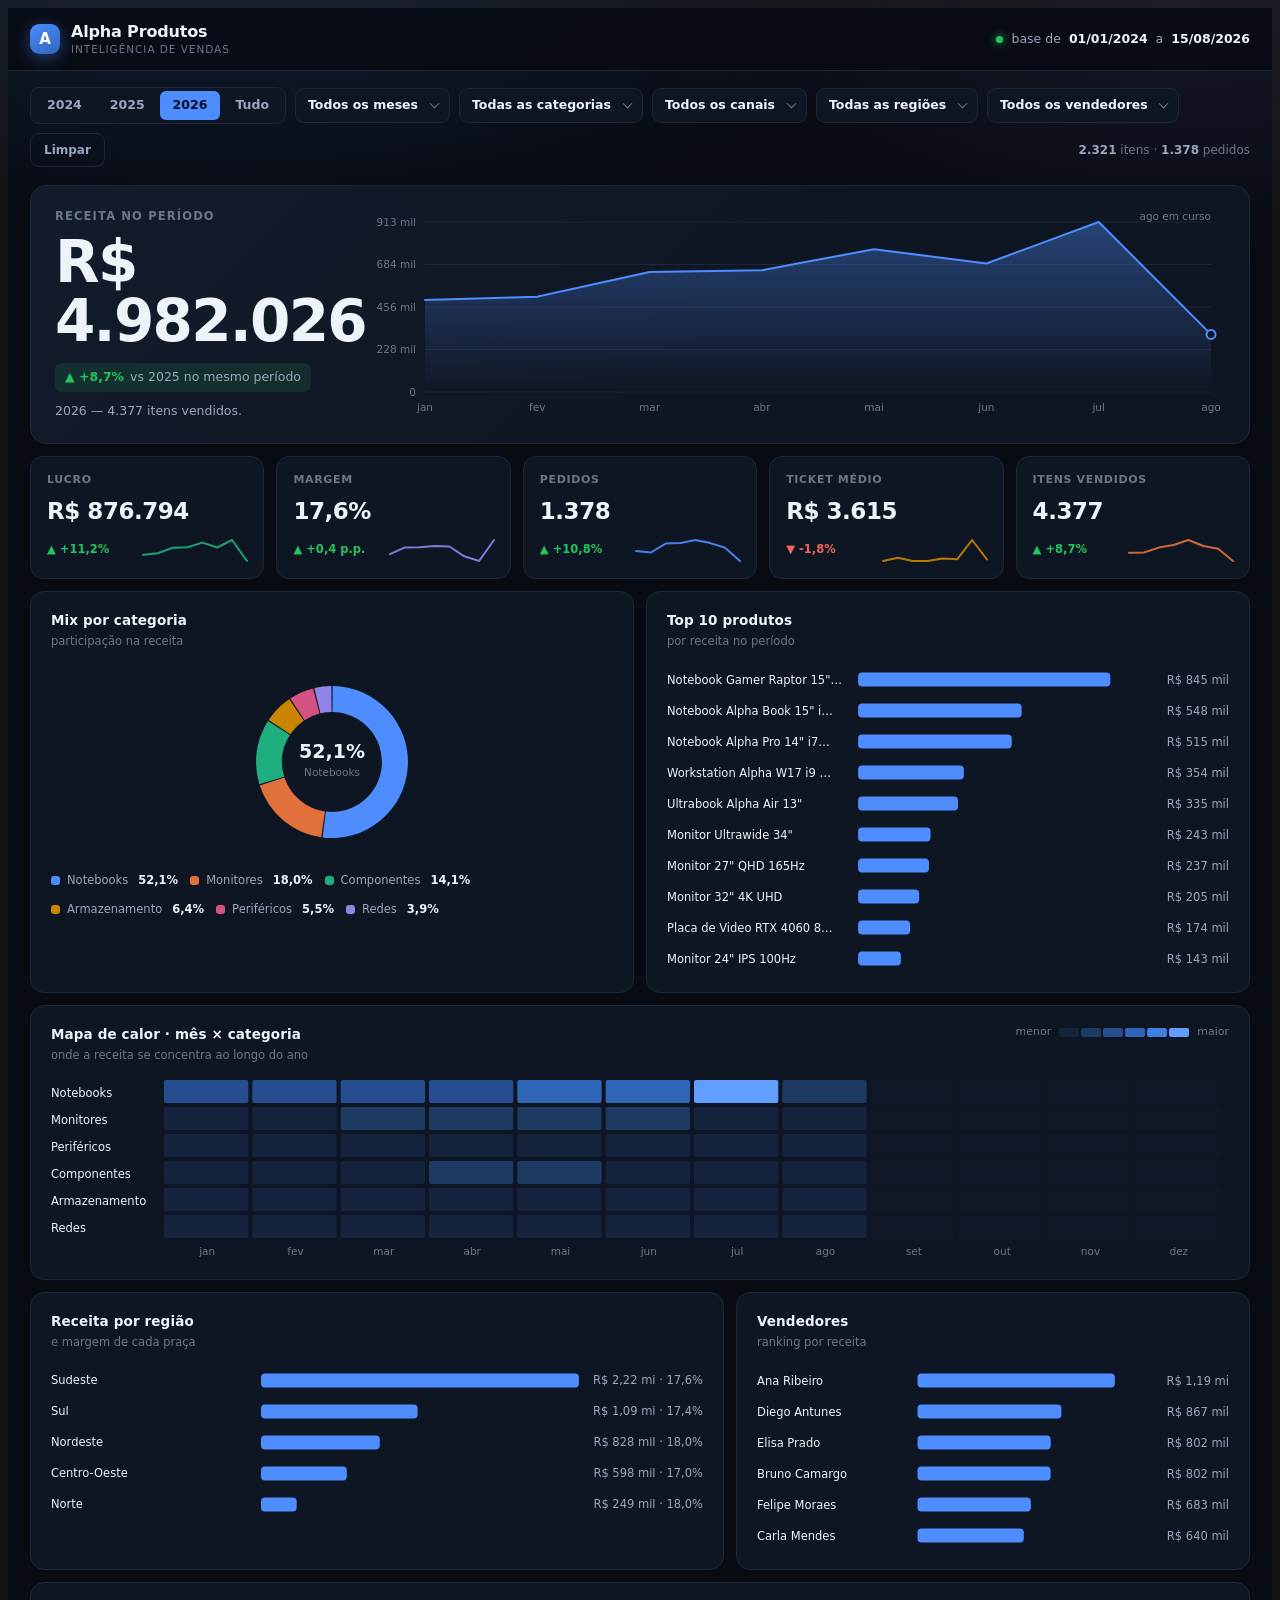
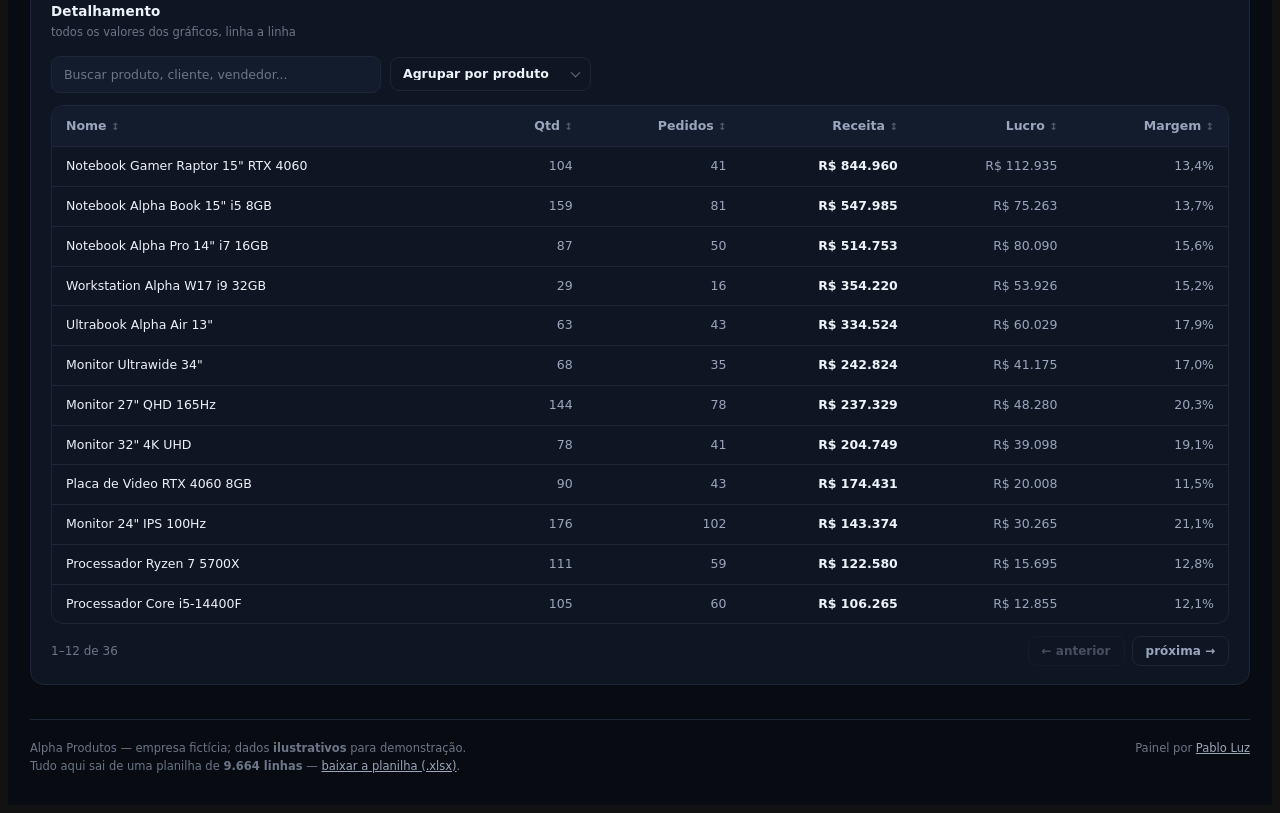
==== projetos/alpha-produtos.html @ 179ce4a1 "site do Matheus: logo propria, sem banner e ficha enviada como arquivo no WhatsApp Co-Authored-By: C" ====
<!DOCTYPE html>
<html lang="pt-BR">
<head>
<meta charset="utf-8">
<meta name="viewport" content="width=device-width,initial-scale=1">
<title>Alpha Produtos · Inteligência de Vendas</title>
<meta name="description" content="Painel de inteligência de vendas — Alpha Produtos. Demonstração por Pablo Luz.">
<style>
/* ============================================================
   ALPHA PRODUTOS — painel de vendas
   Superfície escura #0f1623 · série validada (CVD/contraste)
   ============================================================ */
:root{
  color-scheme:dark;
  --plane:#080b12; --surf:#0f1623; --surf2:#131c2c; --raise:#182236;
  --line:#1d2739; --line2:#2a3752; --base:#26314a;
  --ink:#eef2f9; --ink2:#9aa6bd; --mut:#6b7689;
  /* categóricas — validadas (adjacent CVD ΔE 9.1 · normal 19.3 · contraste ok) */
  --s1:#4d8dff; --s2:#e2703a; --s3:#1fae7d; --s4:#c98500; --s5:#d55181; --s6:#9085e9;
  /* sequencial (mapa de calor): um único matiz azul — definido no JS em RAMPA */
  --good:#22c55e; --bad:#f0645f;
  --ui:system-ui,-apple-system,"Segoe UI",Roboto,"Helvetica Neue",Arial,sans-serif;
  --mono:"Cascadia Code","SF Mono",Consolas,ui-monospace,monospace;
}
*{box-sizing:border-box}
.ap{background:var(--plane);color:var(--ink);font-family:var(--ui);line-height:1.5;
  -webkit-font-smoothing:antialiased;min-height:100vh;position:relative;overflow-x:clip}
.ap::before{content:"";position:fixed;inset:0;pointer-events:none;z-index:0;
  background:radial-gradient(90% 55% at 18% -8%,rgba(77,141,255,.16),transparent 62%),
             radial-gradient(70% 50% at 92% 0%,rgba(144,133,233,.10),transparent 60%)}
.ap>*{position:relative;z-index:1}
.ap p{margin:0}
.wrap{max-width:1320px;margin:0 auto;padding:0 22px}
.num{font-variant-numeric:tabular-nums}

/* ---------- topo ---------- */
.top{border-bottom:1px solid var(--line);background:rgba(8,11,18,.8);backdrop-filter:blur(12px);
  position:sticky;top:0;z-index:40}
.top .row{display:flex;align-items:center;gap:16px;height:62px}
.mark{display:flex;align-items:center;gap:11px;font-weight:700;font-size:16px;letter-spacing:-.01em}
.mark .gl{width:30px;height:30px;border-radius:9px;flex:0 0 30px;display:grid;place-items:center;
  background:linear-gradient(150deg,#4d8dff,#2f66b8);box-shadow:0 4px 16px rgba(77,141,255,.4);
  font-size:15px;font-weight:800;color:#fff}
.mark small{display:block;font-size:10.5px;font-weight:500;color:var(--mut);letter-spacing:.09em;
  text-transform:uppercase;margin-top:-2px}
.top .per{margin-left:auto;font-size:12.5px;color:var(--ink2);display:flex;align-items:center;gap:8px}
.top .per b{color:var(--ink);font-weight:600}
.dot{width:7px;height:7px;border-radius:50%;background:var(--good);box-shadow:0 0 9px var(--good)}

/* ---------- filtros (uma linha, escopo de tudo) ---------- */
.filtros{display:flex;gap:9px;align-items:center;flex-wrap:wrap;padding:16px 0 4px}
.seg{display:inline-flex;background:var(--surf);border:1px solid var(--line);border-radius:9px;padding:3px;gap:2px}
.seg button{font:600 12.5px/1 var(--ui);color:var(--ink2);background:none;border:0;cursor:pointer;
  padding:8px 13px;border-radius:6px;transition:background .18s,color .18s}
.seg button:hover{color:var(--ink)}
.seg button[aria-pressed=true]{background:var(--s1);color:#04101f}
.fsel{position:relative;display:inline-flex}
.fsel select{appearance:none;font:600 12.5px/1 var(--ui);color:var(--ink);background:var(--surf);
  border:1px solid var(--line);border-radius:9px;padding:10px 30px 10px 12px;cursor:pointer;
  transition:border-color .18s,box-shadow .18s}
.fsel select:hover{border-color:var(--line2)}
.fsel select:focus-visible{outline:none;border-color:var(--s1);box-shadow:0 0 0 3px rgba(77,141,255,.25)}
.fsel::after{content:"";position:absolute;right:12px;top:50%;width:6px;height:6px;pointer-events:none;
  border-right:1.6px solid var(--mut);border-bottom:1.6px solid var(--mut);transform:translateY(-70%) rotate(45deg)}
.fsel select option{background:#0f1623}
.limpar{font:600 12px/1 var(--ui);color:var(--ink2);background:none;border:1px solid var(--line);
  border-radius:9px;padding:10px 13px;cursor:pointer;transition:.18s}
.limpar:hover{color:var(--ink);border-color:var(--line2);background:var(--surf)}
.fcount{font-size:12px;color:var(--mut);margin-left:auto}
.fcount b{color:var(--ink2);font-weight:600}

/* ---------- cartões ---------- */
.card{background:var(--surf);border:1px solid var(--line);border-radius:14px;padding:18px 20px}
.card h3{margin:0;font-size:13.5px;font-weight:600;letter-spacing:.01em;color:var(--ink)}
.card .sub{font-size:11.5px;color:var(--mut);margin-top:3px}
.chead{display:flex;align-items:flex-start;justify-content:space-between;gap:12px;margin-bottom:14px}

/* ---------- herói ---------- */
.hero{display:grid;grid-template-columns:290px 1fr;gap:26px;align-items:stretch;margin-top:14px;
  background:linear-gradient(135deg,var(--surf2),var(--surf) 58%);border:1px solid var(--line);
  border-radius:16px;padding:22px 24px;overflow:hidden}
.hero .lbl{font-size:11.5px;color:var(--mut);letter-spacing:.1em;text-transform:uppercase;font-weight:600}
.hero .big{font-size:clamp(38px,4.6vw,58px);font-weight:700;letter-spacing:-.03em;line-height:1.02;margin-top:8px}
.hero .sub2{font-size:12.5px;color:var(--ink2);margin-top:10px;max-width:26ch}
.delta{display:inline-flex;align-items:center;gap:6px;font-size:12.5px;font-weight:600;
  border-radius:7px;padding:5px 10px;margin-top:12px}
.delta.up{color:var(--good);background:rgba(34,197,94,.12)}
.delta.dn{color:var(--bad);background:rgba(240,100,95,.12)}
.hero .plot{min-width:0}

/* ---------- KPIs ---------- */
.kpis{display:grid;grid-template-columns:repeat(5,1fr);gap:12px;margin-top:12px}
.kpi{background:var(--surf);border:1px solid var(--line);border-radius:13px;padding:15px 16px;
  transition:border-color .22s,transform .22s}
.kpi:hover{border-color:var(--line2);transform:translateY(-2px)}
.kpi .k{font-size:11px;color:var(--mut);letter-spacing:.06em;text-transform:uppercase;font-weight:600}
.kpi .v{font-size:23px;font-weight:700;letter-spacing:-.02em;margin-top:6px}
.kpi .foot{display:flex;align-items:center;justify-content:space-between;gap:8px;margin-top:8px}
.kpi .d{font-size:11.5px;font-weight:600}
.kpi .d.up{color:var(--good)} .kpi .d.dn{color:var(--bad)} .kpi .d.flat{color:var(--mut)}

/* ---------- grades ---------- */
.g2{display:grid;grid-template-columns:1fr 1fr;gap:12px;margin-top:12px}
.g2b{display:grid;grid-template-columns:1.35fr 1fr;gap:12px;margin-top:12px}
.wide{margin-top:12px}

/* ---------- svg / marcas ---------- */
svg{display:block;overflow:visible}
.grid line{stroke:var(--line);stroke-width:1}
.axis text{fill:var(--mut);font-size:10.5px;font-variant-numeric:tabular-nums}
.aline{fill:none;stroke:var(--s1);stroke-width:2;stroke-linecap:round;stroke-linejoin:round}
.apt{fill:var(--s1);stroke:var(--surf);stroke-width:2}
.bar{transition:width .5s cubic-bezier(.2,.7,.2,1)}
.bar rect{fill:var(--s1);rx:4}
.blabel{fill:var(--ink2);font-size:11.5px;font-variant-numeric:tabular-nums}
.bname{fill:var(--ink);font-size:11.5px}
.hcell{stroke:var(--surf);stroke-width:2;rx:3;transition:opacity .18s}
.hcell:hover{opacity:.75}
.leg{display:flex;flex-wrap:wrap;gap:12px;margin-top:12px}
.leg span{display:inline-flex;align-items:center;gap:7px;font-size:11.5px;color:var(--ink2)}
.leg i{width:9px;height:9px;border-radius:3px;flex:0 0 9px}
.scale{display:flex;align-items:center;gap:8px;font-size:11px;color:var(--mut)}
.scale .ramp{display:flex;gap:2px}
.scale .ramp i{width:20px;height:9px;border-radius:2px}

/* ---------- tooltip ---------- */
.tip{position:fixed;z-index:90;pointer-events:none;opacity:0;transform:translate(-50%,-114%);
  background:var(--raise);border:1px solid var(--line2);border-radius:10px;padding:9px 12px;
  box-shadow:0 14px 40px rgba(0,0,0,.6);transition:opacity .12s;min-width:132px}
.tip.on{opacity:1}
.tip .tt{font-size:11px;color:var(--mut);letter-spacing:.05em;text-transform:uppercase;font-weight:600}
.tip .tv{font-size:15px;font-weight:700;margin-top:3px;font-variant-numeric:tabular-nums}
.tip .tr{display:flex;align-items:center;gap:7px;font-size:11.5px;color:var(--ink2);margin-top:4px}
.tip .tr i{width:8px;height:8px;border-radius:2px;flex:0 0 8px}
.tip .tr b{margin-left:auto;color:var(--ink);font-variant-numeric:tabular-nums}

/* ---------- tabela ---------- */
.tabwrap{margin-top:12px}
.tools{display:flex;gap:9px;align-items:center;flex-wrap:wrap;margin-bottom:12px}
.busca{flex:1;min-width:190px;max-width:330px;font:500 12.5px/1 var(--ui);color:var(--ink);
  background:var(--surf2);border:1px solid var(--line);border-radius:9px;padding:10px 12px;transition:.18s}
.busca::placeholder{color:var(--mut)}
.busca:focus-visible{outline:none;border-color:var(--s1);box-shadow:0 0 0 3px rgba(77,141,255,.25)}
.tscroll{overflow-x:auto;border:1px solid var(--line);border-radius:12px}
table{width:100%;border-collapse:collapse;font-size:12.5px;min-width:760px}
thead th{position:sticky;top:0;background:var(--surf2);text-align:left;font-weight:600;color:var(--ink2);
  padding:11px 14px;border-bottom:1px solid var(--line);white-space:nowrap;cursor:pointer;user-select:none}
thead th:hover{color:var(--ink)}
thead th .ar{opacity:.45;font-size:10px}
tbody td{padding:10px 14px;border-bottom:1px solid var(--line);color:var(--ink2);white-space:nowrap}
tbody tr:last-child td{border-bottom:0}
tbody tr{transition:background .15s}
tbody tr:hover{background:var(--surf2)}
tbody td.p{color:var(--ink);font-weight:600;font-variant-numeric:tabular-nums;text-align:right}
tbody td.n{font-variant-numeric:tabular-nums;text-align:right}
tbody td.nome{color:var(--ink);max-width:280px;overflow:hidden;text-overflow:ellipsis}
.pag{display:flex;align-items:center;justify-content:space-between;gap:12px;margin-top:12px;
  font-size:12px;color:var(--mut);flex-wrap:wrap}
.pag .bts{display:flex;gap:7px}
.pag button{font:600 12px/1 var(--ui);color:var(--ink2);background:var(--surf);border:1px solid var(--line);
  border-radius:8px;padding:8px 13px;cursor:pointer;transition:.18s}
.pag button:hover:not(:disabled){color:var(--ink);border-color:var(--line2)}
.pag button:disabled{opacity:.4;cursor:default}

.vazio{padding:34px;text-align:center;color:var(--mut);font-size:13px}
.rodape{border-top:1px solid var(--line);margin-top:34px;padding:20px 0 30px;font-size:11.5px;color:var(--mut);
  display:flex;justify-content:space-between;gap:14px;flex-wrap:wrap}
.rodape a{color:var(--ink2)}

/* entrada */
.rv{opacity:0;transform:translateY(12px);animation:up .55s cubic-bezier(.2,.7,.2,1) forwards}
@keyframes up{to{opacity:1;transform:none}}
@media(max-width:1050px){
  .kpis{grid-template-columns:repeat(2,1fr)}
  .hero{grid-template-columns:1fr;gap:18px}
  .g2,.g2b{grid-template-columns:1fr}
}
@media(max-width:560px){.wrap{padding:0 14px}.kpis{grid-template-columns:1fr 1fr}}
@media(prefers-reduced-motion:reduce){.rv{animation:none;opacity:1;transform:none}
  .bar,.hcell{transition:none}}
</style>
</head>
<body>

<div class="ap">
  <header class="top"><div class="wrap"><div class="row">
    <div class="mark"><span class="gl">A</span><span>Alpha Produtos<small>Inteligência de vendas</small></span></div>
    <div class="per"><span class="dot"></span>base de <b id="perinicio">—</b> a <b id="perfim">—</b></div>
  </div></div></header>

  <main class="wrap">
    <!-- filtros: uma linha, escopo de TUDO abaixo -->
    <div class="filtros">
      <div class="seg" id="segano" role="group" aria-label="Ano"></div>
      <span class="fsel"><select id="fmes" aria-label="Mês"></select></span>
      <span class="fsel"><select id="fcat" aria-label="Categoria"></select></span>
      <span class="fsel"><select id="fcanal" aria-label="Canal"></select></span>
      <span class="fsel"><select id="freg" aria-label="Região"></select></span>
      <span class="fsel"><select id="fvend" aria-label="Vendedor"></select></span>
      <button class="limpar" id="limpar">Limpar</button>
      <span class="fcount"><b id="nlin">0</b> itens · <b id="nped">0</b> pedidos</span>
    </div>

    <!-- herói: receita + série no tempo -->
    <section class="hero rv">
      <div>
        <div class="lbl">Receita no período</div>
        <div class="big num" id="heroRec">—</div>
        <div class="delta up" id="heroDelta">—</div>
        <p class="sub2" id="heroSub">—</p>
      </div>
      <div class="plot"><div id="chArea"></div></div>
    </section>

    <!-- KPIs -->
    <section class="kpis rv" id="kpis"></section>

    <section class="g2">
      <div class="card rv">
        <div class="chead"><div><h3>Mix por categoria</h3><div class="sub">participação na receita</div></div></div>
        <div id="chDonut"></div><div class="leg" id="legDonut"></div>
      </div>
      <div class="card rv">
        <div class="chead"><div><h3>Top 10 produtos</h3><div class="sub">por receita no período</div></div></div>
        <div id="chTop"></div>
      </div>
    </section>

    <section class="card wide rv">
      <div class="chead">
        <div><h3>Mapa de calor · mês × categoria</h3><div class="sub">onde a receita se concentra ao longo do ano</div></div>
        <div class="scale"><span>menor</span><span class="ramp" id="rampa"></span><span>maior</span></div>
      </div>
      <div id="chHeat"></div>
    </section>

    <section class="g2b">
      <div class="card rv">
        <div class="chead"><div><h3>Receita por região</h3><div class="sub">e margem de cada praça</div></div></div>
        <div id="chReg"></div>
      </div>
      <div class="card rv">
        <div class="chead"><div><h3>Vendedores</h3><div class="sub">ranking por receita</div></div></div>
        <div id="chVend"></div>
      </div>
    </section>

    <section class="card tabwrap rv">
      <div class="chead"><div><h3>Detalhamento</h3><div class="sub">todos os valores dos gráficos, linha a linha</div></div></div>
      <div class="tools">
        <input class="busca" id="busca" type="search" placeholder="Buscar produto, cliente, vendedor...">
        <span class="fsel"><select id="agrup" aria-label="Agrupar por">
          <option value="produto">Agrupar por produto</option>
          <option value="cliente">Agrupar por cliente</option>
          <option value="categoria">Agrupar por categoria</option>
          <option value="vendedor">Agrupar por vendedor</option>
          <option value="regiao">Agrupar por região</option>
          <option value="canal">Agrupar por canal</option>
        </select></span>
      </div>
      <div class="tscroll"><table id="tabela">
        <thead><tr>
          <th data-s="nome">Nome <span class="ar">↕</span></th>
          <th data-s="qtd" style="text-align:right">Qtd <span class="ar">↕</span></th>
          <th data-s="pedidos" style="text-align:right">Pedidos <span class="ar">↕</span></th>
          <th data-s="receita" style="text-align:right">Receita <span class="ar">↕</span></th>
          <th data-s="lucro" style="text-align:right">Lucro <span class="ar">↕</span></th>
          <th data-s="margem" style="text-align:right">Margem <span class="ar">↕</span></th>
        </tr></thead>
        <tbody id="tbody"></tbody>
      </table></div>
      <div class="pag"><span id="paginfo">—</span><span class="bts">
        <button id="ant">← anterior</button><button id="prox">próxima →</button></span></div>
    </section>

    <div class="rodape">
      <span>Alpha Produtos — empresa fictícia; dados <b>ilustrativos</b> para demonstração.<br>
        Tudo aqui sai de uma planilha de <b>9.664 linhas</b> —
        <a href="Alpha_Produtos_Vendas.xlsx" download>baixar a planilha (.xlsx)</a>.</span>
      <span>Painel por <a href="https://padilhapablo00.github.io/pabloluz/">Pablo Luz</a></span>
    </div>
  </main>
  <div class="tip" id="tip"></div>
</div>

<script id="pl" type="application/json">{"inicio":"2024-01-01","fim":"2026-08-15","categorias":["Notebooks","Monitores","Periféricos","Componentes","Armazenamento","Redes"],"produtos":[["Notebook Alpha Pro 14\" i7 16GB",0],["Notebook Alpha Book 15\" i5 8GB",0],["Notebook Gamer Raptor 15\" RTX 4060",0],["Ultrabook Alpha Air 13\"",0],["Workstation Alpha W17 i9 32GB",0],["Monitor 24\" IPS 100Hz",1],["Monitor 27\" QHD 165Hz",1],["Monitor 32\" 4K UHD",1],["Monitor Ultrawide 34\"",1],["Monitor 21.5\" HD",1],["Teclado Mecanico RGB",2],["Mouse Gamer 16000 DPI",2],["Headset 7.1 Surround",2],["Webcam Full HD 1080p",2],["Teclado sem fio Slim",2],["Caixa de Som 2.1",2],["Mousepad XL Speed",2],["Placa de Video RTX 4060 8GB",3],["Processador Core i5-14400F",3],["Processador Ryzen 7 5700X",3],["Memoria DDR5 16GB 6000MHz",3],["Fonte 750W 80 Plus Gold",3],["Gabinete Mid Tower Vidro",3],["Water Cooler 240mm",3],["Placa-mae B650 AM5",3],["SSD NVMe 1TB Gen4",4],["SSD NVMe 2TB Gen4",4],["SSD SATA 480GB",4],["HD 4TB SATA",4],["HD Externo 2TB",4],["Pen Drive 128GB",4],["Roteador Wi-Fi 6 AX1800",5],["Switch Gerenciavel 8 portas",5],["Access Point PoE",5],["Repetidor Wi-Fi Mesh",5],["Cabo de Rede Cat6 (cx 305m)",5]],"clientes":["TechSolutions LTDA","Contabilidade Horizonte","Clinica Vida Plena","Construtora Marco Zero","Supermercado BomPreco","Advocacia Ferreira & Cia","Colegio Novo Saber","Transportes RapidoSul","Industria Metalpar","Farmacia Saude Total","Padaria Pao Quente","Studio Criativo Pixel","Imobiliaria Terra Nova","Oficina MecanicaCar","Restaurante Sabor & Arte","Hotel Costa Verde","Laboratorio BioAnalise","Grafica Impressa Bem","Distribuidora Norte Sul","Academia CorpoAtivo","Agencia Digital Rumo","Consultoria Prisma","Cooperativa AgroVale","Escritorio Contabil Alfa","Loja Casa & Decor","Auto Pecas Veloz","Clinica Odonto Sorriso","Editora Letra Viva","Seguradora Confianca","Engenharia Estrutural EP","Petshop Amigo Fiel","Salao Beleza Pura","Frigorifico Boi Forte","Madeireira Ipe","Telecom ConectaJa","Energia Solar SolMais","Logistica CargaBoa","Turismo Vento Leste","Corretora Invest7","Marcenaria Detalhe","Confeccoes ModaViva","Papelaria Escreve Bem","Bar do Centro","Lavanderia Aqua","Serralheria Ferro Arte","Casa de Racoes Campo","Otica Visao Clara","Buffet Festa Boa","Auto Escola Direcao","Vidracaria Cristal"],"vendedores":["Ana Ribeiro","Bruno Camargo","Carla Mendes","Diego Antunes","Elisa Prado","Felipe Moraes"],"regioes":["Sul","Sudeste","Centro-Oeste","Nordeste","Norte"],"canais":["E-commerce","Loja fisica","B2B / Contrato","Marketplace"],"linhas":[[0,24,21,0,2,1,3,3226,450],[0,32,10,1,1,1,1,706,161],[0,30,6,0,1,0,1,87,27],[0,17,9,0,0,2,1,1707,175],[0,6,23,3,1,1,5,8038,1881],[0,24,23,3,1,1,10,10852,1808],[0,5,32,2,1,2,1,760,190],[0,20,32,2,1,2,2,575,145],[0,30,12,5,1,2,2,141,52],[0,30,12,5,1,2,1,89,37],[1,13,9,3,1,1,3,791,222],[1,23,25,3,1,0,1,419,122],[1,15,33,5,1,1,1,259,85],[1,20,33,5,1,1,1,295,52],[1,20,33,5,1,1,2,600,151],[1,22,3,3,0,2,1,304,68],[2,7,49,0,0,1,2,5133,933],[2,26,49,0,0,1,1,950,182],[3,26,18,1,0,3,2,1773,243],[3,9,18,1,0,3,10,5385,1189],[3,14,18,1,0,3,2,375,107],[3,11,7,2,1,0,2,487,173],[3,19,0,3,1,0,1,1008,157],[3,33,13,5,1,1,1,781,159],[3,13,37,0,1,0,1,181,57],[4,12,42,3,1,2,1,278,81],[4,12,42,3,1,2,1,306,101],[4,29,42,5,1,2,1,406,89],[4,16,33,3,1,0,2,112,46],[4,8,33,3,1,0,1,3876,755],[4,22,15,1,0,3,1,427,100],[4,8,15,1,0,3,1,3924,607],[4,27,25,2,3,2,1,185,39],[4,1,18,4,4,2,1,3736,450],[4,21,18,4,4,2,5,2153,426],[4,13,18,4,4,2,1,216,70],[5,1,42,0,2,3,1,3083,283],[6,12,46,5,0,1,5,1254,424],[6,0,46,5,0,1,2,10993,1774],[7,25,0,5,1,0,1,401,92],[7,5,49,2,1,0,3,2374,595],[7,10,49,2,1,0,1,371,121],[7,11,20,1,0,1,1,269,103],[7,5,44,0,2,2,1,773,190],[7,20,44,0,2,2,5,1225,298],[7,25,45,0,2,0,1,413,71],[7,3,37,0,1,1,1,4903,944],[8,14,49,0,1,0,1,199,64],[8,16,49,0,1,0,1,69,25],[8,27,42,0,1,0,2,512,143],[8,29,37,2,2,1,1,518,128],[8,5,37,2,2,1,10,7914,1895],[8,0,37,2,2,1,1,6732,1067],[8,16,21,4,1,0,1,66,31],[8,9,21,4,1,0,1,596,149],[8,24,21,4,1,0,2,2316,306],[9,29,45,2,1,0,1,587,145],[9,26,35,4,3,0,1,789,124],[9,14,32,0,3,3,10,1892,515],[9,1,32,0,3,3,2,7463,591],[9,34,2,1,1,2,1,279,71],[9,19,2,1,1,2,1,1047,135],[9,35,2,1,1,2,1,528,122],[9,10,2,1,1,2,1,242,77],[9,12,27,4,0,0,5,1161,382],[9,10,15,2,1,2,1,261,95],[9,5,15,2,1,2,2,1583,324],[10,6,11,3,0,0,1,1837,341],[10,26,11,3,0,0,5,4005,710],[10,11,11,3,0,0,1,212,77],[10,20,31,0,1,0,3,1079,248],[10,31,31,0,1,0,2,931,278],[10,20,20,0,0,1,1,369,94],[10,20,20,0,0,1,3,939,242],[10,4,20,0,0,1,2,28288,3968],[11,16,2,3,4,1,1,77,37],[13,1,35,3,1,3,2,7155,554],[13,25,35,3,1,3,3,1267,177],[13,12,35,3,1,3,1,271,79],[13,20,21,5,4,0,1,346,68],[13,22,21,5,4,0,1,443,118],[13,9,21,5,4,0,1,563,151],[14,33,32,2,3,1,1,762,197],[14,25,2,0,0,2,2,849,138],[14,1,2,0,0,2,2,6845,1024],[14,25,2,0,0,2,1,463,86],[14,5,2,0,0,2,1,750,168],[14,27,31,3,1,2,2,497,111],[14,27,31,3,1,2,1,223,45],[14,15,33,4,1,0,1,254,65],[14,12,33,4,1,0,2,670,213],[14,28,33,4,1,0,1,757,126],[14,12,33,4,1,0,5,1648,474],[14,29,1,1,3,3,1,508,75],[15,31,15,5,3,0,3,1380,395],[15,12,15,5,3,0,1,244,76],[15,22,15,5,3,0,5,1612,402],[15,34,15,5,3,0,1,264,85],[15,0,18,4,3,0,1,6636,1062],[15,34,18,4,3,0,2,544,177],[15,22,24,2,0,0,2,956,276],[15,18,42,3,1,3,1,1028,96],[15,19,42,3,1,3,1,999,95],[15,2,42,3,1,3,1,7758,794],[15,15,42,3,1,3,1,222,53],[16,31,30,1,0,0,1,461,103],[16,22,4,1,2,2,1,311,69],[16,23,4,1,2,2,5,2256,453],[16,30,18,4,4,1,5,394,128],[16,17,9,1,1,2,3,6475,771],[17,17,48,5,2,1,2,3810,570],[17,25,25,5,1,3,1,472,80],[17,23,25,5,1,3,1,424,75],[17,27,44,0,0,0,1,195,50],[17,31,44,0,0,0,2,805,177],[17,25,46,1,3,0,3,1599,294],[17,12,23,1,1,0,1,337,128],[17,26,23,1,1,0,2,1621,268],[17,25,23,1,1,0,10,5111,845],[18,23,8,1,1,0,5,2427,571],[18,13,8,1,1,0,2,459,148],[18,18,8,1,1,0,1,993,146],[18,18,26,2,1,0,1,1013,142],[18,12,40,0,1,1,1,280,92],[19,27,10,0,1,1,1,218,53],[19,11,10,0,1,1,5,763,295],[19,29,10,0,1,1,1,585,115],[19,11,14,1,4,2,2,379,156],[20,3,33,4,1,3,2,11312,1546],[21,2,49,5,1,2,2,16064,1896],[23,10,41,0,1,2,1,379,112],[23,0,1,5,1,1,1,5390,976],[23,10,15,3,0,2,1,337,112],[23,11,5,4,1,0,3,468,200],[23,0,43,3,1,0,2,12705,2202],[23,17,1,3,0,2,2,3491,325],[23,6,1,3,0,2,1,1466,332],[23,25,3,0,1,2,1,377,89],[23,33,3,0,1,2,1,640,160],[23,10,3,0,1,2,2,669,188],[23,10,3,0,1,2,1,366,110],[24,29,25,5,0,3,1,486,104],[24,5,25,5,0,3,1,757,159],[24,20,25,5,0,3,5,1394,299],[24,7,19,2,2,2,5,12688,2743],[24,12,19,2,2,2,2,625,189],[24,10,19,2,2,2,2,568,191],[24,9,49,4,4,2,1,545,127],[24,18,15,1,0,0,1,1024,137],[24,33,14,4,1,3,1,603,115],[24,20,14,4,1,3,1,354,53],[24,8,31,3,1,2,2,6575,954],[25,26,27,4,4,3,3,2574,371],[25,26,11,3,4,0,1,876,142],[25,27,11,3,4,0,2,442,98],[25,18,35,4,3,2,1,1064,162],[26,16,36,3,4,2,2,143,53],[26,13,48,5,1,0,10,2660,933],[26,30,48,5,1,0,3,231,92],[27,5,12,4,4,3,5,4348,909],[27,17,12,4,4,3,1,1857,111],[27,30,12,4,4,3,1,102,37],[28,12,7,0,4,2,2,677,228],[28,14,29,4,1,2,1,177,59],[28,2,43,1,0,0,3,26760,3217],[28,14,1,5,1,3,3,495,152],[28,7,21,4,1,1,1,2621,496],[28,20,11,1,1,0,2,675,158],[28,29,11,1,1,0,1,515,111],[29,11,12,0,1,0,1,164,58],[29,13,12,0,1,0,1,254,88],[29,33,14,3,1,3,1,629,116],[29,9,31,2,0,2,1,436,94],[29,20,31,2,0,2,1,252,61],[29,28,31,2,0,2,1,639,125],[29,25,31,2,0,2,2,729,173],[29,14,15,0,3,2,1,176,62],[29,0,35,5,3,2,1,6041,1002],[30,17,3,4,0,2,1,1964,282],[30,11,3,4,0,2,1,213,88],[30,10,24,2,1,0,3,1213,439],[31,13,1,0,2,2,1,203,53],[31,23,24,3,1,1,1,430,126],[31,34,24,3,1,1,3,990,317],[31,1,24,3,1,1,2,6968,844],[31,13,24,3,1,1,1,217,67],[32,15,44,3,3,0,1,292,86],[32,15,35,3,1,1,1,245,82],[32,20,35,3,1,1,1,270,68],[33,25,14,1,4,0,5,2635,612],[33,20,9,5,3,1,1,322,61],[34,9,8,4,1,1,1,617,128],[35,20,24,2,3,2,1,350,71],[35,10,32,2,0,0,1,410,158],[35,6,32,2,0,0,2,3036,687],[35,20,32,2,0,0,2,598,119],[35,3,25,0,1,3,1,5465,652],[35,15,10,2,0,2,1,255,78],[35,33,10,2,0,2,1,766,169],[35,23,10,2,0,2,1,499,120],[35,30,32,3,1,1,5,444,158],[35,9,32,3,1,1,2,976,275],[35,34,21,0,3,1,2,532,129],[36,7,43,5,3,2,5,13125,2616],[36,27,0,1,1,2,2,362,96],[36,20,0,1,1,2,1,353,88],[37,5,15,2,3,1,5,3873,890],[37,7,15,2,3,1,1,2601,584],[37,20,15,2,3,1,1,329,58],[37,24,15,2,3,1,1,1175,186],[38,31,14,4,1,0,2,861,198],[38,24,14,4,1,0,2,2337,380],[38,12,14,4,1,0,2,671,235],[38,27,12,0,2,0,2,554,106],[38,11,12,0,2,0,2,391,119],[39,20,7,4,1,1,1,335,75],[39,6,7,4,1,1,1,1458,324],[39,14,48,3,1,2,1,125,45],[40,9,12,0,1,0,3,1530,402],[40,9,12,0,1,0,1,633,173],[40,26,12,0,1,0,1,972,220],[40,27,12,0,1,0,1,242,60],[40,21,13,3,0,3,2,1084,175],[40,20,3,4,2,2,1,303,68],[41,27,21,3,2,3,1,244,55],[41,16,2,3,0,2,1,100,41],[42,20,34,3,1,1,1,377,88],[42,28,23,0,3,3,1,701,76],[42,17,17,3,3,3,1,1856,175],[42,34,19,1,1,1,5,1140,358],[43,25,16,1,3,0,1,439,103],[43,31,33,0,4,1,1,442,121],[43,12,33,0,4,1,1,388,133],[43,11,33,0,4,1,3,797,242],[43,11,30,4,2,1,1,165,57],[43,20,6,3,0,3,1,369,60],[43,14,17,2,3,1,2,311,106],[43,27,49,5,0,0,1,220,45],[43,17,49,5,0,0,1,1982,209],[43,2,49,5,0,0,2,15765,1850],[44,18,31,3,1,2,3,2613,261],[44,21,39,2,0,0,1,511,131],[44,2,22,0,4,2,1,8687,929],[44,34,14,2,0,0,1,213,54],[44,8,48,3,2,2,1,3442,534],[44,16,39,3,0,0,1,102,39],[44,28,39,3,0,0,1,634,109],[44,28,39,3,0,0,10,7974,1393],[44,10,39,3,0,0,1,381,114],[45,1,2,2,2,2,5,19342,3278],[45,9,2,2,2,2,1,549,151],[45,11,2,2,2,2,1,157,49],[45,14,13,1,1,2,1,183,60],[45,3,13,1,1,2,1,4498,647],[45,24,40,5,3,3,10,8620,1240],[46,1,35,5,1,2,1,3026,359],[46,9,35,5,1,2,2,1011,222],[46,20,10,4,1,1,2,717,182],[46,20,10,4,1,1,2,532,114],[46,21,47,3,2,1,1,580,144],[46,12,48,5,0,2,2,501,182],[46,14,48,5,0,2,1,137,40],[46,12,24,2,2,1,2,453,164],[46,11,24,2,2,1,2,424,128],[47,16,44,5,1,2,1,68,28],[49,5,20,1,0,3,2,1815,260],[49,4,32,4,0,2,1,12415,2195],[49,20,47,1,0,0,1,346,80],[49,26,47,1,0,0,1,969,220],[49,1,47,1,0,0,3,9907,1608],[49,3,47,1,0,0,1,5549,932],[49,15,44,0,4,0,1,243,76],[49,6,48,3,1,0,1,1588,336],[49,34,48,3,1,0,1,212,58],[49,27,48,3,1,0,1,218,42],[49,20,48,3,1,0,1,298,73],[50,34,49,3,3,2,1,250,76],[50,16,49,3,3,2,5,365,159],[50,6,29,3,1,2,1,1531,360],[50,1,29,3,1,2,3,9423,1199],[50,27,18,1,0,0,2,400,107],[50,22,18,1,0,0,3,1018,283],[50,25,13,4,1,3,5,2048,392],[50,20,13,4,1,3,3,957,169],[50,20,28,1,1,3,3,773,109],[50,20,28,3,3,0,1,369,70],[50,13,28,3,3,0,1,242,81],[50,32,28,3,3,0,3,1851,376],[50,4,1,4,4,3,1,12720,1298],[51,6,49,3,0,0,2,3242,659],[51,1,8,3,1,3,1,3124,257],[51,29,15,4,1,0,5,2212,480],[52,34,21,0,4,0,5,1255,422],[52,30,18,2,2,2,2,158,52],[52,35,18,2,2,2,5,2374,532],[52,10,18,2,2,2,1,266,98],[52,14,38,3,4,2,5,627,250],[52,3,29,2,3,3,1,4760,703],[53,14,37,3,0,2,1,136,45],[53,2,37,3,0,2,1,6593,860],[53,34,49,0,3,3,1,310,78],[53,31,31,4,2,1,1,350,78],[53,14,31,4,2,1,1,178,54],[53,21,35,0,1,1,1,462,106],[53,0,44,0,2,3,1,6019,610],[53,24,4,1,1,0,5,4301,852],[53,1,4,1,1,0,1,3657,423],[53,35,4,1,1,0,2,994,274],[53,1,26,1,2,0,2,6586,1040],[53,30,26,1,2,0,1,82,33],[53,6,26,1,2,0,10,18109,4519],[54,5,28,1,2,0,5,3895,982],[54,19,16,3,3,2,1,941,112],[54,30,3,0,1,3,10,1010,377],[55,28,0,0,2,2,1,699,126],[56,6,33,3,0,1,1,1657,318],[56,11,14,5,4,0,1,177,67],[56,13,14,5,4,0,3,705,200],[56,17,14,5,4,0,1,1852,249],[56,30,14,5,4,0,2,144,54],[56,15,19,3,2,0,1,231,59],[56,13,19,3,2,0,1,287,83],[56,18,38,3,2,0,1,891,113],[56,27,38,3,2,0,1,273,53],[56,22,12,0,4,2,1,344,99],[57,11,44,0,0,0,1,261,105],[57,21,44,0,0,0,1,476,122],[57,10,37,5,2,1,1,338,122],[57,18,37,5,2,1,1,900,112],[57,31,37,5,2,1,1,369,84],[57,31,30,2,2,0,1,388,83],[57,0,3,3,0,1,1,6649,951],[57,26,26,2,0,0,2,1689,379],[57,26,26,2,0,0,3,2207,446],[57,1,0,2,1,1,3,9726,1324],[57,1,28,1,0,2,1,2999,334],[57,16,26,4,1,3,2,172,63],[57,13,26,4,1,3,1,195,61],[57,26,26,4,1,3,1,708,128],[57,16,26,4,1,3,3,258,95],[57,19,22,3,1,3,2,2432,239],[58,12,12,4,1,2,1,311,93],[58,5,12,4,1,2,1,676,137],[58,25,0,0,1,2,2,748,155],[58,26,21,0,0,2,1,700,109],[58,30,21,0,0,2,1,75,28],[58,14,45,3,2,1,1,209,61],[58,29,26,1,4,2,5,2132,496],[58,33,43,3,1,3,1,832,198],[58,20,43,3,1,3,1,343,60],[58,20,43,3,1,3,2,501,90],[58,6,45,0,0,1,2,3541,682],[58,3,45,0,0,1,1,5248,927],[58,17,45,0,0,1,2,4573,577],[59,25,28,0,1,0,1,439,92],[59,10,28,0,1,0,1,282,93],[59,22,28,0,1,0,1,479,138],[59,24,44,3,1,2,3,2831,536],[59,25,0,0,0,2,1,390,67],[59,8,45,4,1,2,1,3502,711],[59,12,45,4,1,2,1,298,90],[59,7,0,3,2,1,2,5897,924],[60,19,37,0,1,0,1,1169,133],[60,18,37,0,1,0,2,1832,205],[60,20,31,3,1,2,1,255,55],[60,14,31,3,1,2,1,137,40],[60,5,16,1,1,0,1,825,212],[60,2,16,1,1,0,1,9492,1494],[60,20,16,1,1,0,1,341,75],[60,5,16,1,1,0,1,912,226],[60,10,37,5,3,0,1,324,94],[60,23,37,5,3,0,2,775,167],[60,5,37,5,3,0,2,1651,367],[60,7,37,5,3,0,2,4786,780],[60,25,31,3,2,2,2,907,185],[60,1,31,3,2,2,1,3659,574],[60,28,31,3,2,2,1,613,105],[60,16,41,5,1,3,1,55,23],[60,2,41,5,1,3,1,8407,574],[60,10,22,1,0,3,1,264,70],[60,32,34,3,0,0,2,1216,240],[60,5,34,3,0,0,2,1806,361],[60,21,16,4,3,1,2,1092,302],[61,21,28,2,1,0,3,1276,322],[61,31,28,2,1,0,1,481,144],[61,5,4,1,1,0,1,818,190],[61,21,1,0,1,2,3,1145,272],[61,27,1,0,1,2,2,495,98],[62,21,39,1,0,3,3,1597,330],[62,1,39,1,0,3,3,9955,1001],[62,27,39,1,0,3,2,412,93],[62,33,39,1,0,3,5,3571,869],[63,1,37,3,1,0,1,3500,559],[63,32,37,3,1,0,1,664,157],[63,3,33,3,1,0,3,15964,3335],[63,13,18,1,1,2,1,171,48],[63,25,4,1,1,1,3,1314,291],[63,12,33,5,0,2,1,353,135],[63,5,16,4,1,0,2,1723,333],[63,20,3,0,0,0,1,285,65],[63,11,10,5,1,1,2,392,126],[63,30,44,3,0,3,1,91,24],[63,12,35,4,0,2,1,257,79],[63,17,35,4,0,2,1,1565,176],[64,3,12,5,1,1,2,11604,1797],[64,6,32,0,0,1,2,2976,711],[64,25,34,0,3,2,3,1212,279],[64,6,27,0,1,0,1,1780,380],[64,10,27,0,1,0,1,412,160],[64,31,31,1,1,1,1,482,112],[64,25,30,0,1,1,2,949,208],[65,13,45,3,1,1,1,236,65],[65,19,41,1,0,2,1,1079,138],[65,12,41,1,0,2,1,343,123],[65,23,33,4,1,0,2,853,249],[65,6,39,0,0,1,1,1729,318],[65,17,18,1,0,1,2,4509,598],[65,1,18,1,0,1,1,3788,558],[65,21,15,1,1,3,1,560,118],[65,9,5,3,1,2,1,523,148],[65,10,45,4,1,2,1,242,85],[65,25,45,4,1,2,1,443,89],[66,11,11,5,0,0,2,535,209],[66,9,26,2,1,1,1,573,126],[66,23,26,2,1,1,1,391,115],[66,15,26,2,1,1,1,297,78],[66,22,26,2,1,1,10,4768,1417],[66,3,40,0,0,2,5,21698,3505],[66,6,10,2,1,2,1,1440,342],[66,32,10,2,1,2,3,1681,405],[66,0,10,2,1,2,1,6331,1202],[66,19,13,0,4,2,3,2841,326],[66,29,13,0,4,2,1,433,105],[67,15,2,2,1,1,2,517,171],[67,13,6,4,1,0,3,695,249],[67,6,36,0,3,0,2,3298,708],[67,23,36,0,3,0,1,424,94],[67,23,16,0,0,0,1,514,115],[67,28,19,3,1,1,2,1337,216],[67,6,39,3,1,0,5,7474,1679],[67,26,39,3,1,0,1,890,170],[68,26,23,2,1,1,2,1630,357],[68,22,23,2,1,1,2,848,252],[68,17,36,0,1,2,3,5551,521],[68,31,36,0,1,2,5,2134,519],[69,32,3,5,1,0,1,716,154],[69,27,18,5,1,3,2,456,88],[70,31,48,1,2,3,3,1314,260],[70,25,48,1,2,3,1,468,65],[70,27,13,3,1,2,3,589,157],[70,13,13,3,1,2,2,337,89],[70,29,41,2,1,2,1,524,135],[70,17,45,4,0,0,2,4059,433],[71,13,42,2,1,0,5,1014,269],[72,11,6,1,1,0,1,218,83],[72,23,6,1,1,0,1,477,112],[72,7,42,4,2,2,2,5636,1180],[72,20,29,5,0,1,2,690,150],[72,5,23,5,3,1,1,731,151],[72,0,15,3,1,0,1,5716,981],[72,34,15,3,1,0,2,520,142],[72,31,4,1,1,2,1,417,91],[72,12,4,1,1,2,1,269,82],[72,16,39,1,1,2,1,87,34],[72,8,39,1,1,2,2,6172,1090],[72,18,37,1,3,1,1,979,126],[72,29,31,1,0,0,2,912,218],[73,22,43,0,1,1,1,438,108],[73,25,43,2,3,0,1,484,107],[73,1,43,2,3,0,1,3901,517],[73,21,7,5,1,1,5,2904,614],[73,31,0,2,0,0,1,395,112],[73,15,0,2,0,0,1,198,50],[73,1,31,2,3,3,1,3393,269],[73,6,31,2,3,3,5,8022,1096],[73,34,49,5,1,1,2,446,139],[74,12,44,1,1,2,1,250,69],[74,25,8,1,1,2,1,360,79],[74,9,8,1,1,2,1,524,108],[74,6,5,2,2,2,3,4040,724],[74,11,5,2,2,2,10,1482,462],[74,27,5,2,2,2,1,244,54],[74,26,8,5,2,1,1,756,161],[74,25,1,5,0,0,10,3930,690],[74,35,9,0,2,0,1,559,155],[74,1,9,0,2,0,1,3486,500],[74,1,9,0,2,0,1,3806,446],[74,23,9,0,2,0,1,547,149],[74,1,12,0,1,3,1,3325,287],[75,28,0,4,1,0,1,670,133],[75,26,4,0,3,2,1,831,130],[75,34,4,0,3,2,5,1343,441],[75,30,4,0,3,2,1,87,27],[75,26,37,3,1,1,1,979,149],[75,22,12,3,3,1,2,945,246],[75,20,31,1,3,0,3,839,182],[75,19,31,1,3,0,1,1267,171],[76,31,4,0,1,1,1,378,89],[77,9,7,3,1,2,1,523,139],[77,5,15,1,3,3,10,8233,1191],[77,25,31,1,1,1,2,978,203],[77,20,32,1,1,2,5,1439,246],[77,6,24,0,1,2,1,1588,393],[77,11,24,0,1,2,1,223,95],[77,12,22,5,1,2,1,339,120],[77,20,2,3,3,1,1,377,84],[77,9,2,3,3,1,2,1186,279],[77,5,37,0,1,0,1,880,171],[77,30,8,3,0,3,1,61,20],[77,14,49,4,0,2,1,144,44],[77,1,49,4,0,2,1,3753,421],[78,5,40,5,0,0,1,908,226],[78,14,16,5,0,1,2,380,149],[78,33,12,5,0,0,1,848,208],[78,14,12,5,0,0,1,133,44],[78,15,25,3,1,2,2,457,137],[78,8,25,3,1,2,1,3961,842],[78,16,25,3,1,2,1,52,18],[78,27,25,3,1,2,5,1191,276],[79,25,35,0,1,3,1,495,76],[79,3,26,3,1,2,1,4562,669],[79,14,19,1,2,2,10,1853,643],[79,32,5,5,4,1,1,661,169],[79,11,5,5,4,1,1,231,83],[79,35,15,0,3,0,1,481,123],[79,14,15,0,3,0,1,141,42],[79,1,15,0,2,2,1,3652,547],[79,0,15,0,2,2,1,5640,1041],[79,20,15,0,2,2,1,270,70],[79,33,15,0,2,2,1,740,200],[80,11,37,1,4,3,1,237,84],[80,32,37,1,4,3,1,558,122],[80,1,43,1,0,2,3,11079,1761],[80,9,7,3,3,2,1,496,136],[80,24,42,1,3,0,2,2295,399],[80,13,42,1,3,0,1,258,79],[81,24,39,0,0,0,1,1176,199],[81,1,5,0,3,3,3,9464,974],[81,31,5,0,3,3,3,979,177],[81,34,5,0,3,3,1,227,55],[81,25,6,1,0,3,1,398,48],[81,6,24,3,0,3,1,1605,329],[81,8,24,3,0,3,1,3629,625],[81,11,24,3,0,3,1,182,67],[81,17,24,3,0,3,1,1909,129],[81,3,47,2,3,1,3,18327,3645],[81,31,47,2,3,1,1,397,92],[81,16,47,2,3,1,1,103,37],[81,3,47,2,3,1,1,5415,942],[81,20,20,4,1,1,1,344,67],[81,33,20,4,1,1,2,1464,339],[82,6,16,1,2,2,1,1685,387],[82,14,16,1,2,2,1,116,39],[82,9,28,0,3,2,1,468,134],[82,18,28,0,3,2,1,838,102],[82,13,25,5,3,0,1,224,60],[83,10,4,5,0,3,1,379,131],[83,25,34,2,1,2,1,363,78],[84,6,23,0,1,2,1,1729,305],[84,9,41,1,1,1,1,636,141],[84,25,41,1,1,1,1,443,94],[84,33,41,1,1,1,1,735,191],[84,6,41,1,1,1,3,5565,1097],[84,14,22,4,1,2,1,140,48],[84,35,45,3,1,2,2,953,281],[84,21,45,3,1,2,1,453,112],[84,12,45,3,1,2,1,292,91],[84,16,28,2,1,0,1,95,42],[84,34,28,2,1,0,1,308,95],[84,10,28,2,1,0,2,802,292],[84,22,36,0,1,1,2,946,258],[84,0,46,4,3,2,1,6328,978],[85,15,11,5,3,2,1,280,90],[85,30,11,5,3,2,5,426,137],[85,0,38,3,3,3,3,17632,2048],[85,12,35,5,0,1,2,587,191],[85,5,47,4,0,1,1,764,188],[85,0,47,4,0,1,2,11954,1929],[85,30,47,4,2,2,1,56,23],[85,22,47,4,2,2,2,603,156],[85,25,25,5,1,1,1,412,71],[85,31,41,5,3,1,1,448,104],[85,20,4,3,1,0,1,325,84],[85,0,31,2,2,0,1,6264,982],[85,0,31,2,2,0,1,5684,1039],[85,21,31,2,2,0,1,522,106],[85,18,6,4,3,0,1,984,101],[85,1,6,4,3,0,1,3495,591],[86,19,34,3,1,0,3,3906,591],[86,10,48,0,1,0,2,770,269],[86,6,48,0,1,0,1,1527,350],[86,8,48,0,1,0,2,8046,1375],[86,1,29,4,3,0,1,3411,390],[86,26,14,0,1,1,1,926,145],[86,24,34,2,1,2,1,783,143],[86,6,34,2,1,2,1,1425,318],[86,20,34,2,1,2,2,533,135],[86,12,34,2,1,2,2,671,226],[86,26,23,5,0,1,2,1678,370],[87,12,4,5,1,1,1,359,125],[87,23,4,5,1,1,1,548,116],[87,25,12,5,0,1,2,925,181],[87,11,19,5,3,1,5,761,265],[87,11,19,5,3,1,1,155,62],[87,30,32,2,0,0,1,86,28],[87,29,32,2,0,0,2,1029,203],[87,34,12,4,1,0,1,259,69],[87,22,12,4,1,0,2,935,299],[87,32,39,4,2,0,2,1130,290],[87,29,39,4,2,0,3,1732,351],[87,5,30,4,1,0,1,895,200],[88,16,49,2,1,0,2,177,80],[88,26,49,2,1,0,1,945,167],[88,28,27,4,0,2,1,650,106],[88,5,46,1,1,0,3,2631,570],[89,31,13,3,0,1,2,853,199],[89,11,13,3,0,1,1,166,67],[89,12,13,3,0,1,10,2481,715],[89,4,13,3,0,1,1,11581,1958],[89,34,0,3,0,2,1,201,49],[89,14,9,1,2,2,1,132,42],[89,12,9,1,2,2,1,226,88],[89,28,21,5,3,0,1,795,126],[91,7,6,4,4,3,1,2489,332],[91,8,6,4,4,3,3,10765,1196],[91,12,6,4,4,3,1,233,68],[91,24,32,0,4,1,1,1014,146],[91,34,32,0,4,1,1,284,90],[91,12,36,5,2,0,2,584,161],[91,14,3,2,3,2,2,240,90],[91,12,3,2,3,2,2,638,245],[91,22,27,5,3,0,1,320,95],[91,10,27,5,3,0,1,297,117],[91,30,27,5,3,0,1,87,28],[91,9,27,5,3,0,1,621,151],[91,3,37,4,1,0,1,5787,836],[91,10,37,4,1,0,3,825,312],[91,22,49,0,0,2,2,817,193],[91,5,3,4,4,2,2,1724,344],[91,18,24,4,0,0,2,1819,268],[91,25,31,2,3,0,1,420,82],[91,31,31,2,3,0,1,340,101],[91,30,39,1,1,0,1,89,29],[92,26,11,4,0,1,1,722,144],[92,15,12,3,1,1,3,889,279],[92,21,1,4,3,0,5,2984,811],[92,16,29,0,1,2,2,105,40],[92,18,9,4,1,3,3,2712,319],[92,8,9,4,1,3,1,3657,485],[92,25,9,4,1,3,5,2619,327],[92,10,34,0,0,1,2,607,203],[93,34,37,0,0,0,2,568,187],[93,6,37,0,0,0,1,1772,306],[93,17,33,3,1,3,1,2153,160],[93,26,1,4,1,3,3,2238,424],[93,10,49,2,0,1,1,295,106],[93,1,49,2,0,1,1,3262,548],[93,10,49,0,2,1,2,552,188],[93,20,29,4,1,0,1,334,64],[93,3,29,4,1,0,1,5387,798],[93,25,29,4,1,0,1,439,97],[93,1,46,4,2,2,1,3699,607],[93,7,41,0,3,3,2,5762,1036],[93,1,41,0,3,3,1,3382,249],[93,17,41,0,3,3,1,1738,172],[93,6,12,1,0,0,2,3533,616],[93,16,30,1,1,0,3,252,100],[94,4,26,3,2,3,5,61076,6126],[94,34,26,3,2,3,1,221,46],[94,16,26,3,2,3,2,138,46],[94,0,35,5,0,0,1,5901,955],[94,25,35,5,0,0,1,425,95],[94,10,2,0,1,2,3,1046,350],[95,13,29,4,4,0,1,257,86],[95,19,29,4,4,0,1,1286,133],[95,27,29,4,4,0,1,190,45],[95,10,40,4,3,2,5,1806,640],[95,11,40,4,3,2,5,752,252],[95,22,40,4,3,2,1,317,73],[95,20,27,0,1,0,1,310,77],[95,1,27,0,1,0,1,3720,541],[95,11,22,2,3,2,2,295,120],[95,13,22,2,3,2,3,690,198],[95,18,48,3,3,0,1,910,124],[95,5,15,2,3,0,1,947,240],[96,2,31,4,1,0,1,8706,1319],[96,27,27,4,0,2,1,230,56],[96,14,27,4,0,2,3,388,127],[96,11,27,4,0,2,2,305,103],[98,17,19,5,1,0,1,1977,266],[98,25,19,5,1,0,2,1049,189],[98,31,19,5,1,0,1,373,88],[98,20,37,4,0,0,2,745,185],[98,10,37,4,0,0,10,3275,1125],[98,16,37,4,0,0,1,106,46],[98,10,37,4,0,0,1,389,126],[99,14,3,5,2,1,10,1516,553],[99,8,12,2,0,2,1,3439,637],[99,13,16,3,1,0,1,289,97],[99,30,16,3,1,0,1,96,35],[99,4,34,5,1,2,1,11355,1792],[99,14,41,3,0,2,2,255,96],[99,6,1,5,0,1,1,1545,269],[99,20,1,5,0,1,1,264,52],[99,11,1,5,0,1,2,557,193],[99,30,38,3,1,0,1,100,41],[99,18,15,0,0,0,2,1793,267],[99,24,15,0,0,0,1,1112,193],[99,8,15,0,0,0,1,3613,585],[99,20,47,4,1,2,1,299,54],[100,14,43,3,1,1,2,339,101],[100,16,15,2,3,0,1,91,33],[100,25,49,1,2,2,2,738,167],[100,16,49,1,2,2,1,102,36],[100,20,42,5,0,0,5,1795,417],[100,18,26,3,0,1,3,3094,455],[101,19,29,5,0,1,2,2033,280],[101,18,29,5,0,1,1,997,117],[101,35,0,5,1,2,1,521,155],[101,16,0,5,1,2,2,150,54],[101,17,4,4,0,0,1,1893,240],[101,34,11,3,0,3,3,649,185],[101,31,33,1,1,0,1,483,130],[101,11,48,1,2,3,2,353,120],[102,28,35,2,1,1,1,681,131],[102,25,35,2,1,1,1,458,82],[102,21,8,3,0,2,2,868,234],[102,20,8,3,0,2,1,253,43],[102,2,8,3,0,2,1,7443,1089],[102,1,8,5,1,1,2,7873,915],[103,26,40,5,0,3,1,867,105],[103,19,40,5,0,3,1,983,84],[103,9,36,0,1,2,1,482,112],[103,29,31,0,2,2,1,489,98],[104,21,42,1,2,1,5,2165,601],[104,34,42,1,2,1,1,264,77],[104,11,42,1,2,1,2,395,125],[105,15,34,5,3,3,1,264,81],[105,26,0,4,2,0,1,938,184],[105,22,10,0,1,1,1,444,133],[105,10,21,3,2,3,1,362,94],[105,13,42,5,0,0,10,2132,607],[105,34,42,5,0,0,1,298,93],[105,18,42,2,1,0,2,2279,248],[105,33,28,3,0,2,1,618,135],[105,19,28,3,0,2,2,2103,248],[106,0,39,5,2,2,1,5496,819],[106,11,39,5,2,2,3,616,230],[106,26,26,3,1,2,2,1403,229],[106,23,0,1,1,0,1,519,113],[106,2,28,2,3,3,2,18081,2160],[106,7,4,1,2,2,5,12889,2883],[106,7,4,1,2,2,1,2220,444],[106,20,47,0,3,2,1,278,54],[106,10,48,3,0,3,5,1576,559],[106,34,48,3,0,3,1,210,62],[106,4,48,3,0,3,1,10839,1353],[106,5,20,2,0,0,1,927,201],[107,13,19,5,3,0,2,400,135],[107,14,41,4,1,1,2,332,118],[107,29,41,4,1,1,2,1127,285],[107,11,25,0,0,0,3,551,235],[108,24,10,4,1,2,1,1102,183],[108,9,40,1,1,3,2,1110,186],[108,27,41,4,0,3,3,737,126],[108,25,27,0,2,1,1,418,78],[108,20,27,0,2,1,2,666,140],[108,18,27,0,2,1,1,1097,148],[109,8,36,4,0,1,5,21026,3243],[109,15,36,4,0,1,1,276,81],[109,10,36,4,0,1,1,400,139],[109,6,19,5,2,2,2,3324,590],[109,11,43,3,0,3,1,256,89],[109,12,10,0,1,3,1,308,88],[110,16,43,5,3,3,3,294,98],[112,34,26,3,0,2,1,218,65],[112,11,9,1,1,0,1,168,65],[112,13,7,0,1,0,2,362,130],[112,34,7,0,1,0,1,238,58],[112,18,16,5,0,3,1,882,70],[112,30,16,5,0,3,3,270,95],[112,5,12,1,0,1,1,746,182],[112,0,12,1,0,1,1,5420,996],[112,35,12,1,0,1,1,658,176],[113,25,4,4,4,0,1,425,94],[113,7,4,4,4,0,1,3057,497],[113,9,0,3,2,0,1,615,176],[113,31,8,0,3,2,1,352,97],[113,30,4,4,1,3,2,124,46],[114,1,32,2,0,2,3,10243,1368],[114,9,32,2,0,2,1,483,116],[114,30,32,2,0,2,1,78,24],[114,15,32,2,0,2,2,373,110],[115,12,46,3,1,0,1,389,122],[115,25,46,3,1,0,1,527,89],[115,1,9,4,1,3,1,3010,302],[115,23,9,4,1,3,3,1083,250],[115,25,20,2,1,1,1,517,88],[115,3,20,2,1,1,1,5896,1194],[115,15,21,0,3,1,1,235,68],[115,3,44,2,0,0,1,5842,1066],[115,31,12,5,0,3,1,398,79],[116,27,6,2,1,0,1,231,47],[116,26,6,2,1,0,2,1731,318],[116,12,10,2,0,3,1,248,59],[116,14,10,2,0,3,1,197,58],[116,15,26,3,3,0,1,242,64],[116,23,26,3,3,0,1,480,143],[116,25,21,0,4,1,2,937,197],[116,21,21,0,4,1,3,1533,401],[116,28,10,3,1,0,1,767,154],[116,32,10,3,1,0,3,1751,428],[116,31,10,3,1,0,1,399,106],[116,33,10,3,1,0,3,2195,535],[116,10,11,4,1,0,1,413,154],[116,16,11,4,1,0,2,155,58],[116,6,48,2,1,2,1,1389,307],[116,20,23,2,1,2,2,568,116],[116,10,23,2,1,2,1,379,112],[116,29,23,2,1,2,1,462,111],[116,17,23,2,1,2,2,3538,498],[117,16,32,0,4,1,2,133,47],[117,20,29,0,1,0,5,1663,330],[118,10,8,0,0,0,1,400,137],[118,18,8,0,0,0,1,1142,140],[119,14,26,5,1,3,1,174,53],[119,21,26,5,1,3,2,817,125],[119,21,26,5,1,3,1,439,73],[119,12,3,2,1,0,1,323,90],[119,30,3,2,1,0,1,100,33],[119,25,3,2,1,0,3,1366,298],[119,4,32,3,3,1,3,33898,5979],[119,13,32,3,3,1,10,2954,1059],[119,15,35,5,0,2,1,217,67],[119,21,35,5,0,2,3,1205,326],[119,30,12,5,0,2,1,59,24],[119,26,2,1,1,1,1,800,123],[119,6,11,2,1,0,2,3393,759],[119,21,11,2,1,0,2,1093,230],[119,9,24,4,1,0,1,571,159],[119,18,24,4,1,0,1,950,121],[119,5,37,2,1,2,1,860,170],[119,5,37,2,1,2,1,835,169],[119,11,37,2,1,2,1,158,64],[119,12,0,1,4,0,1,237,72],[119,15,0,1,4,0,1,286,101],[120,0,32,1,0,0,5,30635,5601],[120,11,35,4,1,0,1,222,92],[120,25,11,3,2,1,1,489,98],[120,5,21,4,1,0,3,2457,494],[120,25,21,4,1,0,1,407,78],[120,28,0,3,0,0,2,1294,185],[120,20,0,3,0,0,1,291,68],[120,7,40,0,1,0,1,2427,394],[120,19,40,0,1,0,1,1300,137],[120,26,40,0,1,0,1,818,181],[120,0,5,4,0,2,1,5923,957],[120,12,5,4,0,2,1,342,125],[121,35,8,4,1,2,1,493,135],[121,16,15,1,1,2,1,92,43],[121,21,49,2,0,0,3,1702,424],[122,24,8,0,1,3,1,1060,164],[122,12,8,0,1,3,1,317,106],[122,9,8,0,1,3,5,2646,447],[122,30,8,0,1,3,5,345,114],[122,16,28,3,1,2,2,152,58],[122,6,28,3,1,2,2,2941,655],[122,6,3,2,1,1,2,3550,703],[122,24,3,2,1,1,10,9710,1477],[123,32,42,4,0,1,3,1850,487],[123,25,26,0,0,2,1,385,92],[123,9,26,0,0,2,3,1424,313],[123,33,1,2,0,1,1,730,179],[123,11,29,0,4,0,1,206,87],[123,32,29,0,4,0,2,1306,305],[123,26,29,2,0,0,2,1871,396],[123,24,31,5,3,3,2,2192,265],[123,21,37,2,0,0,1,541,121],[123,9,42,3,3,2,1,562,160],[123,24,14,2,1,0,1,1082,191],[124,26,29,3,0,0,1,742,126],[124,27,29,3,0,0,1,253,70],[124,16,29,3,0,0,1,79,31],[124,20,27,3,4,0,3,1037,208],[126,31,0,3,1,0,1,489,119],[126,12,40,1,0,1,1,354,120],[126,9,40,1,0,1,1,535,109],[126,25,42,3,1,3,2,852,150],[126,4,42,3,1,3,1,11006,1051],[126,11,42,3,1,3,1,234,79],[126,10,48,5,3,1,1,388,129],[126,30,48,5,3,1,1,87,28],[126,10,44,3,4,0,1,418,140],[126,2,22,4,1,3,1,7340,490],[126,11,38,2,0,1,5,876,290],[127,19,37,2,0,3,1,1173,71],[127,29,30,5,1,1,1,584,149],[127,25,18,1,0,2,1,421,69],[127,1,25,0,1,0,1,3451,576],[127,20,25,0,1,0,10,2752,688],[127,7,26,3,1,3,1,2240,326],[127,3,40,1,1,2,1,5705,921],[128,11,44,0,1,0,3,628,216],[128,22,23,2,1,0,2,686,196],[128,25,27,2,0,2,3,1298,306],[128,6,33,4,1,2,10,14553,3425],[128,1,33,4,1,2,1,3921,482],[128,30,33,4,1,2,1,56,21],[128,32,8,3,1,2,1,618,129],[128,22,31,0,1,2,1,388,99],[128,11,40,1,3,1,3,712,235],[128,11,19,3,3,2,2,471,191],[128,17,19,3,3,2,2,4069,572],[128,26,45,0,0,1,1,948,156],[128,13,45,0,0,1,1,207,63],[128,35,45,0,0,1,1,614,186],[128,12,28,1,0,0,1,228,65],[128,30,28,1,0,0,1,79,29],[129,6,24,1,1,3,3,4955,1033],[129,15,24,1,1,3,1,302,95],[129,14,24,1,1,3,1,163,48],[129,12,25,0,1,1,2,606,220],[129,28,45,4,1,2,1,690,134],[129,19,31,2,3,0,1,1042,147],[129,7,31,2,3,0,1,3023,643],[129,20,45,1,0,3,1,251,37],[129,11,45,1,0,3,1,184,71],[129,15,13,4,0,0,2,547,156],[129,1,13,4,0,0,2,6622,878],[129,21,43,5,3,2,1,494,112],[129,27,37,2,1,1,2,511,99],[130,29,35,5,1,1,1,551,109],[130,22,48,5,1,0,1,411,102],[130,24,48,5,1,0,1,1074,203],[130,16,0,2,2,0,5,317,143],[130,29,0,2,2,0,1,531,133],[130,18,8,1,1,3,3,3111,301],[130,33,8,1,1,3,1,600,146],[130,31,8,1,1,3,1,426,84],[130,14,20,3,3,2,1,119,35],[130,10,48,0,0,3,1,360,118],[130,9,48,0,0,3,5,2409,519],[130,32,19,3,3,2,1,620,148],[130,4,19,3,3,2,1,12249,1785],[130,9,33,4,1,0,10,5371,1485],[131,1,0,3,3,3,1,3054,375],[131,32,0,3,3,3,1,556,118],[131,31,12,1,2,3,1,471,121],[131,11,32,5,1,1,10,2564,803],[131,20,18,4,3,1,1,296,59],[131,35,0,2,2,3,1,596,154],[132,31,45,3,1,1,1,420,114],[132,29,33,3,0,0,3,1605,318],[133,20,35,3,0,3,1,286,53],[133,20,35,3,0,3,3,876,142],[133,7,35,3,0,3,1,2801,383],[133,25,35,3,0,3,2,948,145],[133,11,2,4,1,1,1,169,57],[133,35,49,5,3,2,1,576,162],[133,26,14,2,2,3,2,1619,227],[133,5,27,3,0,1,1,796,179],[133,22,27,3,0,1,2,891,249],[133,25,27,3,0,1,2,933,174],[133,18,27,3,0,1,2,2128,289],[134,11,5,5,1,1,1,274,85],[134,30,5,5,1,1,3,301,110],[134,25,5,5,1,1,3,1598,313],[134,30,36,2,0,2,1,73,29],[134,12,36,2,0,2,3,994,342],[134,21,36,4,2,2,1,403,111],[134,11,14,3,1,1,1,186,64],[134,0,14,3,1,1,1,6228,1102],[134,23,14,3,1,1,1,438,130],[134,16,14,3,1,1,2,123,54],[134,21,48,1,3,3,1,435,90],[134,2,32,1,1,2,1,7057,1117],[134,18,32,1,1,2,1,829,120],[134,5,2,4,1,2,1,845,157],[134,18,21,1,1,0,1,1004,124],[134,18,34,1,1,0,2,1825,196],[134,3,48,5,0,0,2,12086,1873],[134,25,48,5,0,0,3,1407,303],[135,17,48,5,0,3,1,2023,130],[135,16,20,4,1,3,1,88,31],[135,19,15,5,3,3,1,1178,131],[135,5,42,0,1,3,1,759,141],[135,18,42,0,1,3,1,1081,90],[135,32,42,0,1,3,3,1590,286],[135,1,14,5,2,1,1,4035,634],[135,30,14,5,2,1,1,84,32],[135,16,14,5,2,1,1,71,32],[135,3,45,2,3,3,2,11208,1248],[135,20,19,1,1,3,2,683,133],[135,13,21,4,1,1,2,415,118],[136,1,37,1,1,0,1,3733,627],[136,22,7,2,3,1,1,417,99],[136,28,7,2,3,1,1,625,126],[136,12,7,5,1,1,2,653,241],[136,24,34,2,0,2,1,1117,172],[136,5,34,2,0,2,1,695,128],[136,17,23,3,0,1,2,3991,551],[136,10,9,3,0,2,2,526,163],[136,22,9,3,0,2,1,361,109],[136,15,30,4,0,0,1,216,65],[136,25,10,0,2,1,2,857,149],[136,17,10,0,2,1,2,4597,432],[137,12,5,5,2,2,1,324,123],[137,7,5,5,2,2,5,13494,2983],[139,1,20,3,0,0,1,3148,362],[140,6,30,4,3,2,1,1457,313],[140,29,20,0,0,1,1,546,120],[140,27,24,3,2,0,1,246,52],[140,25,24,3,2,0,3,1351,298],[140,25,24,3,2,0,2,1040,216],[140,31,47,2,1,0,1,442,129],[140,24,20,4,0,1,10,9838,1621],[140,24,20,4,0,1,1,911,138],[140,24,12,5,0,3,1,820,128],[140,16,12,5,0,3,1,87,37],[140,11,8,0,0,0,5,1301,528],[140,2,8,0,0,0,1,7408,1144],[140,25,8,0,0,0,1,428,92],[140,33,42,5,3,0,1,697,161],[141,21,41,4,1,0,2,1078,220],[141,11,41,4,1,0,1,215,65],[141,28,37,0,3,3,1,740,75],[141,31,37,0,3,3,1,446,76],[141,24,17,5,1,0,1,1136,164],[141,29,17,5,1,0,1,491,119],[141,7,17,5,1,0,1,2684,580],[141,32,41,5,1,2,1,533,130],[141,11,41,5,1,2,1,249,80],[141,30,41,5,1,2,1,97,36],[141,11,48,0,4,0,1,234,89],[142,8,43,0,1,0,2,7639,1072],[142,10,43,0,1,0,1,312,124],[142,11,43,0,1,0,3,564,176],[142,30,43,0,1,0,1,69,24],[142,20,6,5,1,2,3,985,179],[142,10,5,0,0,0,3,1103,363],[142,1,5,0,0,0,1,3476,419],[142,23,31,1,2,1,1,468,104],[142,1,34,2,0,0,1,3365,380],[142,2,14,4,3,1,2,15669,1717],[142,30,7,1,0,1,2,196,78],[142,34,15,5,1,0,2,458,130],[142,16,10,4,1,2,10,564,214],[142,6,14,1,2,0,1,1597,317],[143,9,3,3,1,0,1,534,136],[143,18,3,3,1,0,1,1012,141],[143,18,3,3,1,0,2,2106,311],[143,8,3,3,1,0,1,4073,858],[143,30,23,0,0,1,1,100,34],[143,34,41,5,3,3,2,630,141],[143,10,41,5,3,3,2,634,221],[143,18,41,5,3,3,1,1152,93],[143,6,2,4,1,0,1,1674,371],[143,18,12,1,0,3,5,4724,391],[143,3,12,1,0,3,1,4590,755],[143,16,12,1,0,3,2,195,70],[143,15,36,1,1,0,1,259,72],[143,5,36,1,1,0,1,938,236],[143,34,36,1,1,0,2,458,130],[143,11,36,1,1,0,1,228,98],[143,1,23,2,0,0,2,6492,1091],[143,0,23,2,0,0,1,5843,1033],[143,30,2,0,0,0,1,95,35],[143,22,2,0,0,0,1,477,116],[143,18,2,0,0,0,5,4853,516],[144,5,25,4,1,0,1,827,202],[144,1,25,4,1,0,1,4057,506],[144,9,9,4,2,1,10,5592,1189],[144,34,24,0,0,0,1,281,89],[144,16,47,0,3,0,1,64,28],[144,26,47,0,3,0,1,895,197],[144,22,38,3,1,0,1,445,115],[144,17,34,4,0,0,1,2201,317],[144,15,29,3,4,0,1,204,52],[144,5,29,3,4,0,1,831,175],[144,26,45,0,1,3,1,711,81],[144,27,11,4,1,1,2,492,133],[145,10,48,1,1,3,2,614,149],[145,0,20,1,0,0,1,6508,1000],[145,10,8,2,3,0,1,372,143],[145,21,8,2,3,0,1,487,128],[147,24,6,3,3,2,1,1027,183],[147,23,6,3,3,2,3,1068,305],[147,21,6,3,3,2,1,506,109],[147,31,6,3,3,2,2,605,141],[147,25,47,0,2,0,1,479,89],[147,3,47,0,2,0,1,5565,1143],[147,25,47,0,2,0,3,1614,345],[147,1,20,0,3,1,1,3130,477],[147,22,20,0,3,1,1,394,112],[147,16,20,0,3,1,3,218,92],[147,20,35,2,4,3,3,756,110],[147,22,40,2,1,3,1,391,76],[147,6,40,2,1,3,1,1644,252],[148,12,38,0,1,0,2,621,189],[148,8,38,0,1,0,1,3351,679],[148,12,26,2,1,1,3,1170,424],[148,24,3,2,2,3,1,928,105],[148,16,12,5,4,2,10,838,339],[148,35,12,5,4,2,1,434,115],[149,26,15,4,0,3,3,2255,327],[149,13,26,2,1,2,5,1049,344],[149,30,35,3,0,2,1,98,31],[149,26,38,2,3,2,1,793,175],[149,1,38,2,3,2,1,3372,457],[149,16,16,5,0,0,1,64,26],[149,13,16,5,0,0,1,197,56],[149,17,16,5,0,0,1,1770,187],[149,27,19,1,1,2,1,222,59],[149,24,36,5,1,0,5,4340,571],[149,6,6,2,1,0,5,9344,2100],[150,14,17,5,3,2,1,146,58],[150,14,49,0,1,1,1,196,60],[150,27,12,4,4,1,2,499,104],[150,11,17,3,1,2,5,1138,382],[150,33,24,1,0,3,10,6267,1119],[150,4,46,5,0,0,1,13547,1804],[150,5,46,5,0,0,1,804,193],[150,27,15,2,0,2,1,249,65],[150,30,17,2,0,2,1,79,29],[150,5,17,2,0,2,2,1377,331],[150,10,39,5,1,2,1,264,81],[150,31,25,3,0,2,1,420,91],[151,8,38,4,2,0,3,11899,2384],[151,13,33,5,1,0,1,286,84],[151,25,33,5,1,0,5,2136,421],[151,25,33,5,1,0,1,400,91],[151,13,39,1,3,2,5,1110,326],[151,12,39,1,3,2,2,467,148],[151,30,38,1,1,3,1,59,19],[151,21,38,1,1,3,5,2195,440],[151,15,26,2,2,2,1,191,66],[151,11,35,5,2,2,1,242,86],[152,1,20,1,2,0,2,6444,958],[152,10,20,1,2,0,2,810,250],[152,14,6,2,3,0,1,160,63],[152,23,6,2,3,0,1,536,132],[152,12,6,2,3,0,1,330,101],[153,26,15,1,1,2,3,2375,459],[153,18,15,1,1,2,3,2929,329],[153,27,15,1,1,2,5,1140,230],[153,26,15,1,1,2,3,2068,389],[154,6,13,3,1,3,1,1386,191],[154,25,13,3,1,3,1,426,57],[154,30,18,4,3,0,5,394,125],[154,29,26,3,1,1,1,579,146],[154,23,26,3,1,1,1,515,133],[154,28,28,2,1,1,2,1495,287],[154,18,28,2,1,1,3,2920,337],[154,24,17,0,1,1,1,1037,175],[154,8,19,3,0,2,1,3009,542],[154,21,19,3,0,2,10,5414,1345],[154,27,19,3,0,2,1,216,45],[154,1,31,3,1,0,10,37298,4987],[154,2,46,5,3,3,1,8256,988],[154,29,46,5,3,3,5,2567,517],[154,31,46,5,3,3,3,1303,249],[155,31,0,3,3,2,1,423,93],[155,30,0,3,3,2,1,97,35],[155,32,0,3,3,2,2,1179,315],[155,29,47,1,0,3,1,549,94],[155,5,47,1,0,3,1,741,126],[155,17,47,1,0,3,1,1942,174],[155,14,47,1,0,3,3,537,180],[155,0,20,4,3,3,1,5746,702],[155,19,19,1,1,0,1,1246,129],[155,11,19,1,1,0,1,189,62],[155,1,0,5,0,0,2,6290,805],[155,4,6,5,1,1,5,65854,8408],[155,23,37,3,1,1,1,481,107],[155,35,21,3,2,0,1,537,153],[155,3,21,3,2,0,1,5395,878],[155,7,2,4,1,2,5,12141,2101],[155,17,3,1,1,1,1,1928,199],[156,24,37,2,0,0,1,1023,192],[156,8,14,3,3,0,1,4035,860],[156,9,1,3,1,1,1,590,138],[156,21,37,3,1,0,1,609,161],[156,4,18,3,3,1,1,13802,1908],[156,13,49,3,2,3,1,187,43],[156,16,49,3,2,3,2,173,76],[157,11,5,4,1,3,2,418,119],[157,9,37,5,1,0,2,1169,321],[157,33,12,4,2,2,1,594,146],[157,11,12,4,2,2,3,719,252],[157,22,38,0,1,1,2,660,202],[157,30,17,3,0,1,2,192,80],[157,34,18,1,2,0,2,614,176],[157,21,47,2,1,0,1,544,148],[157,32,47,2,1,0,1,593,143],[157,11,15,4,4,3,1,197,63],[157,10,15,4,4,3,3,838,280],[157,11,15,4,4,3,5,1037,334],[158,6,41,3,0,2,1,1433,281],[158,7,7,3,0,2,1,2699,445],[158,2,36,3,3,0,1,8956,986],[158,6,30,4,1,0,1,1806,320],[158,21,20,0,2,3,2,941,198],[158,7,20,0,2,3,5,12753,2119],[159,20,8,3,1,0,5,1709,328],[159,24,5,5,1,0,1,1118,187],[159,30,4,1,0,2,1,99,37],[159,22,4,1,0,2,1,296,80],[159,14,7,3,1,2,1,170,54],[160,30,2,5,1,2,1,93,31],[160,5,2,5,1,2,2,1752,337],[160,12,2,5,1,2,2,567,189],[160,26,43,1,1,3,1,837,120],[160,29,43,1,1,3,1,537,79],[160,8,2,5,4,1,2,6482,1117],[160,18,2,5,4,1,5,4725,641],[161,22,47,0,3,0,3,1411,330],[161,1,0,1,1,0,1,4092,627],[161,25,0,1,1,0,1,436,102],[161,6,0,1,1,0,1,1577,330],[161,11,38,5,1,0,1,266,85],[161,20,25,5,3,2,1,268,65],[161,27,25,5,3,2,1,206,49],[161,24,17,1,3,2,1,827,139],[161,20,39,1,3,2,1,337,66],[161,24,39,1,3,2,1,967,163],[161,34,39,1,3,2,1,278,89],[161,34,25,2,1,2,3,596,186],[161,25,19,3,1,0,2,984,193],[161,12,19,3,1,0,1,237,64],[161,11,37,0,4,2,2,481,191],[161,3,37,0,4,2,1,5087,1038],[161,3,15,0,1,3,2,10184,1562],[161,3,15,0,1,3,1,6060,627],[161,11,15,0,1,3,10,2580,936],[162,13,21,0,0,0,5,1403,469],[162,14,21,0,0,0,1,147,48],[162,27,21,0,0,0,1,254,69],[162,0,3,5,2,3,1,5309,498],[163,31,45,1,2,1,1,476,121],[163,11,45,1,2,1,1,221,68],[163,5,41,3,1,3,3,2518,552],[163,34,28,4,2,1,1,220,73],[163,28,23,5,0,0,1,694,99],[163,26,23,5,0,0,1,789,174],[163,23,23,5,0,0,1,428,107],[164,8,37,4,3,0,1,4146,762],[164,16,30,0,0,3,1,82,30],[164,14,41,3,1,2,1,139,49],[164,1,47,5,1,0,1,3536,553],[164,12,21,5,2,0,10,3426,992],[164,24,25,0,3,2,1,1061,189],[164,5,24,1,1,0,2,1610,298],[164,0,34,0,1,0,3,18974,3252],[164,20,0,2,1,3,3,1038,185],[164,1,0,2,3,2,5,15547,2483],[165,1,46,2,1,2,1,3757,430],[165,34,46,2,1,2,1,284,74],[165,20,46,2,1,2,1,302,66],[165,25,46,2,1,2,1,398,75],[165,33,0,4,4,0,3,2323,592],[165,18,18,2,2,0,2,1803,253],[165,8,18,0,4,0,1,4181,859],[165,16,28,3,1,1,1,70,25],[165,11,11,4,2,0,3,822,270],[165,21,11,4,2,0,5,2586,656],[165,22,11,4,2,0,5,1685,464],[165,11,9,2,4,2,1,218,93],[166,22,23,4,2,3,1,393,76],[166,3,23,4,2,3,1,5585,940],[166,14,45,2,1,3,1,119,36],[166,15,45,2,1,3,2,395,94],[166,30,45,2,1,3,1,63,21],[166,1,9,0,2,3,1,3435,277],[166,21,9,0,2,3,1,451,104],[166,0,9,0,2,3,1,5395,584],[166,0,6,2,1,1,2,11390,2088],[166,25,6,2,1,1,2,805,167],[166,3,19,0,1,0,1,5914,887],[168,14,17,1,1,0,1,124,41],[168,21,47,5,1,2,1,516,136],[168,17,8,2,1,0,5,11411,1039],[168,23,12,1,4,1,3,1187,349],[168,7,39,4,1,3,1,2782,360],[168,18,39,4,1,3,1,983,100],[168,20,36,3,1,3,1,318,55],[168,11,36,3,1,3,1,220,76],[168,25,36,3,1,3,1,473,64],[168,32,36,3,1,3,1,584,131],[169,12,47,0,0,0,2,479,165],[169,25,47,0,0,0,1,448,100],[169,6,10,5,1,3,1,1782,372],[169,10,12,2,0,1,1,273,76],[169,30,12,2,0,1,1,61,21],[169,12,12,2,0,1,2,581,161],[169,32,12,2,0,1,1,630,148],[169,7,27,5,0,0,2,5681,1158],[169,6,43,1,0,1,2,3795,913],[169,25,43,1,0,1,1,436,90],[169,30,43,1,0,1,2,180,56],[170,1,17,4,0,0,1,3491,495],[170,17,17,4,0,0,2,4231,410],[170,23,17,4,0,0,1,480,139],[170,23,0,0,1,1,1,426,117],[170,3,44,1,4,1,5,29124,6020],[170,5,30,5,0,1,1,723,177],[170,20,8,2,1,2,1,325,79],[170,27,33,4,0,1,3,815,180],[170,20,49,2,2,2,1,249,45],[170,34,9,2,1,2,2,606,182],[170,30,9,2,1,2,2,158,62],[171,25,7,0,3,0,1,460,91],[171,20,12,5,1,1,2,594,137],[171,27,12,5,1,1,2,385,86],[171,11,15,4,2,0,1,233,70],[171,20,39,0,0,1,3,985,245],[171,11,37,4,0,0,1,265,90],[172,5,22,0,3,1,1,844,184],[172,7,22,0,3,1,1,2937,544],[172,7,22,0,3,1,1,3055,561],[172,29,19,0,1,2,1,399,100],[172,2,25,0,3,3,1,7075,714],[172,32,25,0,3,3,1,515,89],[172,14,25,0,3,3,1,190,58],[172,14,5,2,1,0,1,185,58],[172,32,5,2,1,0,1,691,172],[172,27,5,5,1,2,1,237,51],[172,20,5,5,1,2,1,260,58],[172,18,39,0,1,0,2,2176,220],[172,31,24,4,1,0,5,1772,484],[173,5,13,4,0,2,2,1644,386],[173,30,0,3,1,2,5,324,128],[173,19,44,1,0,0,1,1171,159],[173,21,44,1,0,0,2,872,181],[174,22,32,2,0,1,2,695,183],[175,11,10,4,2,1,2,355,134],[175,1,10,4,2,1,1,3869,438],[175,16,10,4,2,1,1,77,30],[175,14,33,0,1,0,1,136,56],[175,35,33,0,1,0,1,520,160],[175,27,33,0,1,0,1,267,58],[175,34,33,0,1,0,1,236,77],[175,31,0,1,0,0,1,353,92],[175,7,27,1,3,2,1,2213,454],[175,28,27,1,3,2,2,1289,193],[175,6,1,5,2,0,2,3401,836],[175,21,1,2,3,0,1,521,108],[175,23,27,4,1,2,2,911,268],[175,20,12,2,1,1,1,306,68],[175,3,12,2,1,1,3,16774,2828],[175,12,28,5,0,0,1,318,100],[176,9,19,0,4,0,2,1041,274],[176,26,10,0,2,2,2,1557,321],[176,25,26,2,1,2,2,723,155],[176,12,26,2,1,2,2,578,170],[176,33,26,2,1,2,1,592,132],[176,3,16,1,1,1,5,23896,4698],[176,2,37,3,0,2,1,8211,945],[176,20,49,4,3,1,3,998,253],[176,6,21,1,0,0,1,1493,306],[176,30,48,0,3,0,5,505,181],[176,20,41,0,1,3,1,365,57],[176,20,41,0,1,3,1,275,51],[176,25,41,0,1,3,1,507,81],[176,32,10,3,1,0,3,1713,405],[177,12,9,0,1,1,1,363,101],[177,35,9,0,1,1,5,2681,782],[177,6,9,0,1,1,2,3154,620],[177,27,9,0,1,1,3,594,122],[177,6,38,3,3,3,2,3078,492],[177,22,38,3,3,3,1,318,67],[177,9,25,2,1,1,2,1052,297],[177,1,41,1,1,1,1,3359,530],[178,31,42,1,1,0,1,447,126],[178,31,42,1,1,0,1,382,89],[178,8,14,4,0,0,5,19114,3327],[178,13,14,4,0,0,1,274,97],[178,12,44,5,3,1,1,262,101],[178,28,41,4,2,2,1,687,117],[179,28,23,1,1,0,1,810,165],[179,20,23,1,1,0,1,359,72],[179,20,21,4,1,1,2,618,131],[179,9,21,4,1,1,5,2776,680],[179,0,40,3,3,2,2,12044,1584],[179,35,48,1,1,1,1,592,139],[179,16,14,4,3,0,1,102,37],[179,34,41,4,0,2,2,482,120],[179,2,41,4,0,2,1,6654,909],[179,32,41,4,0,2,1,553,125],[179,1,41,4,0,2,1,3612,399],[179,25,36,2,1,1,1,504,101],[179,32,27,3,2,1,1,613,133],[179,1,27,3,2,1,1,4043,561],[179,34,1,0,1,2,1,264,74],[179,30,1,0,1,2,1,103,40],[179,27,12,5,0,3,1,206,32],[180,10,32,2,3,1,1,398,142],[180,4,32,2,3,1,1,12477,1641],[180,14,32,2,3,1,2,278,107],[180,29,32,2,3,1,1,443,86],[180,25,30,3,2,1,2,1069,200],[180,13,14,4,0,2,5,1028,357],[180,14,14,4,0,2,2,274,108],[180,12,14,5,3,0,3,1139,414],[180,27,14,5,3,0,1,213,57],[182,15,44,0,1,0,1,216,72],[182,11,44,0,1,0,1,265,105],[182,18,4,4,0,1,1,1143,146],[182,6,49,3,1,2,2,2956,704],[182,29,49,3,1,2,10,4358,867],[182,29,13,1,0,1,2,1018,201],[182,11,33,5,1,2,2,284,102],[183,9,11,5,2,2,1,435,108],[183,1,20,3,2,3,1,3362,421],[183,18,20,3,2,3,1,1047,87],[183,14,20,3,2,3,1,174,48],[183,26,37,5,0,0,5,4540,744],[183,13,3,0,1,3,1,181,57],[183,25,3,0,1,3,1,468,78],[183,5,3,0,1,3,1,716,114],[183,8,3,0,1,3,1,3571,378],[183,29,18,4,3,0,2,999,221],[183,10,29,1,1,2,1,312,117],[184,10,34,2,0,2,1,319,114],[184,27,14,2,1,1,2,521,121],[184,27,13,2,1,0,1,231,55],[184,22,24,0,1,1,1,395,100],[184,6,10,4,0,2,10,14472,2730],[184,0,2,1,2,0,5,31759,4438],[185,6,11,4,3,3,10,14973,2626],[185,10,11,4,3,3,1,303,87],[185,17,3,4,0,2,1,2024,277],[185,1,3,4,0,2,2,6516,920],[185,20,3,4,0,2,2,638,135],[185,10,18,4,0,1,1,368,142],[185,5,18,4,0,1,1,818,167],[186,11,36,3,1,2,1,147,57],[186,25,36,3,1,2,2,816,176],[186,2,37,1,1,0,1,8220,1141],[186,1,37,1,1,0,10,39468,4439],[186,14,37,1,1,0,5,760,255],[186,20,37,1,1,0,1,372,94],[186,23,49,0,0,0,1,411,114],[187,16,24,1,2,2,3,179,68],[187,16,26,4,1,0,1,76,30],[187,14,26,4,1,0,2,352,107],[187,12,26,4,1,0,2,717,216],[187,5,26,4,1,0,1,832,200],[187,21,0,3,1,0,2,1175,291],[189,12,14,4,0,0,2,579,225],[189,1,45,5,3,0,2,7980,966],[189,15,45,3,1,2,5,1424,413],[189,5,45,3,1,2,1,771,146],[189,0,45,3,1,2,1,5861,1071],[189,30,45,3,1,2,2,125,43],[189,10,46,5,3,0,1,318,102],[189,0,41,4,3,2,2,11709,1703],[189,20,25,1,3,3,1,259,55],[189,4,6,2,0,1,1,12510,1838],[189,20,38,3,3,0,1,295,67],[189,17,38,3,3,0,1,1757,185],[190,6,4,4,2,3,1,1418,258],[190,20,21,3,3,1,3,953,175],[190,22,21,3,3,1,2,659,175],[190,10,21,3,1,0,3,796,233],[190,25,19,4,1,2,2,926,191],[190,11,45,3,2,1,10,2520,961],[190,22,46,3,1,3,1,318,76],[190,26,40,5,0,0,1,771,136],[190,5,40,5,0,0,1,760,165],[190,18,40,5,0,0,1,1103,171],[191,13,1,1,1,1,1,202,58],[191,19,1,1,1,1,2,2425,243],[191,28,25,2,0,3,2,1539,174],[191,27,44,5,1,2,1,226,59],[191,30,16,3,1,0,5,434,148],[191,15,45,5,3,3,2,532,169],[191,10,45,5,3,3,1,374,92],[191,27,5,0,0,0,1,265,56],[192,24,9,5,1,1,1,1071,197],[192,9,17,3,1,1,1,541,141],[192,10,17,3,1,1,3,1048,362],[192,27,36,2,1,0,2,382,99],[192,29,36,2,1,0,2,889,199],[193,3,27,0,1,2,1,4434,655],[193,32,27,0,1,2,1,489,98],[193,17,45,4,1,3,3,6114,497],[193,32,21,0,3,2,2,1077,225],[193,0,21,0,3,2,5,25811,3846],[193,12,21,0,3,2,1,361,113],[193,29,21,0,3,2,5,2202,556],[193,19,14,5,1,3,1,1130,108],[193,2,24,5,2,0,1,7665,1055],[194,9,1,0,0,2,2,1086,315],[194,27,41,1,0,2,3,516,130],[195,22,48,5,2,0,2,659,172],[195,17,2,3,3,1,1,2335,314],[195,27,2,3,3,1,2,402,86],[196,32,47,3,1,0,1,681,140],[196,20,12,5,3,3,1,309,49],[196,30,12,5,3,3,1,102,27],[196,26,12,5,3,3,1,777,116],[196,1,36,2,1,1,1,3957,595],[196,11,21,2,2,2,5,999,324],[196,30,21,1,3,2,2,185,68],[196,2,21,1,3,2,1,7182,1023],[196,26,21,1,3,2,3,2550,396],[196,10,2,1,1,1,1,344,118],[196,10,2,1,1,1,3,1027,365],[196,29,36,5,1,0,2,873,167],[196,28,36,5,1,0,2,1243,187],[196,27,36,5,1,0,1,253,51],[197,20,14,2,1,2,1,288,50],[197,10,32,3,1,0,2,700,251],[197,28,47,0,2,0,5,3935,646],[197,25,47,0,2,0,1,489,114],[197,6,47,0,2,0,1,1451,321],[197,34,47,0,2,0,1,237,73],[197,17,49,0,1,1,1,1851,174],[197,19,42,0,2,2,1,937,103],[197,11,42,0,2,2,1,176,74],[197,13,43,1,1,1,1,265,96],[197,19,43,1,1,1,10,10410,1122],[197,27,43,1,1,1,10,2016,509],[197,27,43,0,0,3,2,513,93],[197,27,7,1,0,0,1,233,50],[198,30,5,5,0,2,1,77,25],[198,10,22,5,0,0,1,379,146],[198,10,7,1,1,2,1,245,92],[198,20,7,1,1,2,1,326,63],[198,1,7,1,1,2,1,3842,533],[199,14,38,3,3,2,1,112,37],[199,18,33,5,3,2,1,988,105],[199,19,36,2,4,1,2,2166,308],[199,9,36,2,4,1,1,615,135],[199,31,25,0,3,0,1,349,92],[199,23,31,4,1,0,1,482,143],[199,20,5,4,1,2,1,243,53],[199,11,21,1,1,2,1,254,101],[199,20,21,1,1,2,1,314,71],[199,23,21,1,1,2,1,468,103],[199,15,48,2,3,1,3,965,343],[200,13,7,4,4,0,2,574,170],[200,29,7,4,4,0,1,582,112],[200,10,7,4,4,0,3,1050,353],[200,6,29,2,0,1,1,1588,368],[200,17,44,1,1,0,1,2341,214],[200,30,7,4,1,2,1,85,30],[200,9,42,1,3,3,1,571,125],[200,19,9,3,1,2,1,1041,137],[200,8,40,0,1,2,1,3705,694],[200,12,40,0,1,2,1,348,117],[200,12,40,0,1,2,1,273,103],[200,1,44,4,1,0,5,15501,1827],[201,11,1,2,1,0,1,166,52],[201,22,2,0,2,2,2,597,162],[201,12,32,4,1,0,10,3161,1099],[201,20,32,4,1,0,1,344,71],[201,11,22,2,0,0,2,357,148],[201,0,22,2,0,0,2,11461,1650],[201,5,22,2,0,0,1,832,169],[201,21,9,5,0,2,1,478,112],[201,26,9,5,0,2,1,812,132],[202,1,25,5,1,0,5,16761,2304],[202,6,25,5,1,0,2,3429,710],[202,27,25,5,1,0,1,210,57],[203,15,41,2,1,2,1,174,59],[203,4,1,4,1,0,1,12988,2246],[203,21,1,4,1,0,1,422,88],[203,25,5,2,1,0,1,515,94],[203,8,5,2,1,0,1,4263,809],[203,30,21,4,0,0,3,324,102],[203,14,21,4,0,0,1,126,44],[203,7,39,5,1,2,1,2561,504],[203,25,39,5,1,2,2,884,197],[203,26,21,3,1,2,1,841,190],[203,13,0,4,1,1,2,546,152],[203,15,8,4,2,1,1,272,76],[203,26,8,4,2,1,1,839,169],[203,25,8,4,2,1,1,421,96],[204,31,31,2,1,2,1,380,84],[204,9,31,2,1,2,1,506,137],[204,6,3,2,2,2,1,1608,275],[204,25,3,2,2,2,5,2318,524],[204,6,35,5,2,0,5,9008,1571],[204,5,35,5,2,0,1,814,188],[204,16,15,0,3,2,1,98,41],[205,17,27,2,0,2,2,3279,370],[205,34,24,3,0,0,2,543,140],[205,16,24,3,0,0,3,318,144],[205,15,2,4,2,3,1,211,45],[205,11,2,4,2,3,1,210,67],[205,30,43,0,3,3,5,455,140],[206,20,6,1,1,3,3,802,108],[206,25,4,3,1,0,2,1002,176],[206,8,4,3,1,0,1,3259,477],[206,10,4,3,1,0,1,322,102],[207,6,41,4,1,2,1,1766,430],[207,7,41,4,1,2,1,2188,417],[207,10,39,5,0,3,2,561,155],[207,29,34,3,0,3,1,485,78],[207,11,7,5,2,1,1,258,90],[208,24,48,2,1,2,1,901,160],[208,27,48,2,1,2,3,641,176],[208,13,12,2,3,2,1,274,100],[208,15,12,2,3,2,1,240,64],[208,10,12,2,3,2,1,345,118],[208,31,12,2,3,2,1,421,96],[208,1,43,2,0,0,2,6812,1073],[209,12,16,0,2,2,1,267,86],[210,13,44,3,1,0,1,237,74],[210,15,0,3,2,1,1,262,88],[210,0,0,3,2,1,1,6740,1017],[210,25,24,5,2,0,3,1231,295],[210,27,25,2,1,0,1,267,52],[210,3,49,1,0,0,5,25048,4140],[211,32,37,0,4,0,3,2006,438],[211,35,33,2,1,1,1,529,163],[211,10,33,2,1,1,2,668,194],[211,21,33,2,1,1,1,481,110],[211,24,34,3,2,1,1,906,121],[211,2,34,3,2,1,1,7553,990],[211,1,34,3,2,1,1,3247,422],[211,20,15,3,1,1,1,354,87],[211,12,28,2,3,1,1,326,108],[211,5,18,1,0,2,2,1362,262],[211,20,18,1,0,2,1,288,61],[211,11,30,3,0,3,1,164,46],[211,17,30,3,0,3,10,21766,2312],[212,10,38,3,4,0,1,268,101],[212,20,26,5,3,0,1,291,73],[212,1,22,4,0,3,1,3725,426],[212,14,22,4,0,3,1,184,63],[213,10,19,1,3,1,1,282,85],[213,25,19,1,3,1,1,482,85],[213,25,19,1,3,1,10,4334,1010],[213,25,19,1,3,1,1,436,88],[213,25,32,5,1,3,1,437,54],[213,5,30,0,3,0,1,933,228],[213,13,48,0,3,0,1,194,61],[213,20,48,0,3,0,1,361,81],[213,0,34,2,0,2,3,17812,3034],[213,26,27,1,3,2,3,2106,482],[213,16,23,5,0,0,1,91,35],[213,19,23,5,0,0,1,1252,191],[213,10,45,4,0,2,1,297,117],[213,19,26,4,1,0,1,1210,147],[213,16,26,4,1,0,1,90,34],[214,25,29,5,1,0,1,469,78],[214,6,2,5,1,0,1,1494,275],[214,5,0,4,1,0,1,925,205],[214,10,41,4,1,1,1,289,84],[214,32,14,4,0,0,1,619,161],[214,0,14,4,0,0,5,32574,5611],[215,13,0,4,1,2,1,256,68],[215,11,14,2,3,2,1,203,77],[215,5,38,1,4,3,5,3520,537],[215,13,38,1,4,3,3,762,221],[216,15,20,5,0,2,10,2686,915],[216,6,20,5,0,2,1,1521,371],[216,31,20,5,0,2,2,749,223],[216,20,46,3,1,2,1,323,67],[216,17,46,3,1,2,3,5144,764],[216,31,46,3,1,2,1,404,104],[216,20,46,3,1,2,1,323,81],[216,12,29,0,1,2,3,930,289],[217,31,26,3,0,1,2,843,200],[217,23,26,3,0,1,2,1069,244],[217,20,26,3,0,1,1,340,75],[217,31,22,3,1,3,1,377,81],[217,0,22,3,1,3,1,5638,748],[217,18,39,1,1,0,1,1044,154],[217,30,39,1,1,0,2,202,74],[217,2,46,3,1,0,1,7230,890],[217,2,3,2,1,2,1,6600,1012],[217,25,0,0,1,0,1,418,71],[217,6,0,0,1,0,1,1810,403],[217,0,14,3,1,0,5,26823,4326],[217,24,6,5,0,0,1,1087,203],[218,12,24,1,0,3,1,221,66],[218,15,24,1,0,3,1,289,69],[219,28,49,3,1,1,2,1382,241],[219,29,27,4,1,2,3,1222,279],[219,25,27,3,0,1,3,1585,291],[219,30,27,3,0,1,2,160,51],[219,22,35,2,3,1,1,326,87],[219,27,35,5,0,1,1,237,53],[219,15,35,5,0,1,1,267,72],[219,12,3,1,2,3,1,311,107],[220,27,43,2,1,1,1,270,54],[220,20,18,3,3,3,1,256,38],[220,17,18,3,3,3,2,3762,221],[220,3,0,1,0,3,10,58338,7704],[220,0,44,1,1,0,2,13501,2199],[220,25,14,3,1,3,3,1268,192],[220,30,14,3,1,3,1,93,30],[220,30,14,3,1,3,1,79,30],[220,6,8,2,3,1,2,3307,648],[220,1,8,2,3,1,2,8020,916],[220,3,40,3,3,0,2,12310,1788],[220,12,40,3,3,0,1,335,91],[221,9,26,2,1,1,1,596,121],[221,10,26,2,1,1,3,1238,424],[221,1,26,2,1,1,1,3502,446],[221,20,48,0,2,1,1,366,85],[221,7,10,1,1,1,1,2953,523],[221,28,10,1,1,1,1,738,114],[221,11,32,3,3,0,1,210,65],[221,30,32,3,3,0,1,67,24],[221,11,40,2,2,0,5,1273,453],[221,26,40,2,2,0,1,875,199],[221,12,44,0,3,1,1,290,79],[221,19,7,5,1,0,10,10518,1384],[221,20,31,4,3,0,2,628,138],[222,11,30,4,0,1,2,429,140],[222,25,23,3,2,0,3,1324,312],[223,20,21,1,2,1,1,300,71],[223,5,21,1,2,1,1,802,183],[224,14,0,4,0,0,1,185,72],[224,20,46,1,1,3,1,309,57],[224,12,21,0,1,0,5,1197,353],[224,25,47,4,4,2,2,923,156],[225,18,40,1,0,1,1,1020,160],[225,24,14,5,1,1,3,2803,535],[225,12,40,0,4,3,1,262,81],[225,5,40,0,4,3,1,803,168],[225,15,31,1,4,0,3,609,162],[225,27,21,2,0,2,2,443,93],[225,10,21,2,0,2,1,290,91],[225,22,21,2,0,2,5,2035,586],[225,5,32,5,2,0,1,748,137],[225,1,32,5,2,0,1,3821,584],[225,30,0,4,4,1,3,226,71],[225,13,18,2,2,3,1,177,53],[225,11,18,2,2,3,2,439,155],[225,9,31,2,1,2,1,439,106],[225,11,11,2,2,0,1,230,98],[226,20,6,0,1,0,2,745,146],[226,26,37,3,1,2,3,2481,549],[226,12,37,3,1,2,1,277,101],[226,25,37,3,1,2,1,367,71],[226,4,0,3,3,1,1,11313,1740],[227,22,7,4,1,1,5,2390,731],[227,14,18,5,3,0,10,1426,480],[227,34,18,5,3,0,1,272,72],[227,6,18,5,3,0,1,1843,368],[227,6,12,1,2,0,1,1798,385],[227,30,38,5,0,0,10,1060,348],[227,13,38,5,0,0,2,453,157],[227,11,38,5,0,0,1,250,93],[227,30,38,5,0,0,1,63,20],[227,32,39,1,2,0,3,2088,408],[227,10,45,3,2,0,1,398,116],[227,28,32,3,3,0,2,1410,230],[227,0,11,0,3,2,1,5615,1065],[227,5,43,1,0,1,3,2804,685],[227,14,43,1,0,1,1,155,55],[228,21,15,3,1,3,1,528,126],[228,3,38,1,1,3,2,10753,1372],[228,30,3,1,1,2,1,80,33],[228,33,3,1,1,2,2,1267,280],[228,1,13,3,1,1,1,3708,502],[228,18,13,3,1,1,1,974,143],[228,25,13,3,1,1,1,435,91],[228,12,33,0,1,1,1,321,95],[228,32,28,5,0,0,3,1973,442],[228,32,28,5,0,0,10,6058,1340],[228,19,28,5,0,0,1,1022,104],[228,35,29,3,1,0,1,520,125],[228,22,13,1,1,2,1,423,113],[228,5,41,4,1,2,2,1304,248],[229,12,45,1,0,0,1,386,142],[229,15,16,4,1,3,1,274,79],[229,25,16,4,1,3,1,514,69],[229,32,15,1,0,1,1,573,148],[229,10,15,1,0,1,10,3611,1059],[229,14,15,1,0,1,1,166,50],[230,7,21,5,2,3,10,21678,3697],[230,18,21,5,2,3,1,1087,80],[230,25,18,2,4,2,3,1096,263],[231,13,22,2,0,0,2,495,130],[231,3,22,2,0,0,1,5467,854],[231,2,22,2,0,0,1,9126,1437],[231,25,38,4,1,2,3,1386,295],[231,6,15,1,4,2,1,1610,280],[231,16,8,0,4,2,2,189,68],[231,4,8,0,4,2,1,11592,1510],[231,14,37,5,3,0,5,954,286],[232,12,28,4,1,1,1,283,91],[232,12,28,4,1,1,1,369,143],[232,11,16,1,1,0,2,442,170],[232,5,10,1,1,2,3,2389,547],[232,17,10,1,1,2,5,9037,938],[232,18,25,3,3,1,2,2254,334],[232,23,25,3,3,1,1,539,144],[232,35,25,3,3,1,1,497,144],[232,30,4,1,1,1,1,108,37],[232,11,6,2,0,1,1,166,70],[232,17,2,0,1,0,10,18880,2214],[232,27,31,0,0,2,1,213,57],[232,24,31,0,0,2,10,8999,1189],[233,3,40,1,4,0,1,5258,847],[233,27,48,2,3,0,1,272,69],[233,25,39,4,3,0,1,474,87],[233,15,20,0,3,0,1,297,95],[233,32,20,0,3,0,3,1647,401],[233,35,14,2,3,2,2,937,232],[233,3,40,5,0,3,1,4906,506],[234,16,49,2,1,0,2,217,102],[234,27,31,2,0,0,2,496,133],[234,25,31,2,0,0,1,402,76],[234,5,31,2,0,0,1,899,168],[234,10,29,4,1,0,1,399,119],[234,20,29,4,1,0,1,316,75],[234,2,20,5,1,3,2,16847,1448],[234,26,23,3,3,0,2,1647,354],[234,30,23,3,3,0,2,217,82],[235,26,20,0,0,3,2,1547,197],[235,7,20,0,0,3,1,2409,299],[235,32,31,0,0,3,5,2945,523],[235,7,33,5,1,2,1,2881,553],[236,17,35,1,3,1,5,11447,1182],[237,14,10,4,3,1,1,131,48],[237,29,35,5,0,1,1,567,122],[237,33,35,5,0,1,1,811,180],[238,11,40,5,1,2,1,172,56],[238,3,41,1,0,2,2,9726,1417],[238,25,38,0,4,2,5,2525,429],[238,3,3,5,0,1,1,4878,892],[238,11,3,5,0,1,2,518,201],[238,20,3,5,0,1,1,264,46],[238,34,46,1,1,1,1,225,59],[238,21,5,2,1,0,1,436,90],[239,10,21,2,1,1,1,391,148],[239,30,49,3,2,0,1,68,26],[239,29,49,3,2,0,1,554,119],[239,3,49,3,2,0,2,11792,2461],[239,30,41,0,3,0,5,362,112],[239,16,5,0,1,1,2,134,53],[239,35,5,0,1,1,1,547,124],[239,28,36,3,3,1,1,632,124],[239,25,36,3,3,1,1,490,94],[239,18,36,3,3,1,3,3372,424],[239,9,36,3,3,1,1,588,136],[239,1,28,3,1,0,1,3922,522],[239,31,28,3,1,0,1,352,99],[239,28,16,5,0,3,1,744,126],[240,20,17,5,1,0,1,374,67],[240,35,17,5,1,0,3,1534,357],[240,27,45,2,3,2,1,190,43],[240,23,49,4,0,3,1,485,122],[240,6,49,2,2,2,3,4706,885],[241,2,39,2,0,2,5,34392,4265],[241,12,10,0,0,0,3,712,201],[241,9,10,0,0,0,1,545,122],[241,19,22,5,1,0,1,1142,136],[241,10,22,5,1,0,1,355,104],[241,6,35,2,1,0,1,1754,401],[241,11,41,1,3,3,1,168,56],[241,17,47,4,2,2,2,3554,493],[241,32,38,5,1,3,3,1919,323],[241,10,45,2,0,3,2,804,254],[241,9,36,0,1,2,1,578,119],[241,1,36,0,1,2,1,3327,548],[241,26,9,1,3,0,5,4011,762],[242,5,36,0,1,2,1,823,167],[242,31,9,0,1,3,5,2120,487],[242,29,10,1,1,0,10,5584,1111],[242,24,8,2,2,1,1,1186,235],[242,16,8,2,2,1,1,75,34],[242,29,8,2,2,1,1,585,108],[243,27,14,3,3,2,2,442,88],[243,24,14,3,3,2,3,2915,565],[243,12,1,5,0,2,10,3040,996],[243,27,49,0,3,2,1,236,55],[243,34,49,0,3,2,2,557,165],[244,31,5,1,2,1,1,459,106],[244,10,0,4,3,0,2,737,241],[245,21,31,1,3,3,2,928,218],[245,32,31,1,3,3,2,1129,182],[245,2,31,1,3,3,3,23299,1761],[245,1,7,1,1,3,1,3918,468],[245,15,15,5,0,0,1,212,75],[245,12,33,4,0,0,3,981,283],[245,32,23,0,0,2,10,4792,1192],[246,26,4,5,2,0,1,894,203],[246,31,4,5,2,0,1,363,95],[246,11,4,5,2,0,1,192,77],[246,8,25,4,2,2,1,3984,635],[246,20,25,4,2,2,1,278,57],[246,24,3,0,0,1,1,1047,151],[246,9,10,3,1,0,1,581,128],[246,27,26,2,1,0,1,208,53],[246,9,12,0,1,0,2,1099,314],[246,6,33,4,3,1,10,18018,3733],[246,25,33,4,3,1,1,405,68],[246,30,33,4,3,1,1,84,30],[246,25,33,4,3,1,1,499,87],[246,13,26,5,2,1,1,294,92],[246,10,26,5,2,1,1,323,122],[246,2,26,5,2,1,1,9058,1240],[247,9,17,1,1,1,1,567,156],[247,20,26,4,1,1,3,1124,271],[247,12,3,2,0,1,1,262,92],[247,11,3,2,0,1,1,213,70],[247,0,13,3,3,0,2,12902,1698],[247,17,17,5,3,1,2,4302,396],[247,11,17,5,3,1,1,170,64],[247,26,17,5,3,1,3,2343,524],[247,5,17,5,3,1,10,8259,1786],[247,25,29,4,0,2,1,438,91],[248,12,20,1,1,3,3,777,207],[248,4,6,1,1,2,2,22477,2775],[248,27,6,1,1,2,1,217,50],[248,14,6,1,1,2,1,156,57],[248,35,47,1,1,0,5,2755,607],[248,7,47,1,1,0,1,2826,494],[248,9,47,1,1,0,1,545,138],[248,15,47,1,1,0,1,293,102],[248,25,47,4,0,2,1,462,97],[248,12,47,4,0,2,2,715,245],[248,32,47,4,0,2,10,5157,1153],[248,14,9,0,0,1,1,145,54],[248,26,24,0,1,0,3,2509,392],[249,9,48,3,0,2,1,602,133],[249,25,47,5,0,1,1,456,90],[249,14,47,5,0,1,1,198,76],[249,30,47,5,0,1,1,96,34],[249,33,47,5,0,1,1,784,193],[250,10,10,4,0,1,1,409,118],[250,22,10,4,0,1,5,2342,554],[251,1,46,1,0,1,3,10806,1816],[251,10,46,1,0,1,1,276,81],[252,7,41,0,3,2,1,2373,400],[252,23,41,0,3,2,1,401,97],[252,6,8,2,0,2,1,1372,302],[252,20,13,4,3,0,1,264,54],[252,15,13,4,3,0,1,329,114],[252,26,13,4,3,0,1,826,159],[252,28,7,0,1,1,1,714,136],[252,3,39,1,1,0,2,10633,1849],[252,30,39,1,1,0,1,63,22],[252,0,39,1,1,0,10,63207,9029],[252,15,15,2,1,3,2,388,112],[252,24,36,4,0,0,1,1101,178],[252,18,36,4,0,0,1,1122,125],[252,31,36,4,0,0,1,445,123],[253,18,7,5,1,1,1,1156,176],[253,31,42,0,0,2,1,328,96],[253,6,30,0,2,3,2,2999,500],[253,0,30,0,2,3,5,30892,4347],[253,27,32,1,2,3,3,674,153],[253,24,32,1,2,3,1,1066,134],[253,18,32,1,2,3,3,2705,168],[253,23,39,5,1,0,1,397,104],[253,15,39,5,1,0,1,214,73],[253,15,3,1,3,2,2,547,185],[253,16,3,1,3,2,3,148,65],[253,29,3,1,3,2,1,503,103],[253,5,38,1,1,1,2,1817,330],[253,25,9,0,3,1,1,490,98],[253,0,37,0,2,0,2,10574,1571],[254,18,28,4,2,0,1,1150,149],[254,11,5,4,3,2,10,1874,587],[254,7,5,4,3,2,1,2644,510],[254,17,5,4,3,2,10,17103,2549],[254,31,38,2,1,1,1,375,108],[254,25,46,5,1,0,1,391,72],[254,18,6,3,1,0,2,2124,308],[254,19,6,3,1,0,10,12003,1889],[254,25,46,0,3,1,1,400,88],[254,27,46,0,3,1,1,239,60],[254,12,36,4,4,2,1,362,110],[254,25,4,3,1,1,1,489,86],[254,21,20,0,0,0,1,520,106],[255,14,24,2,3,3,5,594,218],[255,20,10,1,0,1,1,301,53],[255,6,18,4,4,1,1,1818,338],[255,10,18,4,4,1,1,415,147],[255,5,39,4,3,0,1,842,216],[255,33,18,0,2,2,1,706,204],[255,6,43,3,0,3,1,1828,338],[255,34,43,3,0,3,3,730,195],[255,7,46,2,0,0,1,2512,411],[255,2,21,1,0,3,1,8871,1001],[255,8,21,1,0,3,2,6829,857],[255,9,21,1,0,3,1,607,120],[255,2,27,1,1,1,1,8244,1179],[255,10,27,1,1,1,1,335,124],[256,28,4,3,2,1,10,7034,1094],[256,5,49,4,1,0,3,2262,445],[256,18,49,4,1,0,1,1071,120],[256,28,32,0,1,3,3,1906,283],[256,6,3,5,1,2,1,1736,346],[256,5,3,5,1,2,1,813,206],[256,32,36,5,3,1,3,1695,398],[256,6,31,3,1,0,3,5314,1326],[256,1,27,1,1,2,2,6051,754],[256,25,16,0,0,0,1,501,96],[256,31,14,4,4,2,1,376,85],[256,12,14,4,4,2,1,267,101],[257,26,3,3,3,1,1,728,149],[257,12,1,3,1,2,2,680,207],[257,9,1,3,1,2,1,567,155],[257,19,1,3,1,2,3,3362,532],[257,31,18,5,1,1,2,905,257],[257,12,42,5,1,1,1,339,97],[257,25,42,5,1,1,1,488,102],[257,1,32,5,3,1,1,3351,406],[258,11,40,1,2,2,1,147,55],[258,34,40,1,2,2,1,290,72],[258,14,8,2,3,1,1,156,55],[259,11,43,4,0,2,1,227,86],[259,9,43,4,0,2,1,581,140],[259,15,43,4,0,2,1,215,68],[259,31,43,4,0,2,2,895,197],[259,18,40,1,1,1,1,1089,168],[259,10,40,1,1,1,1,339,129],[259,20,8,0,2,0,1,365,76],[259,34,8,0,2,0,1,289,86],[259,0,8,0,2,0,1,6177,875],[259,7,20,4,0,2,1,2590,443],[259,20,20,4,0,2,1,291,55],[259,10,20,4,0,2,1,275,99],[259,12,28,4,3,0,1,347,131],[259,6,28,4,3,0,1,1519,260],[259,34,28,4,3,0,1,277,69],[259,22,28,4,3,0,1,369,105],[259,6,15,3,1,2,1,1450,289],[259,3,15,3,1,2,2,10454,1888],[259,35,48,3,1,2,1,582,136],[259,25,48,3,1,2,1,508,83],[259,33,32,2,1,3,5,3034,588],[259,31,32,2,1,3,1,359,62],[260,11,12,2,1,1,2,399,156],[260,18,12,2,1,1,3,2686,279],[260,26,20,1,1,2,5,4232,703],[260,5,20,1,1,2,3,2269,503],[260,7,20,1,1,2,2,4699,852],[260,18,47,1,3,0,1,1037,128],[260,4,47,1,3,0,1,13171,1836],[260,34,47,1,3,0,1,271,80],[260,8,3,1,4,1,1,3458,529],[260,10,3,1,4,1,2,664,239],[260,26,43,0,3,3,1,938,122],[260,30,4,3,0,0,3,225,83],[260,21,14,1,0,2,2,807,189],[260,26,14,1,0,2,1,776,118],[260,10,14,1,0,2,1,309,89],[261,28,7,3,1,0,1,662,114],[261,18,7,3,1,0,1,978,123],[261,35,7,3,1,0,1,492,133],[261,1,47,3,0,0,3,9619,1109],[261,27,8,1,1,1,2,503,140],[261,29,13,1,1,0,1,443,113],[261,18,13,1,1,0,1,1033,158],[261,10,23,4,1,2,1,296,89],[261,17,23,4,1,2,1,1647,235],[261,32,23,4,1,2,10,5554,1125],[261,29,22,4,0,3,1,478,99],[261,24,41,0,2,0,5,5830,962],[261,16,34,0,1,2,1,84,29],[261,15,19,3,1,1,1,268,70],[261,30,19,3,1,1,2,144,48],[261,18,19,3,1,1,1,1107,166],[262,11,1,5,3,2,2,337,103],[262,33,1,5,3,2,10,7254,1488],[262,0,39,2,1,3,3,15564,1679],[262,5,39,2,1,3,1,710,128],[262,34,16,5,1,2,1,241,74],[262,24,16,5,1,2,1,768,122],[262,20,16,5,1,2,1,316,62],[262,30,46,5,1,3,1,95,28],[262,28,11,4,2,3,2,1498,210],[262,32,35,2,1,0,1,689,182],[262,20,19,1,0,0,3,1030,253],[262,19,19,1,0,0,3,3473,516],[262,14,14,2,1,2,2,374,149],[262,25,14,2,1,2,2,867,194],[262,5,21,2,3,1,2,1541,343],[262,11,21,2,3,1,1,173,56],[262,5,21,2,3,1,1,878,187],[262,10,21,2,3,1,2,566,197],[262,21,6,3,1,1,2,1116,300],[263,10,14,4,0,0,1,290,101],[263,5,14,4,0,0,2,1543,304],[263,27,45,5,2,1,3,676,138],[263,25,34,1,1,0,5,2583,454],[263,24,34,1,1,0,3,2908,461],[263,26,34,1,1,0,3,2267,466],[263,24,2,0,4,1,1,1113,183],[263,10,2,0,4,1,1,368,117],[263,10,2,0,4,1,1,384,137],[263,1,21,1,1,0,1,3625,453],[263,23,21,1,1,0,1,436,108],[264,10,18,4,1,1,1,408,149],[264,14,18,4,1,1,2,257,80],[264,14,18,4,1,1,1,193,75],[264,29,18,4,1,1,2,1041,256],[264,11,47,3,3,2,1,199,79],[264,5,39,1,0,2,1,721,187],[264,1,11,5,3,2,1,3197,434],[264,5,18,1,3,2,1,657,168],[265,29,30,5,0,0,1,532,102],[266,2,42,0,4,1,2,18778,2735],[266,5,42,0,4,1,1,799,152],[266,10,45,2,0,2,2,632,251],[266,20,45,2,0,2,10,2582,626],[266,6,45,2,0,2,1,1683,361],[266,1,37,0,3,2,1,2928,379],[266,17,2,5,4,3,1,2117,119],[266,7,21,2,1,0,1,2318,469],[266,17,43,1,1,3,2,3947,216],[266,30,43,1,1,3,3,207,67],[266,6,43,1,1,3,1,1698,308],[266,6,2,0,1,0,1,1655,339],[266,24,2,0,1,0,1,1140,176],[267,32,18,4,1,2,1,596,123],[267,16,46,5,0,0,2,197,83],[267,8,10,3,0,0,1,3871,803],[267,12,10,3,0,0,5,1510,526],[267,34,10,3,0,0,1,218,65],[267,23,21,4,0,2,1,451,119],[267,35,44,2,1,0,3,1766,429],[267,13,29,4,1,2,1,281,88],[267,31,10,4,1,2,5,2255,613],[268,3,16,3,3,1,1,5150,829],[268,20,16,3,3,1,1,339,71],[268,21,16,3,3,1,2,896,171],[268,27,16,3,3,1,1,207,46],[268,10,37,0,2,0,2,613,239],[268,11,37,0,2,0,1,203,84],[268,0,16,3,2,2,3,15226,2459],[268,9,4,3,0,1,1,635,152],[268,25,4,3,0,1,2,871,188],[268,25,0,4,3,2,1,354,71],[268,34,47,0,1,3,1,323,81],[268,26,47,0,1,3,1,722,106],[269,26,19,4,0,2,1,780,167],[269,18,36,3,3,0,1,1160,178],[269,8,41,1,1,0,1,4069,625],[269,18,1,5,1,0,1,900,136],[269,5,3,3,1,0,1,761,143],[269,5,18,5,1,1,2,1882,343],[269,27,18,5,1,1,10,2752,672],[269,2,18,5,1,1,2,15209,1556],[269,25,26,5,4,2,2,988,235],[270,34,6,1,4,2,1,207,57],[271,0,45,4,4,1,1,6740,1277],[271,10,4,5,1,1,5,1488,508],[272,13,16,3,2,2,1,167,59],[273,11,37,4,1,3,1,184,54],[273,2,37,4,1,3,1,7419,751],[273,10,24,1,1,2,1,250,78],[273,32,6,2,0,0,3,2114,469],[273,0,27,4,0,2,1,6057,1008],[273,26,28,2,0,2,3,2559,425],[274,33,38,4,1,0,1,746,200],[274,2,38,4,1,0,1,9247,1131],[274,16,38,4,1,0,1,105,39],[274,23,0,5,1,1,3,1401,348],[274,30,0,5,1,1,1,80,27],[274,9,31,0,0,0,2,1172,285],[274,25,0,2,1,2,1,470,82],[274,14,0,2,1,2,2,362,142],[274,21,0,2,1,2,1,515,141],[274,32,10,1,1,0,2,1237,307],[274,31,28,1,0,3,1,335,71],[274,26,28,1,0,3,2,1680,209],[274,11,9,1,1,3,1,189,58],[274,29,9,1,1,3,3,1687,321],[274,10,9,1,1,3,1,335,112],[275,33,3,0,3,0,1,702,159],[275,27,3,0,3,0,5,1206,300],[275,11,43,2,1,1,5,914,285],[275,1,15,3,1,2,1,3397,545],[275,11,26,1,0,0,2,470,186],[275,20,26,1,0,0,1,357,85],[275,25,26,1,0,0,10,5096,1024],[275,17,26,1,0,0,1,2193,282],[275,25,9,3,0,0,3,1481,255],[275,11,9,3,0,0,1,204,84],[275,4,9,3,0,0,1,13816,2167],[275,31,9,3,0,0,2,975,221],[276,25,7,5,1,3,5,1864,285],[276,11,32,4,1,0,3,648,242],[276,8,32,4,1,0,1,3750,617],[276,12,49,3,2,0,1,312,116],[277,10,39,3,2,3,1,372,125],[277,30,39,3,2,3,1,86,29],[277,15,20,5,1,3,1,246,78],[277,19,20,5,1,3,1,1040,68],[277,19,5,3,1,2,5,4507,506],[277,24,44,0,2,1,1,942,179],[277,19,15,2,2,3,1,948,95],[277,18,41,4,1,0,1,1100,113],[277,25,41,4,1,0,1,511,93],[278,25,11,0,3,1,1,471,102],[278,15,11,0,3,1,1,279,81],[278,5,46,3,2,2,2,1346,268],[278,24,36,2,0,2,1,1035,152],[278,11,36,2,0,2,1,211,75],[278,27,40,4,0,0,1,222,45],[278,10,40,4,0,0,1,293,92],[278,27,19,1,0,0,1,226,58],[279,25,8,2,1,3,2,762,99],[279,2,9,0,1,0,1,7994,877],[280,30,34,3,4,1,3,306,122],[280,14,34,3,4,1,1,124,45],[280,21,34,3,4,1,5,2997,802],[280,6,16,5,4,0,1,1723,306],[280,1,43,3,2,1,1,3951,612],[280,1,43,3,2,1,5,15817,2000],[280,18,43,3,2,1,2,2264,259],[280,27,16,3,2,2,1,217,50],[280,14,16,3,2,2,10,1376,417],[280,2,18,3,1,0,1,9240,1346],[281,27,35,2,1,0,1,224,53],[281,29,36,0,1,2,1,426,79],[281,5,25,2,0,0,3,2462,603],[281,29,15,4,1,1,3,1503,311],[281,1,15,4,1,1,2,7883,1048],[281,14,15,4,1,1,3,387,152],[281,18,30,4,1,1,1,1094,131],[281,20,30,4,1,1,2,706,181],[281,7,2,2,1,2,1,2915,622],[281,18,4,3,1,1,1,944,142],[281,30,45,3,3,1,5,433,168],[281,34,27,1,1,1,1,268,79],[282,1,29,5,1,1,1,3671,411],[282,10,29,5,1,1,1,309,117],[282,11,47,3,1,0,2,398,124],[282,0,41,0,0,0,1,6723,1184],[282,5,39,0,1,2,5,3568,722],[282,11,32,0,2,1,2,337,112],[282,18,32,0,2,1,1,997,158],[282,14,44,4,1,0,1,158,46],[282,6,43,0,3,0,1,1785,331],[282,18,43,0,3,0,3,3075,416],[282,32,43,0,3,0,3,1704,373],[282,29,43,0,3,0,1,572,104],[283,20,44,1,1,1,1,292,64],[283,20,44,1,1,1,1,340,64],[283,19,44,1,1,1,5,6553,962],[283,4,49,4,1,1,3,34345,4562],[283,9,15,2,3,3,1,477,105],[283,20,15,2,3,3,10,3401,633],[284,31,35,1,0,0,1,410,90],[284,26,8,4,2,0,1,969,166],[284,17,8,4,2,0,1,1881,273],[284,20,8,4,2,0,1,366,90],[284,25,8,4,2,0,1,513,90],[284,12,35,4,1,2,3,598,184],[284,35,35,4,1,2,1,609,178],[284,17,35,4,1,2,1,2164,268],[284,2,3,0,3,2,1,8865,959],[284,9,38,0,1,2,1,484,126],[284,25,38,0,1,2,1,426,92],[284,34,38,0,1,2,1,234,59],[284,18,38,0,1,2,1,1004,123],[284,19,30,0,1,0,1,1163,135],[285,27,34,2,4,0,2,428,86],[285,4,34,2,4,0,1,14415,1759],[285,12,34,2,4,0,1,351,131],[285,5,34,2,4,0,1,940,241],[285,30,11,5,0,3,2,163,48],[285,12,48,1,0,3,1,362,87],[286,24,29,1,3,1,3,2818,390],[286,33,29,1,3,1,3,2106,484],[286,25,21,3,2,2,1,365,59],[287,19,25,0,1,0,1,1281,197],[287,3,36,4,1,1,1,6021,1207],[287,11,47,5,2,3,1,167,52],[287,4,31,5,1,1,3,36404,6278],[287,31,31,5,1,1,1,347,82],[287,19,27,3,0,2,2,1772,268],[287,6,7,0,1,3,1,1759,254],[287,29,32,2,1,0,1,446,94],[287,5,32,2,1,0,1,771,186],[287,25,22,5,1,1,1,532,90],[287,18,22,5,1,1,1,1173,139],[287,28,5,3,3,1,1,799,119],[287,10,25,1,1,1,1,351,108],[287,30,25,1,1,1,1,96,39],[288,10,0,2,3,0,1,337,132],[288,1,0,2,3,0,2,7933,1101],[288,6,0,2,3,0,1,1701,320],[288,12,33,1,1,0,3,776,252],[288,21,33,1,1,0,1,482,97],[288,20,33,1,1,0,1,321,72],[288,19,49,4,1,1,2,2504,362],[288,21,21,1,1,3,1,508,84],[288,16,21,1,1,3,5,285,110],[288,31,21,1,1,3,3,1310,242],[288,10,21,1,1,3,2,624,203],[288,1,40,4,3,3,1,3825,464],[288,27,31,2,3,1,5,1096,302],[288,1,17,4,0,2,1,3602,405],[288,10,17,4,0,2,1,248,75],[288,25,18,1,1,0,1,442,88],[288,25,18,1,1,0,2,856,194],[288,27,12,0,1,2,1,193,43],[289,16,31,5,1,0,1,86,31],[289,4,31,5,1,0,1,11648,1479],[289,22,11,1,0,0,2,785,249],[289,14,21,3,1,0,1,153,55],[289,14,21,3,1,0,1,128,40],[289,8,24,0,1,3,5,17421,1792],[289,1,15,3,1,0,1,3369,559],[289,17,5,1,4,2,1,1790,214],[289,17,28,0,0,0,1,1899,277],[289,11,21,2,0,2,1,257,109],[289,18,21,2,0,2,1,1079,110],[290,29,11,4,2,2,1,549,101],[290,5,11,4,2,2,1,903,205],[290,12,33,5,3,0,1,351,107],[290,16,6,0,1,3,1,76,29],[290,14,6,0,1,3,1,186,51],[290,30,6,0,1,3,3,193,67],[290,27,6,0,1,3,1,203,44],[290,9,44,0,0,2,1,551,115],[290,19,44,0,0,2,2,2100,241],[290,34,37,5,1,2,2,543,165],[291,9,9,4,2,0,1,615,142],[291,14,43,5,3,0,1,162,65],[292,10,1,1,3,1,2,601,233],[292,30,5,0,1,3,1,57,21],[292,27,30,0,2,3,1,246,52],[292,26,30,0,2,3,1,915,169],[292,8,27,0,0,2,1,3775,529],[292,31,27,0,0,2,1,307,68],[292,30,27,0,0,2,1,68,24],[293,24,18,0,3,0,1,992,194],[293,2,18,1,3,0,1,7472,1089],[293,31,18,2,1,2,1,451,131],[293,8,18,2,1,2,1,3722,746],[294,27,45,4,1,0,1,259,61],[294,27,26,0,3,2,1,169,41],[294,24,26,0,3,2,1,799,128],[294,14,26,0,3,2,5,868,344],[294,20,48,5,4,0,1,300,69],[294,11,28,3,1,0,1,235,83],[294,8,28,3,1,0,1,3345,585],[294,11,28,3,1,0,2,421,138],[294,12,28,3,1,0,2,467,181],[294,32,13,3,1,2,5,2883,600],[294,6,26,5,1,2,2,3307,653],[294,6,45,2,2,1,1,1584,311],[294,24,45,2,2,1,5,5334,842],[294,3,45,2,2,1,2,10554,1508],[294,13,41,1,0,2,2,532,184],[294,23,33,4,1,3,1,393,76],[295,16,47,0,0,3,1,60,22],[295,7,6,5,0,0,1,2427,522],[295,10,39,0,1,0,1,396,157],[295,5,18,4,1,3,2,1760,255],[295,18,18,2,1,0,1,1044,124],[295,26,48,2,4,0,1,874,140],[295,9,14,0,1,2,2,1102,312],[295,31,14,0,1,2,2,698,158],[295,22,48,0,3,1,1,479,136],[295,5,48,0,3,1,1,912,215],[296,12,2,1,0,0,1,306,119],[296,28,2,1,0,0,1,734,140],[296,5,2,1,0,0,1,765,138],[296,23,40,0,3,1,2,822,228],[296,11,8,4,1,3,10,2381,622],[296,7,38,5,3,3,1,2339,415],[296,14,38,5,3,3,1,159,51],[296,17,35,3,2,0,3,5679,707],[296,9,42,4,1,1,2,1045,272],[296,10,42,4,1,1,1,327,113],[296,19,29,3,4,1,5,5843,653],[297,17,26,3,3,1,3,6015,764],[297,10,26,3,2,3,1,244,82],[297,20,0,3,0,1,1,294,63],[297,12,27,0,4,1,2,605,167],[297,6,27,0,4,1,1,1863,392],[297,20,27,0,4,1,2,708,172],[297,10,15,3,3,0,1,402,154],[297,21,15,3,3,0,1,485,123],[297,20,15,3,3,0,1,330,75],[297,25,36,3,1,0,1,409,80],[297,34,15,0,1,1,1,262,82],[297,13,15,0,1,1,1,250,71],[297,21,15,0,1,1,1,449,123],[297,33,15,0,1,1,10,6244,1620],[297,25,15,0,1,2,5,2249,483],[297,20,15,0,1,2,10,2482,576],[297,20,31,1,1,1,2,526,96],[297,25,20,4,1,0,3,1382,299],[297,1,20,4,1,0,1,3862,524],[298,20,39,2,0,1,1,278,65],[298,34,3,3,2,2,1,290,76],[298,12,3,3,2,2,5,1662,546],[298,11,12,2,0,2,1,152,51],[298,18,10,4,0,0,5,5726,784],[298,22,49,0,1,2,1,316,83],[298,22,49,0,1,2,5,2061,456],[298,6,8,5,3,3,1,1392,210],[298,35,5,1,0,1,1,613,176],[298,34,5,1,0,1,2,609,167],[298,9,5,1,0,1,1,497,110],[298,20,0,2,0,2,2,676,174],[298,30,4,5,0,0,1,73,24],[298,16,32,3,1,2,1,60,21],[298,1,43,4,1,3,1,3480,354],[298,35,24,1,0,2,1,449,122],[298,26,38,3,1,0,1,822,189],[298,5,38,3,1,0,2,1471,305],[299,20,24,0,0,2,1,345,88],[299,32,24,0,0,2,2,1039,232],[299,30,24,0,0,2,10,986,309],[299,11,24,0,0,2,2,494,203],[299,13,10,4,0,3,2,400,102],[299,17,46,4,1,2,1,2036,241],[299,30,24,5,1,0,1,102,43],[299,20,22,2,1,1,1,348,61],[299,11,22,2,1,1,5,1056,381],[300,33,20,2,1,0,1,796,160],[301,25,27,3,1,0,3,1580,268],[301,9,27,3,1,0,1,495,141],[301,16,21,2,0,3,2,121,39],[301,15,21,2,0,3,2,502,116],[301,11,43,3,2,3,1,243,88],[301,14,44,0,4,1,1,189,58],[301,27,44,0,4,1,1,269,71],[301,31,3,1,1,2,2,704,194],[301,25,26,4,0,2,1,449,86],[301,2,47,5,4,1,1,9451,1332],[301,20,47,5,4,1,1,316,81],[301,17,40,1,1,0,1,1767,256],[302,23,1,4,2,1,10,4393,1279],[302,16,1,4,2,1,10,584,225],[302,26,19,5,1,0,1,781,160],[302,19,35,1,2,2,5,4991,589],[303,14,48,4,0,0,1,171,68],[303,31,33,1,3,3,1,464,108],[303,35,33,1,3,3,1,516,107],[303,15,31,4,0,2,10,2230,589],[303,28,31,4,0,2,1,714,140],[303,33,19,3,2,1,1,650,162],[303,26,15,1,3,0,2,1856,351],[303,13,44,5,1,1,1,202,53],[303,14,12,0,1,0,1,122,42],[303,1,12,0,1,0,2,7238,1095],[304,13,43,2,1,2,1,176,49],[304,19,43,2,1,2,1,947,114],[304,12,43,2,1,2,5,1630,520],[304,5,32,1,1,1,2,1597,364],[304,1,32,1,1,1,1,3242,383],[304,20,16,3,1,0,5,1536,267],[304,0,15,5,1,2,1,5470,962],[304,13,8,2,0,0,1,265,89],[304,9,45,5,0,3,2,997,241],[304,5,13,3,3,1,1,791,173],[304,33,13,3,3,1,5,3114,887],[304,16,13,3,3,1,3,269,125],[304,31,47,5,4,0,5,1831,481],[304,16,12,0,2,3,1,67,26],[304,3,12,0,2,3,2,12240,1748],[304,30,12,0,2,3,5,473,162],[305,12,44,0,0,3,1,236,74],[305,21,44,0,0,3,1,526,95],[305,31,44,0,0,3,1,343,64],[305,27,47,1,1,3,1,266,54],[305,8,41,1,1,1,1,3998,582],[305,22,41,1,1,1,1,378,95],[305,6,36,1,1,1,2,3294,682],[305,23,16,1,1,0,1,520,113],[305,9,16,1,1,0,1,489,122],[305,16,31,1,3,3,5,528,176],[305,5,31,1,3,3,1,906,159],[305,16,44,4,2,0,1,91,42],[305,35,44,4,2,0,2,1012,227],[305,11,0,3,0,0,2,325,118],[305,22,44,4,3,1,1,356,105],[305,3,46,1,3,3,1,4842,518],[305,8,8,0,1,3,1,2989,379],[305,13,8,0,1,3,1,264,72],[305,10,8,0,1,3,2,731,213],[305,12,40,5,0,2,5,981,322],[305,21,44,4,0,2,1,462,117],[305,24,31,2,3,1,3,3315,525],[306,27,3,5,1,1,1,210,51],[306,19,42,5,1,1,1,1077,167],[306,16,42,5,1,1,1,64,27],[306,12,42,5,1,1,2,471,154],[306,25,12,4,1,2,2,993,200],[306,22,12,4,1,2,1,368,105],[306,19,12,4,1,2,2,2236,334],[306,32,12,4,1,2,1,588,139],[307,26,4,5,2,3,1,928,168],[307,29,4,5,2,3,1,466,87],[307,6,4,5,2,3,5,7366,1546],[307,13,4,5,2,3,2,467,110],[307,16,9,5,3,2,3,246,106],[307,5,2,1,1,2,1,798,188],[308,17,39,2,3,1,1,1918,240],[308,7,39,2,3,1,2,4620,817],[308,25,39,2,3,1,1,539,103],[308,8,39,2,3,1,1,4152,699],[308,10,39,2,0,3,3,864,277],[308,11,0,2,2,2,1,188,62],[308,11,29,0,0,2,10,1618,630],[308,5,29,0,0,2,1,710,184],[308,6,24,1,0,0,2,3062,602],[308,12,41,4,3,0,5,1307,490],[308,17,41,4,3,0,1,2241,318],[308,11,41,4,3,0,1,222,84],[308,9,37,4,4,1,2,1134,244],[308,16,18,3,0,2,2,176,62],[308,1,18,3,0,2,1,3849,461],[308,21,18,3,0,2,1,480,110],[308,27,18,3,0,2,1,253,49],[309,18,24,0,1,0,2,1858,199],[309,7,17,1,0,0,2,5449,1115],[309,19,17,1,0,0,2,2125,245],[309,25,17,1,0,0,1,520,112],[309,29,25,2,1,1,1,558,105],[309,16,12,3,3,1,1,79,34],[309,26,7,1,0,2,1,695,137],[309,11,27,3,1,1,1,207,76],[309,12,18,1,1,2,2,691,269],[309,1,14,5,1,1,1,3657,510],[309,5,14,5,1,1,1,769,167],[310,22,11,3,3,1,1,413,113],[310,5,45,3,0,3,1,820,134],[310,26,35,2,3,0,1,953,176],[310,25,35,2,3,0,1,394,76],[310,5,35,2,3,0,1,938,235],[310,2,33,4,4,0,5,41262,5231],[310,29,15,0,1,1,1,430,80],[311,7,10,4,3,2,1,2637,412],[311,23,10,4,3,2,1,472,130],[311,11,5,1,3,3,1,216,59],[311,20,3,3,0,2,5,1623,344],[311,4,16,4,1,2,2,25569,4247],[311,32,16,4,1,2,1,504,126],[311,3,14,2,3,2,10,52219,7737],[311,21,14,2,3,2,2,1104,280],[311,0,3,3,0,1,1,6311,1008],[312,31,1,3,0,1,5,1995,436],[312,27,39,2,0,2,1,210,42],[312,20,33,4,2,1,1,344,74],[312,12,15,4,1,0,1,319,116],[312,5,15,4,1,0,1,763,160],[312,28,24,5,1,0,1,639,94],[312,20,24,5,1,0,1,320,82],[312,25,28,0,2,0,1,404,86],[312,3,28,0,2,0,1,5724,898],[312,30,25,4,1,0,1,88,28],[312,3,25,4,1,0,1,4847,745],[312,12,37,3,3,0,1,348,118],[312,7,1,3,2,2,1,2182,448],[312,16,48,1,0,0,1,62,28],[312,34,48,1,0,0,1,286,76],[312,0,48,1,0,0,1,6572,867],[312,2,39,1,0,0,1,9217,926],[312,17,49,5,4,0,2,3836,404],[313,24,48,4,3,3,3,3015,409],[313,12,48,4,3,3,1,367,99],[313,2,30,2,2,0,1,7757,1124],[313,22,30,2,2,0,1,461,145],[313,30,2,5,1,2,2,135,47],[313,25,2,5,1,2,1,460,107],[313,20,28,2,1,1,1,319,74],[313,4,28,2,1,1,1,11566,1569],[313,1,28,2,1,1,1,3215,408],[313,3,42,5,0,0,1,5652,1014],[313,20,31,3,3,1,1,314,57],[313,9,26,0,1,0,1,524,120],[314,0,49,5,0,0,2,12438,2294],[314,12,14,3,2,0,5,1939,645],[314,9,14,3,2,0,1,628,156],[314,27,12,4,3,1,1,208,53],[315,31,42,0,0,2,1,379,96],[315,25,32,4,1,1,1,525,111],[315,26,1,4,1,3,2,1600,234],[315,13,19,1,1,3,1,221,65],[315,10,19,1,1,3,1,318,102],[315,14,19,1,1,3,1,128,39],[315,17,19,1,1,3,1,1974,104],[315,16,45,2,2,2,1,78,30],[315,12,39,0,1,2,1,368,112],[315,12,1,2,3,1,1,385,110],[315,18,1,2,3,1,5,5006,689],[315,12,25,2,4,2,2,467,148],[315,10,25,2,4,2,1,251,85],[315,26,1,3,1,0,3,2921,550],[315,12,1,3,1,0,1,302,104],[315,27,1,3,1,0,1,212,57],[315,31,20,2,1,0,1,441,105],[316,5,35,4,1,3,3,2165,339],[316,5,35,4,1,3,1,721,109],[316,5,23,5,4,0,2,1514,382],[316,19,16,4,3,2,1,1078,154],[316,4,10,0,1,1,1,12255,1959],[316,13,16,4,3,2,1,188,67],[316,5,16,4,3,2,1,861,215],[316,1,16,4,3,2,5,15610,2374],[316,25,3,5,0,0,1,401,68],[316,5,8,4,0,3,1,785,172],[316,26,40,4,0,3,1,727,82],[316,1,40,4,0,3,1,3473,370],[316,11,40,4,0,3,2,397,150],[317,15,36,2,1,0,2,488,147],[317,31,18,4,1,2,1,432,91],[317,12,13,4,3,0,1,297,83],[317,21,13,4,3,0,1,454,109],[317,1,12,5,0,2,1,3122,419],[317,22,12,5,0,2,1,282,76],[317,25,12,5,0,2,3,1391,258],[317,30,38,4,3,3,1,107,39],[317,17,16,0,0,0,1,1811,176],[317,27,16,0,0,0,2,549,146],[317,9,16,0,0,0,1,540,144],[317,14,41,5,4,2,1,186,74],[317,25,18,2,2,3,5,2599,355],[317,1,47,3,4,3,1,3698,344],[317,27,36,5,3,0,3,706,177],[317,1,36,5,3,0,1,3863,591],[317,10,36,5,3,0,1,392,143],[317,34,14,3,3,1,1,310,104],[318,17,2,1,2,3,1,1861,181],[318,13,44,1,2,0,1,260,78],[318,18,44,1,2,0,1,957,134],[318,18,6,4,1,2,1,1043,166],[318,30,6,4,1,2,1,77,28],[318,6,11,0,0,2,1,1515,272],[318,24,25,0,1,2,3,2988,430],[318,18,25,0,1,2,1,1029,114],[318,2,46,2,3,2,1,7446,1075],[318,25,24,4,0,1,1,535,128],[318,17,24,4,0,1,1,2218,200],[318,21,42,4,0,3,1,537,110],[318,29,42,4,0,3,1,537,94],[318,4,44,3,1,0,2,24107,4329],[318,18,14,4,1,1,3,2744,414],[318,24,20,2,3,3,1,1137,140],[318,16,25,2,1,0,1,55,20],[318,18,25,2,1,0,3,3114,438],[318,29,39,0,1,1,1,522,109],[318,19,49,4,3,2,5,5110,805],[318,10,49,4,3,2,1,264,95],[318,25,2,0,1,1,1,468,102],[318,0,2,0,1,1,2,11783,1776],[318,11,2,0,1,1,1,163,50],[319,6,7,4,3,2,1,1554,328],[319,7,21,0,3,2,5,13905,3135],[319,16,21,0,3,2,3,273,103],[319,8,8,2,1,2,1,3628,711],[319,25,8,2,1,2,2,877,161],[319,13,8,2,1,2,1,209,70],[319,11,48,5,0,1,1,159,51],[319,2,45,1,0,1,1,8549,1042],[319,18,21,0,1,3,3,2736,181],[319,20,21,0,1,3,1,325,64],[319,12,21,0,1,3,2,597,190],[319,20,11,5,3,1,1,277,58],[319,22,11,5,3,1,1,381,104],[319,14,17,1,3,1,3,457,168],[319,14,17,1,3,1,5,715,210],[319,20,17,1,3,1,1,367,84],[319,25,28,1,3,1,1,417,70],[319,24,28,1,3,1,1,932,141],[319,18,28,1,3,1,2,2254,319],[319,19,22,3,2,2,2,2381,282],[319,11,22,3,2,2,2,509,188],[319,9,2,1,1,0,1,606,139],[319,5,25,4,0,0,1,881,202],[319,32,24,2,2,2,3,1815,434],[320,13,45,2,1,1,2,413,119],[320,29,45,2,1,1,1,568,126],[320,5,16,1,1,2,2,1605,310],[320,25,38,2,4,2,5,1991,333],[320,11,32,4,0,1,2,323,120],[320,20,24,0,0,0,1,279,49],[320,31,24,0,0,0,1,370,92],[320,11,5,0,0,1,1,260,79],[320,16,26,4,3,0,1,106,46],[320,13,26,4,3,0,1,285,78],[320,14,26,4,3,0,1,172,67],[320,1,26,4,3,0,2,7131,1142],[321,14,44,0,3,0,1,131,47],[321,25,44,0,3,0,1,393,84],[321,20,1,5,0,1,1,261,68],[321,32,1,5,0,1,3,1719,331],[321,13,9,4,1,2,1,279,86],[321,10,9,4,1,2,5,1406,449],[322,21,27,0,2,2,1,537,148],[322,26,29,4,0,3,10,9001,1658],[322,26,29,4,0,3,10,7866,1413],[322,30,29,4,0,3,1,75,27],[322,20,23,2,0,2,2,657,169],[322,23,6,3,0,0,1,432,119],[322,3,42,2,0,0,1,5551,868],[322,12,27,5,0,0,5,1357,485],[322,2,33,1,1,2,1,8438,1151],[322,13,6,3,1,2,1,213,76],[322,12,6,3,1,2,1,354,134],[322,12,6,3,1,2,1,310,114],[322,3,4,4,1,3,1,5366,814],[322,28,31,3,2,3,2,1282,184],[322,21,31,3,2,3,1,428,87],[322,23,31,3,2,3,1,467,104],[322,35,7,1,1,0,1,556,131],[322,6,7,1,1,0,1,1553,335],[322,29,29,0,2,0,1,580,106],[322,27,29,0,2,0,1,274,61],[322,6,29,0,2,0,1,1843,461],[322,14,29,0,2,0,2,311,111],[322,15,6,4,1,2,1,191,68],[322,12,17,5,2,3,1,325,111],[322,9,47,3,1,0,2,1272,337],[323,14,35,3,1,2,1,191,55],[323,30,26,1,0,2,1,81,27],[323,20,26,1,0,2,1,343,77],[323,13,18,1,0,2,1,267,88],[323,2,18,1,0,2,1,8511,1076],[323,34,22,3,1,0,3,658,190],[323,16,22,2,1,0,1,80,30],[323,19,8,5,3,2,1,980,150],[323,26,8,5,3,2,1,752,117],[323,29,34,1,1,1,1,490,108],[323,15,8,4,3,0,2,451,117],[323,5,7,0,1,0,1,884,185],[323,30,7,0,1,0,1,96,35],[323,25,27,4,0,3,1,450,76],[324,28,2,5,0,1,2,1567,262],[324,8,11,1,0,0,1,4027,717],[324,8,1,2,1,0,3,11222,1622],[324,7,16,5,0,0,1,2607,415],[324,17,16,5,0,0,1,2265,261],[324,31,16,5,0,0,5,1758,472],[324,7,24,3,1,2,3,6642,1159],[324,12,24,3,1,2,2,692,215],[324,11,4,5,0,1,1,254,100],[324,10,4,5,0,1,1,400,145],[324,21,48,5,1,1,1,514,101],[324,0,9,1,2,0,10,67964,10649],[324,25,25,0,0,1,1,532,111],[324,13,25,0,0,1,2,514,164],[324,16,9,1,2,1,1,64,28],[324,20,9,1,2,1,1,349,69],[324,3,18,0,1,0,2,11976,1861],[324,27,18,0,1,0,1,215,44],[324,13,18,1,1,2,1,167,59],[324,16,26,1,1,0,3,296,136],[324,8,26,1,1,0,1,4232,803],[324,30,27,0,1,0,10,708,286],[324,16,27,0,1,0,1,80,29],[324,31,27,0,1,0,1,469,99],[324,27,27,0,1,0,1,222,56],[324,10,41,3,1,2,1,264,83],[324,26,41,3,1,2,5,4380,943],[324,0,30,4,1,1,1,6205,1084],[325,9,16,2,2,0,2,1218,336],[325,25,26,1,3,0,2,892,167],[325,31,26,2,1,0,2,933,224],[325,11,2,4,2,0,1,195,71],[325,0,38,3,0,0,1,6161,1095],[325,6,38,3,0,0,2,3000,734],[325,32,38,3,0,0,1,553,123],[325,14,30,3,3,0,3,455,135],[325,25,30,3,3,0,1,413,73],[325,31,36,4,2,1,5,1980,458],[325,21,36,4,2,1,1,545,104],[325,8,36,4,2,1,1,4203,703],[325,25,24,4,2,1,1,529,100],[325,28,42,2,0,3,3,2330,237],[325,19,42,0,2,3,1,1161,128],[325,9,42,0,2,3,2,1211,272],[325,29,18,0,2,2,1,472,96],[325,22,48,3,1,1,3,1178,366],[325,34,7,5,1,2,1,266,85],[325,10,7,5,1,2,1,359,104],[325,5,16,0,1,0,1,722,131],[325,12,42,2,1,2,3,657,197],[325,29,42,2,1,2,1,464,85],[325,10,2,5,0,0,1,390,118],[326,12,9,1,1,1,1,243,95],[326,23,42,2,1,0,3,1211,315],[326,14,42,2,1,0,1,181,65],[326,21,38,5,0,1,3,1363,363],[326,5,38,5,0,1,2,1659,319],[326,11,11,0,1,1,1,231,80],[326,15,11,0,1,1,1,212,74],[326,11,23,3,4,2,1,166,66],[326,5,23,3,4,2,1,728,148],[326,0,2,0,1,0,1,6296,1052],[326,32,4,2,0,3,1,580,111],[326,3,4,2,0,3,1,4684,529],[326,18,11,1,0,1,2,2084,227],[326,24,11,1,0,1,2,1849,328],[326,20,44,5,3,2,2,497,112],[326,31,44,5,3,2,1,360,108],[326,25,44,5,3,2,3,1119,267],[326,5,30,5,1,0,1,857,207],[326,35,30,5,1,0,2,1269,365],[326,32,46,5,1,0,1,549,113],[326,1,46,5,1,0,5,18930,3054],[326,22,0,4,0,3,5,2097,408],[326,30,37,5,1,2,3,212,66],[326,20,37,5,1,2,1,311,78],[326,11,37,5,1,2,1,196,82],[326,18,37,5,1,2,1,875,110],[326,34,36,3,2,0,3,865,248],[326,10,35,2,1,2,1,363,111],[326,20,38,5,1,2,2,516,124],[326,8,18,3,0,3,1,3876,430],[326,8,12,1,1,1,5,16542,2317],[326,5,35,5,0,2,1,814,152],[326,10,35,5,0,2,3,1073,428],[326,20,35,5,0,2,1,257,60],[326,10,35,5,0,2,3,717,266],[326,0,48,5,3,0,2,10410,1621],[326,2,48,5,3,0,1,9322,1314],[326,28,48,5,3,0,1,806,131],[326,28,23,3,1,0,1,691,128],[326,1,10,0,0,0,1,3419,405],[326,31,10,0,0,0,1,370,87],[326,21,10,0,0,0,1,551,112],[327,29,9,5,0,3,2,1077,173],[327,10,40,5,0,0,1,346,114],[327,9,40,0,1,2,1,595,159],[327,25,38,3,1,1,3,1470,283],[327,12,45,3,2,2,1,323,125],[327,17,45,3,2,2,1,1946,218],[327,5,45,3,2,2,2,1465,345],[327,2,4,5,1,0,2,18822,2443],[327,20,9,4,1,1,5,1737,416],[327,21,41,5,0,2,1,405,77],[327,11,2,5,0,2,1,147,54],[327,11,4,5,4,1,3,564,242],[327,4,24,4,0,1,1,11534,1599],[327,26,37,1,1,3,3,2345,443],[327,24,10,1,2,1,1,949,183],[327,12,31,5,1,3,1,349,83],[327,21,4,4,1,2,3,1154,220],[327,20,4,4,1,2,2,674,171],[327,18,4,4,1,2,1,1073,112],[327,11,4,4,1,2,1,198,70],[327,10,29,1,3,2,3,906,309],[327,24,16,3,1,0,1,933,160],[327,6,16,3,1,0,1,1862,403],[327,17,16,3,1,0,3,6264,828],[327,31,4,0,1,1,3,1249,296],[327,16,8,3,0,1,1,65,26],[327,4,8,3,0,1,1,12230,1689],[327,34,8,3,0,1,2,616,193],[328,18,24,4,0,0,1,919,140],[328,25,24,4,0,0,5,2430,407],[328,12,19,3,1,1,2,589,216],[328,29,19,3,1,1,2,1156,229],[328,19,19,3,1,1,10,10402,1127],[329,1,7,3,0,1,10,36536,4939],[329,6,17,1,1,3,2,3618,724],[329,13,17,1,1,3,2,523,136],[329,11,17,1,1,3,1,227,85],[329,11,34,1,1,1,1,193,78],[329,13,34,5,2,2,1,186,56],[329,27,34,5,2,2,3,718,142],[329,31,34,5,2,2,1,383,108],[329,22,34,2,4,3,1,316,77],[329,14,25,5,2,0,1,150,52],[329,21,11,4,1,1,1,588,142],[329,31,14,5,1,0,2,835,226],[329,13,37,5,4,2,1,261,70],[329,20,31,3,3,0,1,356,91],[329,12,31,3,3,0,3,1017,285],[329,4,31,3,3,0,1,11338,2033],[329,11,31,3,3,0,1,231,86],[329,28,3,1,0,2,1,619,116],[329,1,3,1,0,2,1,3274,531],[329,7,46,0,0,0,1,2879,577],[329,33,29,1,3,3,1,650,126],[329,2,4,0,1,0,1,7647,1171],[329,30,4,0,1,0,1,93,33],[329,26,4,0,1,0,3,2214,452],[329,20,46,5,1,3,1,355,66],[329,26,36,2,1,2,3,2742,496],[329,11,13,3,0,2,1,141,49],[329,30,43,0,1,2,1,88,35],[329,14,43,0,1,2,1,183,72],[329,6,15,3,3,0,1,1507,259],[329,18,15,3,3,0,1,1021,127],[329,25,15,3,3,0,1,458,77],[329,19,2,2,0,2,1,939,126],[329,7,2,2,0,2,1,2829,474],[329,23,38,2,1,1,1,505,124],[329,26,38,2,1,1,2,1747,331],[329,7,38,2,1,1,2,6181,1265],[329,9,49,5,1,1,1,534,142],[329,23,10,0,1,0,1,536,142],[329,18,19,1,2,1,2,1917,303],[329,20,19,1,2,1,1,379,82],[329,3,38,1,2,1,1,6036,964],[329,29,38,1,2,1,1,445,111],[329,20,38,1,2,1,1,303,53],[330,1,33,3,1,0,1,4064,539],[330,19,1,2,3,0,1,1100,127],[330,16,9,0,0,1,1,69,24],[330,5,46,0,3,2,3,2406,494],[330,15,46,0,3,2,1,198,68],[330,3,46,1,1,3,1,4990,746],[330,19,46,1,1,3,1,1040,65],[330,30,35,0,2,1,1,103,36],[330,9,35,0,2,1,1,623,130],[330,29,35,0,2,1,2,868,196],[330,27,2,2,4,2,1,188,43],[330,0,2,2,4,2,2,10577,2004],[330,23,40,0,0,0,3,1541,452],[330,19,28,5,0,2,3,3007,439],[330,32,33,5,1,2,1,631,161],[330,11,14,1,1,3,1,214,83],[330,10,13,1,1,0,2,594,184],[330,13,13,1,1,0,1,260,72],[330,12,13,1,1,0,3,1124,359],[330,31,31,3,0,2,1,362,92],[330,27,31,3,0,2,1,230,51],[330,25,45,4,3,1,1,440,90],[330,21,18,2,1,0,1,520,136],[330,18,29,2,1,1,1,1134,144],[330,2,23,2,1,0,1,7326,1125],[330,11,40,4,1,1,1,172,56],[330,28,40,3,1,0,1,713,122],[330,29,40,3,1,0,1,536,97],[330,1,11,0,1,0,5,18604,3063],[330,27,9,3,1,1,1,207,40],[330,34,9,3,1,1,1,243,67],[330,26,33,2,0,2,1,759,156],[330,5,33,2,0,2,2,1671,363],[330,3,46,3,1,1,2,10952,1920],[330,35,46,3,1,1,1,650,185],[330,25,10,2,1,3,1,490,92],[330,12,28,2,2,1,2,755,269],[330,22,28,2,2,1,1,436,116],[331,31,9,5,4,3,2,878,228],[331,1,9,5,4,3,1,3619,294],[331,5,9,5,4,3,3,2555,457],[331,26,9,5,4,3,1,686,84],[331,27,20,1,1,2,5,1135,262],[331,10,21,3,2,2,1,284,113],[331,6,31,0,0,2,1,1304,295],[331,6,31,0,0,2,1,1647,290],[331,11,14,0,0,1,2,310,128],[331,17,31,5,0,1,1,2148,266],[331,24,43,2,0,2,1,1031,146],[331,18,43,2,0,2,3,2492,254],[331,15,43,2,0,2,3,860,287],[331,27,46,2,1,2,1,182,49],[331,18,46,2,1,2,1,790,112],[331,9,37,3,1,2,2,920,224],[331,18,37,3,1,2,10,10301,1194],[331,13,37,3,1,2,1,259,90],[331,11,37,3,1,2,1,200,78],[331,22,12,0,1,1,1,363,89],[331,21,24,1,1,1,2,943,234],[331,30,24,1,1,1,3,230,96],[331,21,30,0,3,3,1,558,99],[331,6,14,2,1,2,1,1308,315],[331,25,30,4,3,3,1,372,60],[331,1,30,4,3,3,1,3364,315],[331,30,28,2,3,3,1,74,22],[331,23,14,5,1,2,1,462,132],[331,8,45,4,1,0,1,3391,568],[331,13,27,5,0,0,1,290,96],[331,20,2,0,3,0,1,334,63],[331,31,21,2,1,3,2,842,194],[332,9,11,0,3,0,1,571,126],[332,16,11,0,3,0,1,95,44],[332,3,24,2,1,2,1,4721,730],[332,24,24,2,1,2,2,1633,288],[332,27,42,4,1,0,2,533,121],[332,11,37,5,1,2,1,182,60],[332,10,0,0,1,3,1,297,96],[332,34,0,0,1,3,2,497,116],[332,15,49,2,0,2,1,280,93],[332,18,1,3,1,3,1,1129,98],[332,30,38,4,0,0,10,729,222],[332,20,33,1,1,0,1,281,66],[332,17,33,1,1,0,3,6907,653],[332,5,33,1,1,0,1,900,194],[332,26,37,0,0,2,3,2389,543],[332,30,17,1,2,3,1,76,28],[332,5,42,3,2,0,1,768,168],[332,30,42,3,2,0,1,80,30],[332,12,42,3,2,0,5,1697,566],[332,8,12,0,1,2,2,6574,1165],[332,20,12,0,1,2,1,353,81],[332,25,12,0,1,2,1,479,102],[332,30,5,1,1,3,1,105,29],[332,14,29,2,1,0,5,765,270],[332,33,29,2,1,0,1,651,182],[332,27,29,2,1,0,1,261,53],[333,20,43,2,1,1,1,275,55],[333,12,43,2,1,1,1,382,106],[333,23,43,2,1,1,2,919,210],[333,30,47,2,0,1,1,70,27],[333,34,7,5,1,3,1,303,90],[333,25,33,1,2,2,3,1245,256],[333,16,33,1,2,2,1,76,31],[333,6,33,1,2,2,1,1346,296],[333,14,34,2,1,1,3,493,152],[333,30,34,2,1,1,1,60,23],[333,0,5,3,2,1,1,6451,1194],[333,25,45,3,3,2,1,374,85],[333,13,45,3,3,2,1,210,69],[333,10,49,0,2,3,1,393,96],[333,25,49,0,2,3,2,854,156],[333,8,32,2,0,2,5,16185,3249],[333,10,32,2,0,2,1,284,85],[333,31,32,2,0,2,1,446,132],[333,26,12,1,1,2,1,788,174],[334,20,3,1,1,0,2,605,115],[334,30,0,0,1,0,1,93,31],[334,11,0,0,1,0,3,533,175],[334,28,26,4,3,2,2,1283,207],[334,32,26,4,3,2,1,574,123],[334,6,45,3,0,3,1,1684,300],[334,18,7,2,0,3,1,952,58],[334,20,47,2,0,1,1,351,63],[334,12,42,4,1,0,1,260,85],[334,9,22,1,1,2,1,468,123],[334,18,32,4,1,2,1,974,145],[334,15,32,4,1,2,1,263,92],[334,26,32,4,1,2,1,737,119],[334,7,26,1,1,2,1,2426,488],[334,32,26,1,1,2,2,1317,268],[334,21,26,1,1,2,1,420,107],[334,9,0,4,3,2,1,576,117],[335,27,49,1,1,1,1,255,52],[336,26,27,1,1,1,2,1551,290],[336,11,27,1,1,1,2,351,112],[336,19,46,3,1,2,1,944,137],[336,9,35,4,1,0,1,533,148],[336,29,2,1,2,2,1,522,129],[337,14,11,2,1,3,2,327,107],[337,2,41,0,0,2,2,14681,2326],[337,28,41,0,0,2,3,1836,345],[338,13,23,5,1,2,1,234,67],[338,24,20,4,4,0,2,2278,416],[338,27,25,3,0,0,1,266,74],[338,26,20,3,1,1,1,779,133],[338,27,20,3,1,1,3,655,141],[338,25,48,1,2,1,1,398,72],[338,1,46,2,4,2,1,3206,372],[338,19,46,2,4,2,1,1183,141],[338,6,22,4,1,1,1,1876,363],[338,22,22,4,1,1,2,639,153],[339,25,7,4,2,0,3,1345,244],[339,11,30,0,3,1,1,175,64],[339,3,26,4,3,0,1,5248,866],[339,11,26,4,3,0,10,2571,986],[339,28,26,4,3,0,2,1270,185],[339,10,26,4,3,0,1,323,119],[339,12,18,3,0,0,1,376,131],[339,13,18,3,0,0,1,219,61],[339,15,29,5,1,1,1,273,86],[339,8,8,2,0,3,1,3209,419],[339,14,12,4,0,2,1,195,61],[339,27,18,0,3,2,1,183,41],[340,22,49,4,1,1,2,749,202],[340,26,24,2,1,2,1,767,146],[340,6,24,2,1,2,10,15215,3691],[340,25,45,2,1,1,2,1053,206],[340,1,1,2,2,0,1,3894,499],[340,30,1,2,2,0,1,73,23],[340,25,8,0,1,1,2,906,212],[340,10,5,3,2,2,2,739,266],[340,14,5,3,2,2,1,190,60],[340,30,42,5,1,2,1,79,30],[341,14,7,5,1,1,1,174,63],[341,12,7,5,1,1,1,305,118],[341,34,7,5,1,1,3,965,293],[341,17,2,1,3,0,5,11664,1450],[341,25,2,1,3,0,1,398,68],[341,24,15,5,1,1,10,11684,2308],[341,16,26,4,1,0,1,89,40],[341,13,7,0,0,2,1,205,63],[342,16,15,1,1,2,2,179,67],[342,5,18,5,1,2,1,721,183],[342,16,18,5,1,2,2,133,64],[342,4,18,5,1,2,1,12815,2064],[343,16,12,5,0,1,2,190,79],[343,30,12,5,0,1,2,171,52],[343,20,12,5,0,1,1,373,89],[343,5,9,4,4,0,2,1448,271],[343,33,11,3,1,0,1,613,173],[343,18,43,4,0,0,5,5792,861],[343,23,43,4,0,0,1,550,130],[343,18,43,4,0,0,1,1113,123],[343,1,33,0,1,2,2,6158,845],[343,14,45,2,0,1,1,143,47],[343,23,45,2,0,1,3,1509,405],[343,6,35,3,1,3,1,1373,254],[343,28,35,3,1,3,1,766,100],[343,3,5,2,0,3,2,10566,1156],[343,20,45,2,3,2,1,330,84],[343,5,17,1,0,1,2,1578,406],[344,10,10,2,1,0,1,386,144],[344,17,10,2,1,0,5,11632,1608],[344,25,10,0,0,1,1,430,97],[344,31,16,3,0,2,2,852,223],[344,0,16,3,0,2,2,11804,2097],[344,9,15,3,0,3,1,537,134],[344,35,11,2,3,3,1,546,139],[344,25,11,2,3,3,1,447,67],[344,12,11,2,3,3,3,1064,364],[344,26,11,2,3,3,2,1363,201],[344,18,7,4,3,0,1,942,124],[345,23,4,5,1,2,2,751,174],[345,22,26,3,1,3,1,304,75],[345,6,18,5,0,0,1,1849,459],[345,34,20,1,0,1,1,253,66],[345,11,17,5,1,1,2,324,103],[345,3,11,5,1,0,1,5670,857],[345,24,11,5,1,0,1,1034,168],[346,31,15,0,1,0,1,470,136],[346,15,15,0,1,0,1,278,93],[346,12,15,0,1,0,1,278,108],[346,29,31,0,2,0,1,462,112],[346,12,25,5,3,1,2,452,151],[346,34,33,0,1,2,2,402,120],[346,20,13,2,3,2,2,512,97],[346,14,13,2,3,2,1,165,59],[346,33,43,4,2,0,3,2274,595],[346,31,43,4,2,0,1,394,86],[346,34,43,4,2,0,1,221,62],[346,26,43,4,1,2,2,1524,240],[346,15,14,4,1,3,1,233,54],[346,2,14,4,1,3,1,6888,475],[346,15,14,4,1,3,1,309,75],[346,14,14,4,1,3,1,149,50],[346,14,38,4,2,3,1,181,66],[347,14,6,5,4,1,1,186,74],[347,13,22,5,2,3,2,509,130],[347,26,18,5,1,1,1,762,130],[347,14,18,5,1,1,1,180,55],[347,5,18,5,1,1,5,4029,1014],[347,9,30,2,1,1,1,544,122],[347,16,26,1,0,1,1,86,32],[347,10,26,1,0,1,1,406,132],[347,28,11,4,0,2,1,631,125],[348,16,44,3,1,0,2,144,59],[348,10,10,3,1,0,2,691,258],[348,15,0,0,0,0,1,250,79],[348,14,1,0,3,1,3,487,166],[348,31,1,0,3,1,3,1032,236],[348,30,10,2,1,2,2,197,74],[349,6,5,1,2,2,1,1771,353],[349,7,5,1,2,2,2,4829,794],[349,18,24,5,1,3,1,986,61],[349,10,36,3,1,1,1,314,97],[349,25,36,3,1,1,1,433,99],[349,20,36,3,1,1,1,293,55],[349,16,36,3,1,1,1,58,25],[350,11,18,4,1,0,2,506,180],[350,10,18,4,0,2,3,701,266],[350,30,15,1,3,0,2,158,49],[350,30,23,2,3,1,2,190,60],[350,6,4,1,3,1,1,1772,353],[350,25,4,1,3,1,2,840,170],[350,9,18,3,1,2,1,545,111],[351,12,47,1,0,1,1,297,115],[351,22,38,3,1,3,3,1354,256],[351,25,32,1,1,0,10,4976,1008],[351,25,7,0,3,1,1,418,71],[351,31,7,0,3,1,5,2447,578],[351,22,40,5,1,2,1,296,89],[351,13,15,3,1,2,10,2312,672],[351,19,17,5,1,1,1,1258,149],[351,11,15,4,1,0,2,440,162],[351,20,15,4,1,0,3,1112,265],[351,9,15,4,1,0,1,505,116],[351,17,16,1,0,2,2,4042,574],[351,23,43,1,3,0,1,444,110],[351,16,25,4,1,2,1,88,37],[351,11,26,4,1,1,1,274,83],[352,19,17,3,2,0,1,1120,130],[352,26,34,5,1,1,1,915,169],[352,11,34,5,1,1,1,191,77],[352,18,34,5,1,1,1,1162,183],[352,18,35,4,4,0,10,11027,1175],[352,8,35,4,4,0,1,3478,667],[352,8,21,4,2,0,1,3944,772],[352,20,43,4,0,1,3,837,175],[352,15,43,4,0,1,2,422,122],[352,35,25,4,1,1,2,1257,380],[352,18,25,4,1,1,1,1036,147],[352,27,40,5,0,0,1,266,69],[352,25,29,1,3,1,1,403,69],[352,19,48,4,0,0,1,1072,169],[352,10,38,0,3,2,1,250,80],[353,21,38,2,0,2,1,447,89],[353,26,43,0,2,0,2,1593,296],[353,5,4,0,1,0,1,828,183],[353,27,4,0,1,0,1,270,60],[353,29,42,4,0,0,1,539,139],[353,20,18,3,4,1,1,293,57],[353,12,34,2,1,0,5,1383,417],[353,27,7,4,0,0,1,252,52],[354,18,7,5,1,2,1,859,92],[354,33,41,5,1,0,1,848,213],[354,24,0,3,1,1,1,872,146],[354,20,0,3,1,1,1,267,67],[354,28,0,3,1,1,2,1286,216],[354,12,22,5,3,0,1,302,91],[354,6,22,5,3,0,1,1488,353],[354,22,16,4,0,0,1,398,126],[354,20,17,0,0,0,3,861,153],[354,22,17,0,0,0,1,372,85],[354,21,14,0,0,1,1,505,129],[355,18,4,2,1,2,1,1116,158],[355,29,41,3,1,3,1,533,75],[355,5,41,3,1,3,2,1495,300],[355,3,41,3,1,3,3,15670,1678],[355,3,36,3,0,0,1,5801,868],[355,20,0,1,0,1,1,329,69],[355,5,0,1,0,1,1,885,189],[355,10,0,1,0,1,3,790,260],[355,21,0,1,0,1,2,1057,224],[356,27,11,1,1,2,5,1227,307],[356,34,29,5,3,3,2,514,107],[356,31,29,5,3,3,1,371,96],[356,8,3,1,0,3,1,3040,516],[357,32,42,4,0,1,1,711,179],[357,20,33,0,1,0,1,271,63],[357,12,20,3,3,1,3,881,317],[358,26,13,5,1,3,1,832,154],[358,12,34,0,1,0,2,695,202],[358,16,34,0,1,0,2,164,74],[358,14,12,5,1,1,1,123,43],[358,13,19,1,0,2,1,165,56],[358,23,46,1,2,0,1,530,107],[358,13,25,5,0,0,1,295,77],[358,20,3,2,3,0,1,297,72],[358,13,27,0,3,1,1,216,59],[358,20,27,0,3,1,1,270,57],[358,17,1,1,1,0,1,2317,300],[358,30,1,1,1,0,2,143,51],[358,28,8,0,3,1,1,747,113],[358,12,8,0,3,1,1,372,114],[358,35,8,0,3,1,1,496,127],[358,9,8,0,3,1,1,572,136],[358,11,34,2,1,0,1,264,84],[358,10,34,2,1,0,1,403,159],[358,0,34,2,1,0,1,5319,977],[358,10,31,3,2,1,2,629,210],[359,7,0,2,1,1,2,4883,1106],[359,27,1,2,1,3,1,203,31],[359,14,36,5,1,0,1,166,49],[359,7,43,5,1,0,1,2921,577],[359,14,43,5,1,0,1,123,44],[359,19,43,5,1,0,1,1220,167],[359,29,39,2,1,0,1,432,100],[359,25,39,2,1,0,2,1079,200],[359,12,39,2,1,0,1,353,107],[359,3,32,2,3,1,2,11327,2154],[359,13,32,2,3,1,5,1152,347],[359,22,43,3,0,1,1,474,114],[359,10,31,3,0,3,1,277,73],[359,20,49,0,3,2,1,287,72],[359,31,21,1,2,0,1,457,123],[360,26,26,2,0,1,1,748,164],[360,5,26,2,0,1,2,1480,371],[360,1,13,5,2,3,1,3770,347],[360,24,40,5,1,0,2,2248,341],[360,7,30,3,0,0,1,2899,465],[360,16,30,3,0,0,1,109,51],[360,14,20,1,2,3,1,122,45],[360,8,20,1,2,3,1,3817,624],[360,11,20,1,2,3,1,144,43],[360,35,20,1,2,3,3,1904,411],[360,30,36,4,2,0,3,209,81],[360,25,36,4,2,0,1,486,90],[360,9,17,1,4,1,1,520,117],[361,27,27,0,1,1,1,203,56],[361,20,38,4,1,3,1,329,58],[361,25,47,0,1,1,1,457,103],[361,7,47,0,1,1,1,2543,515],[361,26,47,0,1,1,1,852,182],[361,0,47,0,1,1,1,5596,1012],[361,20,36,4,2,3,3,799,170],[361,14,32,3,3,1,2,362,122],[361,6,7,4,4,1,1,1804,349],[361,35,7,4,4,1,2,1046,249],[361,21,7,4,4,1,1,505,117],[361,7,19,0,0,0,2,5306,862],[361,21,24,3,0,2,1,510,133],[361,14,24,3,0,2,1,158,63],[362,14,13,4,3,1,1,134,46],[362,17,13,4,3,1,1,1919,244],[362,10,11,5,4,0,1,358,140],[362,25,31,5,3,2,1,398,86],[362,21,24,4,0,0,1,439,99],[362,2,24,4,0,0,1,9487,1156],[362,14,24,4,0,0,1,207,67],[362,6,5,0,1,3,1,1745,239],[363,26,39,3,4,3,2,1761,194],[363,7,2,1,3,0,5,12712,2167],[364,31,30,2,1,2,2,780,208],[364,17,30,2,1,2,2,4231,430],[364,27,19,0,0,0,1,225,63],[364,23,40,1,1,1,3,1551,392],[364,25,27,0,0,2,1,464,100],[364,18,19,0,2,1,1,1036,142],[364,24,36,5,1,0,1,977,135],[364,10,15,3,2,1,1,332,116],[364,15,28,5,1,3,1,246,70],[364,23,14,1,1,2,1,447,114],[365,17,47,2,2,0,1,1903,284],[365,21,2,2,3,2,1,539,104],[366,11,33,2,3,2,2,337,140],[366,20,3,3,0,1,1,288,58],[366,11,27,5,3,0,1,277,95],[366,16,28,2,1,3,1,84,28],[366,27,28,2,1,3,2,441,100],[367,30,43,3,1,1,1,68,28],[367,28,44,0,3,2,1,666,130],[367,29,27,2,1,3,1,429,63],[367,17,1,0,0,2,1,1689,188],[367,11,1,0,0,2,2,346,116],[367,24,1,0,0,2,1,1055,149],[368,6,42,5,1,2,2,3362,758],[368,5,2,0,4,0,10,8526,1680],[368,13,32,5,0,2,1,232,81],[368,34,32,5,0,2,1,266,80],[368,6,32,5,0,2,5,7946,1627],[368,25,0,4,1,2,1,493,82],[368,15,0,4,1,2,3,871,285],[368,32,7,0,3,1,1,649,150],[368,11,49,5,1,0,1,252,77],[369,25,31,3,2,3,1,362,57],[369,32,31,3,2,3,1,505,112],[369,10,33,1,1,3,3,932,249],[370,25,11,0,1,2,1,424,82],[370,25,11,0,1,2,1,485,103],[371,0,8,4,1,2,3,15116,2114],[371,28,8,4,1,2,1,585,97],[371,7,15,4,0,2,2,5265,1054],[371,1,15,4,0,2,1,3184,403],[371,32,2,1,1,0,1,710,162],[371,35,5,5,1,0,1,546,122],[371,12,5,5,1,0,1,343,96],[371,1,5,5,1,0,2,7426,956],[371,20,0,5,1,2,1,331,75],[372,16,43,5,1,0,1,87,35],[372,27,18,2,1,0,1,267,71],[372,27,9,5,3,2,5,1105,244],[372,25,42,5,1,2,1,413,67],[372,27,42,5,1,2,3,694,155],[372,9,42,5,1,2,1,521,134],[373,12,30,5,1,3,5,1269,362],[373,24,30,5,1,3,10,8814,845],[373,20,30,5,1,3,1,255,45],[373,20,24,3,2,3,1,291,55],[373,29,24,3,2,3,1,527,115],[373,23,24,3,2,3,2,979,211],[373,25,29,4,3,0,3,1353,244],[373,1,29,4,3,0,1,3798,565],[373,23,33,1,2,2,2,996,221],[373,11,33,1,2,2,2,437,153],[373,6,12,4,0,1,1,1798,417],[373,13,12,4,0,1,3,813,237],[373,35,12,4,0,1,1,535,135],[374,19,34,0,1,1,2,1983,218],[374,6,27,0,3,3,10,16055,2527],[374,2,27,0,3,3,1,7985,780],[374,12,8,5,3,0,1,298,115],[374,22,49,2,0,3,1,409,87],[374,27,37,0,1,0,1,201,43],[374,32,37,0,1,0,1,559,148],[374,20,37,0,1,0,2,546,119],[374,26,37,0,1,0,1,748,172],[374,10,35,4,0,2,2,550,194],[374,21,35,4,0,2,1,458,106],[374,13,29,1,3,0,2,516,160],[374,12,29,1,3,0,1,234,89],[374,16,29,1,3,0,2,197,73],[375,30,35,3,2,1,5,384,142],[375,33,18,5,1,1,1,822,180],[375,20,18,5,1,1,3,961,182],[375,23,3,4,2,3,1,453,77],[375,12,3,4,2,3,1,220,71],[375,26,3,4,2,3,2,1650,283],[375,1,3,4,2,3,2,6816,822],[375,9,5,3,3,0,2,1225,280],[375,11,49,3,2,2,1,167,55],[375,25,47,1,3,3,1,392,67],[375,25,23,1,0,2,1,438,90],[376,6,37,2,0,3,1,1751,317],[376,12,37,2,0,3,1,372,99],[376,0,37,2,0,3,1,5564,734],[376,12,37,2,0,3,1,288,76],[376,12,11,5,2,3,1,367,87],[376,16,11,5,2,3,5,524,228],[376,5,18,2,0,2,2,1555,301],[376,19,43,5,1,1,1,1229,190],[377,10,37,2,0,1,1,384,122],[377,12,37,2,0,1,3,1149,314],[377,22,37,2,0,1,1,453,142],[378,15,8,4,3,0,1,195,55],[378,26,14,3,0,2,1,870,163],[378,6,14,3,0,2,1,1449,352],[378,14,0,0,2,0,1,163,59],[378,23,42,1,2,1,2,880,259],[378,30,42,1,2,1,5,516,179],[378,34,42,1,2,1,3,794,193],[378,10,42,1,2,1,1,385,117],[378,29,16,4,2,2,5,2286,558],[378,31,16,4,2,2,5,1803,502],[378,27,16,4,2,2,2,387,107],[378,8,18,3,4,2,1,3423,667],[379,24,10,0,2,3,1,1047,130],[379,30,16,3,4,1,1,65,23],[379,24,16,3,4,1,2,2340,404],[379,27,47,4,2,3,1,237,42],[379,25,47,4,2,3,1,417,70],[379,21,23,3,3,0,1,566,114],[379,24,23,3,3,0,2,1771,280],[379,11,23,3,3,0,3,561,229],[379,11,23,3,3,0,1,171,73],[379,14,43,4,3,0,3,571,203],[379,19,43,4,3,0,3,3494,485],[379,34,43,4,3,0,1,259,81],[379,17,43,4,3,0,10,19931,1916],[380,1,15,2,4,1,3,11437,1832],[380,11,15,2,4,1,1,243,75],[380,17,15,2,4,1,1,2012,283],[380,20,43,2,1,3,2,499,73],[380,29,43,2,1,3,1,499,109],[380,27,10,5,0,2,1,205,55],[380,23,10,5,0,2,1,362,93],[380,29,10,5,0,2,1,393,94],[380,10,10,5,0,2,1,303,120],[380,13,6,3,0,2,1,258,73],[380,11,2,5,1,1,5,1361,464],[380,0,2,5,1,1,1,6118,1099],[380,30,39,5,1,1,1,86,30],[380,14,17,4,1,1,10,1734,655],[380,9,1,2,2,0,2,1078,254],[380,24,1,2,2,0,1,870,135],[381,11,49,0,0,0,1,218,83],[381,25,49,0,0,0,2,873,155],[381,31,49,0,0,0,1,345,94],[381,30,44,5,3,1,1,103,39],[381,20,44,5,3,1,2,619,145],[381,5,44,5,3,1,1,856,217],[381,8,40,3,1,2,1,3497,713],[381,2,40,3,1,2,1,7092,945],[381,1,28,5,1,3,3,11597,1297],[381,0,28,5,1,3,1,5449,811],[381,15,36,2,3,3,5,1406,410],[381,25,36,2,3,3,2,963,171],[381,29,36,2,3,3,1,500,105],[381,22,44,1,2,1,1,426,125],[381,18,4,0,1,3,1,945,74],[381,1,43,3,2,3,2,7419,884],[381,14,19,5,1,2,1,133,52],[381,25,19,5,1,2,1,401,96],[381,31,19,5,1,2,2,667,181],[381,25,49,4,3,2,1,434,89],[381,11,49,4,3,2,1,198,79],[381,12,11,4,1,2,1,362,121],[381,3,11,4,1,2,2,8406,1741],[382,17,19,2,2,1,1,2254,317],[382,7,25,2,1,3,1,2936,360],[382,23,25,2,1,3,1,487,112],[382,32,25,2,1,3,1,579,133],[382,11,24,1,3,1,1,200,83],[382,31,36,5,0,2,1,405,115],[382,1,19,5,0,3,10,35015,3026],[382,26,49,4,0,2,1,748,127],[382,25,49,4,0,2,2,914,154],[382,33,25,5,0,3,2,1487,367],[383,0,14,1,1,0,10,63172,10287],[383,7,48,5,1,0,2,4830,1071],[383,9,48,5,1,0,1,515,110],[383,12,48,5,1,0,1,290,99],[383,7,27,0,0,1,1,2910,482],[383,11,15,5,0,2,1,187,74],[383,12,15,5,0,2,1,244,75],[384,10,44,5,4,0,1,272,89],[384,7,44,5,4,0,1,2878,503],[385,22,47,3,1,3,1,368,73],[385,17,0,4,0,2,1,2014,209],[385,14,0,4,0,2,1,183,72],[385,25,4,1,1,2,10,3757,672],[385,5,25,0,1,3,1,722,154],[385,10,17,5,1,0,1,338,132],[385,25,10,3,1,1,1,418,79],[385,15,10,3,1,1,1,297,92],[385,29,42,2,0,2,1,459,117],[386,23,13,5,3,0,3,1355,334],[386,5,27,2,1,1,2,1842,354],[386,12,26,1,1,1,5,1657,556],[386,12,41,4,4,2,1,276,92],[386,2,41,4,4,2,1,8554,1351],[386,20,46,2,1,2,1,290,73],[386,6,35,2,1,3,3,4550,624],[387,30,14,2,3,3,2,150,41],[387,24,10,2,2,3,2,1572,143],[387,19,10,2,2,3,1,1217,124],[387,5,22,0,3,3,2,1406,266],[387,35,4,5,1,3,1,490,94],[387,9,4,5,1,3,1,475,105],[387,22,38,5,2,1,2,863,219],[387,7,43,3,3,3,1,2926,346],[387,24,8,5,3,1,1,858,145],[388,5,27,3,1,3,2,1547,250],[388,12,27,3,1,3,3,774,183],[389,21,6,3,0,2,2,1104,255],[389,12,9,0,3,0,5,1710,589],[389,27,15,4,4,0,1,276,75],[389,5,15,4,4,0,1,849,208],[389,21,15,4,4,0,1,554,138],[389,1,25,3,3,0,2,6504,1021],[389,34,25,3,3,0,2,489,122],[390,7,20,4,1,3,1,2362,397],[390,6,20,4,1,3,1,1627,317],[390,20,41,1,3,1,1,370,69],[390,16,41,1,3,1,3,219,79],[390,25,41,1,3,1,1,509,93],[390,29,36,5,0,1,2,1114,252],[390,27,2,4,1,1,1,218,50],[390,25,47,0,0,1,1,443,71],[391,19,35,5,0,1,2,2465,344],[391,18,35,5,0,1,1,1156,178],[392,33,26,0,0,0,2,1596,378],[392,18,1,1,1,0,1,1085,172],[392,12,30,3,1,2,2,586,200],[392,20,30,3,1,2,2,547,133],[392,5,30,3,1,2,1,786,165],[392,10,44,1,1,0,1,410,134],[392,25,44,1,1,0,1,482,82],[392,26,44,1,1,0,1,761,129],[392,15,9,1,0,0,3,886,262],[393,13,19,2,1,2,1,170,55],[393,30,35,5,1,2,1,57,21],[393,10,40,2,0,2,1,371,132],[393,27,25,0,1,2,10,1777,469],[393,18,25,0,1,2,1,1093,117],[393,1,25,0,1,2,3,8998,1234],[394,14,22,2,2,0,1,208,68],[394,31,20,1,2,2,1,374,106],[394,13,20,1,2,2,1,182,51],[394,22,22,4,0,0,1,463,129],[394,30,16,3,1,2,5,407,168],[394,10,12,0,1,1,1,296,90],[394,35,12,0,1,1,2,1269,353],[395,30,42,1,1,0,2,152,54],[395,7,40,3,3,1,3,8063,1669],[395,29,6,4,3,0,1,535,137],[395,0,6,4,3,0,1,5918,1104],[395,33,6,4,3,0,1,636,148],[395,10,9,1,3,2,1,291,112],[396,14,47,5,0,2,5,810,307],[396,31,38,4,3,0,5,2268,667],[396,19,42,0,1,3,1,1223,76],[396,25,24,5,2,0,2,817,134],[396,31,24,5,2,0,3,1116,267],[396,0,17,1,4,2,2,12511,1773],[396,5,17,1,4,2,1,884,225],[396,20,17,1,4,2,2,630,129],[396,23,17,1,4,2,5,1955,424],[396,28,13,2,1,1,1,785,154],[396,31,47,3,1,0,1,367,86],[396,18,24,5,4,0,1,1136,133],[397,28,46,4,0,1,1,766,148],[397,11,6,0,2,1,1,180,61],[397,27,6,0,2,1,1,274,62],[397,11,25,3,1,2,1,242,86],[397,16,40,1,0,2,1,89,39],[399,11,5,1,1,2,1,199,83],[399,18,2,0,3,0,1,956,146],[399,32,2,0,3,0,1,570,115],[399,32,10,5,1,1,1,670,176],[399,6,10,5,1,1,2,3672,872],[399,5,6,5,1,0,1,824,184],[399,11,32,4,0,2,2,515,215],[399,20,13,4,3,0,1,269,65],[399,22,9,3,0,0,1,366,94],[399,25,9,3,0,0,1,500,101],[399,20,9,3,0,0,1,352,89],[400,10,22,3,3,2,1,311,123],[400,11,48,2,0,2,1,206,65],[400,11,16,0,4,0,5,956,292],[400,31,16,0,4,0,1,340,92],[400,5,16,0,4,0,1,734,142],[401,35,27,3,3,0,1,537,120],[401,28,29,3,1,3,1,626,85],[401,13,29,3,1,3,1,203,65],[401,30,21,4,1,0,2,133,49],[401,26,21,4,1,0,1,826,180],[401,25,8,2,1,0,1,526,120],[401,6,0,2,2,0,1,1697,304],[402,11,43,3,1,1,2,414,160],[402,31,43,3,1,1,3,1457,392],[402,7,19,2,1,2,2,5514,866],[402,23,19,2,1,2,3,1451,400],[402,7,19,2,1,2,1,2242,466],[402,13,37,5,0,0,2,588,175],[402,0,37,5,0,0,3,20136,3806],[402,10,37,5,0,0,1,401,135],[402,18,15,1,1,3,1,998,61],[402,10,33,1,0,1,1,363,133],[402,21,33,1,0,1,1,597,130],[402,20,21,3,1,2,1,248,57],[403,14,14,2,4,0,1,143,45],[403,25,28,1,1,1,5,2610,554],[403,20,33,3,3,0,1,289,72],[403,0,42,0,2,0,3,19424,2670],[404,11,21,0,3,0,2,362,150],[404,24,21,0,3,0,2,2369,452],[404,6,21,0,3,0,5,7947,1444],[404,13,47,5,1,0,1,221,82],[404,25,49,0,2,2,1,381,70],[404,3,49,0,2,2,1,4520,659],[405,11,42,2,2,0,3,656,209],[405,34,42,2,2,0,2,461,152],[405,14,42,2,2,0,5,959,373],[405,23,18,4,1,3,3,1306,227],[406,15,38,0,3,2,2,382,115],[406,26,7,4,1,3,1,871,129],[406,8,22,4,3,0,1,3654,686],[406,15,44,2,2,0,1,220,69],[406,5,44,2,2,0,2,1698,335],[406,31,29,0,2,2,1,399,104],[407,27,46,1,1,0,5,1198,289],[407,11,0,3,0,0,1,172,66],[407,9,34,5,3,0,3,1580,411],[407,4,29,2,1,2,3,38526,5700],[407,12,22,3,2,2,1,269,84],[408,16,34,0,0,3,1,62,20],[408,35,37,5,1,1,3,1488,441],[408,31,37,5,1,1,3,1092,231],[408,16,37,5,1,1,10,625,226],[408,6,18,3,1,0,1,1542,308],[408,20,18,3,1,0,2,565,128],[408,9,29,3,1,0,1,520,137],[408,5,29,3,1,0,1,824,168],[408,28,18,3,1,0,1,704,99],[408,34,18,3,1,0,5,1312,430],[408,30,32,0,0,1,1,61,20],[408,13,24,4,3,3,1,213,58],[408,30,40,3,1,3,1,96,32],[408,17,40,3,1,3,1,1871,117],[408,11,41,5,1,1,3,508,199],[408,19,41,5,1,1,1,1125,148],[409,21,41,1,0,0,5,2519,680],[409,17,16,1,1,1,1,2204,274],[409,0,16,1,1,1,1,6159,843],[409,21,23,0,4,3,1,402,61],[409,10,23,0,4,3,1,338,84],[409,33,34,0,1,0,10,7450,2016],[409,13,34,0,1,0,1,298,89],[409,32,15,1,3,0,2,1276,262],[409,2,42,2,3,2,5,41214,4992],[409,0,42,2,3,2,1,5350,828],[409,9,42,2,3,2,2,899,256],[409,24,37,5,4,0,1,908,169],[409,27,43,0,0,2,5,1088,301],[409,11,21,3,1,2,1,156,66],[410,14,0,1,1,2,2,339,115],[410,35,0,1,1,2,1,563,150],[410,10,41,4,1,1,1,363,121],[410,17,45,5,0,2,1,2158,253],[410,21,41,2,0,0,2,884,245],[410,12,41,2,0,0,1,352,133],[410,25,23,3,1,2,1,434,86],[410,1,23,3,1,2,1,3573,527],[410,1,23,3,1,2,2,6378,765],[411,18,9,1,1,2,5,4831,597],[411,16,31,0,4,2,1,75,27],[411,15,3,0,1,0,1,220,77],[411,25,3,0,1,0,1,525,105],[411,15,3,0,1,0,1,260,77],[411,18,2,3,1,2,1,1008,102],[412,24,47,2,1,0,3,2876,446],[412,5,26,2,0,2,1,858,158],[413,12,47,5,1,1,3,673,259],[413,10,17,3,2,2,1,245,70],[413,15,17,3,2,2,1,181,59],[413,14,17,3,2,2,1,166,53],[413,16,7,2,4,1,1,83,38],[413,31,31,5,3,1,1,448,127],[413,6,31,5,3,1,1,1647,377],[414,20,46,1,1,0,5,1408,319],[414,13,29,5,0,0,1,257,84],[414,14,29,5,0,0,1,123,36],[414,20,20,0,1,0,1,339,77],[414,34,20,0,1,0,2,484,138],[414,30,26,2,3,1,2,183,61],[414,16,31,5,1,1,1,67,30],[414,11,31,5,1,1,2,537,198],[414,31,31,5,1,1,2,808,182],[414,34,31,5,1,1,1,224,71],[414,4,31,5,4,1,1,12889,1802],[414,10,31,5,4,1,2,633,177],[414,30,36,0,4,0,1,71,26],[415,5,46,1,1,1,5,4608,875],[415,10,46,1,1,1,1,335,124],[415,13,29,2,1,0,1,218,69],[415,5,46,3,1,2,2,1469,313],[416,9,40,1,4,2,2,1025,274],[416,18,40,1,4,2,1,907,124],[416,10,15,3,1,3,2,710,232],[416,24,15,3,1,3,1,862,78],[416,18,15,3,1,3,1,902,95],[416,5,39,1,1,3,1,825,122],[416,5,1,1,3,1,2,1685,367],[416,27,1,1,3,1,3,594,160],[416,6,44,0,1,1,5,7630,1336],[416,16,12,5,1,1,3,288,103],[416,31,20,4,1,2,1,406,99],[417,12,48,3,2,1,2,589,218],[417,35,38,3,3,0,1,617,149],[417,2,13,4,1,1,3,28278,3891],[417,20,13,4,1,1,2,736,142],[417,33,13,4,1,1,1,736,191],[417,10,2,3,3,0,2,632,187],[417,31,20,2,0,1,2,903,240],[417,5,20,2,0,1,1,777,148],[417,2,10,4,1,0,1,7318,905],[417,23,21,3,0,2,2,1038,310],[417,1,21,3,0,2,10,31064,4906],[417,2,21,3,0,2,5,33681,4339],[417,13,1,2,1,2,2,333,92],[417,0,17,4,0,2,1,4898,926],[418,11,20,2,1,1,1,187,70],[419,31,42,3,0,0,1,435,95],[419,11,42,3,0,0,1,269,84],[419,11,37,1,2,2,1,139,58],[420,19,16,4,1,0,1,1135,153],[420,31,16,4,1,0,2,680,173],[420,16,34,4,1,0,1,109,42],[420,12,3,4,1,0,1,281,86],[420,15,3,4,1,0,1,216,63],[420,2,3,0,4,3,1,8285,504],[420,27,27,5,1,3,2,461,94],[420,33,27,5,1,3,1,668,115],[420,27,27,5,1,3,1,199,30],[421,21,31,2,1,1,1,504,112],[421,3,31,2,1,1,2,10365,1755],[421,13,31,2,1,1,1,210,78],[421,31,31,2,1,1,3,1325,326],[421,8,0,5,3,2,2,7434,1500],[421,11,0,5,3,2,1,142,58],[421,35,0,5,3,2,1,448,126],[421,33,42,5,0,0,1,821,177],[421,14,4,4,4,0,1,172,64],[422,26,9,4,1,0,1,925,161],[422,20,43,3,1,0,1,364,62],[422,16,43,3,1,0,1,88,33],[423,28,47,2,3,2,2,1262,187],[423,11,8,5,0,3,1,152,51],[423,32,11,4,2,2,1,642,141],[423,20,11,4,2,2,3,1034,241],[424,10,19,4,3,0,1,337,128],[424,27,37,1,4,0,3,821,167],[424,10,37,1,4,0,1,384,140],[424,4,37,1,4,0,1,12101,1799],[424,23,19,5,1,2,1,490,142],[424,12,19,5,1,2,5,1524,514],[424,30,19,5,1,2,1,63,22],[424,29,19,5,1,2,1,504,109],[424,31,40,2,1,0,2,973,232],[424,15,49,1,3,1,5,998,326],[424,9,49,1,3,1,1,545,117],[424,6,3,5,1,0,1,1654,309],[424,32,37,2,0,3,1,683,118],[425,20,42,0,1,0,1,346,78],[425,10,42,0,1,0,1,271,86],[425,0,29,5,2,0,5,26623,4292],[425,11,24,2,3,2,1,150,58],[426,6,45,3,1,3,1,1731,355],[426,21,45,3,1,3,1,527,114],[426,13,45,3,1,3,1,209,57],[426,33,0,1,0,2,3,1834,471],[427,10,20,4,0,2,2,720,286],[427,30,20,4,0,2,1,67,24],[427,14,10,3,1,0,2,256,100],[427,29,39,5,1,0,2,1017,237],[427,31,39,5,1,0,1,357,87],[427,27,42,2,1,2,2,387,87],[427,21,42,2,1,2,1,532,103],[427,31,42,2,1,2,1,406,98],[427,27,42,2,1,2,1,252,63],[427,13,30,1,3,2,1,241,77],[427,27,30,1,3,2,5,1023,250],[427,5,30,1,3,2,5,3721,755],[427,6,11,5,2,0,1,1844,353],[427,34,4,5,1,1,2,600,175],[427,5,32,5,2,2,1,750,176],[427,18,32,5,2,2,1,870,118],[427,5,4,2,2,2,1,688,165],[427,7,4,2,2,2,3,6546,1347],[427,26,21,0,1,2,2,1440,324],[427,10,21,0,1,2,1,258,86],[427,28,21,0,1,2,1,651,124],[427,21,29,2,1,0,1,514,124],[427,5,26,3,1,1,1,771,139],[428,6,27,3,1,0,2,3729,749],[428,29,43,5,1,0,1,502,94],[428,18,43,5,1,0,1,896,139],[428,18,45,5,1,2,1,994,121],[428,17,21,1,1,0,1,2222,220],[428,27,47,2,2,0,1,227,50],[428,25,0,0,3,2,3,1110,186],[428,34,0,0,3,2,2,581,158],[428,25,0,0,3,2,1,415,72],[428,12,0,0,3,2,1,332,90],[428,5,45,5,1,2,2,1657,300],[428,2,14,3,0,0,1,9345,1392],[429,18,36,3,0,0,1,908,93],[429,24,38,2,1,2,1,821,158],[429,1,38,2,1,2,1,3066,455],[429,9,37,2,1,2,1,432,101],[429,13,0,3,1,0,1,241,74],[429,27,41,5,1,2,1,240,61],[429,25,6,0,1,0,10,4381,895],[429,32,41,2,1,1,1,719,141],[429,27,41,2,1,1,1,253,53],[429,0,2,1,2,2,2,10311,1787],[429,24,2,1,2,2,1,841,149],[429,20,2,1,2,2,1,236,54],[430,22,29,3,3,2,2,719,191],[430,29,30,4,0,0,2,892,191],[430,25,30,4,0,0,2,783,137],[430,25,30,4,0,0,1,433,80],[430,20,30,4,0,0,1,369,71],[430,5,7,3,2,0,3,2758,654],[430,25,7,3,2,0,1,394,89],[430,19,15,4,2,0,3,3253,459],[430,13,47,2,0,0,2,382,121],[431,30,26,4,0,3,1,91,32],[431,13,0,2,1,0,1,224,59],[431,2,19,2,2,0,1,7368,1030],[431,34,19,2,2,0,1,308,103],[431,10,9,0,1,2,1,247,87],[431,19,1,4,1,0,3,3750,567],[431,31,1,4,1,0,2,899,215],[431,30,1,4,1,0,1,100,35],[431,10,0,3,0,2,2,584,219],[431,23,0,3,0,2,1,474,104],[431,20,0,3,0,2,3,931,177],[432,30,31,5,3,0,2,202,62],[432,27,31,5,3,0,1,203,45],[432,30,31,5,3,0,1,96,37],[433,26,38,0,1,0,3,2772,488],[434,31,49,1,1,1,1,469,109],[434,25,32,3,1,3,2,1003,195],[434,14,7,5,4,0,1,193,56],[435,26,38,0,2,2,1,726,158],[435,10,24,2,1,0,1,278,91],[435,19,15,5,1,2,1,894,135],[436,5,30,0,0,2,10,7507,1582],[436,12,30,0,0,2,3,1036,399],[436,12,30,0,0,2,2,530,171],[436,12,11,4,2,2,3,617,218],[436,25,49,3,3,3,1,390,78],[436,14,49,3,3,3,1,137,39],[436,9,49,3,3,3,1,584,132],[436,12,43,1,3,0,3,1111,361],[436,30,43,1,3,0,1,75,24],[436,34,12,0,1,2,1,268,89],[436,19,12,0,1,2,1,1074,150],[436,7,9,2,1,2,2,4752,1026],[436,16,4,2,1,2,1,81,31],[436,10,24,5,0,0,2,545,160],[436,25,9,4,3,3,1,383,61],[436,16,40,1,2,2,1,63,28],[436,12,35,1,3,0,1,285,90],[436,1,35,1,3,0,1,3440,455],[436,2,39,1,1,1,2,15301,2437],[436,12,39,5,1,2,1,261,78],[437,23,19,3,0,2,2,934,199],[437,19,32,2,2,1,1,1006,127],[437,12,40,1,4,2,1,311,120],[437,1,12,5,2,2,5,19100,2756],[437,26,12,5,2,2,2,1613,258],[437,29,27,1,3,1,1,440,105],[437,13,29,2,1,2,1,214,79],[437,13,43,5,0,1,1,259,94],[437,29,43,5,0,1,5,2826,579],[437,11,43,5,0,1,1,254,102],[437,13,15,2,1,0,1,218,61],[438,18,8,2,1,1,1,1143,118],[438,4,15,2,4,0,1,11713,1606],[438,20,10,2,0,1,1,279,53],[438,19,45,5,3,3,1,1096,92],[438,13,45,5,3,3,5,1350,431],[438,33,15,4,3,1,1,780,207],[438,15,27,1,0,2,2,477,157],[438,24,20,3,4,2,1,909,149],[438,30,16,1,3,2,2,125,52],[438,20,16,1,3,2,1,274,68],[438,17,15,3,0,0,1,2052,230],[439,10,26,4,0,1,2,813,260],[439,15,42,1,2,1,1,220,74],[439,11,11,5,3,2,1,164,67],[439,16,29,5,3,1,2,212,86],[439,27,29,5,3,1,3,816,226],[439,30,39,0,3,2,1,67,23],[439,16,39,0,3,2,1,74,34],[439,24,8,1,3,2,1,794,124],[440,34,11,0,0,0,3,784,260],[440,1,11,0,0,0,3,11460,1615],[440,10,48,5,1,2,5,1582,588],[441,19,25,4,0,1,2,2330,301],[441,21,25,4,0,1,1,461,120],[441,8,25,4,0,1,10,35108,6653],[441,30,16,5,1,1,5,462,157],[441,6,28,2,1,2,1,1730,402],[441,5,48,0,1,0,1,888,179],[441,23,48,0,1,0,1,421,89],[441,3,12,4,3,0,1,4896,993],[441,5,30,5,0,3,1,794,125],[441,19,48,0,1,0,1,1316,153],[442,18,28,4,0,0,5,4561,541],[442,20,43,4,1,3,1,266,42],[442,14,15,0,4,0,10,1309,445],[442,28,15,0,4,0,2,1412,279],[442,12,24,2,1,0,1,328,94],[442,9,24,2,1,0,1,483,137],[442,1,43,5,1,2,3,8943,1040],[442,30,43,5,1,2,1,66,22],[442,0,43,5,1,2,2,10109,1817],[442,6,27,3,1,3,1,1477,202],[442,17,37,4,0,3,1,1776,105],[442,18,22,1,1,0,1,951,103],[442,1,22,1,1,0,1,3993,602],[442,3,22,1,1,0,2,9725,1922],[443,0,11,2,3,2,1,6400,1072],[443,14,11,2,3,2,2,327,122],[443,6,25,0,1,3,1,1455,210],[443,31,25,0,1,3,3,1139,239],[443,18,25,0,1,3,5,4846,354],[443,7,29,2,0,2,1,2180,479],[443,4,23,4,1,3,1,10782,1209],[443,21,23,4,1,3,1,475,100],[443,2,43,2,3,1,2,14624,2155],[443,5,43,2,3,1,5,4480,964],[443,11,25,2,1,2,1,205,83],[443,31,25,2,1,2,1,448,132],[443,20,25,2,1,2,1,324,66],[443,33,25,2,1,2,1,782,161],[443,30,16,3,3,1,3,224,69],[443,16,39,4,0,0,2,123,57],[444,27,15,3,1,0,1,271,70],[444,26,34,4,1,0,1,785,156],[444,10,44,5,0,2,1,364,122],[444,12,44,5,0,2,10,2253,679],[444,21,44,5,0,2,5,2627,728],[444,10,30,4,0,2,1,399,112],[444,27,14,5,0,0,2,525,140],[444,22,14,5,0,0,1,410,112],[444,27,32,5,0,0,1,262,61],[444,6,32,5,0,0,1,1579,370],[444,3,7,5,4,0,3,14882,2602],[444,33,25,1,2,0,2,1555,373],[445,35,25,0,0,1,3,1739,427],[445,11,25,0,0,1,1,208,64],[445,1,25,0,0,1,1,3830,523],[445,21,26,3,1,0,1,451,92],[445,21,42,3,1,2,1,431,83],[446,6,35,0,2,1,1,1703,354],[446,28,32,2,0,1,1,797,153],[446,17,32,2,0,1,1,2111,251],[446,27,35,3,1,2,1,252,65],[446,6,41,3,1,1,2,3034,571],[446,21,9,2,1,0,1,558,119],[446,16,9,2,1,0,2,186,66],[446,27,9,2,1,0,10,2736,715],[446,8,43,5,2,2,1,3007,472],[446,19,43,5,2,2,2,1829,273],[446,1,46,3,1,2,1,3161,483],[447,32,18,3,1,3,1,634,125],[448,20,25,4,1,3,1,347,69],[448,0,25,4,1,3,1,5881,611],[448,32,14,2,2,0,1,563,148],[448,25,14,2,2,0,2,899,192],[448,20,27,0,1,0,1,303,58],[448,20,31,0,0,0,1,370,90],[449,2,4,0,0,0,1,8338,967],[449,28,4,0,0,0,10,8259,1266],[449,16,4,5,0,2,1,62,27],[449,25,4,5,0,2,2,723,125],[449,28,11,1,0,3,1,639,88],[449,14,3,1,0,1,1,207,82],[449,13,42,5,3,3,1,226,53],[449,24,1,0,1,3,1,825,77],[449,9,1,0,1,3,5,2940,712],[450,9,33,0,2,3,1,595,112],[450,15,30,4,0,1,1,278,84],[450,9,16,1,1,2,1,504,113],[450,11,47,0,4,0,1,237,97],[450,35,31,5,3,3,1,511,128],[450,23,42,0,2,0,1,516,147],[451,10,18,1,4,1,5,1351,515],[451,1,18,1,4,1,3,11290,1494],[451,30,30,4,1,1,5,388,162],[451,10,30,4,1,1,1,262,74],[451,17,30,4,1,1,2,4002,568],[451,10,49,1,4,0,1,381,121],[451,0,49,5,1,0,3,18244,3348],[451,25,49,5,1,0,5,2619,531],[451,15,13,3,2,0,3,813,291],[451,15,39,4,0,3,1,266,69],[451,11,39,4,0,3,1,220,81],[451,34,28,4,4,1,1,245,75],[451,26,28,4,4,1,2,1458,304],[451,25,30,1,4,2,1,366,60],[451,20,30,1,4,2,1,283,57],[451,35,30,1,4,2,1,536,157],[451,25,47,5,4,0,1,460,75],[452,6,45,4,2,0,2,3541,790],[452,26,11,3,1,2,1,817,175],[452,33,11,3,1,2,3,2235,481],[452,5,12,4,2,2,1,888,226],[452,6,21,4,2,0,1,1705,325],[452,4,20,1,1,1,1,13420,2174],[452,7,37,5,2,1,1,2533,471],[452,14,46,5,2,1,5,921,365],[452,11,46,5,2,1,2,369,133],[453,5,11,4,2,0,10,8978,1782],[453,17,33,0,3,2,5,8490,1254],[453,14,33,0,3,2,2,332,106],[454,29,4,4,0,0,2,884,188],[455,31,21,4,1,1,1,347,84],[455,5,2,2,3,1,2,1531,291],[455,1,2,2,3,1,1,3473,495],[455,30,2,2,3,1,1,101,36],[455,25,24,2,1,1,1,489,84],[455,19,44,2,1,0,1,1093,123],[455,31,1,2,1,0,1,475,107],[455,32,33,5,3,0,1,557,135],[455,28,33,5,3,0,1,687,108],[455,14,42,3,4,3,1,183,59],[455,31,42,3,4,3,1,338,85],[455,5,11,2,1,0,3,2487,552],[455,17,11,2,1,0,1,1859,226],[455,10,2,1,1,1,3,1028,304],[455,0,2,1,1,1,2,12265,2194],[455,5,29,2,4,2,1,707,184],[455,23,44,5,1,1,1,528,121],[455,19,44,5,1,1,5,5863,911],[455,13,44,5,1,1,1,190,56],[455,27,44,5,1,1,1,205,53],[455,16,4,5,4,2,1,81,32],[456,27,28,1,0,2,1,188,41],[456,33,2,0,3,0,5,3495,834],[456,12,6,2,4,2,1,324,123],[456,20,6,2,4,2,2,694,134],[456,20,6,2,4,2,1,326,59],[456,12,6,2,4,2,10,2318,897],[456,18,36,5,3,1,1,1176,132],[457,22,14,0,2,1,1,366,85],[457,5,14,0,2,1,1,755,142],[457,18,14,0,2,1,1,903,96],[457,11,43,0,0,2,1,178,74],[457,19,43,0,0,2,1,1164,121],[457,17,33,1,0,0,10,20886,2063],[457,32,33,1,0,0,1,530,117],[457,23,33,1,0,0,1,544,138],[457,8,36,4,1,1,3,9676,1546],[457,32,14,5,2,0,1,532,126],[457,7,14,5,2,0,1,3001,578],[457,5,47,5,2,0,1,841,187],[457,12,43,5,1,0,3,1094,403],[457,31,43,5,1,0,1,358,99],[457,10,33,2,1,1,1,401,135],[457,25,33,2,1,1,5,2610,521],[457,16,33,2,1,1,1,100,46],[457,9,23,4,1,0,2,1260,285],[457,5,23,4,1,0,2,1691,416],[457,3,23,4,1,0,2,11120,1913],[457,19,23,4,1,0,1,1182,126],[457,17,8,3,3,0,1,2152,199],[457,34,8,3,3,0,2,547,142],[457,11,47,5,0,2,2,371,144],[457,12,47,5,0,2,2,444,144],[457,28,26,3,0,0,1,738,107],[457,11,26,3,0,0,1,239,76],[458,31,22,3,3,2,1,341,90],[458,7,30,4,1,1,1,2958,521],[458,28,45,4,2,2,2,1278,263],[458,1,45,4,2,2,1,3448,475],[458,31,16,3,1,0,1,465,126],[458,20,16,3,1,0,1,321,59],[458,25,14,3,1,0,1,416,99],[458,12,14,3,1,0,1,258,92],[459,6,45,2,1,1,1,1847,393],[459,26,39,4,1,0,1,783,179],[459,9,39,4,1,0,1,565,155],[459,6,44,3,1,3,1,1632,332],[459,11,44,3,1,3,2,329,117],[459,23,44,3,1,3,1,383,72],[459,21,44,3,1,3,1,405,65],[459,10,49,2,4,1,2,738,288],[459,16,49,2,4,1,1,109,52],[459,15,49,2,4,1,10,2414,793],[459,15,49,2,4,1,1,320,91],[459,13,31,1,1,2,1,204,71],[459,30,32,0,0,1,2,200,70],[459,11,32,0,0,1,1,245,100],[459,0,49,0,0,2,1,5413,835],[459,17,26,3,0,0,1,1929,278],[459,10,26,3,0,0,1,350,112],[459,14,26,3,0,0,2,309,111],[459,1,6,3,0,0,1,3725,607],[459,22,6,3,0,0,1,397,118],[460,13,34,2,1,0,1,252,83],[460,5,12,5,0,2,1,655,124],[460,27,13,0,0,2,1,234,45],[460,22,49,1,1,0,1,427,117],[460,11,49,1,1,0,1,196,76],[460,14,34,3,3,0,1,189,73],[460,2,36,2,0,2,2,12931,1988],[461,35,23,3,1,1,2,994,262],[462,20,6,4,2,0,1,286,69],[462,27,6,4,2,0,1,197,44],[462,32,7,2,1,2,2,1285,329],[462,28,7,2,1,2,1,636,127],[462,1,31,2,2,2,3,8585,1170],[462,7,3,4,0,2,1,2918,538],[462,26,41,3,0,0,1,807,163],[462,5,32,2,3,2,1,766,192],[462,7,42,1,4,2,10,24331,4337],[462,28,6,0,3,0,1,708,132],[462,25,11,4,1,2,1,448,86],[463,30,19,4,3,3,2,172,64],[463,30,29,4,1,2,1,83,30],[463,23,29,4,1,2,1,428,110],[463,6,0,0,3,2,2,2973,515],[463,16,6,3,1,2,1,96,43],[463,19,41,5,2,2,1,1184,163],[463,19,41,5,2,2,1,1159,148],[463,31,19,4,1,3,5,2068,535],[463,16,19,4,1,3,10,571,190],[463,25,31,2,2,3,2,833,145],[464,0,7,0,1,0,1,6634,1094],[464,23,7,0,1,0,1,486,101],[464,5,7,0,1,0,1,837,205],[464,34,7,0,1,0,2,556,177],[464,20,17,5,3,1,1,294,61],[464,15,17,5,3,1,1,248,78],[464,20,48,3,1,2,5,1489,367],[464,6,0,4,0,0,2,3733,762],[464,25,21,4,0,0,5,2646,578],[464,12,21,4,0,0,2,621,208],[464,15,25,0,2,0,10,2883,829],[464,22,30,2,4,0,2,624,181],[465,33,43,0,1,0,1,618,141],[465,29,43,0,1,0,2,1169,301],[465,20,13,4,1,2,2,527,110],[465,27,13,4,1,2,1,180,36],[465,6,4,1,1,2,1,1490,328],[465,33,4,1,1,2,1,670,188],[465,10,7,2,1,3,1,411,133],[465,12,43,5,1,0,1,278,84],[465,31,33,2,2,1,2,750,203],[465,1,33,2,2,1,10,36997,4191],[465,32,33,2,2,1,1,586,158],[465,26,28,2,4,2,5,3611,730],[465,31,8,4,2,2,1,407,107],[465,13,8,4,2,2,1,206,76],[466,9,6,5,1,0,1,561,122],[466,6,6,5,1,0,1,1596,293],[466,15,29,3,1,3,2,512,151],[466,33,29,3,1,3,2,1269,227],[466,4,29,3,1,3,2,26712,2226],[466,25,5,3,1,0,5,1954,389],[466,7,5,3,1,0,1,2892,578],[466,24,17,1,1,1,1,900,162],[466,6,17,1,1,1,2,3413,615],[466,26,19,5,0,0,5,4837,798],[466,26,19,5,0,0,1,887,170],[466,18,5,5,1,2,2,2164,337],[467,12,22,5,1,2,1,238,91],[467,16,22,5,1,2,1,92,43],[467,17,24,4,3,1,1,1909,221],[469,25,0,1,3,2,1,407,80],[469,22,41,1,1,0,1,409,118],[469,17,19,1,1,2,1,1682,152],[469,11,20,1,1,1,2,539,201],[469,17,20,1,1,1,2,4459,551],[469,30,20,1,1,1,1,69,22],[469,14,20,1,1,1,1,205,61],[469,12,0,2,1,0,1,250,82],[469,16,1,2,1,0,1,64,26],[469,25,27,3,0,1,3,1616,266],[469,34,31,4,2,0,1,269,69],[469,12,33,0,1,1,1,304,99],[469,19,33,0,1,1,3,3196,405],[469,1,14,0,1,2,1,3597,415],[470,35,2,3,3,1,1,594,170],[470,13,2,3,3,1,3,886,257],[470,23,2,3,3,1,10,5005,1360],[470,11,9,3,0,0,1,257,92],[470,25,47,3,1,1,1,458,104],[470,6,12,5,1,2,5,8143,1408],[470,29,12,5,1,2,10,4300,1104],[471,23,40,1,3,3,1,377,93],[471,24,40,1,3,3,1,1033,108],[471,5,40,1,3,3,1,851,141],[471,22,33,1,1,2,1,311,96],[471,9,33,1,1,2,2,1004,258],[471,34,2,0,0,2,1,196,55],[471,33,32,3,1,2,1,644,185],[471,20,32,3,1,2,1,246,62],[471,20,32,3,1,2,10,2482,476],[471,9,35,0,0,2,1,548,156],[471,11,35,0,0,2,2,285,87],[471,22,16,1,0,2,2,722,229],[471,14,16,1,0,2,1,194,71],[471,20,43,4,1,1,3,942,223],[471,10,43,4,1,1,1,337,97],[471,10,0,1,1,2,1,339,110],[471,18,0,1,1,2,3,3154,323],[471,16,0,1,1,2,1,69,33],[471,6,0,1,1,2,1,1704,345],[472,22,4,5,3,0,1,340,98],[472,19,9,4,4,0,1,1301,205],[472,25,9,4,4,0,3,1456,291],[472,6,30,2,1,2,2,2902,502],[472,11,27,4,0,2,1,250,96],[472,34,13,5,1,0,1,253,80],[472,6,13,5,1,0,1,1534,281],[472,0,13,5,1,0,2,12805,2244],[473,22,22,1,3,1,1,401,108],[473,3,49,2,2,0,1,5951,1097],[473,28,45,3,2,2,1,596,99],[473,23,9,0,0,3,5,2422,496],[473,16,9,0,0,3,1,74,23],[473,5,25,3,1,3,1,834,162],[473,2,6,2,2,1,3,25616,2718],[473,19,35,3,4,2,1,946,151],[473,17,37,3,3,2,2,3633,538],[473,13,37,3,3,2,10,1924,643],[473,16,37,3,3,2,1,102,44],[473,2,4,2,1,0,1,8621,1073],[473,22,4,2,1,0,2,877,262],[473,21,4,2,1,0,1,445,115],[473,0,4,2,1,0,1,6326,1188],[474,34,1,3,0,2,1,275,68],[474,15,1,3,0,2,1,307,94],[474,29,1,3,0,2,2,953,199],[474,26,19,4,3,1,1,758,165],[474,27,19,4,3,1,1,264,67],[476,15,42,5,2,0,5,1524,485],[476,11,42,5,2,0,1,180,66],[476,31,42,5,2,0,1,343,85],[476,23,12,1,1,0,3,1432,321],[476,14,12,1,1,0,1,170,65],[476,28,12,1,1,0,1,749,135],[476,25,12,1,1,0,1,466,99],[476,0,11,0,2,0,2,12028,1803],[476,10,47,1,0,2,2,511,183],[476,10,47,1,0,2,1,366,109],[476,32,47,1,0,2,1,509,121],[476,20,47,1,0,2,1,320,75],[476,1,45,5,1,3,1,3677,475],[477,1,40,4,3,0,1,3504,470],[477,19,32,2,3,3,1,1109,82],[477,11,44,0,1,2,1,195,72],[477,31,38,3,1,0,1,478,118],[477,11,39,3,3,3,2,393,145],[477,5,39,3,3,3,1,706,115],[477,12,39,3,3,3,1,259,61],[477,18,10,2,0,1,1,1011,161],[477,21,35,2,0,0,2,911,254],[477,12,1,2,1,2,2,490,180],[477,4,1,2,1,2,2,24926,3746],[477,12,1,2,1,2,2,531,204],[477,1,1,2,1,2,1,2991,497],[478,1,28,4,1,0,2,7937,953],[478,15,3,0,2,0,1,221,61],[478,5,3,0,2,0,3,2200,454],[478,30,26,4,4,1,1,102,42],[478,7,26,4,4,1,2,5074,936],[478,25,26,3,1,1,3,1195,261],[478,25,26,3,1,1,1,455,90],[478,33,26,3,1,1,1,749,153],[478,6,16,3,2,0,2,2904,696],[478,3,16,3,2,0,1,5272,891],[478,28,45,5,3,2,1,770,156],[478,10,45,5,3,2,1,367,112],[478,34,45,5,3,2,3,705,188],[479,28,25,0,1,0,1,632,109],[479,8,25,0,1,0,1,4051,845],[479,23,25,0,1,0,3,1343,301],[479,12,25,0,1,0,1,338,108],[479,31,25,2,1,0,1,482,124],[479,18,40,5,0,0,1,911,133],[479,10,40,5,0,0,1,382,134],[479,26,2,0,1,3,2,1408,174],[479,14,2,0,1,3,1,127,43],[479,6,46,4,1,0,1,1696,424],[480,21,33,4,2,0,1,521,113],[480,16,33,4,2,0,1,109,39],[480,5,32,0,3,0,1,921,238],[480,14,31,4,1,1,1,136,54],[480,13,38,4,1,0,1,195,69],[480,26,16,3,3,2,2,1560,281],[480,11,16,3,3,2,1,184,74],[480,17,16,3,3,2,2,4379,543],[480,35,16,3,3,2,2,1018,237],[480,25,43,0,1,2,1,445,102],[480,31,43,0,1,2,1,406,120],[480,25,43,0,1,2,1,417,68],[480,14,43,0,1,2,3,478,168],[480,32,30,0,1,2,1,536,132],[481,22,5,0,0,2,2,590,145],[481,1,5,0,0,2,1,3666,423],[481,25,6,5,1,3,1,453,72],[482,12,23,5,1,2,1,321,114],[482,4,23,5,1,2,1,12851,1727],[482,8,8,3,4,0,1,4142,660],[482,15,8,3,4,0,5,1586,480],[482,33,38,3,1,0,1,741,186],[482,0,38,3,1,0,1,6312,1188],[482,0,38,3,1,0,3,17056,2801],[482,11,38,3,1,0,1,169,72],[483,26,20,2,3,0,1,775,165],[483,27,31,2,1,1,1,197,52],[483,12,10,0,0,1,2,669,236],[483,5,10,0,0,1,1,824,174],[483,11,10,0,0,1,1,210,85],[483,7,11,4,4,2,1,2364,430],[484,34,2,0,0,2,3,772,197],[484,20,2,0,0,2,3,1012,191],[484,27,14,3,2,2,1,174,36],[484,3,41,4,1,3,1,5076,664],[484,13,21,3,3,1,1,246,89],[484,28,43,3,3,1,1,628,95],[485,25,45,0,1,2,2,905,178],[485,5,36,2,4,0,1,811,178],[485,24,21,2,0,2,5,4876,926],[485,26,24,2,2,0,1,808,182],[485,1,32,1,3,0,10,31049,3505],[485,20,9,2,2,2,1,330,58],[485,1,9,2,2,2,1,3384,566],[485,17,9,2,2,2,1,1748,187],[485,2,48,1,2,2,2,16661,2619],[485,20,48,1,2,2,5,1439,294],[485,27,13,3,4,2,1,219,57],[485,12,13,3,4,2,1,312,100],[485,5,3,5,4,2,2,1633,412],[485,2,39,2,3,2,2,14505,2121],[485,5,39,2,3,2,1,829,150],[485,22,27,2,1,2,1,382,111],[485,34,47,5,2,0,1,223,66],[485,32,43,1,2,1,5,3395,799],[485,9,43,1,2,1,1,583,136],[486,11,13,4,0,2,1,230,91],[486,3,14,0,1,1,5,28075,5719],[486,26,37,1,1,1,1,845,131],[486,12,43,1,1,1,1,368,139],[486,1,19,5,1,2,3,8653,1042],[486,27,19,5,1,2,1,194,52],[486,11,19,5,1,2,5,1141,393],[486,30,24,1,1,3,5,430,126],[486,31,24,1,1,3,1,381,89],[486,3,24,1,1,3,1,6096,702],[486,3,24,1,1,3,1,4835,760],[486,20,9,2,3,1,1,266,64],[486,12,9,2,3,1,5,1599,433],[486,11,9,2,3,1,1,178,70],[486,23,29,4,0,0,1,409,120],[486,8,29,4,0,0,1,3970,873],[486,20,3,3,1,2,3,980,223],[486,11,3,3,1,2,2,505,152],[486,32,3,3,1,2,1,523,132],[486,23,27,0,3,3,1,435,90],[487,3,4,0,1,1,2,10385,1651],[487,25,4,0,1,1,1,529,116],[487,20,4,0,1,1,1,288,61],[487,14,2,0,0,0,1,143,49],[487,9,2,0,0,0,1,580,119],[487,25,2,0,0,0,5,2147,494],[487,10,11,4,1,2,1,249,82],[487,13,39,4,4,2,1,171,57],[487,28,30,3,0,0,1,656,132],[487,1,30,3,0,0,1,3576,460],[487,27,30,3,0,0,1,213,55],[487,23,30,3,0,0,2,762,229],[487,18,2,3,0,3,1,1100,88],[487,16,2,3,0,3,3,298,119],[487,7,2,3,0,3,1,2809,492],[487,30,41,1,4,0,1,77,31],[487,1,16,5,0,0,1,3122,495],[487,0,31,4,0,1,3,17090,2733],[488,29,20,2,0,3,1,447,83],[488,21,20,2,0,3,1,519,92],[489,31,48,0,3,0,1,363,105],[489,33,48,0,3,0,1,674,166],[489,27,48,0,3,0,2,493,132],[489,12,14,3,3,3,1,240,77],[489,29,14,3,3,3,1,522,102],[489,0,19,5,1,1,2,12598,2231],[490,11,31,4,1,2,2,333,110],[490,17,15,2,3,2,1,2108,303],[490,32,8,0,0,2,1,669,176],[490,10,17,1,2,3,2,607,148],[490,24,7,5,1,0,5,4458,604],[490,1,42,3,0,0,2,6944,839],[490,6,42,3,0,0,1,1466,360],[490,9,42,3,0,0,1,556,125],[491,19,27,3,0,2,2,2149,287],[491,16,10,0,3,1,1,72,32],[491,26,10,0,3,1,3,2545,499],[491,2,0,2,1,1,1,8583,1279],[491,17,9,2,4,2,1,1974,227],[491,7,19,5,0,2,1,2848,574],[491,34,19,5,0,2,1,221,70],[491,31,19,5,0,2,1,334,97],[491,35,4,3,3,3,5,2778,548],[491,2,4,3,3,3,1,8389,819],[491,11,35,4,1,0,1,212,86],[491,1,17,3,1,1,2,7464,851],[491,31,17,3,1,1,2,908,270],[492,29,20,0,0,3,1,535,101],[492,6,27,2,0,3,2,3434,458],[492,16,27,2,0,3,1,91,38],[492,34,27,2,0,3,1,223,59],[492,25,35,0,3,2,10,4607,1094],[492,16,28,1,1,0,1,55,20],[492,0,9,4,3,1,1,6004,999],[492,25,9,4,3,1,3,1344,307],[492,11,24,1,0,1,1,212,89],[492,15,28,5,0,2,3,597,195],[492,26,41,4,1,0,2,1933,318],[492,2,41,4,1,0,1,7665,925],[492,21,41,4,1,0,1,423,98],[492,0,21,0,1,0,3,19234,2715],[492,19,38,1,0,0,3,3342,513],[492,0,38,1,0,0,1,6135,943],[492,11,38,1,0,0,1,236,85],[493,20,11,1,0,0,1,375,84],[493,20,17,2,0,0,2,685,154],[493,4,18,5,0,3,1,13019,1209],[493,12,18,5,0,3,10,3039,844],[493,23,18,5,0,3,5,1883,384],[493,23,18,5,0,3,2,904,152],[493,27,49,2,1,0,2,440,89],[493,30,49,2,1,0,1,78,23],[493,11,49,2,1,0,1,167,52],[493,20,0,4,1,1,1,373,69],[493,29,35,5,1,2,1,533,96],[494,35,22,4,0,1,3,1517,359],[494,14,30,2,1,0,1,178,52],[494,25,32,1,2,1,1,467,103],[494,28,35,1,2,2,1,690,142],[494,14,20,0,0,2,10,1575,513],[494,27,20,0,0,2,5,1100,269],[494,7,19,5,1,1,1,2347,366],[494,26,30,4,0,2,1,678,132],[494,16,17,5,2,2,1,93,42],[495,18,39,0,1,0,3,2914,356],[495,25,39,4,4,1,1,493,100],[495,0,39,4,4,1,5,28470,5104],[495,34,34,2,1,1,3,841,242],[495,25,26,2,2,2,1,396,87],[495,26,26,2,2,2,2,1784,356],[495,31,26,2,2,2,1,331,80],[495,23,26,2,2,2,2,926,242],[495,26,11,2,2,0,1,808,172],[496,9,25,1,2,3,1,485,87],[497,7,0,0,3,2,1,2628,453],[497,35,0,0,3,2,1,605,165],[497,8,0,0,3,2,1,3679,632],[497,26,39,4,1,0,3,2665,545],[497,22,5,5,3,2,3,1200,302],[497,10,5,5,3,2,1,275,89],[498,5,34,3,1,2,3,2110,527],[498,11,34,3,1,2,1,259,85],[498,12,18,1,1,3,1,345,107],[498,19,18,1,1,3,3,3586,380],[498,12,18,1,1,3,1,330,86],[498,11,26,5,4,3,1,244,91],[498,31,30,5,0,3,1,329,77],[498,11,39,2,4,1,2,309,107],[498,30,39,2,4,1,5,539,171],[498,30,15,4,2,2,3,237,95],[498,15,13,3,3,2,1,268,86],[498,13,37,1,2,0,1,196,54],[498,9,2,4,1,1,1,621,177],[498,20,2,4,1,1,3,886,162],[498,20,2,4,1,1,3,798,145],[499,9,27,3,1,3,1,555,89],[499,10,34,1,1,0,5,1945,752],[499,25,34,1,1,0,3,1210,201],[499,28,26,1,1,0,3,2474,454],[499,19,26,1,1,0,1,1072,123],[499,20,26,1,1,0,1,360,72],[499,17,49,1,0,2,1,1834,258],[499,30,40,2,1,1,1,70,29],[499,14,5,1,0,2,1,160,56],[499,30,5,1,0,2,1,85,27],[499,33,37,3,1,0,5,3462,754],[499,30,37,3,1,0,1,88,28],[499,24,37,3,1,0,1,1148,159],[500,17,42,4,3,3,1,2202,116],[500,11,16,4,2,1,1,260,90],[500,7,41,3,3,2,2,4812,1044],[500,26,23,3,2,0,10,8742,1486],[500,20,23,3,2,0,1,378,87],[500,1,36,0,3,1,2,8092,1348],[500,9,41,3,0,1,2,1270,339],[500,32,41,3,0,1,3,1957,376],[500,5,41,3,0,1,1,862,222],[500,11,43,4,2,3,5,1074,290],[500,11,43,4,2,3,1,225,68],[500,12,43,4,2,3,1,327,90],[501,11,29,1,0,3,2,531,179],[501,33,29,1,0,3,1,610,102],[501,12,29,1,0,3,1,224,72],[501,17,9,0,2,0,3,6271,748],[501,20,9,0,2,0,1,286,59],[501,30,1,1,0,2,5,286,91],[501,14,34,2,0,1,2,318,96],[501,13,16,5,2,0,5,1467,485],[501,10,16,5,2,0,1,330,127],[501,18,9,3,0,1,1,896,129],[502,26,7,5,3,1,2,1808,321],[502,18,13,2,1,1,1,1081,170],[502,19,13,2,1,1,1,1146,165],[503,12,7,0,2,0,1,235,78],[503,8,7,0,2,0,1,3973,558],[504,7,20,2,1,0,1,2824,517],[504,26,21,5,0,0,2,1792,328],[504,20,21,5,0,0,1,347,71],[504,22,16,0,1,1,3,1314,358],[504,9,28,5,1,2,3,1406,374],[504,12,44,4,0,1,1,245,95],[504,11,39,5,3,3,1,249,81],[504,11,7,0,2,1,2,448,170],[505,1,17,5,1,3,1,3185,317],[505,7,17,5,1,3,1,2581,344],[505,34,17,5,1,3,3,851,183],[505,27,17,5,1,3,10,1956,388],[505,15,0,1,3,0,1,242,61],[505,5,3,1,1,2,1,756,163],[505,18,44,4,1,0,3,2905,325],[505,1,11,4,1,1,5,17872,1992],[505,11,11,4,1,1,1,173,56],[505,14,25,1,3,3,1,122,38],[505,34,15,2,1,0,5,1504,442],[505,13,15,2,1,0,2,560,189],[505,30,15,2,1,0,5,397,129],[505,28,4,4,3,1,2,1509,241],[506,34,47,4,0,2,2,498,139],[506,11,47,4,0,2,1,223,83],[506,20,9,0,0,3,1,342,58],[506,30,26,3,3,0,3,233,93],[506,5,30,2,1,0,1,889,225],[506,9,46,0,0,1,5,2649,766],[506,20,1,4,1,0,1,372,72],[506,18,1,4,1,0,1,1039,150],[506,11,1,4,1,0,10,2268,971],[506,25,19,1,0,0,5,2318,379],[506,6,19,1,0,0,1,1727,401],[506,9,9,1,1,1,1,507,137],[506,27,26,3,1,3,3,705,148],[506,29,26,3,1,3,1,487,94],[507,25,25,5,3,2,2,916,187],[507,20,20,1,1,1,1,321,57],[507,22,47,2,4,1,1,455,130],[507,34,41,4,1,0,1,319,107],[507,10,41,4,1,0,1,353,116],[507,7,41,4,1,0,1,2535,452],[507,14,36,0,2,1,1,136,52],[507,33,36,0,2,1,1,678,173],[507,20,17,4,1,2,1,246,61],[507,10,22,4,3,2,1,359,105],[507,11,22,4,3,2,2,300,103],[507,18,22,4,3,2,1,955,147],[507,26,10,2,4,1,1,866,149],[507,12,10,2,4,1,1,309,114],[507,31,10,2,4,1,1,487,129],[507,6,10,2,4,1,1,1463,356],[507,0,21,3,1,0,1,6495,1106],[507,25,21,3,1,0,2,1069,248],[507,31,21,3,1,0,1,360,108],[507,25,31,5,1,2,1,446,73],[508,31,26,3,3,2,1,387,88],[508,25,40,1,0,1,1,519,94],[508,30,40,1,0,1,1,85,31],[508,31,40,1,0,1,1,484,120],[508,11,42,0,1,2,1,194,68],[508,33,7,5,3,0,1,706,147],[508,13,7,5,3,0,1,264,91],[508,5,32,0,1,0,1,773,149],[508,27,32,0,1,0,1,243,62],[508,20,32,0,1,0,5,1445,296],[508,0,34,5,0,2,5,29840,5599],[508,14,34,5,0,2,1,173,64],[508,10,9,1,0,0,1,298,102],[508,20,45,5,4,3,1,271,40],[508,11,45,5,4,3,5,1123,351],[508,2,3,5,0,3,2,17979,1083],[508,7,48,5,0,1,1,2977,648],[509,28,25,5,3,0,3,2273,443],[509,30,25,5,3,0,10,898,344],[509,18,25,5,3,0,2,2243,305],[509,15,2,2,1,3,1,325,77],[509,22,48,2,3,1,2,786,189],[509,34,10,2,1,2,1,257,66],[509,11,10,2,1,2,1,228,80],[509,14,10,2,1,2,1,150,55],[509,13,27,4,3,1,1,267,83],[509,21,42,0,3,1,1,473,103],[509,29,42,0,3,1,1,521,124],[510,19,43,1,0,2,1,1152,136],[510,31,43,1,0,2,1,416,91],[510,32,11,1,1,3,1,668,144],[510,10,11,1,1,3,1,323,98],[510,2,11,1,1,3,10,85659,7879],[510,4,22,3,1,3,1,14292,1231],[510,28,22,3,1,3,1,769,79],[511,25,49,2,1,2,1,417,93],[511,12,35,1,0,0,1,351,129],[511,5,7,4,4,3,1,929,163],[511,25,7,4,4,3,2,840,135],[511,28,36,3,1,1,1,649,127],[511,0,18,1,2,1,2,11106,1823],[511,25,18,1,2,1,1,469,88],[511,16,36,4,0,3,1,105,33],[511,6,32,4,3,2,2,3586,838],[511,5,32,4,3,2,1,687,132],[511,23,10,4,0,3,2,968,201],[511,33,32,1,3,3,2,1433,328],[511,11,48,3,4,1,2,377,126],[511,23,38,0,0,1,1,426,92],[511,24,38,0,0,1,1,1200,158],[512,30,28,5,2,3,5,373,112],[512,28,28,5,2,3,1,594,92],[512,5,34,5,0,3,1,819,173],[512,16,34,5,0,3,1,76,29],[512,19,34,5,0,3,5,5407,622],[512,26,34,5,0,3,1,810,121],[512,6,0,1,3,2,1,1591,366],[512,6,0,1,3,2,1,1549,268],[512,3,27,0,2,2,1,4401,824],[512,1,27,2,1,2,1,2997,382],[512,23,32,2,0,3,3,1429,282],[512,32,32,2,0,3,1,628,127],[512,13,38,2,0,0,1,285,91],[512,0,38,2,0,0,2,11583,2016],[513,11,40,0,1,2,2,301,98],[513,13,13,5,1,0,1,281,79],[513,32,23,4,1,3,5,3261,507],[513,25,23,4,1,3,1,450,59],[513,11,17,2,1,3,5,1261,439],[513,13,43,3,4,3,1,252,78],[513,6,0,0,3,0,1,1465,315],[513,13,0,0,3,0,1,262,97],[513,30,28,1,2,0,1,76,25],[513,29,28,1,2,0,1,527,127],[513,33,28,1,2,0,2,1223,337],[513,5,46,0,4,1,1,790,183],[514,26,40,2,1,3,1,743,141],[514,30,10,5,1,0,1,78,24],[514,26,26,3,3,0,1,958,210],[514,16,26,3,3,0,10,648,279],[514,10,6,4,1,2,3,1179,407],[514,13,46,3,1,2,1,264,69],[514,20,26,2,1,3,1,260,52],[514,20,17,5,1,2,1,264,47],[514,12,3,0,1,2,1,289,83],[514,31,3,0,1,2,1,420,103],[514,1,3,0,1,2,2,6280,732],[514,32,3,0,1,2,2,1193,283],[515,5,22,0,0,0,5,4382,862],[515,22,36,2,4,0,3,1018,298],[515,30,48,1,4,0,1,73,26],[515,2,48,1,4,0,3,27316,4041],[515,32,48,1,4,0,1,547,119],[515,30,48,1,4,0,1,91,32],[515,27,28,2,0,0,1,223,47],[515,4,28,2,0,0,1,13811,2002],[515,15,28,2,0,0,1,212,71],[516,20,17,4,1,3,1,334,56],[516,20,17,4,1,3,1,259,50],[516,20,17,4,1,3,2,569,75],[516,11,18,0,4,1,1,177,74],[516,27,18,0,4,1,2,488,119],[517,35,11,0,1,1,5,3200,783],[517,16,11,0,1,1,2,137,48],[517,27,25,0,0,0,1,246,66],[517,26,25,0,0,0,2,1763,289],[517,25,25,0,0,0,1,453,102],[517,13,25,0,0,0,1,240,68],[518,9,6,2,1,0,1,597,134],[518,11,13,5,1,2,1,243,81],[518,13,24,4,0,0,1,295,77],[518,9,24,4,0,0,3,1874,518],[518,13,24,4,0,0,1,255,89],[518,16,24,4,0,0,1,104,47],[519,25,35,0,1,0,1,501,115],[519,20,28,0,1,1,1,276,49],[519,25,22,1,1,2,1,362,65],[519,20,41,1,1,3,1,303,49],[519,29,13,2,2,1,3,1664,398],[519,5,21,4,1,1,1,865,211],[519,30,21,4,1,1,1,64,22],[520,12,12,3,2,3,1,248,85],[520,11,13,0,0,1,1,226,92],[520,14,34,1,1,2,2,217,85],[520,25,34,1,1,2,1,446,94],[520,30,45,0,2,2,1,83,27],[520,1,16,1,1,0,2,7066,1073],[520,6,28,5,0,1,1,1518,276],[520,6,28,5,0,1,3,4996,1198],[521,25,6,4,0,2,1,418,77],[521,2,6,4,0,2,3,21414,2250],[521,30,10,4,0,2,1,98,32],[521,18,10,4,0,2,2,1829,189],[521,11,23,0,1,2,2,435,137],[521,3,23,0,1,2,1,4782,895],[521,13,23,0,1,2,10,2182,721],[521,6,23,0,1,2,2,3053,722],[521,25,45,2,3,2,1,422,76],[521,1,45,2,3,2,3,10912,1374],[521,10,46,5,3,0,1,315,100],[522,31,32,3,2,2,2,817,243],[522,16,32,3,2,2,1,77,36],[522,0,31,2,0,2,1,5762,974],[522,29,21,0,3,1,1,481,91],[522,25,21,0,3,1,1,458,99],[522,5,44,1,2,2,5,3716,907],[522,18,15,3,1,0,1,908,92],[522,11,6,5,1,1,2,514,204],[522,13,6,5,1,1,1,256,69],[522,19,21,1,1,2,10,10889,1274],[522,21,30,1,1,0,1,514,139],[522,31,2,2,3,2,1,394,112],[522,9,2,2,3,2,1,568,163],[523,20,33,4,3,0,5,1682,435],[523,29,33,4,3,0,5,2263,482],[523,10,33,4,3,0,1,377,126],[523,25,33,4,3,0,1,417,92],[523,16,27,5,2,0,1,96,44],[523,20,45,5,4,1,1,348,65],[524,25,18,2,1,2,1,412,94],[524,5,34,2,3,0,2,1592,318],[525,13,20,3,1,2,3,498,161],[525,20,45,3,1,1,1,352,69],[525,18,9,4,0,0,1,1007,116],[525,24,49,4,1,0,1,1029,174],[525,31,49,4,1,0,1,386,102],[525,26,49,4,1,0,2,1445,217],[525,27,33,1,1,0,1,262,60],[525,1,31,4,2,2,3,10507,1462],[525,5,30,3,1,2,10,7090,1516],[525,23,30,3,1,2,5,2052,561],[525,30,16,0,1,1,1,102,41],[525,12,16,0,1,1,1,368,105],[526,32,7,4,1,3,1,549,86],[526,23,7,4,1,3,1,418,73],[526,30,30,3,1,1,1,104,37],[526,35,30,3,1,1,2,1055,304],[526,1,46,1,0,2,1,3157,351],[526,6,49,3,3,2,2,3073,723],[526,5,25,3,0,0,2,1449,283],[526,22,25,3,0,0,1,318,81],[526,33,20,0,1,3,1,749,180],[526,24,40,3,0,2,3,2536,336],[527,14,30,4,3,2,1,145,44],[527,11,28,4,2,1,1,156,60],[527,11,3,4,1,2,1,172,64],[527,5,3,4,1,2,1,747,171],[527,20,3,4,1,2,1,326,80],[527,11,3,4,1,2,2,503,212],[527,25,19,3,1,1,5,2604,441],[527,25,19,2,1,3,1,414,74],[527,19,19,2,1,3,1,934,82],[527,29,19,2,1,3,1,522,83],[527,10,11,2,1,3,1,269,66],[527,17,28,2,0,1,1,2347,247],[527,7,36,3,1,0,1,2764,595],[527,0,36,3,1,0,1,6664,920],[527,13,36,3,1,0,2,428,132],[528,2,21,5,0,0,1,7740,974],[528,19,17,1,0,3,1,1282,99],[528,25,44,2,4,2,3,1061,177],[528,1,3,4,2,2,1,3613,537],[528,8,3,4,2,2,1,3659,594],[528,20,27,5,0,0,1,263,66],[528,18,9,5,3,2,1,933,149],[528,18,9,5,3,2,1,1041,155],[529,25,17,0,4,1,2,957,180],[529,6,34,5,2,0,1,1839,430],[529,10,34,5,2,0,1,270,81],[529,30,34,5,2,0,1,81,29],[529,25,41,3,1,2,2,773,134],[529,11,41,3,1,2,1,214,64],[529,13,34,0,1,0,1,210,68],[530,27,32,5,0,2,1,189,39],[530,14,35,3,1,1,1,151,55],[530,24,35,3,1,1,1,1078,186],[532,27,34,4,0,0,1,221,51],[532,22,34,4,0,0,2,931,269],[532,16,12,0,1,2,1,74,26],[532,32,9,3,0,0,1,683,180],[532,12,9,3,0,0,2,522,173],[532,35,49,3,1,2,2,956,276],[532,7,49,3,1,2,1,2584,591],[532,26,35,1,4,2,1,734,135],[533,16,2,4,1,1,1,92,33],[533,16,2,4,1,1,1,89,39],[533,27,3,2,1,0,5,1240,241],[533,14,39,5,2,3,1,148,39],[533,2,39,5,2,3,1,8734,778],[533,11,39,5,2,3,1,247,68],[533,8,8,3,1,3,1,3802,633],[533,30,8,3,1,3,1,64,23],[533,25,8,3,1,3,1,472,83],[533,5,0,5,1,0,2,1869,451],[533,11,24,4,0,0,3,572,236],[533,11,24,4,0,0,1,262,88],[534,35,14,2,2,1,1,508,115],[534,33,19,4,1,1,2,1676,388],[534,11,21,0,1,2,3,721,294],[534,11,21,0,1,2,2,335,107],[534,19,21,0,1,2,1,1031,158],[534,5,5,3,0,2,1,854,206],[534,0,6,3,1,3,10,59826,5491],[534,5,48,5,1,0,1,744,143],[534,32,41,2,4,0,2,1246,326],[534,28,41,5,1,0,1,824,162],[535,11,12,4,2,1,1,164,64],[535,33,12,4,2,1,1,731,176],[535,6,17,1,2,2,5,7849,1483],[535,0,17,1,2,2,3,15884,2791],[535,13,17,1,2,2,2,531,170],[535,18,1,4,1,1,1,969,130],[535,27,49,3,0,1,1,248,60],[535,26,6,2,0,0,1,964,188],[535,15,0,3,1,2,2,547,186],[535,20,13,2,1,1,3,1127,264],[535,19,7,4,1,0,1,1179,184],[535,20,7,4,1,0,1,269,47],[535,17,0,2,0,2,1,2173,253],[536,5,27,2,0,2,2,1378,272],[536,17,2,5,3,1,1,2283,235],[536,32,13,1,1,0,1,589,132],[536,17,13,1,1,0,1,2113,309],[536,20,41,0,1,0,2,649,120],[536,34,41,0,1,0,1,303,74],[536,11,18,4,1,2,3,452,148],[536,25,18,4,1,2,3,1281,292],[536,9,9,4,0,1,2,1280,317],[536,13,32,3,3,1,3,664,242],[536,33,46,0,1,2,1,747,157],[537,0,24,3,0,2,1,5446,912],[537,32,24,3,0,2,3,1823,397],[537,16,24,3,0,2,1,96,38],[537,8,24,3,0,2,1,3582,686],[537,11,16,1,1,2,1,233,80],[537,17,3,2,1,1,1,2257,240],[537,13,33,4,1,0,1,296,94],[537,29,40,0,0,2,1,435,101],[538,4,48,0,1,1,1,11295,1419],[538,27,2,5,1,0,1,232,51],[538,18,2,5,1,0,1,1177,181],[539,12,38,2,1,2,10,3691,1403],[539,2,38,2,1,2,3,22063,2430],[540,29,26,4,0,1,5,2396,522],[540,18,3,1,3,1,1,969,140],[540,34,3,1,3,1,1,286,94],[541,29,37,5,1,2,1,492,91],[541,31,37,5,1,2,1,440,104],[541,8,37,5,1,2,1,3315,665],[541,2,5,5,1,0,2,17790,2804],[541,1,5,5,1,0,1,3843,446],[541,7,14,5,0,1,2,5217,995],[541,18,37,0,1,0,1,1060,151],[541,7,30,4,3,0,1,2554,426],[541,5,36,3,2,0,1,894,183],[541,8,36,3,2,0,1,3313,565],[541,19,36,3,2,0,1,1172,159],[541,30,49,5,0,0,1,61,26],[541,12,49,5,0,0,5,1837,653],[541,29,5,0,1,1,3,1317,284],[541,25,31,0,4,0,3,1562,345],[541,2,29,2,2,1,3,24342,3035],[541,25,31,0,0,0,1,502,81],[541,14,31,0,0,0,1,142,48],[541,11,8,4,2,2,2,428,171],[542,31,40,0,3,1,2,688,155],[542,1,40,0,3,1,2,6590,1059],[542,28,40,0,3,1,1,830,172],[542,23,28,2,3,2,2,781,226],[542,25,28,2,3,2,1,386,78],[542,6,1,3,1,0,1,1546,376],[542,25,1,3,1,0,1,488,81],[542,26,19,3,1,3,1,790,88],[542,21,19,3,1,3,1,460,85],[542,6,19,3,1,3,1,1648,329],[542,6,5,0,3,0,2,3601,626],[542,17,48,1,3,2,3,6225,882],[543,25,4,4,1,1,1,471,97],[543,22,4,4,1,1,5,1884,482],[543,28,33,3,3,1,2,1560,264],[543,9,33,3,3,1,1,588,118],[543,19,14,2,0,2,1,1220,187],[543,33,14,2,0,2,2,1191,338],[543,35,14,2,0,2,1,601,176],[543,11,2,1,1,2,10,1426,564],[543,25,2,1,1,2,1,423,101],[543,21,5,1,1,2,1,558,127],[543,10,5,1,1,2,2,641,196],[543,25,27,0,0,0,2,834,163],[543,28,27,0,0,0,1,791,124],[543,33,32,3,1,1,3,2437,689],[543,34,37,5,1,1,1,304,82],[544,7,35,1,0,0,1,3068,649],[544,12,35,1,0,0,1,280,104],[544,6,32,3,1,0,5,7537,1509],[544,6,36,5,3,0,2,3008,721],[544,22,36,5,3,0,1,434,132],[544,2,36,5,3,0,10,78277,12428],[544,26,14,1,2,1,1,771,163],[544,33,14,1,2,1,1,680,156],[544,6,14,1,2,1,2,3114,558],[544,20,14,1,2,1,1,286,60],[544,13,45,4,3,0,1,189,60],[544,27,45,4,3,0,1,273,52],[544,31,45,4,3,0,1,363,86],[544,25,45,4,3,0,1,476,93],[545,1,43,3,0,2,1,3194,397],[545,14,43,3,0,2,1,183,61],[545,30,1,0,0,3,3,214,75],[545,5,1,0,0,3,1,832,120],[546,31,40,2,3,1,2,752,219],[546,26,40,2,3,1,1,798,157],[546,24,8,4,0,0,1,985,192],[546,18,13,4,1,1,1,1153,136],[546,1,6,3,4,0,1,3361,448],[546,13,6,3,4,0,1,260,83],[546,20,8,0,2,0,1,330,68],[546,14,8,0,2,0,2,263,85],[546,18,16,3,0,2,1,1040,107],[546,23,16,3,0,2,1,411,83],[546,20,0,0,1,2,1,259,54],[546,31,0,0,1,2,2,728,211],[546,16,25,3,2,2,2,158,62],[546,11,25,3,2,2,1,181,77],[546,0,31,3,1,3,1,5350,734],[546,24,44,2,1,1,1,929,164],[547,21,48,2,2,0,1,482,96],[547,4,48,2,2,0,1,10858,1663],[547,35,48,2,2,0,1,489,151],[547,27,25,1,1,2,1,188,48],[547,9,34,0,1,2,2,994,262],[547,10,24,2,4,1,5,1436,438],[547,20,24,2,4,1,1,330,59],[547,30,24,2,4,1,1,97,39],[547,20,17,3,3,1,1,357,88],[547,5,17,3,3,1,1,864,216],[548,11,7,1,0,1,3,678,223],[548,12,7,1,0,1,1,294,84],[548,25,7,1,0,1,1,479,89],[548,11,5,3,4,0,1,270,82],[548,9,5,3,4,0,1,495,137],[548,21,19,3,1,2,1,419,100],[548,15,13,2,1,3,1,315,71],[548,9,13,2,1,3,3,1715,410],[548,5,20,0,3,2,1,769,149],[548,27,25,3,1,3,1,197,33],[548,11,25,3,1,3,1,243,66],[548,20,25,3,1,3,2,574,86],[548,13,23,5,1,3,3,659,176],[548,32,48,2,3,1,2,1345,279],[549,25,9,4,1,2,2,960,176],[549,32,9,4,1,2,1,489,110],[549,12,9,4,1,2,1,221,69],[549,22,24,1,1,3,2,660,140],[549,16,24,1,1,3,3,316,132],[549,21,24,1,1,3,3,1280,307],[549,5,20,2,0,0,1,798,164],[549,5,20,2,0,0,5,3997,807],[549,7,20,4,1,2,1,2403,409],[549,27,20,4,1,2,2,477,95],[549,11,20,4,1,2,1,216,65],[549,22,20,4,1,2,1,312,70],[549,5,20,5,0,0,1,810,150],[549,26,25,2,1,1,1,871,191],[549,22,25,2,1,1,2,687,187],[549,0,44,4,1,2,3,19124,3140],[549,6,32,1,2,0,1,1572,292],[549,34,32,1,2,0,1,253,67],[549,0,11,3,2,0,2,12374,1623],[549,25,11,3,2,0,1,446,74],[549,17,11,3,2,0,1,2307,328],[550,26,10,1,0,3,1,723,99],[550,12,49,3,1,2,1,212,71],[550,5,1,1,0,3,1,837,118],[550,29,1,1,0,3,10,5714,809],[550,13,1,1,0,3,1,184,60],[550,12,47,1,0,2,1,274,85],[550,25,29,1,2,0,1,506,114],[550,8,2,4,1,0,1,4147,729],[550,32,11,2,0,2,3,1636,346],[550,24,42,3,0,0,2,2243,414],[550,15,1,1,1,0,2,650,189],[550,12,32,4,0,1,1,276,92],[550,12,32,4,0,1,1,362,133],[550,4,32,4,0,1,1,13450,2101],[550,22,32,4,0,1,3,1169,355],[550,25,23,5,2,3,5,1874,353],[550,8,23,5,2,3,1,3500,546],[550,0,25,1,3,0,1,5907,936],[551,10,9,1,0,2,1,294,103],[551,28,16,1,1,0,3,2240,316],[552,26,0,5,1,1,1,911,172],[553,33,2,1,4,0,5,3835,1046],[553,12,2,1,4,0,1,359,101],[553,18,2,1,4,0,2,2051,238],[553,9,21,5,1,0,2,1148,321],[553,11,34,5,2,3,2,386,108],[553,2,34,5,2,3,2,14752,1597],[553,24,34,5,2,3,1,853,86],[553,20,34,5,2,3,1,361,59],[553,26,3,0,4,1,1,814,141],[554,11,20,2,2,0,1,157,64],[554,14,28,2,1,0,2,282,84],[554,23,28,2,1,0,3,1382,365],[554,31,25,3,1,0,10,3424,961],[554,34,25,3,1,0,1,279,85],[554,2,25,3,1,0,2,17951,2501],[554,16,38,4,2,2,3,263,111],[554,25,13,1,0,1,5,2514,511],[554,34,5,3,1,0,1,265,77],[554,10,5,3,1,0,1,283,90],[554,18,20,4,3,2,1,1087,144],[554,21,41,4,0,1,1,439,91],[554,25,41,4,0,1,1,467,104],[554,27,41,4,0,1,2,501,135],[555,0,16,1,1,0,1,5485,779],[555,12,16,1,1,0,2,538,198],[555,31,31,2,1,2,1,317,89],[555,13,31,2,1,2,5,844,232],[555,30,31,2,1,2,1,92,32],[555,20,31,2,1,2,2,616,114],[555,7,1,3,3,3,1,2321,376],[555,19,10,2,1,0,1,1067,132],[555,15,33,1,2,2,1,262,85],[555,28,33,1,2,2,5,3706,648],[555,5,49,3,1,1,2,1841,366],[556,6,8,5,0,2,1,1606,344],[556,28,8,5,0,2,1,781,134],[556,16,38,3,1,3,2,112,47],[556,11,40,3,1,0,3,792,238],[556,15,49,1,0,3,10,3118,670],[556,8,49,1,0,3,2,7032,962],[556,15,49,1,0,3,2,627,148],[557,16,13,3,0,1,1,102,47],[557,25,13,3,0,1,1,540,120],[557,12,14,4,0,1,1,388,115],[557,11,14,4,0,1,1,198,73],[557,26,21,5,0,2,1,765,131],[557,8,21,5,0,2,2,7743,1527],[557,12,12,5,1,0,1,271,85],[557,31,28,1,1,3,3,1043,271],[557,29,15,3,3,2,10,5306,1173],[557,26,44,1,0,0,1,940,203],[557,22,25,0,2,3,5,1914,367],[557,3,25,0,2,3,1,5172,645],[557,10,39,1,2,2,1,299,103],[557,2,39,1,2,2,2,14453,1626],[557,3,39,1,2,2,2,11720,2341],[557,25,36,1,0,1,10,4276,728],[557,9,36,1,0,1,1,565,145],[557,8,36,1,0,1,1,4271,741],[557,26,47,3,0,2,1,792,122],[557,1,47,3,0,2,1,3571,407],[557,1,47,3,0,2,1,3582,474],[557,14,49,0,1,1,1,130,51],[558,21,41,5,4,1,10,4765,1250],[558,30,29,4,4,1,2,174,70],[558,20,29,4,4,1,2,649,116],[558,33,29,4,4,1,10,8206,2116],[558,9,29,4,4,1,1,584,163],[559,21,27,3,3,2,1,395,97],[559,25,27,3,3,2,1,393,84],[559,14,27,3,3,2,3,398,137],[559,31,16,0,1,1,2,835,243],[560,11,24,5,1,2,5,1122,387],[560,0,44,3,1,0,1,6451,1129],[560,22,3,2,3,0,1,442,121],[560,11,3,2,3,0,1,261,79],[560,20,23,3,3,1,1,346,79],[560,3,29,3,1,2,1,5259,1062],[560,30,29,3,1,2,1,60,22],[560,33,29,3,1,2,1,703,151],[560,35,3,5,3,2,1,528,129],[561,27,40,0,1,0,1,258,50],[561,3,40,0,1,0,1,5499,933],[561,10,25,5,1,0,1,261,101],[561,16,27,3,2,2,3,280,103],[561,16,16,1,1,1,1,107,49],[562,17,6,4,3,3,5,9563,544],[562,30,6,4,3,3,1,87,30],[562,13,43,2,1,1,10,2163,629],[562,10,43,2,1,1,10,3730,1096],[562,0,43,2,1,1,1,5381,918],[562,34,35,1,1,1,1,326,89],[562,13,35,1,1,1,3,794,231],[562,29,14,3,1,1,1,540,136],[562,21,24,0,1,3,1,488,103],[563,9,7,5,1,0,2,1156,233],[563,25,9,1,2,2,3,1238,255],[563,30,9,1,2,2,1,81,26],[563,32,9,1,2,2,3,1673,354],[563,29,9,3,1,0,3,1473,291],[563,20,32,3,0,0,1,372,77],[563,31,0,0,4,0,1,489,131],[563,23,0,0,4,0,10,5410,1134],[563,5,40,2,2,1,1,917,167],[563,30,40,2,2,1,1,75,23],[563,32,42,1,4,0,5,3336,838],[564,31,27,0,3,0,5,1872,441],[564,11,27,0,3,0,1,226,87],[564,16,19,3,1,1,1,69,26],[564,20,15,0,0,1,1,298,63],[564,26,15,0,0,1,1,958,191],[564,16,15,0,0,1,2,156,74],[564,20,46,3,4,2,1,260,60],[564,3,46,3,4,2,1,5211,845],[564,13,46,3,4,2,1,207,59],[564,9,7,0,1,2,1,456,116],[564,32,7,0,1,2,1,571,135],[564,30,19,4,1,0,1,96,34],[564,30,8,4,2,2,1,57,20],[565,24,2,1,0,3,1,927,126],[565,34,40,1,3,1,1,295,97],[565,10,40,1,3,1,5,1852,532],[565,31,49,1,1,0,5,2146,491],[565,14,49,1,1,0,1,181,60],[565,5,33,3,2,2,1,763,162],[565,7,0,4,3,0,1,2772,485],[565,7,0,4,3,0,2,5508,950],[565,31,0,4,3,0,1,428,126],[566,9,36,0,2,1,2,1038,291],[566,8,36,0,2,1,1,3415,604],[566,2,36,0,2,1,2,16197,2116],[567,6,5,0,1,0,3,5132,1056],[567,7,33,1,1,0,2,5872,1144],[567,19,33,1,1,0,3,3898,607],[567,6,33,1,1,0,3,4482,765],[567,25,33,1,1,0,3,1224,197],[567,6,17,4,0,2,3,4743,973],[567,22,17,4,0,2,1,391,91],[567,31,29,3,2,1,2,926,249],[567,6,38,1,2,1,1,1750,437],[567,21,38,1,2,1,1,558,152],[567,31,38,1,2,1,1,410,116],[567,5,38,1,2,1,1,946,184],[567,25,45,2,4,1,1,527,116],[568,25,39,0,1,3,5,1953,386],[568,26,39,0,1,3,1,740,88],[568,20,16,2,0,3,1,262,44],[568,20,48,2,2,0,5,1818,443],[568,34,28,1,1,0,2,575,173],[568,17,28,1,1,0,1,1888,277],[568,32,38,4,1,1,2,1111,237],[568,11,43,4,1,2,1,151,60],[568,6,43,4,1,2,3,4863,928],[568,10,43,4,1,2,1,283,96],[568,13,43,4,1,2,1,225,71],[568,29,31,3,1,2,1,403,94],[568,14,45,1,0,0,10,2032,796],[568,30,7,2,2,2,1,74,26],[569,5,13,0,1,0,1,753,157],[569,7,13,0,1,0,2,5431,1081],[569,6,13,0,1,0,1,1493,333],[569,6,37,1,0,1,1,1487,297],[569,9,37,1,0,1,1,582,150],[569,20,37,1,0,1,1,356,72],[569,9,9,5,4,0,1,560,138],[569,14,1,2,0,3,1,160,46],[569,12,40,5,3,1,1,287,103],[569,22,40,5,3,1,1,310,91],[569,0,15,5,1,0,1,5614,868],[569,26,15,5,1,0,3,2775,596],[569,14,15,5,1,0,1,122,41],[569,11,15,5,1,0,1,223,78],[569,1,40,4,3,2,5,17980,2194],[569,13,0,5,1,3,1,259,70],[569,20,49,2,0,3,1,284,55],[570,2,38,0,3,0,2,18510,2574],[570,1,38,0,3,0,1,3244,502],[570,9,2,4,1,2,1,481,136],[570,1,2,4,1,2,1,3531,500],[570,11,2,4,1,2,2,427,169],[570,18,2,4,1,2,2,1731,237],[570,22,26,3,3,2,1,318,75],[570,16,39,1,0,2,2,135,49],[570,25,39,1,0,2,5,2345,500],[570,22,39,1,0,2,1,385,111],[570,31,5,0,4,3,1,450,80],[570,9,11,4,0,0,2,980,281],[570,12,4,0,1,0,1,295,109],[571,1,41,1,1,1,1,3405,424],[571,20,9,1,1,2,1,345,73],[571,19,5,3,0,2,1,968,134],[571,30,5,3,0,2,2,184,59],[571,28,5,3,0,2,1,631,90],[571,14,29,2,1,0,3,485,191],[571,31,29,3,2,0,1,481,102],[571,22,29,3,2,0,1,357,105],[571,11,35,1,0,2,2,359,142],[571,12,35,1,0,2,1,256,91],[571,25,46,3,2,2,1,426,81],[571,0,37,2,1,1,1,5721,974],[571,21,37,2,1,1,2,1149,256],[571,9,0,2,1,1,2,1276,300],[571,13,14,4,1,0,1,223,61],[571,4,14,4,1,0,1,12966,2297],[572,28,11,5,0,3,1,696,97],[572,5,41,3,1,1,3,2763,716],[572,6,31,2,0,3,3,4132,834],[572,29,32,2,4,1,3,1502,308],[572,4,5,3,3,0,5,59535,10592],[572,6,5,3,3,0,1,1677,350],[573,12,11,3,2,0,3,1002,304],[573,29,45,5,3,0,1,562,127],[574,31,3,2,2,2,1,412,118],[574,6,16,4,0,3,2,2784,373],[574,25,16,4,0,3,3,1168,180],[574,10,16,4,0,3,1,262,73],[574,31,38,2,1,2,3,937,259],[574,27,33,3,3,3,1,219,39],[574,8,49,2,0,2,1,3257,568],[574,1,33,3,1,1,1,3639,529],[574,31,34,5,1,3,1,330,75],[574,6,36,0,1,0,1,1774,350],[574,1,36,0,1,0,1,3106,453],[574,9,36,0,1,0,3,1836,512],[575,10,5,0,1,0,2,724,231],[575,13,5,0,1,0,1,284,102],[575,31,29,2,1,3,1,425,75],[575,11,29,2,1,3,1,270,105],[575,6,29,2,1,3,1,1732,352],[575,19,29,2,1,3,1,1224,79],[575,34,20,3,1,3,1,266,60],[575,11,43,4,1,0,10,2366,821],[575,15,17,4,0,3,2,532,141],[575,17,42,5,4,3,2,4356,361],[575,35,46,2,3,2,1,532,160],[575,20,46,2,3,2,1,277,57],[575,35,25,5,1,2,2,1019,251],[575,26,10,5,1,0,1,814,168],[575,24,10,5,1,0,1,1101,209],[575,12,10,5,1,0,2,451,169],[575,8,28,3,1,0,2,7241,1130],[575,25,28,3,1,0,1,517,120],[575,15,28,3,1,0,1,200,51],[575,22,28,3,1,0,3,1340,392],[575,12,37,4,1,2,1,310,116],[576,1,41,5,1,3,1,3152,227],[576,26,10,5,1,1,1,892,192],[576,22,23,1,1,0,3,1360,370],[576,34,23,1,1,0,1,324,95],[576,31,1,0,2,2,1,371,79],[577,5,18,0,3,1,1,720,142],[577,25,18,0,3,1,1,475,89],[577,16,18,0,3,1,1,58,20],[577,16,13,5,0,0,1,88,39],[577,20,13,5,0,0,1,359,79],[577,1,39,0,0,2,3,8939,1103],[577,9,9,3,0,1,1,482,110],[577,19,39,4,0,3,1,1066,110],[577,14,39,4,0,3,1,168,58],[577,9,36,5,1,3,1,569,110],[577,11,36,5,1,3,1,165,52],[577,9,4,4,2,0,1,504,128],[577,9,8,4,0,0,1,619,176],[577,28,40,0,0,0,1,718,103],[577,14,40,0,0,0,3,544,166],[577,14,36,3,3,2,3,476,160],[577,14,19,4,0,3,1,180,53],[578,14,19,3,2,0,2,352,125],[578,14,32,5,1,2,2,249,95],[578,31,32,5,1,2,1,331,97],[578,14,32,5,1,2,2,310,103],[578,25,24,0,3,3,1,390,54],[578,19,22,1,1,2,2,1810,267],[578,33,40,4,0,0,5,4058,1164],[578,17,40,4,0,0,1,1839,182],[578,27,40,4,0,0,1,225,55],[578,5,38,3,1,1,1,931,214],[578,11,2,2,3,0,1,222,71],[578,11,2,2,3,0,2,536,230],[578,4,1,1,1,1,1,11347,1959],[579,22,15,3,2,1,1,355,106],[579,10,34,0,0,0,1,392,127],[579,26,34,0,0,0,1,818,161],[579,27,5,4,1,2,1,204,57],[579,32,13,3,2,0,1,629,149],[580,33,7,0,1,1,2,1246,267],[580,15,7,0,1,1,1,247,77],[580,6,7,0,1,1,1,1588,386],[581,31,29,4,0,2,2,631,169],[581,14,29,4,0,2,2,272,96],[581,10,29,4,0,2,1,324,126],[581,35,38,3,0,2,1,511,116],[581,11,39,0,1,0,1,162,60],[582,4,49,4,3,0,1,13542,2125],[582,18,49,4,3,0,10,9519,1127],[582,25,49,4,3,0,2,1041,168],[582,5,49,4,3,0,1,797,165],[583,10,43,4,2,1,5,1767,646],[583,14,1,4,4,0,1,195,71],[583,3,43,4,1,0,2,10375,1765],[583,18,43,4,1,0,1,1017,117],[583,1,43,4,1,0,1,3520,392],[583,15,43,4,1,0,1,274,73],[583,25,34,5,1,2,1,478,105],[583,25,14,0,2,3,1,473,79],[583,6,22,0,0,3,1,1512,212],[583,29,1,1,2,0,1,534,129],[583,30,25,2,3,0,2,193,62],[583,19,25,2,3,0,1,1306,188],[583,9,25,2,3,0,1,571,129],[583,30,41,5,0,3,5,445,127],[583,27,46,3,0,1,1,267,63],[583,13,46,3,0,1,1,247,72],[584,10,5,4,1,0,1,343,127],[584,1,19,2,0,2,1,2927,453],[584,27,19,2,0,2,1,232,59],[584,21,19,2,0,2,1,555,118],[584,19,2,2,0,0,1,1038,137],[584,21,23,2,0,2,1,419,83],[584,18,23,0,0,0,5,5062,624],[584,10,32,0,1,1,1,272,101],[584,11,32,0,1,1,1,172,73],[584,18,32,0,1,1,1,999,120],[584,15,36,4,0,0,3,621,193],[584,5,36,4,0,0,3,2350,555],[586,11,33,4,0,1,1,186,76],[586,14,30,0,4,0,1,123,41],[586,5,30,0,4,0,1,775,184],[586,3,30,0,4,0,1,5806,1017],[586,19,29,1,1,2,2,2006,310],[586,0,29,1,1,2,1,4993,845],[587,7,47,4,3,0,2,5135,790],[587,15,33,2,4,0,1,307,93],[587,5,33,2,4,0,1,732,176],[587,33,14,3,2,0,1,755,178],[588,32,22,2,1,2,1,613,158],[588,6,42,0,1,0,1,1837,459],[588,10,42,0,1,0,1,318,114],[588,30,10,2,3,0,2,132,51],[588,23,10,2,3,0,1,381,99],[588,25,6,2,0,1,1,396,72],[588,14,6,2,0,1,1,157,50],[588,2,6,2,0,1,3,21986,3331],[588,34,48,3,1,3,1,279,65],[588,24,48,3,1,3,1,1047,155],[588,10,48,3,1,3,1,301,87],[588,27,28,0,0,0,2,481,120],[588,33,6,3,1,0,1,716,162],[588,11,6,3,1,0,1,261,102],[588,31,6,3,1,0,2,767,182],[588,14,6,3,1,0,1,189,75],[589,30,16,4,1,1,1,66,20],[589,12,16,4,1,1,1,253,86],[589,20,16,4,1,1,10,2684,556],[589,15,16,4,1,1,10,2410,787],[589,13,25,2,0,0,1,183,61],[589,35,25,2,0,0,1,624,139],[589,34,25,2,0,0,1,294,96],[589,25,25,2,0,0,1,490,112],[589,16,13,2,0,2,1,57,25],[589,23,13,2,0,2,1,357,94],[589,23,21,3,2,0,5,2293,466],[589,15,23,0,0,3,1,317,95],[589,27,29,5,1,0,3,668,148],[589,15,4,5,1,2,1,178,62],[589,31,9,2,2,0,10,4273,1001],[589,28,14,5,2,0,1,719,132],[589,2,14,5,2,0,1,8422,862],[589,30,7,2,1,2,5,373,123],[589,32,28,2,1,0,1,536,140],[589,21,16,5,3,2,5,2420,585],[589,2,32,0,4,1,2,15799,2288],[589,24,32,0,4,1,3,3185,529],[589,20,32,0,4,1,1,309,55],[589,6,32,0,4,1,1,1604,384],[590,5,18,3,1,0,1,826,152],[590,8,28,1,1,2,1,3524,512],[590,25,17,0,0,3,2,764,109],[590,35,17,0,0,3,1,556,146],[590,32,17,0,0,3,1,571,114],[590,33,34,5,0,0,2,1631,417],[590,12,34,5,0,0,1,364,101],[590,23,20,5,4,0,1,493,114],[590,9,32,2,0,2,1,585,122],[590,30,32,2,0,2,1,94,30],[590,16,32,2,0,2,1,59,22],[590,20,4,0,2,1,1,309,63],[590,1,4,0,2,1,2,6527,959],[590,12,4,0,2,1,3,1119,383],[590,25,37,1,3,0,2,872,198],[590,17,37,1,3,0,1,1939,289],[591,21,19,3,1,3,5,2147,360],[591,25,19,3,1,3,3,1374,196],[591,27,48,0,2,0,2,406,93],[591,31,48,0,2,0,1,353,89],[591,17,2,4,4,1,1,2062,228],[591,32,35,3,1,2,2,1208,268],[591,10,35,3,1,2,1,341,114],[591,30,15,3,1,3,1,92,26],[591,15,15,3,1,3,10,2311,585],[591,34,15,3,1,3,10,2333,500],[591,1,4,5,1,2,1,3201,385],[591,0,40,1,1,1,1,5221,979],[591,11,40,1,1,1,1,275,100],[591,23,14,4,4,1,3,1289,359],[591,3,44,0,3,0,1,5821,998],[591,5,44,0,3,0,3,2841,517],[591,20,44,0,3,0,3,972,211],[591,11,44,0,3,0,1,259,85],[591,28,33,5,1,0,2,1539,227],[592,26,9,1,2,2,2,1418,224],[592,33,9,1,2,2,1,577,160],[592,29,12,0,1,1,2,963,245],[592,24,12,0,1,1,10,10301,1770],[592,18,14,1,3,1,1,992,116],[592,27,45,3,0,0,1,264,70],[592,11,45,3,0,0,2,403,134],[592,25,47,0,4,1,1,450,95],[592,30,47,0,4,1,2,186,62],[592,4,47,0,4,1,1,13070,2320],[593,1,22,0,1,3,1,3453,401],[593,27,22,0,1,3,2,422,98],[593,15,22,0,1,3,3,609,177],[593,31,22,0,1,3,1,329,69],[593,12,9,2,1,3,1,305,95],[593,29,9,2,1,3,2,1088,153],[593,13,23,3,4,0,1,208,73],[594,31,43,4,0,0,1,455,101],[594,25,43,4,0,0,1,528,90],[595,31,9,4,1,1,10,3756,855],[595,29,36,4,0,0,2,1060,255],[595,20,21,5,1,2,1,308,68],[595,13,11,3,3,2,1,176,47],[595,20,11,3,3,2,1,331,59],[595,29,11,3,3,2,1,430,110],[595,27,8,3,3,3,3,659,100],[595,24,1,0,3,3,1,923,92],[595,12,1,0,3,3,1,361,109],[595,20,1,0,3,3,5,1725,294],[596,30,30,2,0,1,1,70,27],[596,34,30,4,3,0,2,448,134],[596,5,36,1,1,0,1,790,151],[596,1,7,3,1,1,2,7320,1157],[596,13,23,3,1,2,2,403,113],[596,9,9,0,1,2,1,575,139],[596,12,9,0,1,2,1,333,99],[596,10,9,0,1,2,5,1865,581],[596,9,20,1,1,1,1,500,144],[596,15,20,1,1,1,1,217,65],[596,29,20,1,1,1,1,501,91],[596,14,20,1,1,1,5,784,281],[596,22,28,3,1,2,1,353,109],[596,10,9,4,1,1,1,290,111],[596,13,0,4,1,2,3,585,181],[596,8,25,2,1,0,1,3758,777],[597,5,37,3,1,2,1,755,163],[597,21,37,3,1,2,10,4086,1100],[597,11,2,2,1,0,1,180,75],[597,15,2,2,1,0,1,261,92],[597,10,26,2,1,0,1,366,137],[597,16,26,2,1,0,2,177,78],[597,1,25,0,0,0,1,3794,438],[597,13,17,0,0,0,2,498,177],[597,10,25,0,0,1,1,389,110],[597,5,25,0,0,1,1,853,195],[597,16,25,0,0,1,2,186,86],[597,30,43,5,0,1,1,93,38],[597,0,43,5,0,1,3,18133,2936],[597,0,22,5,0,0,2,13322,2459],[597,22,22,5,0,0,2,673,205],[597,9,22,5,0,0,2,1018,211],[597,11,20,2,1,3,1,212,70],[597,15,23,5,0,2,1,292,88],[598,22,49,1,0,1,1,469,114],[598,17,49,1,0,1,1,1826,267],[598,20,25,2,1,2,1,324,79],[598,25,41,1,0,2,1,440,75],[598,18,21,2,0,2,2,1717,259],[598,13,21,2,0,2,2,524,186],[598,18,2,4,0,1,1,906,136],[598,34,6,1,2,2,1,212,61],[598,30,6,1,2,2,3,297,113],[598,1,43,4,2,0,1,3726,539],[598,11,43,4,2,0,1,272,106],[598,10,43,4,2,0,5,1303,511],[598,30,36,5,1,0,1,80,28],[598,24,31,2,1,3,1,1103,117],[598,15,44,4,1,2,1,223,79],[598,26,44,4,1,2,1,870,195],[598,33,44,4,1,2,1,604,131],[598,29,44,4,1,2,1,514,102],[599,28,28,0,2,2,2,1325,213],[599,18,28,0,2,2,1,1007,155],[599,7,31,0,1,2,1,2496,445],[599,27,35,2,1,1,1,209,46],[599,12,1,4,2,2,2,690,219],[599,28,18,0,0,0,1,763,155],[599,12,18,0,0,0,5,1351,478],[599,21,31,1,1,0,2,910,206],[599,16,31,1,1,0,1,73,28],[600,11,15,0,1,2,1,179,57],[600,8,25,0,3,2,1,2990,483],[600,6,32,3,0,3,1,1703,352],[600,10,32,3,0,3,2,796,246],[600,9,47,5,0,2,1,449,92],[600,34,12,1,3,3,1,277,75],[600,22,11,5,0,2,1,405,112],[601,14,33,3,3,0,1,186,67],[602,28,42,0,1,3,3,2040,250],[602,12,42,0,1,3,3,832,200],[602,16,35,1,0,0,2,122,53],[602,7,35,1,0,0,1,3053,461],[602,11,34,2,1,1,1,169,57],[602,20,34,2,1,1,1,275,55],[602,5,34,2,1,1,1,888,206],[602,12,34,2,1,1,1,323,118],[603,13,31,3,1,0,1,236,76],[603,20,31,3,1,0,2,690,166],[603,12,43,4,4,0,10,3445,1035],[603,22,24,0,3,1,1,400,112],[603,16,44,2,4,0,2,211,100],[603,1,49,4,0,3,5,15071,1798],[603,28,7,2,0,1,1,725,131],[603,13,25,1,1,0,3,645,227],[603,14,7,2,1,1,1,152,61],[604,25,35,2,1,2,1,446,78],[604,26,35,2,1,2,1,824,126],[604,17,44,0,2,0,3,6442,692],[604,25,12,3,3,1,1,407,66],[604,1,12,3,3,1,2,6709,864],[604,25,12,3,3,1,5,2636,587],[604,0,12,3,3,1,5,31576,5626],[604,27,36,0,3,2,5,1023,203],[604,11,36,0,3,2,1,155,50],[604,31,20,0,1,0,1,442,125],[604,1,20,0,1,0,1,3169,501],[604,21,20,0,1,0,1,561,132],[604,12,43,1,1,0,1,260,70],[604,14,43,1,1,0,1,121,47],[604,5,35,1,1,0,1,925,168],[604,8,35,1,1,0,1,4139,604],[604,10,11,0,0,1,1,280,97],[604,29,11,0,0,1,2,913,221],[604,14,11,0,0,1,1,149,59],[604,14,43,2,1,3,2,386,115],[604,5,41,4,3,1,2,1547,329],[604,28,28,1,1,2,2,1421,272],[604,34,28,1,1,2,2,572,192],[604,21,28,1,1,2,1,465,127],[604,20,34,5,1,0,2,673,152],[605,8,10,1,2,3,1,3286,584],[605,14,17,1,3,1,2,250,98],[605,20,17,1,3,1,1,375,77],[605,31,40,1,0,0,1,482,140],[605,12,40,1,0,0,2,675,215],[605,26,40,1,0,0,10,7528,1607],[605,12,40,1,0,0,1,285,108],[605,5,36,1,3,2,5,3263,666],[605,10,20,1,0,0,2,779,300],[605,13,20,1,0,0,2,501,158],[605,15,20,1,0,0,1,308,80],[605,24,20,1,0,0,3,2628,433],[605,26,18,3,3,0,1,816,130],[605,26,15,0,2,1,1,903,175],[605,31,15,0,2,1,1,377,106],[605,29,21,1,1,0,1,579,124],[605,10,21,1,1,0,1,366,113],[605,20,10,5,3,0,3,1101,220],[605,1,26,2,1,0,3,12100,1655],[605,20,26,2,1,0,1,378,83],[605,26,26,2,1,0,1,964,149],[605,25,1,3,0,0,1,450,108],[606,10,15,4,2,0,1,351,139],[606,22,15,4,2,0,1,370,115],[606,15,12,4,0,1,1,267,87],[606,10,12,4,0,1,1,338,99],[606,25,48,4,2,1,1,481,80],[606,21,35,2,0,0,5,2377,529],[606,35,35,2,0,0,2,1233,343],[606,6,35,2,0,0,1,1825,416],[606,18,35,2,0,0,1,938,138],[606,0,20,3,3,1,1,5863,787],[606,20,20,3,3,1,1,265,64],[606,8,27,0,3,2,1,3522,659],[606,1,17,5,0,3,1,3436,382],[606,18,17,5,0,3,1,1072,119],[606,19,17,5,0,3,1,1199,125],[606,10,17,5,0,3,10,3578,1134],[606,33,33,1,1,0,1,771,215],[606,32,33,1,1,0,1,608,158],[606,1,33,1,1,0,1,3114,450],[606,26,33,1,1,0,5,4551,729],[606,11,22,5,0,0,1,186,78],[606,23,22,5,0,0,1,405,100],[606,0,10,4,1,0,3,17206,2280],[606,27,30,2,1,0,10,1996,486],[606,5,47,5,0,1,1,804,192],[606,5,47,5,0,1,2,1492,359],[607,12,47,2,0,2,2,435,169],[607,16,40,3,3,0,3,276,108],[607,13,31,0,3,0,3,552,194],[608,5,15,3,1,0,1,896,226],[608,3,19,4,1,0,5,29739,5894],[609,25,9,2,1,1,1,499,93],[609,15,11,4,0,1,1,324,99],[609,19,11,4,0,1,1,1276,196],[609,30,31,0,3,1,5,341,134],[609,31,31,1,1,0,1,341,88],[609,12,15,3,3,0,1,222,65],[609,14,17,4,2,2,1,194,58],[609,1,1,3,1,0,1,3236,438],[609,27,1,3,1,0,1,221,44],[609,34,45,5,0,3,1,306,77],[610,12,23,5,1,0,1,304,101],[610,21,16,5,1,1,1,581,121],[610,30,16,5,1,1,1,92,35],[610,13,15,2,4,1,1,186,63],[610,5,15,2,4,1,1,941,173],[610,10,47,2,3,0,1,316,90],[610,25,47,2,3,0,3,1341,297],[610,11,43,0,2,1,2,473,189],[610,28,24,4,3,0,10,6697,1000],[610,16,24,4,3,0,3,270,103],[610,27,31,0,0,2,1,206,42],[610,34,14,0,0,1,1,254,85],[610,20,24,1,3,2,3,1013,256],[610,34,24,1,3,2,1,233,70],[611,3,47,1,4,1,1,4799,871],[611,35,47,1,4,1,1,575,151],[611,28,47,1,4,1,3,2191,398],[611,12,42,5,1,3,2,528,169],[611,27,42,5,1,2,1,222,47],[611,20,42,5,1,2,1,270,51],[611,25,3,0,0,0,1,477,92],[611,20,3,0,0,0,1,270,52],[611,34,3,0,0,0,1,243,71],[611,9,3,0,0,0,2,1156,277],[611,25,48,5,1,3,1,380,47],[611,9,0,0,0,0,1,560,155],[611,7,0,0,0,0,1,2664,603],[611,26,3,2,2,0,1,852,190],[611,30,11,5,0,3,1,98,36],[612,13,30,2,1,3,2,569,146],[612,18,30,2,1,3,1,1128,118],[612,25,33,1,0,0,1,530,114],[612,14,18,1,0,2,2,257,92],[612,15,18,1,0,2,1,235,81],[612,31,18,1,0,2,1,411,103],[612,25,17,4,3,2,1,494,116],[612,20,6,1,1,3,1,292,53],[612,26,31,1,3,2,2,1550,312],[612,6,31,1,3,2,1,1539,273],[612,34,17,2,1,2,3,915,241],[612,15,16,4,1,2,3,662,168],[612,20,1,0,3,1,1,332,70],[612,28,37,2,0,2,3,1775,334],[612,27,37,2,0,2,1,190,41],[613,9,13,4,1,0,10,5696,1152],[613,10,10,4,1,3,1,383,99],[613,26,36,1,0,2,1,753,129],[613,26,36,1,0,2,1,688,138],[613,12,4,0,1,0,1,366,141],[613,34,4,0,1,0,1,289,92],[613,1,4,0,1,0,1,3206,354],[613,6,4,0,1,0,1,1626,285],[613,11,40,0,1,1,2,407,158],[613,18,41,0,1,0,2,2090,298],[613,19,41,0,1,0,10,13003,1370],[613,6,41,0,1,0,1,1789,399],[613,5,16,2,1,3,2,1709,269],[614,13,9,0,0,1,1,227,79],[614,27,9,0,0,1,3,602,147],[614,11,9,0,0,1,3,643,197],[614,25,46,5,1,2,3,1333,260],[614,35,46,5,1,2,2,1031,230],[614,29,32,5,3,1,1,458,106],[614,0,2,4,1,2,3,16282,2822],[615,34,3,3,0,3,1,233,66],[615,12,3,3,0,3,1,259,73],[615,25,9,1,1,2,1,440,93],[615,34,9,1,1,2,2,429,106],[615,18,9,1,1,2,1,909,123],[616,20,7,1,1,2,1,343,78],[616,20,7,1,1,2,1,281,70],[616,8,7,1,1,2,2,7738,1153],[616,10,48,5,3,2,3,1068,343],[616,5,48,5,3,2,1,804,208],[616,5,48,5,3,2,10,8152,1502],[616,17,18,5,2,0,1,2162,292],[616,25,48,0,1,0,1,439,92],[616,15,40,3,0,2,10,2574,791],[616,30,42,2,3,3,5,354,108],[616,11,17,0,1,1,1,241,80],[616,3,46,1,1,0,3,16302,2359],[616,10,44,1,1,0,3,907,273],[616,15,44,1,1,0,3,899,311],[617,1,0,2,3,0,3,9435,1477],[617,35,0,2,3,0,2,1314,321],[617,1,0,2,3,0,1,3763,630],[617,27,4,0,2,1,1,209,45],[617,20,32,1,1,0,1,288,68],[617,35,5,4,1,0,1,621,166],[617,20,5,4,1,0,1,288,59],[617,31,5,4,1,0,1,487,126],[617,16,4,5,0,0,1,69,28],[617,4,4,5,0,0,1,13306,1757],[617,32,46,2,1,0,1,620,119],[617,0,9,5,1,1,5,30946,4968],[617,3,9,5,1,1,1,5754,868],[618,27,3,1,1,2,1,222,60],[618,25,31,4,1,0,1,404,82],[618,31,13,1,3,0,2,735,189],[618,6,4,1,1,0,1,1705,315],[618,2,8,3,0,0,2,18692,2837],[618,12,24,4,1,0,2,521,194],[618,25,6,1,1,0,5,2327,513],[618,34,6,1,1,0,3,896,229],[618,30,38,2,4,2,2,173,62],[618,8,38,2,4,2,1,3769,761],[618,15,13,2,2,0,1,190,54],[618,5,29,0,0,3,1,791,143],[619,15,21,1,1,3,1,250,79],[619,5,3,3,0,0,10,7561,1508],[619,28,35,0,0,1,2,1302,202],[619,15,35,0,0,1,1,265,84],[619,20,15,3,1,2,1,312,65],[619,13,32,2,2,1,1,220,65],[619,20,29,4,1,2,1,267,62],[619,12,29,4,1,2,1,343,93],[619,25,11,5,3,0,1,421,83],[620,17,28,3,0,0,5,11068,1599],[620,27,48,4,1,2,1,207,40],[620,3,30,3,1,3,1,5369,880],[620,9,30,5,4,2,1,553,138],[620,31,1,2,3,1,1,476,115],[620,23,1,2,3,1,3,1611,328],[620,25,3,2,4,2,1,463,106],[620,33,38,1,1,1,2,1383,383],[620,17,4,2,1,2,1,2082,225],[620,21,42,4,0,0,1,515,141],[621,3,49,4,3,2,1,5814,834],[621,1,49,4,3,2,2,6496,1089],[621,5,12,5,1,1,3,2534,570],[621,2,12,5,1,1,1,8207,1237],[621,17,49,1,0,1,1,2289,337],[621,14,49,1,0,1,3,449,165],[621,34,23,4,1,3,1,237,48],[621,14,8,3,2,0,1,164,54],[621,20,8,3,2,0,2,537,94],[621,13,8,3,2,0,2,584,214],[621,11,25,4,4,0,3,601,232],[621,28,25,4,4,0,1,639,113],[622,9,44,1,1,0,1,609,128],[622,11,44,1,1,0,5,1064,354],[622,22,44,1,1,0,3,975,281],[622,25,44,1,1,0,1,415,82],[622,1,33,4,0,1,5,16506,2497],[622,14,33,4,0,1,2,251,80],[622,0,4,4,1,1,2,10955,1698],[623,0,18,2,1,1,1,6134,933],[623,13,48,1,3,2,1,223,66],[623,30,48,1,3,2,5,410,143],[623,1,4,5,4,2,1,3286,507],[623,28,38,1,0,2,2,1301,208],[623,31,7,5,1,1,5,1924,423],[624,21,45,1,1,0,1,452,92],[624,25,44,3,2,2,1,459,77],[624,28,12,1,0,1,1,643,122],[624,35,12,1,0,1,1,483,129],[624,2,24,3,1,2,3,21645,2736],[624,21,18,5,1,2,1,546,106],[624,29,18,5,1,2,1,551,133],[624,3,22,5,0,0,1,5441,945],[624,29,22,5,0,0,2,982,244],[624,11,9,0,1,1,2,441,179],[624,16,15,3,3,1,1,84,36],[624,19,12,4,1,0,2,2560,371],[624,9,8,5,0,1,1,526,139],[624,22,8,5,0,1,2,726,168],[624,26,8,5,0,1,1,824,124],[625,25,45,1,0,3,1,475,78],[625,23,45,1,0,3,1,506,108],[625,17,45,1,0,3,2,3943,322],[625,12,45,2,2,1,1,287,86],[625,1,41,0,4,1,2,7371,1180],[625,16,29,3,0,0,1,91,36],[625,34,29,3,0,0,5,1396,428],[625,15,8,0,3,2,1,245,69],[625,23,40,2,1,2,1,490,137],[625,27,10,0,1,0,1,247,49],[626,25,17,2,0,1,1,489,110],[626,11,39,1,1,2,1,235,76],[626,23,40,4,4,2,2,768,180],[626,19,12,5,1,1,5,5904,930],[626,33,26,3,4,2,1,592,134],[626,27,17,2,1,0,2,422,106],[626,24,17,2,1,0,1,1171,160],[626,26,17,2,1,0,2,1842,404],[626,29,17,2,1,0,2,1132,240],[626,6,47,0,2,1,1,1614,316],[626,12,47,0,2,1,1,379,122],[626,35,47,0,2,1,3,1539,341],[626,12,38,3,1,1,1,318,95],[626,11,0,2,1,0,1,216,77],[626,27,35,4,1,2,1,216,43],[627,34,1,3,3,2,1,287,78],[627,0,29,4,0,0,2,11503,1521],[627,15,29,4,0,0,1,206,69],[627,12,49,3,0,0,1,235,78],[627,35,46,2,2,0,2,1033,310],[627,0,46,2,2,0,1,6793,1271],[627,23,46,2,2,0,1,489,141],[627,4,46,2,2,0,1,12126,1797],[627,35,4,4,1,1,2,1027,268],[627,33,4,4,1,1,1,667,165],[627,20,17,3,1,2,1,283,53],[627,20,17,3,1,2,2,509,112],[627,28,17,3,1,2,1,705,148],[628,3,23,2,1,1,1,4990,925],[628,27,23,2,1,1,1,277,59],[628,30,19,0,1,1,1,94,39],[628,11,19,0,1,1,1,240,77],[628,12,0,2,1,0,3,765,258],[628,16,35,4,1,0,2,197,75],[630,35,30,4,4,0,2,1121,281],[630,16,9,4,3,0,1,64,27],[630,30,33,5,0,1,1,78,31],[630,18,23,1,1,0,1,1113,112],[630,16,25,3,3,2,2,175,71],[630,10,25,3,3,2,1,357,121],[631,34,8,1,1,1,1,211,64],[631,21,44,3,3,2,1,431,108],[631,1,34,0,1,0,2,6275,959],[631,12,25,1,0,1,1,351,112],[631,2,31,1,4,3,2,18177,1270],[632,19,9,3,3,0,1,1108,117],[632,21,12,3,2,0,2,1000,248],[632,20,12,3,2,0,2,532,95],[632,5,5,3,4,0,1,807,181],[632,9,5,0,2,3,1,629,125],[632,20,24,4,1,1,1,282,73],[632,0,15,5,0,0,2,11415,2141],[632,25,25,3,1,2,2,927,201],[632,11,25,3,1,2,2,342,125],[632,14,3,4,1,2,1,173,53],[632,5,14,3,0,3,1,700,133],[633,34,7,5,1,2,10,2716,659],[633,12,24,3,3,1,2,605,183],[633,5,24,3,3,1,1,760,169],[633,20,24,3,3,1,3,1008,240],[633,16,20,5,1,3,3,227,80],[633,9,20,5,1,3,2,1069,213],[633,5,17,0,3,0,10,7860,1757],[633,12,17,0,3,0,1,340,125],[633,18,17,0,3,0,1,1009,143],[633,30,3,3,1,2,1,96,38],[633,27,38,0,1,3,1,247,44],[634,26,12,2,4,1,3,2408,458],[634,27,14,4,1,0,3,740,170],[634,8,14,4,1,0,2,6700,960],[634,6,15,0,1,3,2,3162,661],[634,1,29,4,0,1,1,3904,516],[634,10,24,0,1,1,1,315,105],[634,4,24,0,1,1,2,23498,2980],[634,32,24,0,1,1,1,651,150],[634,9,13,2,1,2,1,539,129],[634,11,29,1,0,1,2,546,229],[634,30,29,1,0,1,3,251,89],[634,32,29,1,0,1,1,699,155],[635,26,2,3,1,1,2,1505,238],[635,10,25,2,1,2,1,363,114],[635,25,36,3,2,2,1,380,70],[635,20,24,1,0,1,1,341,68],[635,11,24,1,0,1,1,193,69],[635,7,24,1,0,1,2,6052,947],[635,16,15,0,2,0,1,59,26],[635,22,29,0,0,1,1,362,101],[636,26,4,0,1,0,1,874,145],[636,28,43,2,1,1,1,679,95],[636,30,43,2,1,1,1,71,25],[637,5,28,5,1,2,2,1728,398],[637,20,28,5,1,2,1,242,53],[637,15,28,5,1,2,1,297,85],[637,34,34,5,1,0,1,301,82],[637,31,14,2,2,0,1,461,105],[637,19,48,2,2,0,1,1219,159],[637,23,48,2,2,0,1,430,94],[637,7,48,2,2,0,1,2802,437],[637,8,40,5,0,0,3,9743,1969],[637,11,25,0,2,0,2,510,174],[637,26,34,2,1,2,1,731,155],[637,4,35,0,1,3,5,52666,5599],[637,14,35,0,1,3,1,183,64],[638,1,5,5,1,3,1,3108,223],[638,25,9,2,1,2,1,367,80],[638,4,9,2,1,2,1,9719,1379],[638,6,2,1,3,0,1,1874,335],[638,12,2,1,3,0,2,657,216],[638,35,2,1,3,0,1,549,146],[638,0,42,2,2,0,1,5577,944],[638,29,18,2,1,2,3,1542,353],[638,12,41,2,3,0,1,280,76],[638,25,45,1,3,1,3,1535,363],[638,21,44,5,0,1,1,442,90],[639,9,10,0,1,0,5,2471,614],[639,13,10,0,1,0,1,226,59],[639,30,10,0,1,0,10,937,292],[639,19,17,1,0,1,1,1284,181],[639,23,17,0,1,0,1,517,135],[639,31,17,0,1,0,1,359,84],[639,1,8,1,2,1,10,40346,4870],[639,10,8,1,2,1,1,346,103],[639,10,8,1,2,1,1,417,138],[639,5,9,4,2,0,10,9403,1914],[639,30,9,4,2,0,1,94,31],[639,34,7,2,1,3,3,854,198],[639,35,28,0,1,1,1,607,167],[639,35,15,5,0,2,1,464,128],[639,14,15,5,0,2,1,150,50],[639,11,15,5,0,2,5,852,332],[639,26,13,5,1,0,2,1675,369],[639,10,13,5,1,0,1,380,108],[639,14,13,5,1,0,1,163,66],[639,29,19,4,1,1,1,485,105],[639,3,24,3,1,2,2,11544,2104],[639,0,24,3,1,2,3,18401,2445],[640,7,8,0,4,2,1,2373,512],[640,24,8,0,4,2,1,960,186],[640,18,8,0,4,2,1,902,106],[640,12,10,3,3,0,1,277,78],[640,3,10,3,3,0,1,4961,948],[640,26,45,5,1,1,1,917,143],[640,6,34,2,1,0,1,1485,253],[640,3,34,2,1,0,5,24173,3469],[640,20,34,2,1,0,2,747,146],[640,34,31,1,1,0,2,652,216],[640,10,31,1,1,0,1,384,109],[640,26,20,2,0,0,3,2414,507],[640,32,20,2,0,0,2,1203,244],[640,9,2,3,1,0,2,1052,211],[640,15,30,3,1,2,5,1425,390],[640,10,48,2,3,1,5,2088,729],[640,18,48,2,3,1,1,1037,104],[640,4,34,0,1,0,1,11197,1465],[640,10,34,0,1,0,1,272,79],[640,28,39,4,3,3,2,1328,196],[640,18,6,4,1,2,2,1908,206],[641,5,17,5,1,0,2,1866,381],[641,27,17,5,1,0,5,1024,215],[641,15,17,5,1,0,3,706,209],[641,32,32,3,1,0,1,563,114],[641,14,32,3,1,0,1,200,69],[641,21,40,4,1,0,1,444,98],[641,15,40,4,1,0,1,324,93],[641,12,0,5,1,1,1,230,87],[641,29,0,2,1,0,1,479,124],[641,24,0,2,1,0,1,882,139],[641,28,0,2,1,0,1,805,156],[641,15,7,3,2,3,1,210,56],[641,27,7,3,2,3,1,194,37],[641,14,7,3,2,3,10,1272,369],[642,30,11,3,0,1,1,77,31],[642,18,20,5,2,2,1,1076,139],[642,11,20,5,2,2,5,1253,519],[642,4,25,4,0,2,3,35532,5109],[642,23,45,3,1,2,2,943,271],[643,17,42,1,0,1,2,4638,624],[643,9,42,1,0,1,3,1496,362],[643,14,35,0,0,0,5,916,371],[644,26,2,3,3,1,2,1485,336],[644,12,19,0,1,0,1,339,131],[644,8,9,0,3,2,1,3371,489],[644,23,5,4,1,3,10,4971,1140],[644,22,37,3,2,2,1,408,117],[644,34,37,3,2,2,1,208,69],[644,26,46,1,1,0,2,1811,347],[644,14,9,3,1,1,1,124,50],[644,11,9,3,1,1,1,152,52],[644,13,11,4,1,0,1,226,61],[644,5,11,4,1,0,2,1476,372],[644,32,3,3,1,0,1,644,160],[644,0,23,2,1,2,1,4946,860],[645,14,33,1,2,3,3,579,171],[645,20,33,1,2,3,1,300,41],[645,5,33,1,2,3,1,873,164],[645,22,33,1,2,3,1,401,72],[645,9,8,1,3,2,1,469,108],[645,6,8,1,3,2,5,7285,1696],[645,25,46,2,2,2,1,467,104],[645,12,25,5,1,2,1,270,104],[645,13,25,5,1,2,10,2140,778],[645,26,47,1,1,0,2,1620,315],[645,14,8,3,1,2,2,357,141],[645,6,8,3,1,2,3,4141,942],[646,12,47,1,3,3,1,342,88],[646,27,47,1,3,3,1,182,43],[646,11,38,5,1,1,5,1142,489],[646,15,38,5,1,1,1,211,71],[646,6,48,5,3,2,1,1574,391],[646,11,33,4,1,2,1,184,69],[646,23,33,0,0,0,1,539,114],[646,11,33,0,0,0,2,551,199],[647,3,44,4,0,2,3,15645,2799],[647,10,44,4,0,2,3,925,312],[647,26,44,4,0,2,1,819,182],[647,25,44,4,0,2,1,372,63],[647,3,41,5,4,0,1,6046,933],[647,12,41,5,4,0,1,338,113],[647,7,41,5,4,0,1,2570,494],[647,11,49,0,1,2,2,320,128],[647,9,49,0,1,2,1,547,132],[647,0,40,1,1,0,2,10838,1742],[647,24,40,1,1,0,5,5376,888],[647,30,40,1,1,0,1,107,39],[647,8,40,1,1,0,1,3847,842],[647,15,6,0,0,1,1,263,87],[647,13,42,4,0,0,2,458,151],[647,15,35,4,0,1,1,203,54],[647,24,28,2,1,2,1,975,132],[647,11,28,2,1,2,3,566,216],[647,18,24,1,1,0,3,3433,408],[647,20,33,4,1,2,1,257,55],[647,21,1,5,3,2,1,461,115],[648,17,13,2,1,0,2,3934,536],[648,21,13,2,1,0,5,2490,595],[648,20,13,2,1,0,1,280,60],[648,33,15,4,0,2,2,1424,320],[648,13,19,4,0,0,3,818,272],[648,23,19,4,0,0,1,560,145],[648,22,14,4,0,3,1,422,94],[648,24,33,5,2,0,1,966,142],[648,23,33,5,2,0,2,932,275],[648,24,37,0,1,0,3,2701,513],[648,6,37,0,1,0,1,1630,379],[648,27,12,1,0,2,3,696,190],[648,29,35,1,3,1,1,541,122],[648,27,41,3,0,1,1,214,45],[648,3,41,3,0,1,3,16932,2379],[648,22,41,3,0,1,1,353,97],[648,30,39,0,1,3,1,87,25],[648,26,39,0,1,3,2,1683,281],[648,10,36,3,2,0,1,367,127],[648,3,36,3,2,0,1,5108,873],[648,10,27,5,1,1,2,656,254],[648,19,27,5,1,1,1,1289,150],[648,25,27,5,1,1,1,532,94],[649,26,34,2,3,2,5,4574,788],[649,23,33,3,1,1,1,426,116],[649,14,33,3,1,1,1,147,56],[649,0,2,4,0,1,1,5402,730],[649,20,30,5,1,2,1,248,59],[649,32,30,5,1,2,2,1095,262],[650,32,43,3,0,3,1,559,98],[650,5,43,3,0,3,2,1743,289],[650,35,43,3,0,3,1,525,120],[650,1,37,2,1,2,2,7398,988],[650,16,37,2,1,2,10,795,312],[650,7,27,0,0,1,2,5678,1261],[651,15,11,4,0,2,2,452,139],[651,27,8,3,1,2,2,421,116],[651,30,33,2,4,1,1,99,39],[651,26,33,2,4,1,1,846,169],[651,35,33,2,4,1,1,533,122],[651,12,28,4,1,1,1,225,62],[651,13,25,5,3,0,1,201,58],[652,24,41,5,2,0,2,2264,389],[652,20,41,5,2,0,5,1537,338],[652,11,33,4,1,1,1,202,78],[652,20,16,1,3,0,3,801,145],[652,18,5,2,1,1,3,2706,356],[652,29,49,4,3,1,1,543,110],[652,30,49,4,3,1,1,81,33],[652,25,49,4,3,1,1,517,105],[652,15,49,4,3,1,1,195,53],[652,26,1,4,1,0,5,4317,936],[652,25,1,4,1,0,1,506,114],[652,29,1,4,1,0,1,498,102],[652,7,37,0,3,3,1,2386,426],[652,1,28,2,2,0,1,3777,426],[653,34,20,1,0,3,2,567,153],[653,14,20,1,0,3,2,275,88],[653,25,1,2,0,0,1,417,91],[653,25,40,1,2,0,1,440,100],[653,22,21,3,0,0,1,343,89],[654,30,39,5,2,3,3,267,81],[654,9,5,4,4,0,3,1449,396],[654,29,5,4,4,0,5,2180,534],[654,25,14,0,0,0,2,951,160],[654,24,28,3,0,2,2,2103,344],[654,20,15,5,0,0,1,330,70],[654,11,47,4,0,0,2,407,124],[654,26,18,2,3,1,1,858,157],[654,31,18,2,3,1,1,426,93],[654,29,38,4,2,1,1,578,124],[654,17,38,4,2,1,1,2297,322],[654,1,18,4,2,1,3,10116,1595],[654,27,18,4,2,1,3,747,152],[654,12,18,4,2,1,2,588,178],[654,21,2,1,1,0,1,448,92],[654,6,33,2,2,0,2,3645,905],[654,25,45,3,1,2,2,1001,229],[655,3,49,1,1,3,1,5154,563],[655,27,42,2,0,1,1,239,58],[655,33,11,4,1,3,1,741,169],[655,21,45,2,2,2,1,424,104],[655,3,45,2,2,2,2,11350,1919],[655,2,45,2,2,2,1,6724,869],[655,12,21,2,1,0,1,221,66],[655,0,21,2,1,0,1,5895,923],[655,11,21,2,1,0,1,202,72],[655,29,37,0,2,2,3,1581,411],[655,10,23,0,3,0,1,371,130],[656,14,8,5,0,1,10,1309,500],[656,13,8,5,0,1,1,247,82],[656,32,8,2,0,2,3,1934,396],[656,14,8,2,0,2,1,176,58],[656,20,8,2,0,2,1,279,56],[656,25,8,2,0,2,2,742,148],[656,10,24,5,1,2,5,1436,427],[656,19,24,5,1,2,1,981,105],[656,18,39,1,1,1,1,988,145],[656,27,32,4,0,0,2,533,113],[657,23,14,3,1,3,1,467,79],[657,10,14,3,1,3,1,391,130],[657,9,14,3,1,3,1,487,114],[657,14,14,3,1,3,1,127,36],[657,20,24,3,1,3,2,676,142],[657,35,24,3,1,3,1,568,108],[657,24,24,3,1,3,1,1122,179],[658,17,14,3,1,1,1,1908,210],[658,10,14,3,1,1,5,1507,543],[658,9,49,4,3,0,2,1060,244],[658,6,49,4,3,0,1,1466,269],[658,0,49,4,3,0,2,11609,1631],[658,3,19,0,2,2,1,5690,1077],[658,7,30,4,1,2,2,5225,1190],[658,27,24,1,0,2,1,198,38],[658,8,24,1,0,2,1,2938,508],[658,8,24,1,0,2,2,7492,1271],[658,20,20,2,1,3,1,340,73],[658,22,20,2,1,3,1,400,80],[658,12,35,1,0,0,1,362,125],[658,15,35,1,0,0,1,196,49],[658,34,17,1,1,3,2,601,158],[659,18,39,3,1,3,1,905,96],[659,18,39,3,1,3,1,1005,81],[659,12,39,3,1,3,1,347,92],[659,25,39,3,1,3,1,439,56],[659,21,47,0,3,1,1,580,129],[659,13,47,0,3,1,1,184,58],[659,27,47,0,3,1,3,755,161],[659,2,47,0,3,1,1,8276,1210],[659,13,43,3,0,0,1,248,71],[659,17,43,3,0,0,1,2205,328],[659,12,17,2,1,2,2,565,207],[659,10,42,2,1,0,1,385,109],[659,29,42,2,1,0,1,480,101],[659,19,11,2,0,0,1,1000,111],[659,22,25,2,1,3,1,453,119],[659,11,25,2,1,3,1,242,68],[659,13,42,0,3,2,5,1002,264],[659,1,8,3,1,1,1,3514,516],[659,12,8,3,1,1,1,256,91],[659,26,45,0,0,2,3,2448,492],[660,7,42,4,2,1,2,6042,1038],[660,20,6,2,1,2,1,273,47],[660,22,6,2,1,2,1,332,80],[661,29,17,3,1,0,1,506,124],[661,27,7,5,3,0,1,220,45],[661,18,39,0,1,2,1,990,121],[661,24,39,0,1,2,2,1831,279],[661,8,43,3,3,2,3,11100,2241],[661,11,6,5,0,0,5,991,363],[661,12,43,0,4,3,3,1018,236],[661,29,43,0,4,3,1,513,105],[662,24,12,5,1,0,1,1120,156],[662,34,32,2,1,0,1,251,64],[662,13,4,0,3,0,1,225,71],[662,2,29,3,1,0,5,39594,5603],[662,10,29,3,1,0,5,1946,642],[662,16,28,1,1,0,1,56,22],[662,20,24,4,1,3,1,303,66],[662,25,24,4,1,3,2,976,125],[663,12,33,3,1,3,1,258,72],[663,7,33,3,1,3,1,2699,409],[663,4,7,5,1,2,3,31648,4660],[663,23,7,5,1,2,1,381,96],[663,32,7,5,1,2,1,543,143],[663,11,49,1,3,0,1,189,69],[664,20,17,2,0,0,2,659,139],[664,30,17,2,0,0,2,133,45],[664,12,0,3,3,0,1,361,99],[665,30,28,2,0,0,2,121,41],[665,27,4,2,1,0,1,242,54],[665,14,4,2,1,0,1,197,71],[665,1,4,2,1,0,10,32974,4738],[665,10,4,2,1,0,1,349,126],[665,30,35,4,1,2,2,167,53],[665,13,35,4,1,2,1,273,78],[665,30,19,5,0,3,1,63,22],[666,14,24,0,0,2,1,125,42],[666,31,24,0,0,2,1,340,97],[666,12,8,0,2,0,3,952,276],[666,21,46,2,1,1,1,578,124],[666,10,46,2,1,1,1,356,113],[666,23,46,2,1,1,1,542,138],[666,10,7,1,0,1,1,304,100],[666,31,7,1,0,1,1,385,106],[666,8,7,1,0,1,2,7282,1566],[666,6,19,2,0,0,2,3472,593],[666,9,5,5,2,3,1,546,100],[666,18,1,0,3,1,1,1041,104],[666,27,36,3,0,3,1,185,35],[666,23,6,5,1,0,3,1295,268],[667,23,33,4,2,1,1,405,93],[667,18,33,4,2,1,1,1050,122],[667,21,33,4,2,1,1,574,127],[667,21,33,1,1,1,1,554,130],[667,14,11,5,1,1,10,1564,460],[667,4,11,5,1,1,1,12480,1724],[667,27,11,5,1,1,1,228,51],[667,25,28,0,1,0,2,816,149],[667,13,28,0,1,0,5,1190,437],[667,25,28,0,1,0,10,3967,660],[667,12,28,0,1,0,1,275,105],[667,0,1,0,1,1,5,29323,4508],[667,19,6,1,1,2,1,1140,129],[667,33,6,1,1,2,1,729,181],[667,29,6,1,1,2,5,2107,469],[667,31,29,5,1,2,1,405,110],[668,30,17,0,2,0,1,96,39],[668,5,17,0,2,0,1,721,156],[668,26,33,3,1,0,10,8352,1628],[668,35,33,3,1,0,1,490,152],[668,14,49,3,1,2,1,120,39],[668,34,49,3,1,2,1,203,62],[668,10,40,2,1,1,1,292,98],[668,30,40,2,1,1,2,139,55],[668,14,20,1,0,0,3,447,164],[668,11,20,1,0,0,1,263,80],[668,16,20,1,0,0,1,79,28],[668,1,9,1,3,2,3,8428,1250],[668,13,9,1,3,2,1,185,57],[668,9,47,5,0,0,1,493,129],[668,23,41,4,0,3,1,430,71],[669,35,35,3,3,2,2,952,234],[669,28,35,3,3,2,2,1491,252],[669,9,39,5,1,1,1,520,127],[669,6,39,5,1,1,1,1689,419],[669,30,36,3,1,0,1,61,20],[669,30,14,4,0,0,1,87,35],[669,28,14,4,0,0,1,815,114],[669,14,7,2,1,0,1,161,63],[669,16,7,2,1,0,1,90,43],[669,12,7,2,1,0,1,267,83],[669,30,7,2,1,0,1,110,42],[669,12,35,3,0,1,1,384,105],[669,23,15,5,0,2,3,1492,328],[670,27,36,4,1,0,1,216,60],[670,1,22,0,2,1,2,7012,1025],[671,1,5,1,3,1,3,9839,1496],[671,7,37,4,4,1,1,2489,561],[671,31,37,4,4,1,1,471,107],[671,30,26,3,4,2,1,69,24],[671,11,32,1,2,2,1,238,96],[672,11,35,2,3,2,1,156,48],[672,33,35,2,3,2,1,714,188],[672,13,18,1,0,2,1,173,57],[672,23,33,3,0,1,1,394,97],[672,12,33,3,0,1,2,444,167],[672,5,33,3,0,1,1,901,186],[672,0,28,0,1,1,1,5584,1018],[672,20,33,0,1,2,1,289,69],[672,25,38,5,2,2,1,407,86],[672,13,7,3,3,0,1,249,84],[672,21,7,3,3,0,1,578,133],[672,23,7,3,3,0,1,539,144],[672,10,45,1,2,0,1,411,158],[672,17,48,4,1,0,1,2106,286],[672,5,3,5,4,1,5,4731,1194],[672,6,3,5,4,1,1,1540,293],[672,34,22,5,1,1,10,2376,622],[672,21,17,5,0,1,1,510,104],[672,5,12,2,3,1,3,2283,484],[672,18,12,2,3,1,1,990,138],[672,15,10,0,1,0,1,260,83],[672,25,44,0,4,0,1,451,97],[672,31,31,4,0,1,1,346,96],[672,11,31,4,0,1,1,160,67],[672,19,2,5,1,2,1,972,143],[672,25,12,3,2,2,1,376,76],[672,0,12,3,2,2,2,12403,1626],[672,14,44,4,3,3,1,114,29],[672,13,44,4,3,3,1,219,62],[673,20,41,5,1,0,5,1537,262],[673,26,41,5,1,0,1,764,145],[673,18,1,3,4,0,2,1847,284],[673,9,1,3,4,0,1,537,116],[673,6,1,3,4,0,1,1851,328],[673,25,1,0,1,1,1,527,104],[673,4,44,5,3,0,1,13792,2010],[673,25,44,5,3,0,2,987,219],[673,29,10,3,2,2,1,521,94],[673,16,10,3,2,2,3,225,106],[673,34,49,3,2,1,1,306,95],[673,23,49,3,2,1,1,533,118],[673,34,49,3,2,1,2,628,160],[673,0,49,3,2,1,1,5832,935],[673,20,7,1,1,0,1,303,64],[673,34,13,4,1,0,3,764,191],[673,34,9,4,0,3,2,463,99],[673,10,27,4,2,1,1,347,124],[673,9,27,4,2,1,10,5396,1266],[673,25,27,4,2,1,1,407,93],[673,17,27,4,2,1,1,2109,276],[673,31,2,0,1,0,1,393,102],[673,16,2,0,1,0,1,59,25],[673,33,2,0,1,0,1,807,219],[673,5,2,4,0,0,2,1880,402],[673,11,2,1,3,2,1,186,63],[674,20,6,3,1,1,3,943,164],[674,24,41,2,3,3,2,2079,206],[674,33,41,2,3,3,1,728,162],[674,20,40,3,1,1,1,358,64],[674,21,40,3,1,1,2,960,187],[674,18,0,0,0,2,5,4041,553],[674,22,31,0,0,0,1,359,104],[674,27,31,0,0,0,1,274,70],[674,10,4,2,1,2,1,341,119],[674,31,4,2,1,2,1,338,87],[674,26,38,0,3,3,3,2377,414],[674,2,38,0,3,3,1,7266,443],[674,1,38,0,3,3,1,3090,354],[674,3,21,4,1,1,1,6023,1099],[674,1,21,4,1,1,2,8074,990],[674,33,46,1,3,2,5,3265,722],[674,25,46,1,3,2,1,373,72],[674,27,28,5,0,3,1,261,49],[674,14,35,5,1,2,10,1672,521],[674,12,8,0,4,0,1,285,97],[674,2,49,5,1,3,2,15526,1776],[674,30,49,5,1,3,1,72,25],[674,11,49,5,1,3,2,421,160],[674,5,36,1,4,2,10,6966,1791],[674,16,36,1,4,2,3,251,115],[674,10,36,1,4,2,1,372,105],[675,25,23,0,0,0,1,413,93],[675,12,23,0,0,0,10,2320,840],[675,11,23,0,0,0,3,765,275],[675,31,23,0,0,0,2,868,216],[675,12,4,4,3,0,1,293,98],[675,35,17,0,4,2,3,1639,446],[675,16,38,5,1,0,1,71,31],[675,3,40,3,2,1,3,14410,2504],[675,21,29,5,1,0,2,1087,286],[675,4,38,4,1,2,2,21681,3746],[675,14,19,2,0,1,1,191,61],[675,9,18,1,4,0,2,1189,329],[675,10,18,0,1,0,1,282,87],[675,18,18,0,1,0,1,951,121],[675,10,18,0,1,0,1,272,94],[675,9,18,0,1,0,1,546,155],[675,22,24,3,1,3,1,385,88],[675,20,24,3,1,3,1,298,42],[675,18,14,1,2,3,3,2936,331],[675,25,20,0,2,3,1,405,80],[675,5,19,5,0,1,2,1704,426],[676,16,45,1,3,2,1,51,21],[676,6,45,1,3,2,3,4349,1084],[676,17,45,1,3,2,3,6140,747],[676,28,45,1,3,2,1,729,120],[676,13,46,3,2,2,1,197,54],[676,24,46,3,2,2,1,1038,208],[676,1,4,4,3,1,1,3376,396],[676,15,4,3,1,0,1,283,86],[676,33,48,4,0,0,1,627,139],[676,30,48,4,0,0,1,92,36],[676,33,48,1,1,3,1,713,155],[676,14,48,1,1,3,2,295,89],[676,14,31,5,1,2,1,121,41],[676,19,31,5,1,2,2,2053,304],[676,33,31,5,1,2,1,584,161],[676,17,20,3,1,2,1,2102,300],[676,9,20,3,1,2,1,523,146],[677,27,17,1,1,0,5,1167,272],[677,25,2,5,4,2,1,442,75],[677,5,2,5,4,2,1,761,165],[677,25,2,5,4,2,1,397,83],[677,27,30,1,0,0,2,473,100],[677,25,49,1,0,3,1,380,60],[678,2,30,2,1,2,1,7594,1153],[678,4,30,2,1,2,1,12593,1578],[679,33,19,4,1,2,1,700,169],[679,16,38,5,1,0,2,173,62],[679,20,38,5,1,0,1,354,80],[679,27,38,5,1,0,2,514,98],[679,16,10,5,0,1,1,78,32],[679,5,10,5,0,1,1,918,168],[679,19,27,0,2,0,1,1189,145],[679,30,27,0,2,0,1,76,24],[679,10,27,0,2,0,3,986,388],[679,20,47,3,1,0,5,1673,296],[679,6,37,2,1,1,2,3066,741],[679,10,37,2,1,1,1,399,135],[679,9,18,4,1,0,2,976,258],[679,12,31,3,1,0,1,240,85],[679,7,42,3,1,3,2,4390,510],[679,18,26,4,3,0,3,3183,448],[679,12,26,4,3,0,2,746,248],[679,20,26,4,3,0,3,974,229],[679,13,26,4,3,0,1,299,90],[679,28,35,1,4,0,2,1627,339],[679,26,35,1,4,0,1,765,142],[679,1,35,1,4,0,2,6598,1098],[679,29,35,1,4,0,2,968,232],[680,20,16,4,0,0,1,295,64],[680,9,8,1,2,0,1,614,138],[680,30,10,1,1,0,1,67,25],[680,11,48,4,3,3,2,424,118],[680,19,48,4,3,3,1,1240,148],[680,12,48,4,3,3,2,603,172],[680,35,48,4,3,3,3,1597,292],[680,22,39,0,2,1,1,390,113],[680,30,39,0,2,1,1,95,29],[680,2,39,0,2,1,1,7767,831],[680,11,39,0,2,1,1,168,62],[680,12,22,4,3,2,1,347,128],[680,13,20,2,1,3,5,1363,344],[680,21,20,2,1,3,1,496,106],[680,22,3,1,1,1,1,443,117],[680,20,26,4,3,3,2,693,126],[680,17,26,4,3,3,5,8576,695],[680,18,26,4,3,3,1,1148,79],[680,11,7,1,1,0,5,1152,448],[680,19,7,1,1,0,1,997,140],[680,20,32,5,1,1,5,1361,259],[680,12,29,5,0,0,1,316,96],[680,33,29,5,0,0,1,799,193],[680,17,29,5,0,0,1,2015,206],[680,29,48,1,2,2,2,1087,267],[680,20,48,1,2,2,3,875,176],[680,2,48,1,2,2,1,7446,886],[680,3,23,0,0,1,10,47582,7952],[681,26,19,1,3,1,1,773,171],[681,5,16,2,0,1,1,831,169],[681,29,5,0,1,2,2,1030,267],[681,6,49,3,3,0,2,3171,772],[681,19,49,3,3,0,3,2960,393],[681,20,49,3,3,0,1,338,84],[681,15,45,1,1,0,1,229,67],[681,11,49,5,0,3,1,175,60],[681,1,49,5,0,3,5,16948,1814],[681,1,32,5,1,2,1,3368,398],[681,1,9,2,3,0,5,17607,2935],[681,35,9,2,3,0,1,483,124],[681,11,3,4,0,0,1,178,64],[681,15,3,4,0,0,1,235,76],[681,14,14,1,0,0,2,247,99],[681,7,19,0,0,0,1,2510,406],[681,24,19,0,0,0,1,918,167],[681,1,19,0,0,0,5,17872,2785],[681,21,19,0,0,0,2,936,261],[681,10,18,0,1,0,2,757,275],[681,15,2,1,1,3,2,646,177],[681,30,41,4,3,1,1,90,33],[681,6,41,4,3,1,1,1559,372],[682,27,33,3,1,0,1,250,61],[682,19,8,4,0,1,2,2595,313],[682,23,8,4,0,1,2,1110,255],[682,28,1,0,1,1,1,777,137],[682,33,43,4,3,0,2,1592,444],[682,23,43,4,3,0,2,1108,250],[682,5,2,1,3,2,5,4420,978],[682,26,2,1,3,2,1,769,149],[682,5,2,1,3,2,1,662,156],[682,23,0,1,0,1,1,445,100],[682,0,3,1,3,2,1,4871,708],[682,18,31,0,2,3,1,1050,87],[682,17,31,0,2,3,1,1833,167],[682,11,31,0,2,3,10,2227,841],[682,14,31,0,2,3,3,355,91],[682,21,0,5,1,1,5,2762,551],[682,0,44,3,0,0,1,6762,1282],[682,28,44,3,0,0,1,821,127],[682,0,44,3,0,0,2,13244,1837],[682,14,44,3,0,0,2,256,102],[682,6,20,3,4,3,1,1726,242],[682,21,4,2,0,1,2,1091,264],[682,34,43,1,0,1,1,237,63],[682,25,39,0,3,0,1,538,123],[682,17,39,0,3,0,3,5381,709],[682,9,39,0,3,0,2,1099,230],[682,30,5,4,1,1,2,154,57],[682,6,5,4,1,1,10,17081,3423],[682,31,5,4,1,1,3,1290,364],[682,7,29,2,3,1,1,2384,436],[682,7,29,2,3,1,2,5933,1142],[682,10,42,4,3,0,1,301,91],[683,5,44,3,3,0,1,933,203],[683,25,10,3,3,2,1,389,90],[683,5,10,3,3,2,1,639,147],[683,27,10,3,3,2,2,364,83],[683,10,19,1,2,0,1,395,120],[683,16,19,1,2,0,3,233,97],[683,26,47,3,0,1,3,2460,438],[683,7,3,3,1,0,1,2718,468],[683,10,21,0,3,1,1,412,144],[683,1,21,0,3,1,1,3570,458],[683,13,22,3,1,3,5,1236,336],[683,26,22,3,1,3,1,716,114],[683,25,22,3,1,3,1,490,64],[683,0,22,4,3,2,1,5662,995],[683,13,41,2,1,1,1,268,88],[683,6,21,1,4,1,1,1797,443],[683,14,39,2,1,0,1,180,63],[683,21,39,2,1,0,1,589,146],[683,30,28,5,1,2,1,101,37],[683,31,3,0,0,0,1,476,107],[683,13,3,0,0,0,1,222,62],[683,11,19,5,3,2,5,763,275],[683,27,19,5,3,2,1,216,51],[683,12,19,5,3,2,1,250,87],[683,19,39,0,0,0,2,2213,266],[683,6,39,0,0,0,2,2964,546],[683,23,43,0,0,0,1,389,87],[683,1,43,0,0,0,2,6941,1132],[684,29,36,4,1,2,2,1063,211],[684,9,36,4,1,2,1,566,142],[684,25,22,1,1,0,1,399,76],[684,25,22,1,1,0,1,453,97],[684,27,26,4,1,1,3,760,154],[684,30,26,4,1,1,2,177,69],[684,3,26,4,1,1,1,5741,972],[684,18,26,4,1,1,1,1077,111],[684,1,13,3,1,1,3,9719,1103],[684,31,5,2,3,0,1,463,126],[685,11,7,0,1,1,1,186,79],[685,12,7,0,1,1,3,771,264],[685,28,8,3,3,0,5,3989,767],[685,10,8,3,3,0,3,1070,351],[685,11,30,2,1,2,2,417,173],[685,34,30,2,1,2,1,209,64],[685,16,28,5,0,0,3,259,101],[686,11,15,3,1,3,1,202,64],[686,9,45,1,3,0,10,5303,1339],[686,11,45,1,3,0,1,187,59],[686,26,45,1,3,0,1,790,123],[686,31,36,3,1,0,1,409,92],[686,11,36,3,1,0,1,192,77],[686,18,36,3,1,0,1,1086,114],[686,15,26,4,0,0,1,227,76],[686,1,26,4,0,0,2,7414,888],[686,5,47,2,0,0,1,774,197],[686,2,37,4,0,0,1,8341,1195],[686,11,15,2,0,0,2,382,142],[686,2,15,2,0,0,1,8498,1000],[686,19,15,2,0,0,2,2002,258],[686,13,15,2,0,0,1,205,67],[686,20,26,0,2,1,1,262,58],[686,26,48,4,0,2,1,880,188],[686,1,48,4,0,2,1,3294,511],[686,32,48,4,0,2,1,637,133],[686,35,34,2,2,1,5,3011,676],[686,10,34,2,2,1,3,934,313],[686,19,9,3,2,3,5,5738,655],[686,8,9,3,2,3,1,3525,564],[686,19,33,2,2,2,5,4761,537],[686,7,33,2,2,2,1,2574,447],[686,30,33,0,1,2,3,274,99],[686,19,29,0,1,2,1,1224,191],[686,12,29,0,1,2,1,299,112],[686,5,29,0,1,2,2,1528,357],[686,14,29,0,1,2,1,138,45],[687,0,23,1,1,1,2,11780,1851],[687,19,45,4,1,2,1,1163,179],[687,18,12,0,3,2,1,1001,104],[687,11,33,2,3,2,1,203,71],[687,22,33,2,3,2,3,1221,339],[687,20,23,3,2,2,1,311,80],[687,14,23,3,2,2,2,370,125],[687,33,38,5,3,3,1,692,113],[687,10,14,4,3,1,2,772,267],[687,35,14,4,3,1,1,545,136],[687,13,14,4,3,1,2,361,105],[687,21,33,5,1,2,1,446,103],[687,11,33,5,1,2,1,166,53],[687,18,20,5,1,2,1,980,110],[687,29,20,5,1,2,2,932,227],[687,5,20,5,1,2,1,669,165],[687,31,4,2,0,0,1,478,142],[687,17,4,2,0,0,2,4253,582],[687,20,47,5,1,0,1,309,64],[687,12,47,5,1,0,5,1533,568],[687,9,47,5,1,0,1,498,131],[687,25,33,2,0,1,1,539,105],[687,12,33,2,0,1,1,269,82],[687,1,4,1,0,2,1,3731,567],[687,34,4,1,0,2,1,282,78],[687,31,34,5,4,0,2,787,212],[687,22,34,5,4,0,1,394,121],[687,1,34,5,4,0,5,19128,2116],[687,25,12,3,1,2,1,393,80],[688,30,30,1,1,2,2,150,60],[688,13,30,1,1,2,1,216,62],[688,25,8,3,1,1,3,1326,303],[688,20,30,4,1,1,1,309,70],[688,3,30,4,1,1,1,5232,975],[688,25,8,1,2,2,1,478,93],[688,21,8,1,2,2,1,459,105],[688,16,0,0,0,3,1,69,26],[688,13,0,0,0,3,3,669,190],[688,1,21,0,2,0,10,38691,6015],[688,28,32,1,1,0,2,1413,217],[688,16,5,2,1,1,1,86,37],[688,34,5,2,1,1,2,503,160],[688,16,5,2,1,1,2,179,84],[688,25,42,5,0,2,1,413,96],[688,13,30,3,2,0,1,242,80],[688,2,27,3,1,1,5,42661,5052],[688,18,40,2,3,0,1,918,122],[688,15,4,0,0,2,1,225,70],[688,5,4,0,0,2,1,780,185],[688,30,2,2,1,2,1,60,24],[688,20,10,1,2,2,1,341,73],[688,19,10,1,2,2,1,1068,127],[688,35,11,1,1,2,1,435,131],[688,25,9,4,1,1,1,467,77],[688,14,9,4,1,1,1,121,38],[688,20,45,2,2,0,1,335,77],[688,25,49,2,2,0,2,1060,252],[688,22,18,2,1,2,1,424,120],[688,27,27,3,4,1,1,267,57],[688,23,27,3,4,1,2,1010,207],[688,27,36,0,0,0,2,518,111],[688,33,36,0,0,0,3,2056,537],[688,1,13,2,4,1,2,7368,1095],[689,12,25,1,1,1,1,287,103],[689,25,48,1,1,0,1,494,107],[689,12,48,1,1,0,1,311,121],[689,8,7,4,0,1,1,3459,498],[689,8,16,5,0,0,1,3403,741],[689,12,36,2,0,1,3,667,219],[689,20,28,4,0,0,1,266,57],[689,10,28,4,0,0,10,4100,1197],[689,23,28,4,0,0,1,528,157],[689,10,14,4,2,0,1,411,156],[689,10,14,4,2,0,10,2922,1111],[689,35,19,3,1,1,1,623,174],[689,15,2,0,1,1,1,315,113],[689,19,20,2,3,0,1,1015,102],[689,7,20,2,3,0,1,2907,591],[689,25,20,2,3,0,1,535,114],[689,11,11,1,1,0,2,479,158],[689,10,11,1,1,0,1,331,128],[689,30,9,0,1,1,1,72,22],[689,10,9,0,1,1,2,700,266],[689,24,25,1,1,0,2,2073,299],[689,17,25,1,1,0,1,1967,294],[689,9,49,5,2,1,3,1756,394],[689,16,1,5,1,0,1,92,39],[689,17,1,5,1,0,1,1989,260],[689,21,44,1,3,2,1,427,105],[689,13,44,1,3,2,1,237,62],[689,15,44,1,3,2,1,251,81],[689,29,31,5,0,0,1,571,146],[689,11,34,0,3,0,1,226,78],[689,32,34,0,3,0,1,568,122],[689,31,45,0,0,0,5,1870,547],[690,22,22,4,3,1,1,310,95],[690,20,22,4,3,1,1,294,75],[690,35,22,4,3,1,1,632,189],[690,6,9,4,1,0,1,1520,370],[690,9,9,4,1,0,3,1813,441],[690,10,1,0,1,2,1,313,110],[690,22,1,0,1,2,10,3449,759],[690,12,1,0,1,2,2,508,195],[690,12,10,4,3,3,2,514,144],[690,32,10,4,3,3,1,527,118],[690,34,46,4,4,1,1,302,74],[690,20,26,5,2,0,1,334,85],[690,19,26,5,2,0,2,2161,218],[690,20,1,2,0,1,1,287,49],[690,6,48,4,0,1,1,1562,312],[690,12,18,2,1,3,1,351,102],[690,14,18,2,1,3,3,598,186],[690,23,44,2,0,3,2,1053,174],[690,9,2,4,1,0,1,549,115],[691,26,42,5,2,2,2,1548,337],[691,31,27,0,0,0,1,385,102],[691,11,11,0,1,0,1,260,100],[691,0,40,0,0,3,1,6318,667],[691,25,23,3,2,1,5,2305,389],[691,16,23,3,2,1,1,75,32],[691,10,48,2,1,0,1,306,87],[691,15,11,3,3,3,1,292,86],[691,4,0,0,1,0,1,13977,2471],[691,19,0,0,1,0,5,5911,819],[691,6,23,5,1,0,1,1601,294],[692,23,27,3,3,1,1,558,118],[692,11,27,3,3,1,1,252,77],[692,25,8,0,1,1,2,1039,204],[692,20,40,0,4,3,1,266,38],[692,16,40,0,4,3,1,89,32],[692,34,23,1,0,1,1,307,75],[693,11,27,1,1,1,1,201,77],[693,2,23,1,2,3,1,8808,886],[693,30,23,1,2,3,1,103,32],[693,32,27,0,0,0,2,1134,294],[693,15,14,2,0,1,1,193,67],[693,16,3,3,1,0,1,93,36],[693,35,47,1,0,2,1,607,143],[693,4,47,1,0,2,1,13607,2441],[693,14,47,1,0,2,1,186,74],[693,18,47,4,1,0,1,1039,111],[693,15,17,5,0,2,1,285,77],[693,30,41,2,1,1,1,79,27],[693,8,41,2,1,1,1,3428,726],[693,30,0,4,1,2,1,96,36],[693,10,31,2,2,1,1,355,110],[693,16,48,5,4,2,2,172,64],[693,2,48,5,4,2,1,8854,1387],[693,24,40,2,3,1,1,1121,187],[693,21,8,0,4,2,1,539,116],[693,4,8,0,4,2,2,22698,3749],[693,13,8,0,4,2,3,627,208],[693,23,17,4,4,2,2,822,165],[693,21,30,3,3,0,1,495,102],[693,30,30,3,3,0,1,86,31],[693,10,30,2,1,2,2,656,208],[693,24,27,0,0,2,1,1035,205],[693,13,18,0,4,2,3,712,223],[693,12,18,0,4,2,1,349,117],[693,9,18,0,4,2,1,488,106],[694,12,21,3,0,2,2,459,137],[694,24,31,1,0,3,1,1010,127],[694,19,31,1,0,3,2,1987,162],[694,26,31,1,0,3,1,902,142],[694,30,31,1,0,3,1,58,16],[694,30,9,4,1,2,10,727,241],[694,31,9,4,1,2,5,1907,500],[694,11,46,4,4,2,1,163,58],[694,1,46,4,4,2,1,3481,394],[694,28,46,4,4,2,1,675,118],[694,2,16,2,1,0,1,7540,1118],[694,19,5,0,3,1,1,1184,174],[694,33,5,0,3,1,3,2462,557],[694,16,49,5,0,0,1,99,36],[694,0,6,1,0,3,1,6602,607],[694,11,30,5,1,0,1,168,60],[694,14,23,4,1,2,1,130,40],[694,27,23,4,1,2,5,1303,310],[694,29,23,4,1,2,1,402,83],[694,2,23,4,1,2,1,7894,824],[694,10,0,5,1,0,3,999,281],[694,6,31,4,0,1,1,1567,280],[694,13,31,4,0,1,1,281,94],[694,17,31,4,0,1,10,18010,2477],[694,11,31,4,0,1,3,654,236],[694,2,3,4,0,0,10,88442,9183],[694,20,47,5,1,1,1,292,50],[694,31,13,3,3,2,2,884,221],[694,34,13,3,3,2,2,449,131],[694,8,13,3,3,2,3,9583,1512],[694,34,43,0,2,1,1,256,71],[694,11,36,0,0,1,2,453,146],[695,17,33,1,0,0,1,1750,236],[695,30,34,1,1,0,1,62,22],[695,24,34,1,1,0,10,10109,1439],[695,15,34,1,1,0,1,204,52],[695,0,16,5,1,1,1,6227,945],[695,30,37,5,1,2,1,100,37],[695,1,43,5,3,3,1,2987,277],[695,30,14,0,1,3,2,176,65],[695,12,42,5,0,2,5,1431,504],[695,6,12,5,1,0,1,1465,321],[695,6,12,5,1,0,2,3118,650],[695,1,23,1,2,0,2,7122,1168],[695,1,6,0,1,0,10,39867,6188],[695,1,42,2,1,0,2,7479,853],[695,32,17,1,1,0,1,696,166],[695,3,17,1,1,0,1,5116,729],[695,29,17,1,1,0,3,1679,420],[695,12,25,2,2,1,2,491,136],[695,11,35,4,4,1,1,166,70],[695,12,42,4,2,2,1,212,81],[695,24,49,3,1,3,1,1007,105],[695,30,12,2,3,1,1,62,25],[695,32,12,2,3,1,1,659,141],[695,7,35,0,3,0,1,2958,660],[695,5,6,1,0,0,1,734,161],[695,18,6,1,0,0,2,2303,345],[695,20,45,5,0,1,1,271,58],[695,27,45,5,0,1,1,257,69],[695,4,45,5,0,1,1,11594,1488],[695,11,29,1,0,0,1,261,87],[695,20,1,5,0,2,5,1362,330],[695,15,11,5,1,0,2,498,160],[696,21,1,2,1,3,1,588,92],[696,25,1,2,1,3,1,437,69],[696,25,1,2,1,3,3,1130,190],[696,29,28,1,1,1,1,522,98],[696,16,48,5,2,1,1,63,28],[696,10,7,0,1,1,1,391,154],[696,9,49,3,1,0,2,1125,243],[696,21,43,1,0,2,1,523,134],[696,3,31,3,3,3,1,5507,821],[696,35,31,3,3,3,3,1862,376],[696,17,31,3,3,3,3,5988,490],[697,31,47,3,1,2,1,370,92],[697,20,41,0,4,2,1,265,54],[697,16,47,5,1,3,3,250,97],[697,6,17,2,1,0,1,1467,287],[697,30,48,0,0,0,2,141,56],[697,5,22,5,1,0,5,4540,1102],[697,35,22,5,1,0,2,1105,253],[697,31,22,5,1,0,10,3883,907],[697,25,29,1,3,3,1,452,89],[697,10,29,1,3,3,1,382,131],[697,26,29,1,3,3,5,3538,652],[697,0,17,1,2,2,5,27025,4263],[697,9,10,4,1,0,1,593,146],[697,0,18,5,4,0,1,6594,921],[697,23,18,5,4,0,1,451,92],[697,3,45,3,1,2,1,4555,721],[697,20,45,3,1,2,1,332,78],[697,6,15,5,1,0,1,1684,417],[697,23,15,5,1,0,1,431,114],[697,10,33,1,4,2,2,665,231],[697,11,33,1,4,2,5,1030,429],[697,26,6,5,0,3,2,1549,208],[697,31,49,4,1,3,5,1722,333],[697,10,49,4,1,3,3,960,281],[697,12,49,4,1,3,2,601,206],[697,31,49,4,1,3,1,397,82],[697,27,35,1,0,3,1,209,42],[697,21,15,5,1,0,1,451,117],[697,0,29,1,2,0,1,6504,862],[697,9,37,1,1,3,1,546,103],[697,16,37,1,1,3,1,92,31],[697,9,10,5,1,2,1,488,121],[697,3,39,1,0,0,1,5043,781],[698,19,11,3,2,3,1,1111,132],[698,6,11,3,2,3,1,1760,369],[698,19,28,5,2,3,3,3076,272],[698,6,28,0,2,1,1,1818,327],[698,7,28,0,2,1,10,25010,4186],[698,25,15,0,0,0,5,2148,442],[698,14,17,5,1,1,1,157,48],[698,20,17,5,1,1,1,308,74],[698,22,17,5,1,1,5,2283,683],[698,9,17,5,1,1,1,542,141],[698,25,43,3,1,1,1,413,91],[698,31,43,3,1,1,1,458,118],[698,26,12,1,2,2,2,1746,273],[698,21,12,1,2,2,3,1397,307],[698,29,49,3,0,1,2,977,235],[698,23,23,0,1,3,1,370,88],[698,23,23,0,1,3,2,792,174],[699,17,0,5,1,2,1,1727,188],[699,23,29,1,3,2,3,1206,316],[699,6,29,1,3,2,1,1343,295],[699,19,9,5,3,2,1,1160,184],[699,30,9,5,3,2,2,145,52],[699,30,12,1,1,0,1,103,34],[700,32,36,4,1,0,1,659,174],[700,10,36,4,1,0,1,334,131],[700,11,44,0,0,0,2,549,203],[700,17,44,0,0,0,1,2181,300],[700,13,33,2,1,0,1,274,86],[700,2,33,2,1,0,2,17263,2171],[700,10,34,0,4,1,2,640,184],[700,0,12,5,1,2,2,10709,1747],[700,27,12,5,1,2,1,210,42],[700,3,26,5,1,2,5,27047,4306],[700,5,26,5,1,2,3,2509,607],[700,0,33,4,1,0,1,6021,1072],[700,13,21,1,1,2,1,266,88],[700,12,14,4,1,0,1,296,100],[700,29,44,5,0,0,1,453,103],[700,35,44,5,0,0,1,547,133],[700,25,33,0,3,0,1,460,103],[700,13,33,0,3,0,1,295,86],[700,12,49,1,1,3,2,699,230],[700,27,16,0,1,2,1,200,52],[700,9,16,0,1,2,1,558,117],[700,16,14,5,1,2,1,67,31],[700,26,14,5,1,2,1,865,172],[701,13,20,5,0,2,1,171,50],[701,33,20,5,0,2,1,713,204],[701,33,10,0,1,2,1,658,136],[701,7,10,0,1,2,2,4864,960],[701,1,10,0,1,2,1,3416,484],[701,26,10,0,1,2,1,671,149],[701,33,14,2,0,2,1,622,128],[701,22,14,2,0,2,2,697,200],[701,13,28,0,1,1,1,211,65],[701,10,28,0,1,1,1,368,119],[701,27,28,0,1,1,1,230,54],[701,25,28,0,1,1,1,403,78],[701,30,36,0,2,2,3,226,87],[701,12,22,2,1,1,1,308,85],[701,25,41,0,0,2,1,380,66],[701,11,41,0,0,2,1,193,63],[701,10,41,0,0,2,5,1802,592],[701,17,44,4,4,1,1,1756,204],[701,27,44,4,4,1,2,451,118],[702,25,17,2,1,0,2,850,165],[702,27,17,2,1,0,1,233,63],[702,2,30,0,3,0,1,7837,1229],[702,20,30,0,3,0,1,353,71],[702,20,30,0,3,0,1,284,59],[702,22,49,4,1,0,1,440,104],[702,20,49,4,1,0,1,364,76],[702,11,49,4,1,0,1,210,84],[702,26,29,3,1,0,1,813,122],[702,30,28,1,1,2,10,798,284],[702,27,1,0,2,0,3,752,180],[702,21,1,0,2,0,1,581,127],[702,34,1,0,2,0,2,422,103],[702,4,41,4,0,2,1,11765,1971],[702,29,41,4,0,2,3,1506,311],[702,7,41,4,0,2,1,2506,484],[702,11,31,0,0,1,1,187,62],[702,12,31,0,0,1,2,463,136],[702,26,31,0,0,1,1,959,154],[702,20,14,1,1,2,2,691,150],[702,30,14,1,1,2,3,212,88],[702,5,30,3,2,1,5,4328,1033],[702,22,30,3,2,1,2,741,208],[703,20,35,3,4,1,1,319,70],[703,23,34,4,0,1,1,504,107],[703,35,34,4,0,1,3,1863,423],[703,23,34,4,0,1,1,453,117],[703,1,34,4,0,1,1,3921,495],[703,20,40,0,2,1,2,608,105],[703,12,40,0,2,1,1,269,83],[703,19,6,2,1,1,1,1276,146],[703,26,12,0,0,3,2,1772,202],[703,3,46,3,3,1,1,5077,933],[703,34,46,3,3,1,2,482,140],[703,30,46,3,3,1,1,97,30],[703,8,14,4,2,2,1,2937,536],[703,20,38,4,3,1,1,322,60],[703,0,38,4,3,1,1,5478,928],[703,18,30,3,3,3,1,925,69],[703,32,11,3,1,2,1,530,131],[703,16,44,1,3,2,2,183,70],[703,19,44,1,3,2,1,919,131],[703,14,44,1,3,2,1,132,45],[703,5,19,1,1,0,1,768,177],[703,3,15,4,3,0,10,60930,10088],[704,30,47,2,1,0,5,338,122],[704,25,47,2,1,0,1,435,100],[704,22,29,5,0,1,1,422,131],[704,10,29,5,0,1,1,380,149],[704,6,33,1,2,0,2,3161,682],[704,22,33,1,2,0,2,660,168],[704,16,37,4,0,2,2,191,73],[704,9,37,4,0,2,10,4680,1010],[704,21,37,4,0,2,1,498,99],[704,11,7,5,0,0,1,271,84],[704,30,0,4,0,1,1,97,35],[704,13,6,3,0,1,1,276,85],[704,16,6,3,0,1,1,105,45],[704,33,48,4,1,0,1,622,134],[704,6,48,4,1,0,2,3181,624],[704,31,14,2,0,1,1,469,140],[704,9,8,1,1,0,2,1021,211],[704,15,49,2,2,2,3,686,198],[704,15,25,5,1,0,1,214,62],[704,9,25,5,1,0,3,1620,439],[706,30,11,0,0,2,3,297,108],[706,27,41,1,0,1,3,728,193],[706,1,41,1,0,1,1,4046,542],[707,11,22,3,2,0,2,519,165],[707,10,44,4,0,2,1,360,130],[707,14,48,3,0,0,1,209,65],[707,17,19,3,0,1,1,2307,301],[707,19,25,5,1,2,1,1092,117],[707,28,4,5,1,0,1,663,94],[707,24,4,5,1,0,1,995,145],[707,2,4,5,1,0,1,8256,1130],[707,35,11,4,4,0,3,1773,511],[707,16,11,4,4,0,10,745,266],[707,1,11,4,4,0,1,3540,435],[707,30,27,5,1,2,1,58,21],[707,22,27,5,1,2,1,318,84],[707,21,27,5,1,2,1,444,90],[707,6,27,5,1,2,1,1551,349],[707,10,11,2,1,1,1,413,151],[707,27,36,5,1,0,1,228,44],[707,9,29,5,2,0,1,520,128],[707,17,12,2,1,3,1,1834,134],[708,27,39,2,0,0,2,513,100],[708,21,39,3,1,0,1,476,98],[708,34,2,5,0,0,1,293,91],[708,10,8,1,4,3,1,320,108],[708,30,8,1,4,3,1,68,18],[708,6,2,2,1,2,1,1639,366],[708,7,8,4,0,2,1,2651,539],[708,27,20,2,3,2,1,172,40],[708,15,10,0,1,2,3,619,192],[708,20,5,3,2,2,1,255,61],[708,26,45,5,0,2,2,1462,301],[708,12,45,5,0,2,2,681,250],[708,5,19,4,3,2,1,658,130],[708,5,19,4,3,2,2,1413,300],[708,12,19,4,3,2,1,237,80],[709,5,11,3,2,2,1,760,194],[709,28,11,3,2,2,1,616,91],[709,1,20,1,2,1,1,3832,425],[709,11,20,1,2,1,1,274,89],[709,34,27,0,1,0,1,268,87],[709,14,18,4,2,1,1,208,80],[709,1,30,0,0,2,1,3053,460],[709,21,23,2,3,3,1,511,81],[709,9,23,2,3,3,1,544,103],[709,5,23,2,3,3,1,818,144],[709,30,47,3,1,0,1,98,34],[709,24,47,3,1,0,1,1149,162],[709,12,8,5,1,1,2,462,145],[710,20,7,3,0,2,1,329,72],[710,13,7,3,0,2,2,552,181],[710,6,7,3,0,2,2,3250,578],[710,12,7,3,0,2,1,330,113],[710,22,37,4,2,1,2,784,203],[710,20,37,4,2,1,1,343,83],[710,25,37,4,2,1,2,895,179],[710,17,35,4,1,0,1,1960,195],[710,24,35,4,1,0,2,1872,254],[710,5,35,4,1,0,3,2700,584],[710,6,35,4,1,0,1,1619,292],[710,6,2,2,3,2,1,1352,320],[710,17,30,3,0,3,1,1900,106],[710,3,30,3,0,3,1,5871,829],[710,19,30,3,0,3,3,3478,226],[710,18,30,3,0,3,1,904,67],[710,11,45,0,1,3,3,547,172],[710,5,38,1,1,1,1,899,176],[710,11,38,1,1,1,3,561,212],[710,15,38,1,1,1,1,306,93],[710,20,38,1,1,1,1,307,74],[710,35,23,5,0,2,5,2705,646],[710,7,6,2,3,2,1,2757,501],[710,5,0,0,4,0,5,3688,856],[710,14,27,3,1,2,1,171,59],[710,33,27,3,1,2,5,2787,666],[710,29,27,3,1,2,3,1425,347],[710,10,27,3,1,2,1,262,97],[711,9,11,4,1,0,1,606,125],[711,21,11,4,1,0,1,531,108],[711,33,2,2,1,1,1,630,152],[711,16,2,2,1,1,10,674,254],[711,19,39,2,0,3,1,1048,113],[711,16,39,2,0,3,2,148,50],[711,11,40,5,2,3,1,143,45],[711,6,30,1,1,0,2,3558,651],[711,5,30,1,1,0,2,1730,331],[711,18,22,4,3,2,2,1646,168],[711,4,22,4,3,2,3,30975,4722],[711,12,12,3,1,2,1,239,72],[711,31,47,4,1,1,1,429,109],[711,20,47,4,1,1,1,289,52],[711,14,5,2,0,1,1,206,79],[711,12,5,2,0,1,1,247,81],[711,19,5,2,0,1,1,1266,163],[711,22,5,2,0,1,5,2165,560],[711,9,38,5,1,2,1,498,126],[711,6,38,5,1,2,10,14959,2934],[711,13,26,3,1,0,1,219,57],[711,25,21,2,1,3,1,372,73],[712,11,42,4,2,1,2,314,111],[712,29,11,1,2,2,1,441,80],[712,20,11,1,2,2,1,250,63],[712,26,4,4,1,2,1,764,145],[712,20,4,4,1,2,5,1614,300],[712,18,6,3,0,0,1,911,102],[712,7,6,3,0,0,1,2560,519],[712,5,5,1,0,1,2,1884,414],[712,14,3,1,3,2,1,133,43],[713,14,39,0,0,2,2,270,94],[713,16,39,0,0,2,1,76,36],[714,9,24,1,0,2,1,444,114],[714,33,24,1,0,2,1,663,150],[714,11,22,2,0,1,1,250,100],[714,35,26,5,0,0,2,1133,300],[714,6,44,0,3,0,2,3367,602],[714,12,44,0,3,0,5,1286,444],[714,1,8,0,0,0,2,6637,805],[714,20,26,3,0,0,5,1692,433],[714,0,26,3,0,0,2,13463,2137],[714,26,26,3,0,0,1,920,148],[714,5,38,0,1,0,10,7498,1797],[714,8,38,0,1,0,1,3413,716],[714,12,35,5,0,3,5,1176,298],[714,30,35,5,0,3,2,140,42],[714,9,8,4,2,1,2,1096,231],[714,30,8,4,2,1,1,92,38],[714,31,8,4,2,1,2,703,154],[714,5,46,5,3,0,1,857,174],[715,12,24,3,1,2,1,216,76],[715,15,44,5,1,1,2,536,167],[715,9,16,3,1,2,10,4553,1089],[715,34,25,5,0,2,1,263,69],[715,19,23,3,3,2,1,917,127],[715,12,23,3,3,2,1,323,88],[715,27,36,2,3,0,1,275,67],[715,16,7,4,1,2,1,86,35],[715,10,30,1,0,3,2,737,222],[715,10,30,1,0,3,3,1153,366],[715,13,30,1,0,3,1,271,62],[715,35,4,5,1,2,1,517,133],[716,25,18,5,3,2,3,1113,261],[716,14,13,5,1,2,2,380,116],[716,31,13,5,1,2,5,1992,549],[716,27,13,5,1,2,5,887,239],[716,21,13,5,1,2,3,1433,340],[716,30,21,0,1,0,1,98,39],[716,12,24,3,1,2,2,411,144],[716,6,24,3,1,2,1,1531,270],[716,16,24,3,1,2,1,97,40],[716,12,27,5,1,0,3,882,266],[716,31,20,5,1,2,1,328,93],[716,8,36,5,1,1,1,4008,600],[716,30,36,5,1,1,5,460,163],[716,14,22,5,0,0,2,277,101],[716,13,42,5,1,2,2,497,158],[716,26,24,0,1,2,1,835,147],[716,10,24,0,1,2,10,2769,956],[716,11,10,5,2,2,1,239,94],[716,10,25,1,4,0,1,269,106],[716,10,25,1,4,0,1,392,128],[716,22,25,1,4,0,1,311,70],[717,6,14,4,0,1,1,1619,290],[717,26,34,4,1,0,1,720,162],[717,25,22,2,3,0,1,506,85],[717,3,36,3,0,2,2,10337,2048],[717,12,36,3,0,2,1,354,123],[717,31,36,3,0,2,1,394,112],[717,19,36,3,0,2,3,3151,443],[717,12,5,1,0,0,1,348,116],[717,15,6,2,4,0,5,1284,442],[717,19,6,2,4,0,1,1072,167],[717,27,6,2,4,0,5,1059,221],[717,22,5,0,1,0,2,957,236],[717,25,25,4,0,2,1,490,108],[717,5,47,2,1,0,1,909,193],[717,25,29,2,1,0,1,451,92],[717,13,40,5,1,3,2,403,109],[717,5,41,5,4,3,1,804,137],[717,25,41,5,4,3,1,432,57],[717,18,41,5,4,3,1,1045,118],[717,13,41,5,4,3,1,231,67],[718,6,1,3,1,3,2,3463,637],[718,19,1,3,1,3,1,1229,127],[718,1,23,5,1,2,2,7338,820],[718,11,1,0,0,1,3,827,266],[718,21,36,2,0,1,1,490,100],[718,20,30,5,1,1,5,1304,239],[718,29,30,5,1,1,1,559,105],[718,32,34,3,0,3,1,546,99],[718,30,16,1,1,0,2,185,75],[718,30,16,1,1,0,1,74,28],[718,22,38,3,1,0,1,420,114],[718,17,26,5,2,1,1,2282,230],[718,25,19,1,2,1,1,397,93],[718,11,35,1,2,2,1,205,62],[718,18,0,0,1,0,1,1158,142],[718,11,0,0,1,0,1,278,112],[718,12,33,0,0,0,3,1103,395],[719,5,23,4,0,0,1,921,196],[719,29,8,5,4,2,1,512,97],[719,10,8,5,4,2,5,1301,453],[719,25,19,0,1,2,1,466,106],[719,11,19,0,1,2,3,635,245],[719,33,19,0,1,2,1,661,172],[720,5,33,3,1,1,1,931,189],[720,9,33,3,1,1,1,531,109],[720,12,38,4,4,2,1,327,104],[720,27,38,4,4,2,1,210,43],[720,10,38,4,4,2,2,584,207],[720,4,38,4,4,2,2,25862,4513],[720,27,44,2,3,2,1,246,50],[721,12,18,4,4,0,2,582,190],[721,2,18,4,4,0,1,8761,1078],[721,20,47,1,2,2,1,296,55],[721,10,47,1,2,2,1,349,126],[721,25,47,1,2,2,1,437,80],[721,22,20,4,1,2,1,420,123],[721,13,20,4,1,2,1,285,99],[721,34,20,4,1,2,10,2366,773],[721,0,20,4,1,2,1,5299,861],[721,14,33,0,1,2,3,520,170],[721,12,33,0,1,2,1,338,106],[721,18,33,0,1,2,1,824,126],[721,25,40,5,0,2,1,415,88],[721,25,40,5,0,2,1,456,98],[722,12,16,3,2,0,1,226,79],[722,35,16,3,2,0,1,589,143],[722,13,28,3,3,3,10,2253,516],[722,10,46,2,0,3,1,366,101],[722,30,46,2,0,3,1,86,29],[722,18,2,4,0,1,3,2707,348],[722,30,2,4,0,1,2,134,52],[722,12,2,2,1,1,1,236,77],[722,18,2,2,1,1,1,939,126],[722,25,23,3,1,2,5,2270,379],[722,19,47,1,1,1,3,3832,516],[722,14,47,1,1,1,5,839,312],[722,8,17,4,0,2,2,7416,1357],[722,12,17,4,0,2,3,743,261],[722,15,33,0,1,0,2,588,192],[722,33,33,0,1,0,1,676,177],[722,30,33,0,1,0,1,61,19],[722,17,9,5,4,0,1,2294,207],[722,16,3,5,1,2,2,171,77],[722,30,12,5,0,0,1,69,23],[722,20,2,2,1,2,2,497,121],[722,13,11,4,1,0,1,226,81],[722,12,11,4,1,0,1,359,99],[722,12,21,0,1,0,2,586,204],[722,13,9,2,3,0,1,182,60],[722,19,9,2,3,0,1,1292,165],[722,13,9,2,3,0,1,206,68],[723,34,39,5,1,0,2,602,157],[723,10,28,3,1,3,5,1332,419],[723,4,10,4,0,2,2,24036,4246],[723,5,37,5,1,2,1,845,200],[723,23,20,4,2,3,2,725,186],[723,9,37,2,1,0,1,640,154],[723,26,5,0,1,0,1,852,137],[723,3,5,0,1,0,1,4913,1024],[723,23,18,0,2,2,3,1061,265],[723,22,47,0,0,3,1,369,76],[723,10,11,2,0,0,1,388,124],[723,24,26,0,3,0,2,1814,288],[723,26,26,0,3,0,1,756,126],[723,16,11,0,0,1,1,79,33],[723,21,11,0,0,1,1,491,103],[723,11,25,2,3,1,1,252,79],[724,6,31,3,0,1,1,1667,404],[724,14,9,1,0,0,2,259,76],[724,11,33,0,0,2,1,237,86],[724,6,2,5,0,0,3,4794,1082],[724,15,42,1,1,1,1,264,90],[724,15,42,1,1,1,1,289,95],[724,31,43,0,3,1,1,348,90],[724,20,43,0,3,1,1,260,48],[724,8,25,2,1,0,2,8205,1671],[724,19,25,2,1,0,1,1272,182],[724,25,25,2,1,0,10,4264,968],[724,1,20,0,3,3,1,2995,303],[724,30,20,0,3,3,1,83,26],[724,33,33,2,2,1,2,1674,405],[724,27,33,2,2,1,3,663,168],[724,34,21,5,2,0,1,210,57],[724,20,6,2,2,1,3,1074,258],[724,22,30,0,1,1,1,438,102],[724,7,36,0,0,2,1,2473,501],[724,10,36,0,0,2,1,325,108],[724,11,28,5,1,2,2,272,84],[724,27,9,4,1,0,1,218,57],[724,25,9,4,1,0,1,482,91],[724,31,9,4,1,0,1,466,121],[724,11,9,4,1,0,5,1252,449],[724,6,39,3,1,2,1,1322,240],[725,11,45,5,3,3,1,147,44],[725,13,31,0,1,0,1,271,76],[725,28,33,1,1,1,3,2342,358],[725,27,33,1,1,1,1,215,43],[725,28,33,1,1,1,1,694,115],[725,11,9,3,1,2,1,218,91],[725,22,9,3,1,2,3,1224,382],[725,27,9,3,1,2,1,239,52],[725,17,16,5,3,2,1,1622,201],[725,30,16,5,3,2,3,264,108],[725,27,16,5,3,2,2,382,79],[725,15,16,5,3,2,1,219,62],[725,30,36,3,1,1,2,191,76],[725,4,36,3,1,1,3,38645,4774],[725,28,20,4,3,0,1,688,106],[726,2,37,5,3,0,1,7927,1221],[726,27,13,2,0,3,1,257,60],[726,2,13,2,0,3,1,6919,594],[726,10,13,2,0,3,2,512,180],[726,20,23,4,0,2,1,330,74],[727,30,14,2,1,1,2,139,46],[727,20,38,2,1,2,2,490,102],[727,10,38,2,1,2,1,364,120],[727,9,34,1,0,0,3,1687,412],[728,32,39,2,1,2,1,505,115],[728,18,20,2,2,2,5,5396,646],[728,16,20,2,2,2,5,293,138],[728,11,20,2,2,2,1,164,51],[728,1,49,1,1,2,3,10399,1164],[728,26,40,1,0,2,1,891,196],[728,16,29,0,1,0,5,377,140],[728,22,29,0,1,0,1,408,106],[728,35,29,0,1,0,1,548,147],[728,30,25,2,3,0,1,75,24],[728,11,25,2,3,0,5,1385,478],[729,7,42,3,1,2,1,2236,461],[729,0,42,3,1,2,1,6004,920],[729,21,45,3,0,2,1,532,111],[729,10,32,4,1,0,1,375,110],[729,6,46,0,1,2,5,7490,1806],[729,33,46,0,1,2,1,609,135],[729,1,18,1,0,0,2,7191,984],[729,14,31,2,1,0,3,615,234],[729,9,33,5,1,2,1,564,115],[729,11,33,5,1,2,2,346,128],[729,34,22,5,1,1,5,1312,444],[730,21,4,3,3,1,1,534,120],[730,20,13,2,4,1,1,330,69],[730,10,3,3,4,0,1,323,102],[730,1,3,3,4,0,1,3669,431],[730,30,2,5,0,2,1,90,36],[730,9,2,5,0,2,1,545,128],[730,6,6,4,0,0,1,1505,328],[730,11,6,4,0,0,1,227,81],[730,19,27,4,3,2,1,1252,164],[730,5,27,4,1,2,3,2605,554],[730,11,27,4,1,2,1,226,71],[730,13,27,4,1,2,3,775,231],[731,2,8,2,3,1,1,8558,885],[731,32,8,2,3,1,2,1163,236],[731,5,10,5,0,0,1,726,166],[731,20,10,5,0,0,1,368,67],[731,1,10,5,0,0,1,3761,516],[731,30,47,4,1,1,2,140,42],[731,19,3,3,4,1,1,1132,132],[731,20,3,4,0,2,1,324,63],[732,9,5,5,1,2,1,461,101],[732,13,5,5,1,2,1,252,87],[732,12,27,0,3,0,2,514,149],[732,7,18,5,3,0,1,2707,424],[732,1,18,5,3,0,2,7386,867],[732,11,37,3,3,1,2,340,124],[732,16,33,0,1,0,1,63,25],[732,18,0,2,2,1,1,1127,138],[732,0,10,0,0,0,2,11313,2053],[732,1,23,5,1,3,1,3652,306],[732,12,23,5,1,3,1,321,111],[733,30,26,0,4,3,1,73,20],[733,11,41,0,0,3,2,532,188],[733,26,41,0,0,3,2,1446,204],[733,20,13,5,1,2,3,764,185],[733,25,13,5,1,2,1,438,79],[734,9,25,4,4,2,1,575,126],[734,16,18,5,1,1,1,69,26],[735,1,41,5,1,2,1,3078,490],[735,25,41,5,1,2,2,952,224],[735,25,41,5,1,2,2,870,186],[735,22,41,5,1,2,3,1152,286],[735,7,38,3,1,2,1,2590,551],[735,10,28,3,3,1,1,383,148],[735,34,23,0,1,2,3,773,233],[735,9,18,0,1,0,1,597,138],[735,3,18,0,1,0,1,6133,936],[735,18,18,0,1,0,3,2718,279],[736,30,9,0,2,0,1,110,35],[736,14,41,1,1,2,1,161,56],[736,16,41,1,1,2,1,69,29],[736,10,41,1,1,2,2,651,221],[736,13,44,3,1,3,1,245,70],[736,14,44,3,1,3,1,121,33],[736,11,0,1,1,3,2,454,138],[736,30,0,1,1,3,1,77,26],[736,31,2,2,1,0,1,354,86],[736,11,2,2,1,0,1,155,66],[736,19,35,4,0,2,5,4696,558],[737,12,27,1,1,2,3,722,207],[737,25,27,1,1,2,5,2289,371],[737,20,28,5,3,2,5,1408,344],[738,25,11,5,1,2,2,734,137],[738,34,3,1,1,3,1,260,53],[738,5,0,2,0,0,1,769,139],[738,17,9,3,1,1,1,2057,298],[738,29,9,3,1,1,1,473,105],[738,16,9,3,1,1,1,61,28],[738,20,39,4,1,0,1,305,73],[738,12,39,4,1,0,1,322,90],[738,10,39,4,1,0,2,806,280],[738,14,48,3,1,2,1,111,35],[738,11,48,3,1,2,2,396,121],[738,20,49,1,1,2,1,314,64],[738,7,49,1,1,2,2,5387,852],[738,35,49,1,1,2,2,989,294],[739,1,33,5,3,0,1,3960,529],[739,31,24,3,1,2,1,415,107],[739,20,24,3,1,2,1,292,55],[739,12,24,3,1,2,1,245,83],[739,23,11,4,0,0,3,1234,342],[739,4,26,5,3,2,1,11394,1769],[739,24,45,2,0,2,1,1047,202],[739,17,45,2,0,2,1,1668,167],[739,22,44,5,1,2,1,387,88],[739,11,23,4,1,0,1,156,49],[739,31,16,3,1,2,1,407,116],[740,27,28,3,1,3,2,360,71],[740,19,24,3,2,0,1,1009,136],[740,10,24,3,2,0,3,1017,316],[740,5,8,4,4,0,1,836,155],[740,8,17,0,0,1,5,16422,2621],[740,32,9,0,3,1,2,1358,310],[742,21,32,2,1,2,3,1610,327],[742,5,41,3,1,3,2,1695,335],[742,10,41,3,1,3,1,355,101],[742,12,28,3,1,1,1,244,91],[742,32,38,0,2,0,1,684,152],[742,9,38,0,2,0,1,613,160],[742,12,17,1,1,2,1,343,101],[742,20,17,1,1,2,3,1064,187],[742,22,17,1,1,2,1,371,110],[742,12,17,1,1,2,1,342,92],[742,21,4,0,0,2,1,476,123],[742,24,4,0,0,2,1,934,141],[743,1,14,2,1,0,1,3253,409],[743,16,40,5,0,0,1,79,32],[743,13,40,5,0,0,1,268,96],[743,12,6,5,1,1,1,390,146],[743,14,6,5,1,1,1,172,67],[743,32,24,3,4,0,2,1066,276],[743,9,24,3,4,0,2,1269,303],[743,14,24,3,4,0,1,160,59],[743,14,24,3,4,0,1,176,66],[743,1,21,5,2,1,1,3191,368],[743,21,17,4,1,3,1,527,115],[743,21,17,4,1,3,1,580,92],[743,17,16,5,1,0,2,4673,693],[743,34,16,5,1,0,1,295,95],[743,12,7,2,3,1,3,1043,299],[743,9,7,2,3,1,2,1196,322],[743,16,20,2,3,0,2,139,62],[743,18,20,2,3,0,1,1006,106],[744,27,9,2,2,0,1,264,58],[744,10,25,3,3,2,1,370,143],[744,13,9,5,2,3,1,226,56],[744,1,26,0,0,2,5,16469,2654],[745,6,7,0,1,1,2,2993,538],[745,6,7,0,1,1,1,1843,405],[745,25,43,4,1,0,2,790,133],[745,1,43,4,1,0,3,11072,1423],[745,11,43,4,1,0,1,278,106],[745,5,43,4,1,0,1,726,152],[745,25,11,5,2,0,1,504,82],[745,3,5,3,1,2,1,5288,797],[745,27,47,5,0,2,2,405,79],[745,11,47,5,0,2,1,182,58],[745,4,10,3,0,1,1,14042,1698],[745,12,10,3,0,1,1,363,121],[745,31,4,0,1,2,1,316,85],[745,26,35,1,3,0,2,1910,413],[745,16,35,1,3,0,2,178,70],[746,10,23,5,1,1,2,719,272],[746,11,21,1,0,0,1,263,89],[746,20,21,1,0,0,2,730,151],[746,25,47,1,0,0,3,1512,300],[746,14,7,1,1,2,3,423,149],[746,14,7,1,1,2,3,559,182],[746,33,24,0,1,1,1,843,196],[746,1,24,0,1,1,3,9843,1469],[746,15,12,5,1,2,1,295,77],[746,28,22,4,4,2,2,1264,224],[746,14,22,4,4,2,1,134,48],[746,31,13,1,1,2,2,758,164],[747,31,38,4,2,0,5,2110,451],[747,5,4,0,3,1,1,925,231],[747,15,4,0,3,1,1,239,61],[747,12,1,5,1,2,1,276,106],[747,17,1,5,1,2,2,3669,464],[748,32,13,3,2,0,1,522,137],[748,0,13,3,2,0,1,6383,937],[749,11,14,1,2,1,3,768,262],[749,26,24,0,1,1,2,1621,264],[749,18,24,0,1,1,1,1046,141],[749,16,23,4,0,1,2,159,61],[749,12,26,0,2,0,5,1786,587],[749,18,14,1,1,0,2,1938,257],[749,29,9,3,3,2,1,438,107],[749,29,9,3,3,2,2,805,166],[749,13,9,3,3,2,10,1842,537],[749,7,9,3,3,2,1,2258,343],[749,26,47,3,1,1,1,906,201],[749,25,25,2,1,2,3,1379,330],[749,11,26,5,2,0,1,277,113],[749,20,4,1,1,2,1,251,60],[750,20,43,5,4,3,1,268,59],[750,20,43,5,4,3,1,259,41],[750,28,43,5,4,3,1,577,63],[750,18,6,2,0,1,1,1150,130],[750,20,40,1,1,3,1,366,72],[750,23,40,1,1,3,1,374,89],[750,24,19,4,0,1,1,854,141],[750,1,19,4,0,1,2,7095,933],[750,20,9,1,1,2,1,243,45],[750,31,9,1,1,2,2,850,218],[750,19,21,1,1,3,2,2540,249],[750,32,21,1,1,3,1,609,132],[750,1,21,1,1,3,1,3032,214],[750,25,31,0,0,2,5,2261,542],[750,15,27,2,1,0,10,1956,544],[751,0,45,0,0,3,1,6173,708],[751,26,32,0,1,2,5,3426,716],[751,1,32,0,1,2,10,30180,4153],[751,13,46,0,1,0,1,215,70],[751,13,46,2,3,1,1,191,64],[751,1,46,2,3,1,2,6535,836],[751,7,46,2,3,1,10,24090,5126],[751,16,46,2,3,1,1,75,31],[752,16,9,5,2,3,2,129,57],[752,29,5,5,2,1,1,566,122],[752,18,5,3,0,3,2,1689,126],[752,29,5,3,0,3,1,495,108],[752,7,5,3,0,3,1,2418,418],[752,6,5,3,0,3,2,3419,575],[753,16,27,0,1,1,2,213,77],[753,34,14,3,1,1,1,216,63],[753,14,14,3,1,1,1,135,39],[753,13,14,3,1,1,1,252,68],[753,29,13,3,0,0,2,1016,252],[753,13,25,5,1,0,1,269,90],[754,5,39,2,3,2,2,1496,312],[754,22,3,1,1,1,1,464,104],[754,12,3,1,1,1,2,488,184],[754,25,30,5,0,0,1,420,71],[754,19,30,5,0,0,1,1270,182],[754,5,30,5,0,0,1,738,173],[754,31,49,1,1,1,1,385,104],[754,9,49,1,1,1,10,6081,1617],[754,32,49,1,1,1,2,1098,247],[755,31,45,2,1,0,1,383,99],[756,10,21,0,2,2,1,252,79],[756,23,18,2,0,1,1,469,111],[756,11,18,2,0,1,3,506,176],[756,22,18,2,0,1,1,441,125],[756,30,18,2,0,1,2,217,75],[756,23,16,5,1,1,2,812,165],[756,20,32,2,1,1,2,610,108],[756,25,31,2,1,2,10,4366,955],[756,25,37,4,0,0,3,1461,350],[756,32,37,4,0,0,1,607,148],[756,9,14,5,0,2,2,1223,339],[757,34,11,0,2,1,1,235,64],[757,19,49,0,1,2,1,900,95],[757,7,27,1,1,3,1,2508,404],[757,26,47,3,3,2,5,4160,646],[757,35,47,3,3,2,1,499,119],[757,15,47,3,3,2,1,230,68],[757,6,32,4,3,2,1,1633,370],[757,14,47,1,0,1,3,614,247],[757,22,47,1,0,1,5,1598,441],[758,19,31,3,3,0,1,1012,156],[758,10,31,3,3,0,1,305,93],[758,26,31,3,3,0,1,738,121],[758,19,42,5,3,2,3,2854,379],[758,13,42,5,3,2,1,260,75],[758,3,43,2,4,0,2,11654,1643],[758,11,43,2,4,0,1,198,73],[758,24,34,2,4,0,2,2081,376],[758,15,36,5,4,1,1,322,102],[758,21,36,5,4,1,2,1154,240],[758,8,36,5,4,1,1,4217,734],[759,19,30,5,1,2,2,1953,200],[759,23,30,5,1,2,10,4730,1390],[759,10,30,5,1,2,1,251,96],[759,20,15,3,0,3,1,299,39],[759,14,1,1,0,0,2,347,115],[759,30,1,1,0,0,1,61,21],[759,5,4,2,1,1,1,851,218],[760,35,15,2,1,2,1,563,152],[760,3,14,4,4,0,1,5789,1017],[760,25,4,5,1,0,1,486,89],[760,20,40,1,3,0,5,1568,280],[760,19,40,1,3,0,1,1079,170],[760,34,40,1,3,0,1,233,75],[761,18,48,4,2,2,1,902,97],[761,22,41,4,1,1,5,2302,646],[761,11,30,3,1,2,1,248,106],[761,2,30,3,1,2,5,40340,4745],[762,30,28,0,2,0,1,98,37],[762,31,28,0,2,0,1,381,95],[762,19,28,0,2,0,2,2000,284],[762,5,17,3,1,1,1,728,172],[762,20,17,3,1,1,1,299,63],[762,20,9,1,3,3,2,586,96],[762,6,9,1,3,3,10,15770,3275],[762,0,9,1,3,3,1,6257,694],[763,3,22,2,1,0,1,5301,1024],[763,26,15,3,0,1,1,894,187],[763,29,15,3,0,1,2,862,217],[763,34,37,1,4,2,1,294,94],[763,25,40,1,1,2,1,433,77],[763,24,19,5,0,1,5,5323,917],[763,34,19,5,0,1,2,582,163],[764,17,18,0,3,2,2,3653,415],[764,17,15,3,0,0,3,6507,768],[764,15,27,1,0,3,2,545,157],[764,29,27,1,0,3,3,1651,322],[764,29,14,1,1,2,1,455,99],[764,5,14,1,1,2,1,720,154],[764,11,1,4,0,0,2,394,157],[764,9,27,3,1,1,1,608,156],[764,19,31,4,3,2,10,9385,1305],[764,27,31,4,3,2,1,252,70],[764,13,31,4,3,2,1,180,56],[764,5,16,5,0,3,2,1565,247],[765,31,30,0,0,2,1,326,86],[765,14,42,5,1,2,1,180,56],[765,12,49,5,1,3,1,377,97],[765,11,49,5,1,3,1,260,71],[765,19,49,3,0,2,3,3249,438],[765,11,49,3,0,2,1,174,59],[766,11,37,4,1,1,1,163,58],[766,3,37,4,1,1,2,10811,2149],[766,5,25,2,3,0,1,862,198],[766,17,12,2,1,2,1,1832,263],[766,10,16,3,0,2,5,1582,512],[766,27,10,1,0,2,3,534,117],[766,32,10,1,0,2,2,1166,279],[767,16,33,3,3,0,1,65,25],[767,12,26,1,1,2,1,344,131],[767,0,26,1,1,2,1,6220,982],[767,27,26,1,1,2,2,408,100],[767,25,3,3,1,3,1,448,76],[767,25,3,3,1,3,1,479,75],[767,19,49,3,0,1,1,1317,208],[767,7,49,3,0,1,1,2662,408],[767,21,49,3,0,1,1,594,120],[767,12,40,1,1,2,10,3248,1207],[767,30,28,3,1,1,1,81,29],[767,30,28,3,1,1,5,398,144],[767,11,5,2,1,3,1,216,77],[767,7,5,2,1,3,1,2808,341],[768,1,33,0,1,0,3,9803,1358],[768,15,27,2,1,3,3,888,228],[768,34,29,0,1,1,1,239,63],[769,22,18,4,4,3,2,803,178],[769,12,19,1,3,2,2,404,132],[769,16,19,1,3,2,2,193,82],[769,24,19,1,3,2,3,2700,475],[770,11,20,4,0,1,2,417,164],[770,2,20,4,0,1,1,9382,1197],[770,13,0,0,1,0,5,1427,521],[770,5,13,3,0,0,1,873,174],[770,7,24,0,0,1,1,3030,475],[770,12,7,5,1,1,1,350,103],[770,18,46,5,1,0,1,1094,112],[771,6,24,4,1,0,1,1609,382],[771,10,24,4,1,0,1,308,88],[771,19,24,4,1,0,1,1269,153],[771,2,29,0,1,0,1,8403,852],[771,12,47,0,1,1,1,357,131],[771,12,7,0,1,2,1,304,92],[771,35,7,0,1,2,5,2435,625],[771,26,7,0,1,2,1,813,151],[771,10,46,3,0,0,10,3761,1191],[771,19,14,3,2,2,2,2050,316],[771,20,14,3,2,2,5,1463,264],[771,20,39,0,0,3,1,273,38],[772,23,24,2,1,2,1,517,128],[772,6,25,5,1,0,2,3392,584],[772,8,25,5,1,0,1,4029,662],[772,6,8,3,2,2,1,1296,302],[772,31,28,5,1,0,2,944,267],[772,23,28,5,1,0,1,542,163],[772,1,28,5,1,0,1,3633,493],[772,15,41,0,1,0,1,217,73],[773,3,13,4,3,1,1,5074,733],[773,9,13,4,3,1,1,553,149],[773,18,13,4,3,1,1,1085,127],[773,11,44,0,1,3,1,168,63],[773,20,19,0,0,1,5,1657,340],[773,14,19,0,0,1,1,183,70],[773,23,25,2,1,2,1,409,93],[773,25,25,2,1,2,1,435,90],[773,0,25,2,1,2,1,5584,885],[773,12,11,4,1,1,2,658,201],[774,3,40,5,2,2,1,4658,745],[774,25,36,2,1,0,2,785,134],[774,1,36,2,1,0,1,3631,442],[774,27,49,0,3,2,3,711,159],[774,16,49,0,3,2,1,65,27],[774,5,49,0,3,2,1,658,159],[775,35,37,0,1,2,1,573,131],[775,7,37,0,1,2,1,2476,409],[775,20,32,3,0,0,1,371,81],[775,34,43,3,0,1,10,3252,955],[775,24,27,2,1,1,1,887,129],[775,17,27,2,1,1,5,9292,1365],[775,12,27,2,1,1,1,354,134],[775,10,3,0,1,3,1,374,113],[775,7,48,2,1,1,1,2799,626],[775,25,36,1,1,2,1,432,74],[776,12,3,4,1,3,1,235,81],[776,14,3,4,1,3,1,159,42],[776,9,3,4,1,3,1,467,92],[777,5,30,5,0,3,1,812,118],[777,13,2,1,2,3,2,431,135],[777,23,6,1,0,0,1,384,82],[777,20,49,4,0,0,1,345,85],[777,22,49,4,0,0,2,928,236],[777,26,9,5,3,0,10,8404,1764],[777,5,9,5,3,0,2,1539,378],[777,26,9,5,3,0,1,964,150],[777,10,9,5,3,0,2,579,195],[777,33,45,3,1,1,1,736,179],[777,10,43,5,0,2,1,338,110],[777,27,43,5,0,2,1,201,50],[777,12,6,2,4,0,1,258,83],[777,25,38,3,1,0,1,444,95],[777,20,38,1,1,3,1,367,57],[777,28,38,1,1,3,1,666,69],[777,5,38,1,1,3,3,2156,395],[778,27,18,1,1,1,1,196,38],[778,32,18,1,1,1,5,3397,907],[778,35,5,0,1,2,1,547,150],[778,8,22,5,1,3,1,3950,469],[778,25,39,3,4,2,1,438,85],[778,31,39,3,4,2,1,454,103],[778,35,47,5,1,2,1,452,99],[778,4,47,5,1,2,1,10519,1459],[778,27,38,2,1,2,1,224,45],[778,34,16,2,0,1,1,257,64],[778,3,16,2,0,1,3,14103,2064],[779,7,39,3,0,1,1,2524,485],[779,25,40,4,2,3,2,998,199],[779,22,40,4,2,3,1,440,83],[779,18,40,4,2,3,1,963,114],[779,15,31,4,1,1,1,259,65],[780,6,48,1,1,1,1,1470,318],[780,27,48,1,1,1,3,680,190],[780,11,48,1,1,1,3,688,285],[780,25,40,5,3,2,1,383,83],[780,23,18,5,1,0,2,1014,212],[780,20,18,5,1,0,10,3735,912],[780,18,11,4,0,0,1,1179,118],[780,35,11,4,0,0,10,6318,1931],[781,6,36,3,0,1,1,1750,361],[781,7,22,0,1,0,3,8837,2024],[781,19,30,5,1,2,1,1111,165],[781,12,30,5,1,2,1,297,87],[781,2,30,5,1,2,10,78947,12034],[781,30,29,1,1,0,3,266,108],[781,28,29,1,1,0,1,653,118],[781,11,42,2,1,3,1,259,69],[781,14,16,2,4,0,3,572,199],[781,14,48,0,1,2,1,189,59],[782,6,12,0,0,0,2,3015,694],[782,11,9,4,1,3,1,249,87],[783,21,14,3,0,1,5,2765,551],[783,21,20,3,0,0,1,481,124],[783,20,20,3,0,0,1,279,55],[783,1,20,3,0,0,3,12216,1947],[783,16,20,3,0,0,2,150,61],[784,27,31,3,1,1,1,217,53],[784,16,39,0,2,3,2,125,44],[784,25,17,2,0,0,5,2214,413],[784,6,10,2,4,0,1,1599,323],[784,18,10,2,4,0,2,2165,233],[784,18,10,2,4,0,1,1166,166],[784,1,33,1,1,1,1,3220,468],[784,10,33,1,1,1,3,1000,340],[784,30,33,1,1,1,1,90,28],[784,5,8,1,3,2,3,2324,539],[784,30,45,5,2,1,1,84,34],[784,1,45,5,2,1,1,4054,671],[784,30,45,5,2,1,3,309,110],[784,31,17,4,0,1,1,370,95],[784,25,2,0,1,0,1,518,114],[785,1,42,0,1,0,1,3447,439],[785,20,42,0,1,0,5,1680,418],[785,30,42,0,1,0,2,174,59],[785,24,14,5,0,0,1,1152,165],[785,12,43,5,1,0,2,446,129],[785,32,43,5,1,0,1,548,120],[785,1,25,5,3,1,1,3304,560],[785,30,38,3,2,0,2,215,66],[786,30,47,0,4,0,1,70,28],[786,6,4,5,1,3,1,1583,279],[786,15,14,5,1,0,3,912,235],[786,0,43,0,2,1,1,6205,895],[786,34,43,0,2,1,10,2998,754],[786,19,43,0,2,1,1,1104,169],[786,3,48,3,0,1,1,5151,891],[786,0,23,5,1,1,1,6048,1129],[787,30,7,2,0,0,3,186,70],[787,11,7,2,0,0,1,222,74],[787,30,33,0,0,1,2,152,62],[787,22,2,3,0,2,2,812,212],[787,24,2,3,0,2,1,933,125],[787,0,2,3,0,2,3,17419,2319],[787,10,2,3,0,2,1,296,95],[787,28,35,3,0,0,1,817,146],[787,9,0,5,1,0,3,1604,380],[787,17,2,3,3,1,2,4361,651],[787,9,2,3,3,1,1,572,139],[787,32,2,3,3,1,1,547,134],[787,19,2,3,3,1,1,1279,166],[788,16,16,3,1,2,1,70,27],[788,25,16,3,1,2,1,387,67],[788,25,40,1,2,3,5,2487,324],[788,25,40,1,2,3,2,982,173],[788,5,29,3,1,1,1,809,167],[788,20,29,3,1,1,1,323,56],[788,25,29,3,1,1,2,924,185],[788,11,29,3,1,1,1,159,57],[788,12,44,4,4,1,1,389,115],[788,35,17,0,1,2,1,455,122],[788,30,5,2,1,0,2,176,72],[788,11,5,2,1,0,1,224,94],[788,32,29,2,0,3,2,1231,281],[788,16,29,2,0,3,2,149,66],[788,12,0,2,4,2,1,236,79],[788,5,24,0,3,0,1,762,185],[789,12,12,5,0,2,5,1428,530],[789,11,12,5,0,2,3,523,197],[789,20,12,5,0,2,3,739,160],[789,25,10,4,1,2,1,476,82],[789,20,10,4,1,2,2,693,146],[789,35,10,4,1,2,1,499,137],[789,19,12,2,4,2,3,3458,408],[790,22,10,5,0,3,2,707,159],[790,27,10,5,0,3,3,634,112],[790,35,17,2,2,0,1,576,137],[790,12,17,2,2,0,2,633,184],[791,5,1,0,1,0,1,888,204],[791,33,15,0,2,2,1,621,147],[791,10,15,0,2,2,1,327,103],[791,1,9,1,1,2,1,3539,416],[791,17,44,5,3,2,1,2106,227],[791,19,39,0,3,0,1,1200,192],[791,0,42,5,4,1,2,13489,2268],[791,1,42,5,4,1,2,7696,952],[791,26,42,5,4,1,1,955,169],[791,23,47,1,0,2,1,465,96],[791,1,47,1,0,2,5,16706,2830],[792,30,48,2,1,3,1,97,35],[792,34,15,5,1,2,2,455,137],[792,13,15,5,1,2,1,243,68],[792,34,15,5,1,2,1,282,75],[792,2,37,3,0,2,3,20188,2484],[792,32,37,3,0,2,1,575,126],[792,9,37,3,0,2,1,567,163],[792,1,3,0,1,0,1,3964,513],[792,14,16,1,3,1,2,419,156],[792,6,35,1,4,0,1,1625,277],[792,1,15,2,3,2,2,5984,784],[792,28,19,4,1,0,1,750,129],[792,28,17,3,3,1,1,748,156],[792,8,18,0,1,0,1,4124,872],[792,5,18,0,1,0,1,930,193],[792,9,4,1,3,0,1,579,166],[793,0,49,1,3,1,2,12733,2388],[793,10,45,0,1,0,3,1228,458],[793,11,20,5,2,3,1,218,78],[793,23,20,5,2,3,2,815,159],[793,34,20,5,2,3,1,269,73],[793,5,20,5,2,3,3,2483,370],[793,11,45,1,3,0,2,385,156],[793,27,43,2,1,3,3,775,170],[793,5,45,5,3,0,2,1526,281],[793,31,45,5,3,0,2,923,267],[793,18,35,4,1,0,1,1078,157],[793,19,35,4,1,0,5,5160,628],[794,20,1,4,0,2,1,337,71],[794,33,20,2,1,3,1,705,140],[794,11,45,5,0,2,1,229,87],[794,14,14,3,3,0,1,145,52],[794,12,14,3,3,0,1,320,95],[794,30,2,4,4,0,1,82,26],[794,5,2,4,4,0,2,1560,400],[794,35,2,4,4,0,1,635,194],[794,7,17,5,1,1,3,7340,1357],[794,1,17,5,1,1,1,4033,525],[794,21,17,5,1,1,1,527,124],[794,3,9,1,2,2,1,5577,998],[794,34,9,1,2,2,1,247,69],[794,3,45,3,3,2,1,5413,1092],[794,31,40,2,1,0,1,454,106],[794,12,34,4,1,1,1,332,91],[794,20,34,4,1,1,2,633,119],[794,13,12,1,1,2,1,208,73],[794,11,12,1,1,2,1,228,87],[795,19,8,5,3,2,10,12330,1521],[795,19,8,5,3,2,1,1030,160],[795,10,20,1,0,2,1,322,122],[795,26,35,2,0,2,2,1662,368],[795,7,35,2,0,2,1,2359,431],[795,27,9,2,0,3,1,195,43],[795,22,9,2,0,3,1,394,93],[795,5,9,4,1,1,3,2723,516],[795,5,9,4,1,1,3,2256,489],[796,30,36,2,0,0,1,105,43],[796,26,39,1,1,2,1,811,170],[796,14,26,2,0,1,1,161,66],[796,10,26,2,0,1,1,277,108],[796,6,2,0,4,1,1,1870,404],[796,14,2,0,4,1,1,163,65],[797,10,29,0,1,1,5,1445,496],[797,11,47,4,1,1,1,243,103],[799,13,3,0,1,1,1,256,67],[799,10,3,0,1,1,1,381,122],[799,23,13,4,1,0,1,522,118],[799,31,13,4,1,0,1,352,79],[799,0,13,4,1,0,1,6510,969],[799,21,21,5,1,0,1,433,101],[799,31,4,3,1,0,1,440,93],[799,30,4,3,1,0,1,110,34],[799,1,17,4,1,3,1,3430,329],[799,9,30,4,1,1,1,572,151],[799,2,40,4,2,0,1,8039,1176],[799,30,19,5,3,0,1,101,40],[799,29,32,3,3,0,1,484,110],[799,3,32,3,3,0,2,9888,1742],[799,22,32,3,3,0,1,354,98],[800,1,33,1,3,1,3,11841,1665],[800,30,33,1,3,1,1,80,25],[800,6,33,1,3,1,1,1733,330],[800,8,43,0,0,0,1,4270,770],[800,5,43,0,0,0,1,847,175],[800,27,43,0,0,0,1,250,50],[800,15,17,2,0,0,2,482,155],[800,21,17,2,0,0,1,465,120],[800,12,17,2,0,0,1,297,86],[800,17,18,4,4,0,1,2189,213],[800,22,18,4,4,0,1,366,101],[800,14,1,4,1,0,1,161,51],[800,27,3,2,1,2,1,213,55],[800,20,25,0,1,0,2,648,155],[801,5,3,5,1,1,3,2788,721],[801,22,3,5,1,1,1,380,110],[801,31,6,4,1,2,1,462,132],[801,0,6,4,1,2,1,5427,725],[801,11,6,4,1,2,3,709,257],[801,16,48,1,1,2,10,825,318],[802,22,20,3,3,2,2,614,157],[802,30,20,3,3,2,1,76,28],[802,14,6,1,4,0,1,189,65],[802,20,14,0,1,3,1,297,50],[802,14,48,4,1,1,2,265,82],[802,6,35,3,0,3,1,1695,330],[802,9,4,0,1,0,3,1661,378],[802,19,35,2,2,0,2,2097,314],[802,29,43,1,1,2,1,425,107],[803,5,14,0,1,0,1,792,155],[803,29,9,1,2,0,1,562,101],[803,31,18,0,3,3,1,351,73],[803,34,24,5,4,0,2,629,169],[804,13,30,0,1,2,1,177,54],[804,32,35,1,4,1,3,1991,412],[804,23,35,1,4,1,1,449,134],[804,24,14,4,3,0,2,1755,286],[804,34,14,4,3,0,5,1313,440],[804,12,14,4,3,0,5,1438,538],[804,14,14,4,3,0,2,394,159],[804,2,15,1,1,0,1,7931,828],[805,10,48,4,1,2,1,271,79],[805,25,48,4,1,2,1,506,119],[805,20,46,1,1,1,10,2674,657],[805,6,46,1,1,1,2,3621,863],[805,0,46,1,1,1,1,5439,936],[805,31,46,0,3,0,2,927,197],[805,14,46,0,3,0,2,406,141],[805,17,46,0,3,0,1,2166,322],[805,15,8,0,1,0,1,262,88],[805,15,8,0,1,0,1,317,106],[805,13,22,3,2,1,1,284,97],[805,19,22,3,2,1,1,1320,176],[805,13,41,1,3,0,1,216,59],[805,3,21,5,1,1,2,10916,2250],[805,11,11,1,1,1,2,480,189],[805,13,11,1,1,1,3,890,258],[805,30,11,1,1,1,5,472,152],[805,22,4,3,3,2,2,700,161],[805,29,4,3,3,2,1,462,100],[805,10,23,3,3,1,1,350,136],[805,31,23,3,3,1,2,722,195],[805,30,23,3,3,1,2,134,51],[805,32,23,3,3,1,1,610,163],[805,34,7,5,1,2,10,2244,564],[806,31,10,3,3,0,1,433,120],[806,6,10,3,3,0,2,3748,864],[806,31,16,4,1,0,5,1822,524],[806,24,16,4,1,0,1,895,147],[806,18,16,4,1,0,1,901,143],[806,2,25,1,1,3,1,8132,810],[806,30,25,1,1,3,5,398,123],[806,27,0,3,1,2,10,1708,430],[806,27,41,5,2,0,1,268,69],[806,20,41,5,2,0,1,276,68],[806,27,32,1,1,3,1,266,49],[806,17,31,0,1,0,1,1896,211],[806,35,25,2,3,2,1,548,131],[806,26,20,1,1,2,1,828,147],[806,0,48,4,0,2,1,4871,916],[806,12,48,4,0,2,1,357,119],[806,29,12,3,1,3,3,1551,282],[806,16,12,3,1,3,2,129,47],[806,5,12,3,1,3,1,814,117],[807,16,36,3,2,1,1,94,39],[807,14,36,3,2,1,1,151,55],[807,5,28,5,3,2,10,7084,1543],[807,2,0,2,1,2,3,23138,2498],[807,20,2,3,1,0,1,263,61],[807,30,2,3,1,0,1,76,29],[807,28,48,0,1,3,1,623,98],[808,11,21,5,2,2,1,237,84],[808,24,21,5,2,2,1,987,173],[808,5,21,5,2,2,1,808,163],[808,23,15,5,0,0,1,395,108],[808,22,6,1,1,0,3,1305,372],[808,6,6,1,1,0,2,3109,597],[808,6,15,0,1,1,2,2955,550],[808,0,13,5,2,1,1,6750,924],[808,6,13,5,2,1,3,5437,959],[808,28,8,3,0,2,1,661,106],[808,27,25,1,1,0,1,237,53],[808,6,25,1,1,0,1,1594,322],[808,14,2,1,1,3,1,173,59],[808,15,22,3,0,0,1,278,99],[808,21,6,0,3,3,3,1334,230],[808,33,6,0,3,3,1,646,159],[808,14,9,0,4,1,1,200,82],[809,35,23,5,3,2,2,948,277],[809,27,0,3,0,2,1,197,51],[809,26,21,4,1,0,1,734,164],[809,20,32,5,0,2,1,282,55],[809,1,46,3,0,0,1,4031,634],[809,24,46,3,0,0,1,1046,195],[809,13,7,5,1,1,2,576,170],[809,27,11,0,1,1,1,219,53],[809,12,11,4,4,1,1,287,87],[809,29,11,4,4,1,1,579,132],[809,8,17,3,0,0,1,4160,642],[809,30,0,0,1,2,1,70,21],[809,4,0,0,1,2,2,24386,3176],[809,20,0,0,1,2,1,291,50],[810,5,30,5,1,0,1,805,148],[810,18,30,5,1,0,2,1955,210],[810,5,33,3,3,2,1,734,170],[811,13,39,5,1,2,10,2576,926],[811,34,39,5,1,2,1,244,82],[811,18,46,0,1,0,2,2313,304],[811,25,46,0,1,0,1,527,89],[811,3,36,4,1,2,1,4877,741],[812,6,20,4,1,1,2,3719,873],[812,25,8,3,1,0,3,1220,208],[812,17,16,1,2,2,1,1860,214],[812,7,35,4,1,0,1,2515,462],[812,9,35,4,1,0,10,5863,1562],[812,26,35,4,1,0,1,866,145],[812,24,35,4,1,0,1,904,157],[812,28,37,0,0,2,3,2267,473],[812,27,37,0,0,2,1,251,52],[812,10,36,4,3,2,2,791,256],[812,34,36,4,3,2,1,273,69],[812,31,8,2,0,3,1,360,68],[812,30,8,2,0,3,2,148,46],[812,8,20,0,1,2,10,30641,5893],[812,7,20,0,1,2,5,12063,2373],[813,29,49,1,1,0,1,527,132],[813,12,49,1,1,0,1,276,94],[813,5,40,1,0,3,3,2485,470],[813,6,40,1,0,3,1,1616,228],[813,26,40,1,0,3,1,756,136],[813,8,35,2,2,1,1,3263,699],[813,20,35,2,2,1,1,316,76],[813,30,35,2,2,1,3,212,80],[813,7,32,2,3,3,2,4708,833],[813,12,32,2,3,3,1,286,95],[813,14,32,2,3,3,1,143,52],[813,20,1,2,1,2,2,665,168],[813,18,1,2,1,2,1,843,100],[813,24,30,3,3,0,2,2105,299],[813,19,41,2,0,3,1,1109,129],[814,7,20,0,1,0,1,2718,592],[814,3,26,4,0,2,1,5092,1051],[814,30,28,0,1,1,2,154,53],[814,15,28,0,1,1,3,800,244],[814,10,37,0,1,3,3,1173,313],[814,10,18,5,0,3,1,347,94],[814,11,18,5,0,3,1,142,42],[814,25,21,2,3,3,2,873,158],[814,21,6,5,4,3,1,469,84],[814,31,16,0,3,1,2,681,143],[814,12,16,0,3,1,1,367,142],[814,12,16,0,3,1,2,466,134],[814,14,1,4,1,1,2,372,149],[814,10,1,4,1,1,1,326,116],[814,29,1,4,1,1,3,1330,267],[814,19,2,2,1,1,2,2466,318],[815,11,18,0,1,2,1,242,101],[815,15,46,1,3,1,1,296,97],[815,34,46,1,3,1,1,289,70],[815,25,46,1,3,1,1,444,103],[815,18,46,1,3,1,1,1075,139],[815,13,25,5,1,0,1,191,65],[815,27,25,5,1,0,1,239,52],[815,32,28,1,2,2,3,1706,457],[815,3,26,5,1,3,1,5711,873],[815,1,26,5,1,3,1,3764,408],[815,28,16,1,1,0,1,669,103],[815,11,16,1,1,0,5,1390,492],[815,34,9,0,4,1,2,433,142],[815,4,9,0,4,1,2,22553,3241],[816,26,26,0,1,2,1,643,145],[816,27,37,1,1,0,1,272,61],[816,2,11,3,0,0,1,8848,1118],[816,10,35,0,0,0,1,311,122],[816,27,13,3,0,0,5,1109,230],[816,25,13,3,0,0,1,466,91],[816,7,13,3,0,0,1,2447,532],[816,24,13,3,0,0,1,1065,157],[816,20,32,5,1,0,1,309,63],[816,13,14,1,1,0,2,396,122],[816,22,14,1,1,0,1,361,80],[816,15,37,5,3,0,1,243,75],[816,16,37,5,3,0,1,109,46],[816,6,37,5,3,0,1,1696,405],[816,5,36,2,1,0,1,945,224],[816,22,43,1,3,2,3,1218,360],[816,8,4,3,1,1,2,8129,1445],[816,11,4,3,1,1,1,279,109],[817,30,43,0,1,3,3,212,73],[817,10,43,0,1,3,2,527,139],[817,5,49,1,1,1,3,2628,614],[817,14,39,3,2,2,1,120,40],[817,14,31,3,1,0,1,204,66],[818,14,6,0,0,1,3,566,227],[818,21,9,0,3,3,3,1545,233],[819,20,14,5,4,1,1,373,76],[819,25,32,0,3,0,1,537,102],[819,12,38,1,0,0,1,290,108],[819,8,38,1,0,0,1,3446,720],[819,25,9,3,1,3,1,481,68],[819,18,32,1,0,3,1,989,77],[819,22,22,4,1,0,2,726,200],[819,10,49,3,0,0,1,409,122],[820,6,15,5,1,0,1,1783,332],[820,19,15,5,1,0,1,1225,179],[820,13,15,5,1,0,1,262,85],[820,26,7,0,0,0,1,942,197],[820,32,34,2,2,3,1,593,108],[820,1,7,0,1,0,3,11344,1873],[820,30,31,0,0,1,3,196,72],[820,14,31,0,0,1,1,191,62],[820,27,18,1,0,2,1,235,54],[820,21,18,1,0,2,1,402,96],[821,5,5,0,0,3,1,918,140],[821,27,5,0,0,3,10,2043,451],[821,14,43,2,1,0,5,810,300],[821,21,43,2,1,0,3,1633,387],[821,1,1,4,2,0,1,3742,471],[821,26,38,4,1,3,1,882,111],[821,10,6,5,1,0,3,1168,365],[821,31,31,0,1,2,2,776,181],[821,3,31,0,1,2,2,9583,1924],[821,25,5,0,1,2,1,482,81],[821,12,5,0,1,2,3,953,339],[821,15,5,0,1,2,2,605,206],[821,13,13,5,1,1,1,201,59],[821,31,15,4,0,0,1,375,100],[822,14,4,2,1,0,1,159,56],[822,3,23,3,0,0,1,5734,1103],[822,18,2,1,1,0,1,983,106],[822,7,2,1,1,0,2,5859,979],[822,20,31,4,0,1,1,343,84],[822,27,31,4,0,1,2,396,106],[822,5,31,4,0,1,3,2261,572],[822,18,31,4,0,1,2,1823,256],[822,9,18,3,0,3,1,557,135],[822,12,18,3,0,3,1,290,80],[822,10,18,3,0,3,1,388,118],[822,29,5,0,1,0,1,490,114],[822,26,10,4,1,2,2,1524,301],[822,15,27,3,4,3,1,271,71],[822,10,34,4,0,1,10,3533,1185],[822,28,43,2,1,2,3,2295,363],[822,26,43,2,1,2,1,879,147],[822,16,18,1,1,3,3,165,61],[822,25,18,1,1,3,1,416,54],[822,12,18,1,1,3,2,657,222],[822,1,38,4,3,1,3,11958,2030],[822,17,38,4,3,1,5,9013,1271],[823,9,31,3,1,0,2,1104,302],[823,11,31,3,1,0,1,275,102],[823,25,1,1,1,2,1,417,94],[823,18,1,1,1,2,1,1063,169],[823,12,37,1,0,1,1,254,96],[823,28,37,1,0,1,1,668,133],[823,20,8,1,1,1,2,743,152],[823,15,24,0,0,3,1,228,68],[823,19,15,0,3,1,1,1171,165],[823,13,15,0,3,1,2,592,213],[823,22,37,3,0,0,5,2277,672],[823,23,12,3,1,0,1,482,104],[824,16,8,2,1,1,1,85,39],[824,5,23,4,3,1,5,4296,992],[824,0,23,4,3,1,5,33930,5884],[824,11,16,1,1,2,2,337,103],[824,0,16,1,1,2,1,5580,872],[825,6,40,0,0,1,2,3499,812],[825,15,10,0,0,0,5,1266,427],[825,14,49,3,1,0,1,135,51],[826,15,26,0,2,2,1,259,74],[826,18,13,2,2,2,1,818,92],[826,0,13,2,2,2,1,5809,799],[826,15,10,1,1,1,3,832,280],[826,10,10,1,1,1,1,286,81],[826,14,10,1,1,1,1,160,55],[826,11,0,2,3,1,1,236,85],[826,28,8,5,0,0,1,710,144],[826,20,21,1,4,1,1,270,61],[826,34,11,0,1,1,1,266,83],[826,18,20,2,1,1,3,3242,402],[826,14,37,3,3,0,1,121,42],[826,5,37,3,3,0,1,805,204],[826,27,30,3,2,3,1,235,36],[826,14,28,5,0,1,1,198,64],[826,23,15,1,1,2,1,360,99],[826,31,15,1,1,2,2,632,181],[826,34,15,1,1,2,2,604,161],[827,25,36,0,1,0,1,407,94],[827,21,47,2,1,2,1,559,129],[827,29,47,2,1,2,3,1262,320],[827,10,45,5,0,1,2,654,196],[827,34,45,5,0,1,2,485,164],[827,0,45,5,0,1,5,28721,4172],[827,22,12,2,0,0,2,945,216],[827,12,12,2,0,0,3,785,258],[827,21,26,3,0,2,1,375,77],[827,5,26,3,0,2,1,722,175],[828,18,7,0,3,2,1,851,114],[828,25,35,3,3,1,3,1591,284],[828,18,35,3,3,1,1,1050,116],[828,28,35,3,3,1,3,1991,413],[828,5,23,4,3,3,3,2391,489],[828,10,23,4,3,3,1,354,116],[828,1,23,4,3,3,1,3341,389],[828,30,19,2,1,2,1,81,33],[828,29,41,1,1,2,1,448,88],[828,10,9,4,1,2,3,795,293],[828,17,20,3,1,2,2,3368,329],[828,31,9,0,0,0,1,484,122],[828,22,1,1,1,1,3,1086,277],[828,26,1,1,1,1,3,2856,445],[828,5,42,3,1,1,1,860,158],[828,10,42,3,1,1,1,282,104],[828,32,18,4,2,0,1,695,186],[828,27,24,5,1,0,3,779,201],[829,23,37,5,2,2,1,370,79],[829,12,37,5,2,2,2,533,206],[829,15,43,2,0,1,1,328,97],[829,11,43,2,0,1,3,798,308],[829,25,5,4,1,3,1,430,53],[829,0,8,1,0,3,2,11207,1658],[829,5,11,4,1,1,1,912,207],[829,13,26,1,1,0,2,485,132],[829,18,26,1,1,0,1,957,119],[829,20,47,5,1,0,3,890,216],[829,23,3,5,1,0,1,535,151],[829,20,3,5,1,0,2,552,105],[829,20,3,5,1,0,2,747,146],[829,19,3,5,1,0,1,1124,176],[830,20,38,2,0,1,1,339,73],[830,16,49,0,3,3,1,70,24],[830,5,6,4,1,2,1,809,191],[830,22,13,1,1,0,1,455,101],[830,24,18,0,1,0,2,2245,427],[830,11,18,0,1,0,1,267,104],[830,14,18,0,1,0,1,204,74],[830,0,18,0,1,0,1,5393,971],[830,6,0,3,2,0,2,3554,758],[830,16,7,5,1,1,10,996,434],[830,6,36,0,1,0,1,1813,317],[830,11,14,3,1,2,2,423,154],[830,34,16,5,0,1,5,1299,393],[830,31,30,4,3,3,1,395,101],[830,30,30,4,3,3,1,94,35],[830,11,30,4,3,3,2,391,119],[830,20,30,4,3,3,3,725,156],[830,11,37,3,0,2,1,166,50],[831,12,42,5,1,0,1,292,107],[831,26,8,1,1,0,1,968,190],[831,31,8,1,1,0,1,400,107],[831,17,7,2,2,2,2,3603,440],[831,24,7,2,2,2,1,826,120],[831,30,42,5,0,1,5,376,147],[831,2,42,5,0,1,1,9272,1194],[832,9,16,1,2,3,1,558,130],[832,22,24,0,1,0,1,461,130],[832,29,24,0,1,0,1,505,94],[832,5,24,0,1,0,1,903,203],[833,10,5,0,1,1,1,268,103],[833,13,5,0,1,1,3,826,226],[833,16,4,4,2,1,3,206,77],[833,5,12,0,1,2,2,1325,278],[833,26,12,0,1,2,1,868,148],[833,12,12,0,1,2,1,344,104],[833,32,12,4,0,2,1,489,117],[833,14,12,4,0,2,5,804,263],[833,28,12,4,0,2,2,1239,189],[833,8,45,2,4,2,5,15846,2781],[834,33,33,0,3,1,3,2207,587],[834,20,0,4,1,3,1,332,65],[834,5,42,4,0,2,1,865,199],[834,2,42,4,0,2,1,6496,824],[834,25,42,4,0,2,2,853,178],[834,22,3,2,0,2,1,329,78],[834,27,3,2,0,2,1,217,55],[834,18,3,2,0,2,1,943,103],[834,31,3,2,0,2,2,786,168],[834,20,30,1,2,0,2,618,139],[834,30,28,5,0,1,3,287,108],[834,20,28,5,0,1,1,351,63],[834,22,24,4,1,0,1,325,78],[834,1,24,4,1,0,2,6287,986],[834,11,19,1,0,2,1,202,83],[834,9,19,1,0,2,1,472,107],[834,10,47,4,1,1,1,357,112],[834,20,47,4,1,1,2,719,132],[834,10,47,4,1,1,3,842,269],[834,9,28,3,1,1,1,537,128],[834,10,28,3,1,1,2,764,291],[834,11,28,3,1,1,1,273,112],[834,35,34,3,1,0,3,1937,538],[834,21,15,2,0,3,2,1178,261],[834,1,15,2,0,3,3,10302,1311],[835,6,44,2,0,0,2,3338,679],[835,29,44,2,0,0,2,885,166],[835,28,19,4,0,2,1,634,108],[835,27,21,1,2,1,1,254,56],[835,28,23,4,1,0,1,794,134],[835,21,46,0,3,1,1,538,133],[835,27,46,0,3,1,2,475,131],[836,12,21,3,3,1,1,301,95],[836,33,21,3,3,1,2,1302,329],[836,5,5,5,0,1,2,1515,297],[836,34,29,4,1,1,5,1229,396],[836,1,37,3,1,2,2,6877,880],[836,2,37,4,2,2,1,6807,884],[836,20,40,3,1,0,1,285,50],[836,7,40,3,1,0,2,6080,1352],[836,35,16,0,1,1,1,516,133],[836,11,13,0,3,0,1,234,82],[836,1,13,0,3,0,1,4041,589],[836,1,13,0,3,0,1,3934,579],[836,21,4,0,0,2,3,1310,309],[836,18,24,2,0,1,3,3289,428],[836,29,24,2,0,1,1,472,88],[836,22,24,2,0,1,1,459,106],[836,6,44,1,3,3,1,1378,273],[837,25,9,0,0,1,1,406,95],[837,2,9,0,0,1,1,9417,1432],[837,27,9,0,0,1,1,272,62],[837,3,46,1,1,1,1,4848,1007],[837,5,46,1,1,1,1,894,165],[837,10,15,2,4,1,3,938,296],[838,25,43,1,4,1,2,830,137],[838,8,43,1,4,1,1,4036,789],[838,14,43,1,4,1,5,868,273],[838,33,43,1,4,1,2,1317,375],[838,13,8,5,3,1,1,279,79],[838,8,8,5,3,1,1,3530,660],[838,5,27,2,0,0,1,817,173],[838,9,48,3,0,2,3,1592,390],[839,10,27,3,3,0,1,417,127],[839,23,27,3,3,0,1,452,116],[839,6,48,0,3,0,1,1472,345],[839,20,31,4,3,0,1,276,49],[841,11,5,4,1,2,1,149,62],[841,25,5,4,1,2,1,469,97],[841,11,46,3,3,2,1,219,93],[841,20,46,3,3,2,1,342,78],[841,14,46,3,3,2,1,149,60],[841,34,3,3,2,1,1,286,76],[841,8,3,3,2,1,2,7212,1547],[841,27,35,0,0,0,5,965,200],[841,19,16,0,0,2,1,1056,163],[841,31,16,0,0,2,1,397,100],[841,13,20,5,3,1,3,740,267],[841,12,28,1,1,2,10,3364,926],[841,25,28,1,1,2,1,356,68],[841,34,7,3,0,0,2,543,153],[841,3,7,3,0,0,1,5283,952],[842,14,49,5,0,2,10,1914,717],[842,31,49,5,0,2,1,397,104],[842,11,47,3,1,3,3,470,183],[842,26,47,3,1,3,1,904,127],[842,14,47,3,1,3,2,317,114],[842,5,15,4,4,2,2,1550,382],[842,16,15,4,4,2,1,64,27],[842,20,23,0,3,2,2,544,111],[842,16,23,0,3,2,2,140,65],[842,11,15,0,0,0,3,810,328],[842,2,15,0,0,0,1,7613,824],[842,17,5,1,3,0,10,18599,2116],[842,29,2,0,3,2,3,1268,267],[842,22,2,0,3,2,10,4071,902],[842,2,2,0,3,2,1,6399,725],[842,26,6,0,1,1,1,809,182],[842,25,6,0,1,1,1,493,102],[842,20,7,3,0,1,2,723,172],[842,18,7,3,0,1,1,922,143],[842,15,7,3,0,1,1,246,85],[842,34,17,1,1,3,2,470,117],[842,35,46,0,4,0,2,1192,329],[842,14,46,0,4,0,1,182,57],[842,0,46,0,4,0,1,5841,832],[843,15,42,5,1,0,2,496,169],[843,3,8,3,1,0,1,6052,1215],[843,5,17,2,2,0,1,825,173],[843,19,37,5,1,2,1,987,154],[843,27,27,5,4,1,1,224,53],[843,27,26,2,0,1,1,249,63],[843,27,26,2,0,1,1,235,53],[843,20,2,2,0,0,2,720,148],[844,30,10,0,2,0,1,101,34],[844,25,41,1,3,0,2,1061,190],[844,19,41,1,3,0,2,2443,348],[844,35,39,3,0,2,1,523,137],[844,20,7,1,0,0,1,327,61],[844,5,29,3,2,2,1,823,187],[844,13,41,2,1,3,2,482,130],[844,27,41,2,1,3,1,249,40],[844,13,41,2,1,3,1,267,63],[844,6,41,2,1,3,3,4494,754],[844,15,4,0,1,0,1,286,90],[844,15,4,0,1,0,2,557,145],[844,26,4,0,1,0,1,778,148],[844,14,20,4,0,0,2,277,100],[844,19,20,4,0,0,2,2467,346],[844,27,20,1,2,2,2,418,81],[844,11,20,1,2,2,1,227,92],[844,22,7,2,1,3,1,408,112],[844,20,43,2,1,0,5,1757,320],[845,4,20,0,2,0,3,34838,6254],[845,10,11,1,1,2,1,295,94],[845,18,40,5,1,2,1,852,90],[845,10,40,5,1,2,1,290,115],[846,6,23,3,0,1,1,1795,356],[846,2,49,0,1,0,2,18074,2823],[847,27,49,4,1,0,2,534,126],[847,14,49,4,1,0,1,138,45],[847,5,9,2,1,2,2,1520,328],[847,29,39,1,1,3,1,452,71],[847,25,37,2,1,0,1,533,119],[847,14,3,5,0,1,1,180,67],[847,5,42,3,1,1,1,853,189],[847,3,42,3,1,1,1,4730,699],[847,15,42,3,1,1,1,262,81],[848,25,24,2,0,0,1,415,92],[848,32,37,2,1,3,1,510,104],[848,12,37,2,1,3,5,1466,453],[848,31,46,3,1,0,1,441,111],[848,27,30,4,2,2,2,499,115],[848,28,30,4,2,2,1,742,139],[848,2,30,4,2,2,1,8525,1126],[848,21,49,3,1,3,5,2001,398],[848,30,22,0,1,3,1,97,31],[848,19,22,0,1,3,1,1150,74],[848,25,49,0,2,0,1,438,90],[849,10,2,4,0,2,2,774,297],[849,6,35,1,1,1,1,1584,318],[849,13,23,3,1,0,2,561,204],[849,17,23,5,2,3,10,19359,1362],[849,4,7,0,1,0,1,10959,1845],[849,1,7,0,1,0,1,3376,476],[849,11,37,1,3,0,1,264,112],[849,5,37,1,3,0,1,903,189],[849,11,37,1,3,0,2,551,176],[850,25,10,5,3,1,2,1007,170],[850,24,13,5,2,0,1,897,126],[850,25,38,4,0,0,1,485,83],[850,25,38,0,1,1,1,500,112],[850,31,38,0,1,1,1,370,99],[850,10,48,3,1,2,1,324,118],[850,8,48,3,1,2,1,3283,698],[850,8,8,3,0,2,2,7526,1211],[850,6,31,2,2,3,1,1392,213],[850,7,31,2,2,3,1,3026,564],[850,7,31,2,2,3,1,2951,381],[850,13,31,2,2,3,1,184,59],[850,25,29,2,0,2,1,407,83],[850,15,29,2,0,2,1,223,78],[850,12,42,1,3,2,2,441,143],[850,9,42,1,3,2,2,974,225],[851,21,9,0,1,2,1,443,102],[851,27,9,0,1,2,1,244,60],[851,21,43,2,3,2,1,533,138],[851,26,36,2,3,2,3,2143,461],[851,14,47,0,4,0,1,191,65],[851,23,47,0,4,0,10,4857,1330],[851,23,47,0,4,0,3,1194,329],[851,14,36,2,4,2,1,171,69],[851,10,20,3,3,0,1,390,127],[851,35,20,3,3,0,1,508,134],[851,34,20,3,3,0,5,1596,402],[851,5,27,5,3,0,3,2646,548],[851,20,27,5,3,0,1,286,66],[851,7,16,3,2,0,1,2775,563],[851,20,16,3,2,0,1,291,73],[851,6,49,0,0,3,1,1626,221],[851,34,49,0,0,3,5,1310,364],[851,5,20,1,4,3,1,842,154],[852,15,19,2,3,3,2,408,124],[852,13,8,5,0,2,1,232,76],[852,10,11,3,2,2,2,742,231],[852,18,40,2,0,0,1,923,123],[852,12,40,2,0,0,1,242,65],[852,9,44,3,1,3,1,489,108],[852,6,44,3,1,3,2,3015,437],[852,11,44,3,1,3,2,378,132],[853,30,15,2,1,2,1,57,24],[853,32,15,2,1,2,1,489,119],[853,34,21,4,1,0,1,291,85],[853,31,21,4,1,0,1,436,98],[854,30,17,3,1,1,1,108,39],[854,27,17,3,1,1,1,224,58],[854,9,17,3,1,1,2,1050,228],[854,25,17,3,1,1,3,1337,317],[854,15,33,1,1,0,3,983,289],[854,22,33,1,1,0,5,1606,490],[854,4,15,3,1,2,1,11978,1589],[854,6,12,1,2,2,2,3363,785],[854,20,10,5,1,0,3,1095,244],[854,30,33,5,1,3,1,64,21],[854,32,33,5,1,3,1,669,118],[854,34,4,5,1,1,1,249,72],[854,14,11,1,0,2,2,343,101],[854,11,11,1,0,2,1,231,73],[854,5,11,1,0,2,1,878,201],[855,22,10,5,4,1,1,340,89],[855,31,39,4,3,0,1,422,91],[855,0,39,4,3,0,3,18836,2864],[855,5,48,5,1,1,2,1809,362],[855,1,3,4,2,0,1,3970,557],[855,24,3,4,2,0,1,1167,191],[855,12,32,1,1,3,3,1050,295],[855,28,49,1,1,1,1,733,120],[855,1,14,5,1,0,2,6455,955],[855,19,38,2,2,1,1,1172,129],[855,14,34,3,4,2,1,183,70],[855,1,44,1,0,0,1,3416,500],[856,11,49,2,0,0,2,423,136],[856,26,49,2,0,0,3,2836,432],[856,25,47,4,2,2,1,394,90],[856,13,47,4,2,2,5,874,242],[856,3,47,4,2,2,1,5504,1078],[856,30,47,4,2,2,1,97,38],[856,10,4,2,1,1,1,404,120],[856,30,28,0,3,2,2,196,67],[856,21,16,0,1,0,10,5588,1294],[856,8,22,5,3,3,1,3860,446],[856,21,29,5,2,2,2,1093,239],[856,10,22,4,3,1,5,1932,569],[856,17,5,0,0,2,1,1979,269],[857,20,43,0,3,1,2,606,113],[857,21,2,4,1,1,5,2165,591],[857,11,9,4,0,3,1,256,96],[857,19,5,2,1,0,2,2260,355],[857,19,41,4,1,1,2,2260,340],[857,9,41,4,1,1,1,576,133],[857,13,30,4,0,0,1,198,58],[857,26,1,0,1,3,3,2311,391],[857,19,2,4,0,2,2,2399,288],[857,9,6,2,1,3,2,1117,202],[857,20,14,1,3,0,2,659,144],[857,5,14,1,3,0,1,767,144],[857,11,14,1,3,0,1,274,92],[857,15,4,3,1,1,1,222,61],[857,25,16,1,0,3,3,1305,185],[857,16,47,2,0,0,10,791,287],[857,6,47,2,0,0,2,3326,691],[857,27,6,0,1,2,3,648,161],[858,22,9,5,0,3,2,838,205],[858,11,9,5,0,3,3,816,244],[858,10,9,5,0,3,2,709,248],[858,2,43,0,0,2,1,7733,1070],[858,13,24,1,3,0,1,197,57],[858,12,27,1,1,1,5,1512,514],[858,27,7,5,3,1,5,1382,329],[858,24,46,5,0,2,1,1056,193],[858,29,42,1,1,1,5,2157,427],[858,6,2,0,4,0,5,8760,1569],[858,20,2,0,4,0,1,358,92],[858,20,14,1,3,1,1,361,93],[858,28,14,1,3,1,1,651,134],[859,24,31,1,3,0,1,1019,194],[859,20,20,5,4,1,1,376,72],[859,22,36,2,4,1,1,462,111],[859,10,36,2,4,1,1,419,119],[860,11,23,4,2,3,1,155,59],[860,10,9,5,1,0,1,389,143],[861,29,25,4,1,0,1,544,111],[861,32,0,5,3,2,1,509,98],[861,35,20,0,0,0,1,559,144],[861,0,20,0,0,0,10,56885,8780],[861,13,8,2,0,0,1,270,83],[861,25,19,4,1,1,1,498,87],[861,22,0,1,0,1,1,351,105],[861,7,0,1,0,1,2,5775,1159],[862,12,32,1,1,3,1,354,108],[862,34,27,1,2,0,2,493,127],[862,9,0,3,0,1,3,1456,320],[862,11,45,1,2,1,1,247,84],[862,34,11,4,0,3,2,559,159],[862,27,12,2,0,3,1,187,34],[862,30,30,5,1,3,3,316,90],[862,34,45,0,1,2,2,539,168],[862,4,31,4,1,3,1,13140,1650],[862,1,31,4,1,3,1,3680,260],[862,34,31,4,1,3,1,251,72],[862,18,18,1,1,2,3,3132,334],[862,29,9,2,0,1,1,522,104],[862,10,12,4,0,3,5,1785,579],[862,18,34,5,3,0,1,1032,137],[862,8,34,5,3,0,1,4155,669],[863,8,14,0,3,0,1,3530,511],[863,12,14,0,3,0,1,367,122],[863,11,14,0,3,0,1,203,62],[863,25,18,0,0,0,1,411,89],[863,19,18,0,0,0,1,1168,122],[863,5,3,4,1,0,1,791,147],[863,0,3,4,1,0,1,6640,1142],[863,0,10,0,0,2,3,15336,2636],[863,19,13,2,4,2,1,1028,119],[863,1,17,2,1,0,1,3407,562],[863,27,34,0,1,1,10,2291,598],[863,25,34,0,1,1,1,530,93],[863,26,34,0,1,1,2,1890,327],[863,10,34,0,1,1,2,658,256],[863,21,10,1,3,1,5,2716,661],[863,5,10,1,3,1,2,1538,371],[864,20,42,1,3,3,1,349,73],[864,5,42,1,3,3,1,776,153],[864,17,42,1,3,3,1,2151,201],[864,12,29,3,4,0,1,348,117],[864,26,38,1,1,1,2,1666,372],[864,13,19,0,3,1,1,183,50],[864,6,19,0,3,1,2,3610,813],[864,25,19,1,1,1,1,425,100],[864,15,19,1,1,1,3,651,204],[864,34,22,0,1,2,3,606,159],[864,25,35,2,0,2,1,379,90],[864,16,35,2,0,2,5,385,138],[864,5,3,0,0,0,5,4436,899],[864,21,5,4,0,1,1,489,95],[864,17,5,4,0,1,2,4634,565],[864,30,5,4,0,1,1,90,36],[864,11,5,4,0,1,2,375,154],[864,5,23,2,2,2,1,753,151],[864,11,23,2,2,2,2,278,107],[864,25,23,2,2,2,1,445,96],[864,15,33,3,1,2,2,461,138],[865,19,4,1,2,0,5,6468,697],[865,25,48,1,1,2,2,766,158],[865,8,0,2,1,2,10,36004,5147],[865,1,0,2,1,2,1,3116,511],[865,20,0,2,1,2,1,322,68],[865,14,0,2,1,2,1,137,56],[865,6,22,4,3,1,1,1607,373],[865,20,24,0,0,0,2,580,116],[865,1,37,0,4,0,1,3209,450],[865,1,32,0,1,1,3,9580,1270],[865,1,8,1,1,0,1,3557,598],[865,5,8,1,1,0,1,910,194],[865,14,33,2,1,2,1,188,66],[865,34,33,2,1,2,2,393,103],[866,14,21,3,3,3,2,357,92],[866,18,37,2,2,0,1,1039,127],[866,29,37,2,2,0,10,5217,1073],[866,10,13,4,1,2,1,292,117],[867,9,5,5,0,2,1,508,141],[867,0,5,5,0,2,2,12122,1874],[867,6,19,3,2,1,5,8727,2168],[867,9,19,3,2,1,1,630,140],[867,11,19,3,2,1,3,726,271],[868,31,32,0,1,1,1,418,100],[868,15,20,2,0,2,2,589,199],[868,31,20,2,0,2,2,879,263],[868,1,20,2,0,2,1,3175,442],[868,15,20,2,0,2,5,1146,393],[868,27,31,5,1,3,1,222,42],[868,13,31,5,1,3,1,175,58],[868,11,0,2,1,2,1,155,65],[868,26,0,5,3,0,2,1741,285],[868,9,0,5,3,0,1,629,176],[868,29,27,5,1,2,1,474,113],[868,25,27,5,1,2,1,427,77],[868,0,27,5,1,2,1,5415,892],[868,7,8,3,1,0,2,4741,1043],[868,1,8,3,1,0,3,12247,1946],[868,27,8,3,1,0,1,197,52],[868,5,8,2,0,0,1,930,176],[868,20,8,2,0,0,1,341,68],[869,6,29,3,1,1,1,1569,353],[869,25,39,0,3,2,1,461,82],[869,17,39,0,3,2,2,3713,400],[869,12,39,0,3,2,1,274,106],[869,10,5,4,1,3,1,375,91],[869,15,2,2,1,0,1,212,54],[869,7,2,2,1,0,5,15235,3425],[869,5,7,4,3,2,1,753,193],[869,13,7,4,3,2,1,185,59],[869,12,7,4,3,2,1,299,111],[869,20,7,4,3,2,1,329,80],[869,34,40,1,1,0,1,223,61],[869,11,35,2,2,0,1,229,80],[869,27,35,2,2,0,1,198,55],[869,30,35,4,1,2,5,322,126],[869,25,35,4,1,2,1,493,102],[870,20,13,5,1,1,3,1038,183],[870,30,8,2,1,2,1,77,31],[870,5,8,2,1,2,1,853,160],[870,34,8,2,1,2,5,1130,372],[870,31,28,3,4,2,1,372,92],[870,19,28,3,4,2,1,1152,145],[870,9,34,1,1,2,1,556,118],[870,24,34,1,1,2,1,874,124],[870,20,38,4,4,0,1,308,77],[870,6,48,0,1,3,1,1504,288],[870,5,48,0,1,3,1,788,142],[870,10,23,2,1,0,1,378,147],[870,15,42,2,2,3,1,238,56],[870,27,41,3,1,2,2,391,102],[870,17,41,3,1,2,1,2136,215],[870,24,41,3,1,2,1,902,136],[871,28,32,5,1,0,1,664,110],[871,35,32,5,1,0,1,594,158],[871,20,32,5,1,0,1,276,67],[871,18,45,4,2,3,1,1050,80],[871,1,22,2,1,0,3,10451,1399],[871,29,9,0,1,0,1,485,119],[872,7,6,4,1,0,1,2586,526],[872,3,2,4,1,2,1,4609,672],[872,14,34,1,0,2,2,376,150],[872,12,2,3,1,2,3,722,254],[872,9,38,3,0,1,2,1163,234],[872,20,7,2,2,0,1,266,49],[872,1,8,0,3,3,1,3573,438],[872,0,8,0,3,3,1,5177,595],[872,22,8,0,3,3,2,677,142],[872,10,8,0,3,3,1,317,106],[873,6,23,4,1,2,1,1545,305],[873,26,21,4,0,0,3,2714,624],[873,9,16,4,1,0,2,1186,284],[873,10,1,5,0,3,1,343,123],[874,14,19,4,1,1,1,186,63],[874,2,19,4,1,1,2,15640,2302],[874,14,19,4,1,1,1,133,42],[874,23,21,2,1,0,3,1262,335],[874,2,21,2,1,0,1,7401,795],[875,3,44,2,1,2,1,4983,973],[875,20,44,2,1,2,1,285,74],[875,16,44,2,1,2,1,73,27],[875,15,44,2,1,2,1,262,83],[875,30,2,1,2,1,1,90,32],[875,16,17,4,0,1,1,69,28],[875,12,25,2,1,1,1,264,95],[875,32,44,0,3,0,1,572,136],[875,21,34,1,0,1,1,430,91],[875,6,34,0,1,0,1,1646,284],[875,13,34,0,1,0,3,842,224],[875,29,33,5,1,3,1,571,102],[876,12,7,3,1,3,1,249,84],[876,13,11,0,1,0,1,283,75],[876,6,11,0,1,0,1,1503,297],[876,25,11,0,1,0,3,1484,326],[876,21,10,3,3,0,1,493,127],[876,16,38,1,3,0,1,70,26],[876,31,38,1,3,0,1,429,121],[876,27,38,1,3,0,1,254,66],[876,25,38,1,3,0,1,494,103],[876,20,48,3,0,1,3,1077,205],[876,9,48,3,0,1,2,1202,304],[876,31,0,1,1,0,1,414,122],[876,33,0,1,1,0,1,824,229],[876,24,25,1,1,0,3,2914,478],[876,12,18,2,1,2,1,351,124],[876,22,40,0,0,2,1,378,105],[876,18,40,0,0,2,2,2009,292],[876,6,40,0,0,2,3,5147,1174],[876,6,12,2,1,3,1,1688,262],[876,21,7,4,1,0,1,455,118],[876,6,7,4,1,0,5,7937,1900],[877,30,36,0,1,3,2,198,59],[877,11,37,2,4,0,3,675,247],[877,27,17,1,1,2,5,1259,250],[877,12,17,1,1,2,1,310,117],[877,1,17,1,1,2,1,3402,397],[877,16,47,3,3,1,1,67,32],[877,29,47,3,3,1,5,2296,491],[877,16,47,3,3,1,1,107,46],[877,16,43,5,0,0,1,79,32],[877,20,31,1,1,1,10,3285,792],[877,12,31,1,1,1,2,770,228],[877,9,40,4,2,3,1,467,109],[878,2,30,3,3,0,2,15698,2474],[878,27,20,1,1,1,2,473,123],[878,12,20,1,1,1,2,760,256],[878,8,1,2,1,2,3,11258,1743],[878,17,1,2,1,2,2,3846,531],[878,35,19,4,0,0,2,1275,357],[878,25,19,4,0,0,2,929,182],[878,30,19,4,0,0,1,92,29],[878,19,19,4,0,0,1,1267,192],[878,12,17,2,3,0,1,285,90],[878,23,43,4,0,2,10,4529,1149],[878,25,17,1,1,2,1,435,76],[878,12,17,4,3,1,1,259,99],[878,30,17,4,3,1,1,71,23],[878,21,30,0,2,2,1,571,151],[878,25,42,0,0,2,1,365,79],[878,0,42,0,0,2,1,5891,831],[878,11,42,0,0,2,1,169,63],[878,11,31,4,1,2,1,247,78],[878,33,31,4,1,2,2,1277,352],[878,5,37,5,1,1,1,924,194],[878,23,37,5,1,1,1,410,96],[878,10,37,5,1,1,1,370,123],[879,0,48,4,1,0,5,31663,4436],[879,27,48,4,1,0,2,404,105],[879,20,32,5,1,3,1,346,50],[879,14,32,5,1,3,1,140,45],[879,13,32,5,1,3,2,520,135],[879,26,32,5,1,3,1,782,114],[879,6,46,3,0,0,1,1883,400],[879,8,9,4,1,0,1,3821,625],[879,26,41,2,1,0,1,829,141],[879,6,41,2,1,0,1,1842,396],[879,23,13,4,3,2,1,342,77],[879,14,13,4,3,2,1,128,43],[879,0,7,1,1,1,1,5428,879],[879,34,7,1,1,1,1,316,96],[879,31,23,1,1,0,1,364,83],[879,25,28,0,1,3,3,1226,201],[880,29,13,0,0,1,1,473,88],[880,26,13,0,0,1,1,920,206],[880,26,30,2,1,0,10,7565,1662],[880,20,30,2,1,0,3,959,195],[880,16,30,2,1,0,1,58,21],[880,16,10,1,1,1,10,915,353],[880,34,10,1,1,1,10,2670,719],[880,21,10,1,1,1,1,568,133],[880,1,10,1,1,1,3,11941,1879],[880,26,31,0,4,0,1,740,161],[880,23,31,0,4,0,1,446,109],[880,10,45,5,3,0,1,345,119],[880,10,45,5,3,0,1,265,75],[880,31,29,2,1,2,1,419,112],[880,20,29,2,1,2,3,987,186],[880,5,7,1,0,0,1,866,210],[880,5,7,1,0,0,1,836,161],[880,7,7,1,0,0,3,9264,1579],[881,26,45,1,3,3,2,1468,174],[881,11,45,1,3,3,2,472,150],[881,23,45,1,3,3,10,3576,743],[881,17,37,0,4,2,1,1655,235],[881,11,37,0,4,2,2,377,141],[882,27,44,5,1,0,1,257,54],[882,27,17,4,0,2,2,373,90],[882,31,17,4,0,2,3,1053,223],[882,12,17,4,0,2,1,236,78],[882,13,27,4,4,3,1,242,58],[882,29,36,0,1,3,2,1054,155],[882,20,8,4,1,2,10,3300,731],[882,26,8,4,1,2,1,710,108],[882,11,8,0,0,2,5,752,227],[882,16,8,0,0,2,1,59,21],[882,25,8,0,0,2,1,369,72],[882,27,8,0,0,2,1,181,49],[882,15,24,3,1,2,1,233,70],[882,13,35,1,1,1,1,263,80],[882,30,35,1,1,1,1,80,32],[882,31,35,1,1,1,2,704,204],[882,23,35,1,1,1,2,918,252],[882,10,0,5,0,1,2,524,157],[882,30,0,5,0,1,5,483,147],[882,0,0,5,0,1,1,6509,1135],[882,32,48,5,1,2,1,572,144],[882,13,0,5,3,2,1,208,62],[882,14,0,5,3,2,1,120,46],[882,1,20,2,0,2,1,3732,623],[882,30,20,2,0,2,1,90,37],[882,31,20,2,0,2,5,2125,530],[882,30,33,1,0,3,1,104,33],[882,33,40,1,1,2,10,5537,1326],[882,21,40,1,1,2,2,1090,210],[882,32,40,1,1,2,2,1134,225],[883,14,32,5,1,2,1,153,62],[883,17,22,3,1,2,1,1654,217],[883,20,22,3,1,2,1,286,61],[883,13,22,3,1,2,3,777,253],[883,24,43,1,3,0,10,9663,1863],[883,31,43,1,3,0,1,471,134],[883,19,43,1,3,0,1,1160,137],[883,1,43,1,3,0,2,7150,966],[883,13,12,4,1,3,1,290,73],[883,14,15,3,1,0,1,198,64],[883,7,15,3,1,0,1,2746,632],[883,30,11,5,1,0,1,80,26],[883,9,11,2,1,2,1,513,146],[883,25,11,2,1,2,1,490,102],[884,28,38,1,3,2,3,1803,270],[884,13,24,1,1,3,1,242,53],[884,11,32,4,4,2,1,229,72],[884,30,10,2,0,1,1,84,29],[884,6,36,5,1,2,2,3067,732],[884,13,36,5,1,2,1,254,74],[884,9,36,5,1,2,1,518,105],[885,21,47,3,1,2,1,451,112],[885,25,21,3,2,0,3,1277,212],[885,1,47,3,0,2,1,3522,561],[885,11,13,1,1,0,1,209,69],[885,27,42,5,0,1,1,221,44],[885,20,45,1,0,3,1,266,52],[886,9,37,4,1,0,3,1609,409],[886,5,24,3,1,2,3,2553,555],[886,31,15,1,3,2,1,460,109],[886,11,15,1,3,2,1,246,74],[886,3,15,1,3,2,5,23673,4817],[886,33,26,4,2,0,3,2375,522],[886,27,26,4,2,0,1,215,54],[886,0,8,0,2,0,1,5693,1058],[886,19,8,0,2,0,2,2594,347],[886,18,10,4,1,2,5,4025,459],[886,6,10,4,1,2,5,7277,1736],[886,11,7,1,0,0,1,261,94],[886,27,35,1,1,1,2,435,89],[887,1,21,5,1,3,1,3369,303],[887,15,17,3,1,0,1,243,87],[887,34,25,0,3,2,3,589,180],[887,7,26,1,1,2,5,11146,1706],[888,19,37,4,2,2,1,1144,125],[889,20,48,2,1,1,1,288,61],[889,25,39,4,0,0,1,437,103],[889,9,4,5,0,2,3,1740,501],[889,1,4,5,0,2,1,3645,541],[889,20,35,2,2,3,1,277,43],[889,24,33,0,1,3,1,1093,124],[889,26,33,0,1,3,1,924,119],[889,6,33,0,1,3,3,5087,761],[889,0,34,3,0,2,1,5872,1012],[889,10,34,3,0,2,1,275,99],[889,30,14,0,0,0,5,496,156],[889,11,11,5,1,0,1,163,59],[889,8,11,5,1,0,1,3884,805],[889,22,11,5,1,0,1,422,114],[889,23,38,2,0,3,1,508,100],[890,10,42,0,3,0,1,277,78],[890,6,14,0,1,0,3,4884,999],[890,13,14,0,1,0,1,226,80],[890,12,14,0,1,0,3,1045,400],[890,3,14,0,1,0,1,5040,886],[890,24,46,2,4,3,1,1030,136],[890,5,10,1,0,1,2,1800,412],[890,10,10,1,0,1,2,722,245],[890,27,42,2,0,0,1,243,47],[890,7,0,3,1,2,1,2621,525],[890,19,6,5,1,1,2,2355,290],[890,10,6,5,1,1,1,368,115],[890,1,26,1,1,1,1,3274,506],[890,8,30,3,1,2,1,2944,558],[890,5,6,3,3,2,1,827,186],[890,21,49,2,1,1,1,461,103],[891,11,31,1,3,1,3,542,203],[891,1,2,1,1,1,2,6807,776],[891,27,2,1,1,1,3,773,164],[891,10,27,1,1,3,3,974,335],[891,9,27,1,1,3,5,2814,454],[891,35,22,1,1,0,1,531,162],[891,0,42,4,4,2,1,4711,830],[891,10,42,4,4,2,5,1446,516],[891,25,42,4,4,2,1,493,80],[891,28,36,2,0,0,1,742,144],[891,34,12,0,1,2,5,1323,430],[892,18,20,4,0,3,5,5128,352],[892,20,20,4,0,3,2,514,111],[892,19,20,4,0,3,3,2825,188],[892,17,7,3,0,2,2,3910,415],[892,25,7,3,0,2,2,793,147],[892,10,9,0,0,0,3,999,282],[892,18,30,4,0,3,1,889,79],[892,25,30,4,0,3,1,371,63],[892,29,30,4,0,3,1,523,92],[892,23,31,0,1,0,2,1081,288],[892,21,32,2,0,2,2,1076,284],[892,17,8,0,1,0,1,1987,238],[892,9,43,1,3,2,2,979,238],[892,17,43,1,3,2,1,1826,233],[892,6,43,1,3,2,1,1473,336],[892,16,19,3,0,0,1,78,28],[892,16,19,3,0,0,1,70,31],[893,6,47,5,1,2,1,1697,419],[893,28,49,1,1,1,1,767,146],[893,26,40,0,3,1,3,2479,401],[893,12,45,2,1,2,3,820,277],[893,30,25,4,1,0,1,106,38],[894,20,10,5,2,2,1,299,68],[894,1,18,2,1,1,2,7225,1166],[894,24,14,5,2,2,1,1015,133],[894,8,0,4,1,0,1,4010,675],[894,13,44,2,1,1,1,294,85],[894,12,44,2,1,1,1,353,121],[895,10,28,4,1,1,1,335,126],[895,26,18,5,0,0,1,928,150],[896,11,28,4,2,2,1,166,52],[896,27,41,0,1,1,1,266,74],[896,20,19,3,1,3,1,307,65],[896,14,19,3,1,3,1,136,40],[896,16,19,3,1,3,2,104,33],[896,11,19,3,1,3,3,457,153],[896,22,13,0,1,1,1,369,93],[896,31,13,0,1,1,1,483,141],[896,15,23,4,1,2,1,215,65],[896,3,23,4,1,2,1,5110,955],[896,31,23,4,1,2,2,783,182],[896,2,30,4,1,2,10,67431,8666],[896,35,30,4,1,2,5,2767,787],[896,2,0,0,1,2,5,43210,6001],[896,27,40,3,0,1,1,220,59],[896,6,21,4,3,0,1,1598,272],[896,12,21,4,3,0,2,700,222],[897,21,6,5,1,0,1,593,141],[897,13,6,5,1,0,1,200,58],[897,23,10,1,1,3,1,522,115],[897,15,7,3,0,2,1,256,71],[897,0,7,3,0,2,1,5386,835],[897,12,45,4,4,1,1,256,79],[897,27,13,3,2,2,1,217,50],[897,31,13,3,2,2,1,429,125],[897,32,20,3,4,0,1,633,158],[897,8,2,5,1,0,1,3451,546],[897,13,2,5,1,0,1,263,74],[897,25,2,5,1,0,1,513,112],[897,16,26,0,1,2,1,72,33],[898,20,34,3,4,3,1,299,50],[898,9,45,4,2,1,2,1039,267],[898,11,45,4,2,1,3,713,290],[898,34,45,2,3,0,2,513,124],[898,20,45,2,3,0,1,347,75],[898,18,45,2,3,0,1,1062,116],[898,14,18,5,1,0,1,204,62],[898,1,22,2,1,3,1,3168,249],[898,6,45,1,0,0,2,3318,658],[898,14,8,3,4,3,1,170,53],[898,15,8,3,4,3,1,208,53],[898,26,8,3,4,3,1,863,96],[898,5,15,3,1,0,2,1888,407],[898,13,24,1,3,1,1,265,69],[898,3,24,1,3,1,1,5556,1006],[899,12,42,5,0,2,1,297,103],[899,17,23,1,0,2,1,1934,201],[899,17,24,0,1,1,1,1829,266],[899,20,24,0,1,1,1,340,79],[899,0,37,4,1,0,1,6280,941],[899,5,37,4,1,0,1,848,178],[899,29,33,5,0,1,5,2723,500],[899,10,33,5,0,1,2,795,240],[899,22,7,3,1,2,1,440,132],[899,26,31,3,0,2,3,2307,487],[899,23,31,3,0,2,1,480,121],[899,5,32,3,4,0,3,2738,531],[899,12,32,3,4,0,3,1018,297],[899,31,32,5,0,2,1,357,102],[899,27,32,5,0,2,1,237,56],[899,28,30,2,1,0,5,3206,459],[899,31,12,1,1,3,1,444,80],[900,30,47,1,3,2,1,97,31],[900,20,45,1,1,0,1,378,94],[900,27,45,1,1,0,3,689,183],[900,11,20,1,0,1,1,246,79],[900,31,43,1,1,0,3,1421,410],[900,2,49,3,3,3,1,7593,764],[900,4,49,3,3,3,1,12515,1510],[901,13,28,5,1,2,1,215,66],[901,13,44,4,3,3,2,449,110],[901,25,44,4,3,3,1,416,77],[901,25,22,4,3,1,1,507,105],[901,34,22,4,3,1,1,253,76],[901,23,22,4,3,1,1,443,110],[901,25,17,2,1,0,3,1531,269],[901,13,37,2,1,2,3,612,161],[903,30,20,3,2,0,1,79,32],[903,11,28,4,3,1,2,350,125],[903,21,27,5,2,0,2,844,190],[903,25,38,3,3,1,1,406,86],[903,27,38,3,3,1,1,194,54],[904,26,39,2,2,3,2,1493,197],[904,1,39,2,2,3,1,2969,321],[904,14,39,2,2,3,1,175,58],[904,25,44,2,0,2,2,695,118],[904,7,44,2,0,2,1,2161,383],[904,6,24,1,2,0,5,9458,2143],[904,30,32,3,1,0,1,75,27],[904,27,2,5,1,2,1,186,51],[904,31,30,0,0,0,1,414,105],[904,30,48,0,0,2,1,70,24],[904,21,34,0,0,0,1,491,119],[904,1,34,0,0,0,1,3509,547],[904,2,22,4,0,2,5,38671,4668],[904,3,9,1,4,2,1,5431,985],[905,29,43,5,3,2,1,525,127],[905,25,20,2,3,0,1,482,79],[905,21,42,1,0,0,1,581,157],[905,13,10,0,2,0,1,234,82],[905,18,7,1,1,0,1,1054,132],[905,27,7,1,1,0,1,222,52],[905,18,7,1,1,0,1,1065,157],[905,12,7,1,1,0,1,345,111],[905,20,12,3,3,1,1,355,79],[905,20,12,3,3,1,3,1009,235],[905,15,36,1,1,1,3,861,277],[905,20,36,1,1,1,1,319,72],[905,12,29,0,2,2,5,1340,493],[905,30,29,0,2,2,3,173,60],[905,20,41,0,1,0,1,325,79],[905,26,41,0,1,0,1,871,131],[906,17,19,0,0,3,5,9312,653],[906,15,45,2,2,3,1,259,67],[906,2,45,2,2,3,1,8092,674],[906,7,45,2,2,3,1,3028,563],[906,21,6,5,1,1,1,497,111],[906,18,6,5,1,1,3,3205,337],[906,8,19,0,2,0,2,7858,1260],[906,13,4,3,1,1,1,238,80],[906,12,41,1,1,3,1,351,90],[906,18,41,1,1,3,1,1005,72],[906,27,39,0,3,0,10,1959,457],[906,24,26,2,4,0,5,5350,819],[906,26,17,1,3,2,1,696,152],[906,28,17,1,3,2,5,3728,602],[907,31,27,1,1,1,1,390,89],[907,5,27,1,1,1,1,794,175],[907,5,27,1,1,1,3,2269,514],[907,10,27,1,1,1,1,319,119],[907,29,1,5,0,2,1,418,102],[907,11,1,5,0,2,2,451,154],[907,17,1,5,0,2,1,1841,264],[907,16,43,5,2,2,1,77,34],[907,13,26,4,2,1,1,247,70],[907,3,26,4,2,1,1,5589,894],[907,13,3,0,0,2,1,178,56],[907,22,22,5,3,2,5,2022,525],[907,13,22,5,3,2,1,262,96],[907,20,22,5,3,2,1,348,87],[907,5,22,5,3,2,1,817,177],[907,5,1,2,0,1,1,786,201],[907,10,31,1,0,2,10,3790,1294],[907,14,31,1,0,2,1,181,71],[907,20,43,5,0,1,3,1019,185],[907,6,43,5,0,1,1,1639,284],[907,15,43,5,0,1,5,1481,520],[907,33,43,5,0,1,1,642,173],[908,22,18,4,0,0,2,647,206],[908,20,34,3,0,0,1,268,56],[909,21,20,2,1,0,2,1179,294],[909,1,27,0,1,3,1,3722,482],[909,12,27,0,1,3,2,533,170],[909,14,42,3,2,2,10,1791,652],[910,9,30,0,1,0,1,611,122],[910,24,23,3,1,1,1,1036,156],[910,12,40,2,1,3,1,364,96],[910,29,40,2,1,3,1,449,96],[910,4,15,0,2,0,1,11498,1393],[910,25,40,4,3,0,2,1057,193],[910,21,40,4,3,0,1,501,97],[910,14,6,3,4,0,2,350,107],[910,29,15,3,1,3,2,1141,200],[910,20,49,3,0,3,1,262,56],[910,26,49,3,0,3,1,864,144],[910,20,32,1,1,2,2,606,111],[910,14,32,1,1,2,1,107,43],[910,13,23,1,1,0,1,286,89],[910,11,41,1,1,1,1,237,87],[911,15,11,4,1,0,1,194,65],[911,9,11,4,1,0,1,548,156],[911,15,33,1,3,0,2,404,142],[911,15,33,1,3,0,1,319,92],[911,27,32,4,2,1,1,260,57],[911,33,20,5,0,1,1,631,144],[911,24,20,5,0,1,1,1157,190],[911,0,18,4,1,0,1,6574,1108],[911,1,38,0,2,0,10,32893,4082],[911,9,44,3,1,2,3,1745,477],[911,20,37,5,0,2,2,554,132],[912,10,8,0,3,3,1,256,77],[912,12,1,0,2,3,1,348,89],[912,6,1,0,2,3,5,7666,1321],[912,6,1,4,4,0,1,1520,347],[912,2,5,2,4,2,1,8129,1153],[912,14,5,2,4,2,1,173,60],[912,21,30,4,2,0,2,901,201],[912,23,30,4,2,0,1,528,150],[912,13,46,4,3,1,1,208,62],[912,14,4,2,3,2,2,269,86],[913,25,45,4,0,1,1,495,86],[913,29,28,3,1,0,1,473,121],[913,1,35,1,0,1,2,7274,1128],[913,19,36,2,2,0,1,1010,105],[913,15,36,2,2,0,3,927,313],[913,26,36,2,2,0,1,853,134],[913,1,25,2,1,0,2,6768,1098],[913,20,14,0,0,0,10,2818,543],[914,22,26,4,1,0,5,2322,515],[914,8,4,4,1,0,1,3401,609],[914,28,4,4,1,0,1,737,142],[914,14,12,0,1,2,1,200,78],[914,24,27,3,3,1,3,3546,487],[914,21,13,3,0,3,1,544,122],[914,31,49,2,0,1,1,382,97],[914,10,49,2,0,1,2,747,221],[914,5,49,2,0,1,2,1496,324],[915,34,45,5,1,0,1,225,65],[915,33,20,3,1,1,1,724,152],[915,31,20,3,1,1,5,2101,517],[915,3,20,3,1,1,3,15137,2814],[916,27,16,3,2,0,2,540,112],[916,27,16,3,2,0,2,386,85],[916,15,16,3,2,0,1,300,94],[916,31,35,2,0,1,10,4286,1140],[917,13,24,5,0,1,2,548,153],[917,30,24,5,0,1,1,70,29],[917,5,44,1,1,0,2,1817,330],[917,25,38,0,2,3,1,417,55],[917,23,16,4,3,2,2,916,271],[918,13,32,5,3,3,2,438,106],[918,16,16,5,1,3,1,84,30],[918,34,14,5,1,0,3,936,272],[918,11,14,5,1,0,1,156,65],[918,6,43,2,1,2,1,1706,313],[918,9,45,0,0,3,1,607,111],[918,16,45,0,0,3,1,63,26],[918,26,45,0,0,3,1,791,126],[918,14,31,0,0,0,5,688,221],[919,32,20,0,1,0,1,588,113],[919,29,20,0,1,0,1,484,103],[919,32,47,1,0,0,3,1828,460],[919,25,11,3,0,3,1,399,69],[919,26,11,3,0,3,1,695,82],[919,20,47,5,1,0,1,321,78],[919,20,12,2,2,0,2,589,142],[919,0,21,3,3,3,1,5546,647],[919,5,4,5,1,0,1,924,200],[919,14,4,5,1,0,1,208,73],[919,14,31,5,0,2,1,161,63],[920,28,37,4,1,2,2,1443,242],[920,34,37,4,1,2,1,216,72],[920,1,37,4,1,2,1,3043,485],[920,10,12,1,1,2,1,291,85],[920,21,12,1,1,2,3,1693,364],[920,18,28,0,1,1,1,1013,157],[920,11,28,0,1,1,1,196,62],[920,2,41,3,1,0,1,8141,1020],[920,20,41,3,1,0,3,1101,282],[920,2,41,3,1,0,5,45640,5268],[920,10,39,5,3,2,1,315,124],[920,20,39,5,3,2,1,236,41],[920,24,32,5,0,2,2,1727,289],[920,7,5,5,3,2,1,2820,562],[920,21,49,0,1,1,1,562,137],[920,14,49,0,1,1,1,135,45],[921,25,23,2,0,0,3,1327,213],[921,27,43,1,1,0,1,209,55],[921,0,32,2,0,2,1,5215,844],[921,20,38,2,3,2,2,463,88],[921,19,37,2,1,2,1,970,131],[921,20,38,2,3,0,2,673,117],[921,25,48,5,3,1,1,453,103],[921,2,13,1,1,2,5,44895,6695],[921,1,41,3,1,1,1,3876,475],[921,15,41,3,1,1,1,200,72],[921,18,41,3,1,1,2,2028,235],[921,6,41,3,1,1,1,1899,386],[921,5,32,1,2,3,2,1499,217],[921,9,41,2,4,0,1,500,130],[921,11,36,4,1,1,1,249,88],[921,14,36,4,1,1,3,483,179],[921,35,15,0,1,0,3,1562,346],[921,17,15,0,1,0,1,2152,261],[922,18,33,0,1,0,1,1040,125],[922,24,33,0,1,0,3,3141,591],[923,26,27,4,1,0,1,813,178],[923,11,27,4,1,0,5,882,283],[923,3,45,3,0,1,1,5150,1002],[923,15,45,3,0,1,1,302,99],[924,12,44,5,1,0,1,336,108],[924,11,44,5,1,0,1,154,62],[924,5,44,5,1,0,2,1726,328],[924,8,20,0,1,3,1,3898,515],[924,25,20,0,1,3,1,412,70],[924,29,45,4,1,0,1,529,122],[924,26,28,0,0,0,2,1798,389],[924,28,28,0,0,0,1,730,109],[924,20,28,0,0,0,1,271,70],[924,33,28,0,0,0,5,3818,882],[924,31,0,0,1,3,1,416,74],[924,18,8,1,0,0,3,3477,422],[924,10,7,0,2,1,1,303,91],[924,19,7,0,2,1,1,994,133],[924,11,26,4,1,0,1,168,51],[924,24,26,4,1,0,3,3434,642],[924,10,4,3,3,1,1,413,132],[924,12,4,3,3,1,1,319,123],[924,12,26,3,1,2,1,237,81],[924,4,26,3,1,2,1,11168,1584],[924,20,26,3,1,2,1,295,70],[925,30,14,3,1,2,1,73,30],[925,17,14,3,1,2,1,1794,214],[925,12,14,3,1,2,2,597,210],[925,19,14,3,1,2,1,871,118],[925,12,5,1,1,1,1,304,103],[925,35,5,1,1,1,2,1162,333],[925,18,5,1,1,1,1,1117,133],[925,26,18,2,4,0,3,2700,613],[925,23,41,2,1,0,1,385,90],[925,9,41,2,1,0,1,629,158],[925,10,41,2,1,0,1,420,122],[925,11,41,2,1,0,1,175,74],[925,30,2,4,3,0,1,94,39],[925,16,2,4,3,0,1,104,45],[925,13,33,1,1,0,1,182,52],[925,32,18,4,1,1,1,568,111],[925,22,12,0,1,2,3,1308,307],[925,16,12,0,1,2,1,68,31],[925,12,32,1,0,1,1,337,129],[925,17,32,1,0,1,3,6036,889],[925,18,32,1,0,1,10,11581,1621],[925,8,21,1,1,1,1,3383,645],[925,9,21,1,1,1,1,501,129],[925,19,21,1,1,1,1,1281,163],[925,10,21,1,1,1,1,368,143],[925,10,26,4,3,0,10,3123,1049],[925,17,26,4,3,0,1,1938,237],[925,2,22,0,0,0,2,18763,2785],[926,5,36,4,1,0,2,1675,380],[926,9,36,4,1,0,2,966,208],[926,33,42,0,2,3,1,706,128],[926,32,46,5,0,3,1,649,116],[926,14,46,5,0,3,1,150,38],[926,1,46,5,0,3,1,3661,261],[926,5,20,3,3,3,2,1761,340],[926,35,16,5,1,0,1,525,147],[926,26,16,5,1,0,1,879,194],[926,9,1,1,0,2,1,599,164],[926,16,35,1,3,2,2,103,41],[926,3,8,2,1,0,1,5777,959],[926,13,8,2,1,0,1,284,78],[927,12,13,0,3,2,1,270,73],[927,33,13,0,3,2,1,709,195],[927,6,36,1,0,0,1,1597,279],[927,6,36,1,0,0,1,1634,396],[927,13,36,1,0,0,2,541,167],[927,27,47,1,1,2,1,206,49],[927,18,9,1,0,2,2,1751,234],[927,14,9,1,0,2,1,127,37],[927,11,9,1,0,2,1,197,64],[928,14,30,3,0,0,1,134,44],[928,6,45,4,1,3,1,1572,265],[928,11,7,0,3,0,2,536,165],[928,1,7,0,3,0,5,16816,2298],[928,25,7,0,3,0,1,415,86],[928,9,9,5,1,0,1,537,150],[928,4,9,5,1,0,1,13307,2179],[928,6,9,5,1,0,1,1685,348],[928,11,14,0,1,1,10,1810,572],[928,10,6,2,3,2,2,516,174],[928,2,6,2,3,2,5,41383,4868],[928,11,6,2,3,2,1,216,88],[928,5,46,2,0,3,1,701,128],[929,8,8,1,0,0,2,8060,1354],[929,11,49,3,3,2,3,777,283],[929,12,49,3,3,2,1,328,93],[929,15,25,0,1,1,1,223,61],[929,10,25,0,1,1,2,692,203],[930,17,41,0,1,3,1,2029,218],[930,31,41,0,1,3,1,392,85],[930,0,1,3,1,2,2,12096,1901],[930,30,1,3,1,2,1,98,33],[930,7,1,3,1,2,1,2342,362],[931,9,34,2,3,2,1,536,133],[931,26,34,2,3,2,1,686,106],[931,12,34,2,3,2,2,475,166],[931,11,34,2,3,2,1,212,72],[931,20,15,0,3,1,1,350,69],[931,1,15,0,3,1,1,3146,476],[931,31,15,0,3,1,1,450,122],[931,18,25,3,1,1,1,1167,132],[931,11,25,3,1,1,5,1265,498],[931,12,4,5,1,3,5,1165,379],[931,13,24,5,0,2,2,402,134],[931,5,21,3,1,0,1,899,197],[931,22,48,0,2,0,2,789,179],[931,30,11,3,1,3,1,70,23],[931,12,48,4,0,0,1,306,118],[931,5,37,3,1,2,1,788,146],[932,9,49,2,1,0,1,577,129],[932,6,27,2,3,3,2,3509,669],[932,25,19,4,1,3,2,911,160],[932,0,19,4,1,3,1,6343,740],[933,8,16,3,2,0,1,3949,672],[933,19,16,3,2,0,1,1281,142],[933,5,33,3,1,3,3,2387,473],[933,16,33,3,1,3,1,74,25],[933,30,33,3,1,3,1,89,30],[933,20,47,5,1,2,1,318,66],[933,21,47,5,1,2,5,2577,659],[933,1,11,0,0,2,10,30844,3537],[933,6,11,0,0,2,1,1416,274],[933,28,11,0,0,2,1,666,122],[933,15,13,1,0,1,1,324,86],[933,7,40,2,1,0,1,2801,569],[933,30,40,2,1,0,5,447,171],[933,8,34,2,1,1,1,3629,511],[933,16,7,4,2,1,1,73,31],[933,18,11,4,1,0,5,4648,715],[933,30,11,4,1,0,2,182,60],[933,17,34,1,2,2,2,4352,547],[934,22,6,0,1,1,1,311,72],[934,9,6,0,1,1,1,528,117],[934,12,49,1,1,2,1,280,77],[934,16,49,1,1,2,1,60,24],[934,28,6,3,1,3,1,686,112],[934,14,6,3,1,3,1,177,49],[934,30,10,5,0,1,1,89,33],[934,18,19,1,1,1,1,1045,137],[934,30,41,2,3,0,5,375,120],[934,0,41,2,3,0,1,5456,1021],[935,1,1,3,0,2,1,3589,452],[935,1,47,0,1,0,1,3139,485],[935,12,47,0,1,0,1,274,86],[935,19,18,5,1,2,1,914,124],[935,16,34,3,2,3,1,77,30],[935,27,34,3,2,3,2,527,108],[935,20,17,3,1,3,5,1440,246],[935,15,22,2,2,1,1,314,86],[935,12,22,2,2,1,2,512,168],[935,25,22,2,2,1,5,2590,565],[935,21,48,4,0,1,5,2197,564],[936,32,13,0,4,2,1,602,141],[936,3,13,0,4,2,2,10045,1830],[937,19,47,0,4,2,1,958,121],[938,21,14,4,1,3,1,568,135],[938,25,5,4,1,2,3,1403,307],[939,0,8,1,1,2,1,5259,811],[939,9,23,4,0,2,2,1084,221],[939,15,23,4,0,2,1,205,65],[939,11,9,1,4,2,1,215,74],[939,10,28,5,1,0,2,806,247],[939,12,28,5,0,1,3,1010,325],[939,34,30,0,0,0,1,233,74],[939,20,23,3,2,2,1,333,76],[939,26,23,3,2,2,1,679,149],[939,9,28,5,2,0,2,1028,280],[940,1,25,3,0,0,2,6350,709],[940,4,40,0,2,2,10,125888,20428],[940,25,40,0,2,2,1,390,83],[940,5,14,0,1,1,1,898,170],[940,13,14,0,1,1,1,286,101],[940,20,14,0,1,1,2,698,153],[941,35,15,0,1,3,2,1262,284],[941,20,35,3,1,3,1,280,57],[941,29,35,3,1,3,1,423,81],[941,9,35,3,1,3,10,5487,1300],[941,6,35,3,1,3,1,1773,297],[941,2,49,3,1,0,10,93556,14616],[941,12,27,5,1,0,1,230,78],[941,31,15,1,4,0,1,377,111],[941,0,15,1,4,0,3,19300,3145],[941,2,15,1,4,0,1,8012,973],[941,27,19,1,1,0,1,244,67],[941,4,19,1,1,0,1,13656,2029],[941,13,19,1,1,0,1,230,69],[941,31,5,4,1,1,1,382,82],[941,2,26,1,2,0,2,15975,2362],[941,17,44,2,1,2,1,1826,236],[942,23,10,3,3,0,3,1654,480],[942,6,40,0,1,3,2,3178,603],[942,22,40,0,1,3,1,412,75],[942,25,8,0,0,2,5,2300,385],[942,11,8,0,0,2,1,234,88],[942,10,29,0,1,0,2,723,278],[943,25,48,3,0,0,2,936,210],[943,34,42,4,0,1,3,918,254],[944,25,33,0,2,2,1,444,80],[944,13,13,2,1,1,1,238,63],[944,10,13,2,1,1,1,337,126],[945,21,32,0,3,1,2,1172,236],[945,33,32,0,3,1,1,849,235],[945,33,32,0,3,1,10,6998,1826],[945,25,48,0,1,2,1,448,79],[945,34,48,0,1,2,3,616,149],[945,15,8,5,1,2,2,476,138],[945,21,43,2,1,3,1,548,96],[945,15,43,2,1,3,1,279,83],[945,32,43,2,1,3,1,584,89],[945,20,43,2,1,3,1,271,58],[945,28,20,2,0,1,1,762,116],[945,13,37,3,2,0,3,770,279],[945,11,42,5,3,1,2,405,141],[945,29,42,5,3,1,3,1364,329],[945,27,27,2,0,2,1,211,53],[945,26,27,2,0,2,1,682,148],[945,20,21,3,1,1,1,316,54],[945,12,21,3,1,1,1,244,90],[945,24,40,4,0,0,1,931,136],[945,26,44,3,2,0,2,1887,378],[945,5,44,3,2,0,5,3795,831],[945,10,44,3,2,0,1,393,115],[945,13,47,0,3,1,3,817,251],[945,10,47,0,3,1,1,397,152],[945,11,19,0,3,1,3,832,310],[945,12,29,0,2,2,1,306,119],[945,14,21,4,0,2,1,159,56],[945,35,21,4,0,2,1,488,117],[945,0,21,4,0,2,3,15613,2421],[945,11,21,4,0,2,3,588,187],[945,21,8,5,3,0,1,477,107],[945,15,8,5,3,0,1,220,67],[946,14,10,5,1,3,3,393,137],[946,10,10,5,1,3,1,358,112],[946,6,26,4,3,0,1,1538,374],[946,20,44,3,3,1,1,279,53],[946,3,44,3,3,1,3,18564,3199],[946,14,17,0,1,1,2,322,115],[946,28,17,0,1,1,1,739,126],[946,6,41,0,0,0,1,1785,334],[946,17,41,0,0,0,2,4148,506],[946,13,46,1,3,0,10,2126,640],[946,31,49,2,1,1,1,355,100],[946,19,49,2,1,1,1,1016,155],[946,13,39,2,3,0,3,888,325],[946,27,39,2,3,0,3,641,150],[946,30,10,5,1,0,1,92,28],[946,18,32,3,1,2,1,822,94],[946,2,32,3,1,2,1,7197,986],[947,5,4,4,3,0,1,855,192],[947,20,14,1,0,2,1,252,52],[947,4,14,1,0,2,1,12379,2122],[947,16,40,3,2,0,10,789,349],[947,20,16,2,4,1,2,577,134],[947,32,16,2,4,1,2,1113,293],[947,10,16,2,4,1,1,325,101],[947,3,41,3,2,0,1,5823,1184],[948,18,21,0,1,1,1,956,149],[948,34,21,0,1,1,1,321,90],[948,19,25,5,1,3,1,1031,117],[948,2,18,1,1,0,1,9411,1502],[948,21,18,1,1,0,10,5411,1156],[948,29,18,1,1,0,1,494,90],[948,20,18,1,1,0,1,302,77],[948,30,17,2,1,1,2,203,66],[948,35,47,0,3,2,1,564,154],[948,2,32,4,0,3,2,14255,1331],[948,16,32,4,0,3,2,165,70],[948,13,32,4,0,3,1,248,72],[948,25,32,4,0,3,1,462,79],[948,11,36,2,1,1,1,190,79],[949,30,40,5,1,1,1,93,37],[949,2,40,5,1,1,1,8091,1273],[949,29,40,5,1,1,5,2541,487],[949,20,30,5,0,2,1,261,45],[949,11,5,0,1,3,5,1035,379],[949,5,17,5,4,2,1,714,177],[950,10,26,5,0,3,5,1435,417],[950,3,49,5,3,1,2,10835,1571],[950,20,49,5,3,1,1,286,60],[951,3,42,3,1,0,1,5686,923],[951,10,42,3,1,0,1,328,93],[951,25,44,3,1,0,1,499,101],[952,12,12,0,2,1,1,372,125],[952,15,12,0,2,1,2,553,188],[952,10,32,1,0,2,3,766,279],[952,20,35,2,4,3,1,303,56],[952,21,5,2,0,1,1,471,130],[952,5,5,2,0,1,1,780,150],[952,23,5,2,0,1,1,455,134],[952,29,21,4,1,3,1,523,107],[952,17,7,5,2,3,2,3878,208],[952,10,7,5,2,3,1,320,112],[952,10,47,5,4,0,1,329,96],[953,11,7,3,1,0,1,162,70],[953,7,14,4,2,2,1,2167,437],[953,20,14,4,2,2,1,278,57],[953,20,14,4,2,2,1,273,49],[953,30,14,4,2,2,1,60,24],[953,11,13,2,4,0,1,187,64],[953,25,13,2,4,0,2,1015,172],[953,7,24,1,1,0,1,3008,621],[953,30,21,0,0,2,2,176,55],[953,5,21,0,0,2,1,810,175],[953,16,21,5,1,2,1,94,42],[953,26,21,5,1,2,1,832,173],[953,31,39,2,2,2,3,1326,299],[954,3,23,0,2,0,2,11733,2424],[954,11,23,0,2,0,3,725,288],[954,13,37,5,1,2,2,389,131],[954,12,18,0,3,0,3,972,338],[954,23,27,2,1,1,1,437,130],[954,30,27,2,1,1,2,161,59],[954,31,27,2,1,1,10,3403,978],[954,22,27,2,1,1,1,439,113],[954,14,6,4,0,0,1,178,60],[954,3,26,4,2,0,2,11794,2248],[954,35,15,4,3,2,10,4846,1495],[954,7,15,4,3,2,1,2108,407],[954,32,15,4,3,2,1,682,141],[954,7,15,4,3,2,3,8265,1294],[954,2,24,1,1,2,2,15534,2230],[954,34,24,1,1,2,1,264,66],[954,20,44,4,1,2,1,246,49],[955,30,14,0,0,1,1,80,29],[955,25,14,0,0,1,1,435,81],[955,33,8,3,3,2,1,596,148],[955,6,7,3,1,3,2,3163,453],[955,20,32,2,3,3,2,541,97],[955,31,3,1,4,1,1,360,80],[955,11,11,4,0,0,5,1250,417],[955,25,11,4,0,0,1,529,97],[955,1,41,1,2,1,1,3310,387],[955,32,38,4,1,2,1,613,148],[956,18,10,2,3,2,1,896,133],[956,24,34,5,3,3,2,1942,288],[956,11,34,5,3,3,1,176,50],[956,25,6,2,1,2,1,483,94],[956,16,9,3,1,1,5,379,153],[956,18,15,5,1,1,1,1015,104],[956,8,15,5,1,1,1,3645,671],[956,13,4,0,0,2,5,1171,315],[956,21,4,0,0,2,1,482,122],[956,35,49,4,1,1,1,651,200],[956,16,49,4,1,1,1,81,36],[957,10,2,4,1,2,2,625,202],[957,28,20,0,3,1,2,1531,318],[957,3,3,5,3,1,2,10819,1963],[957,0,3,5,3,1,1,6152,874],[957,14,3,5,3,1,3,454,135],[957,9,31,5,1,2,2,1140,229],[957,0,31,5,1,2,1,6053,922],[957,18,31,5,1,2,2,1916,255],[957,11,31,5,1,2,2,380,145],[957,27,34,0,1,1,2,493,97],[957,20,34,0,1,1,2,533,103]]}</script>
<script>
(function(){
"use strict";
const D=JSON.parse(document.getElementById('pl').textContent);
const SER=['#4d8dff','#e2703a','#1fae7d','#c98500','#d55181','#9085e9'];
const RAMPA=['#16233c','#1d3a63','#264d8f','#2f66b8','#3d80e0','#5f9dff'];
const MES=['jan','fev','mar','abr','mai','jun','jul','ago','set','out','nov','dez'];
const MESL=['Janeiro','Fevereiro','Março','Abril','Maio','Junho','Julho','Agosto','Setembro','Outubro','Novembro','Dezembro'];
const D0=new Date(D.inicio+'T00:00:00');
const reduz=matchMedia('(prefers-reduced-motion:reduce)').matches;

// ---------- formatação ----------
const nf=new Intl.NumberFormat('pt-BR');
const brl=v=>'R$ '+nf.format(Math.round(v));
function compact(v){const a=Math.abs(v);
  if(a>=1e6)return 'R$ '+(v/1e6).toFixed(a>=1e7?1:2).replace('.',',')+' mi';
  if(a>=1e3)return 'R$ '+(v/1e3).toFixed(0)+' mil';return 'R$ '+nf.format(Math.round(v));}
const pct=v=>(v*100).toFixed(1).replace('.',',')+'%';
const sinal=v=>(v>=0?'+':'')+(v*100).toFixed(1).replace('.',',')+'%';
const esc=s=>String(s).replace(/[&<>"]/g,c=>({'&':'&amp;','<':'&lt;','>':'&gt;','"':'&quot;'}[c]));

// linha: [dia,prod,cli,vend,reg,can,qtd,receita,lucro]
const L=D.linhas;
const dataDe=i=>{const d=new Date(D0);d.setDate(d.getDate()+i);return d;};
// pré-calcula ano/mês de cada linha (rápido nos filtros)
const ANO=new Int16Array(L.length),MS=new Int8Array(L.length),
      DIA=new Int8Array(L.length),MMDD=new Int16Array(L.length);
L.forEach((r,i)=>{const d=dataDe(r[0]);ANO[i]=d.getFullYear();MS[i]=d.getMonth();
  DIA[i]=d.getDate();MMDD[i]=(d.getMonth()+1)*100+d.getDate();});
// ate' onde cada ano tem dados — o ano corrente e' PARCIAL, entao a comparacao
// anual so' e' honesta se o ano anterior for cortado na mesma data (YTD x YTD).
const CORTE={};
for(let i=0;i<L.length;i++)if(!CORTE[ANO[i]]||MMDD[i]>CORTE[ANO[i]])CORTE[ANO[i]]=MMDD[i];
const ANOS=[...new Set(Array.from(ANO))].sort();
const CAT=D.categorias,PROD=D.produtos,CLI=D.clientes,VEND=D.vendedores,REG=D.regioes,CAN=D.canais;

const F={ano:ANOS[ANOS.length-1],mes:-1,cat:-1,canal:-1,reg:-1,vend:-1};
let TB={busca:'',agrup:'produto',ord:'receita',dir:-1,pag:0};

// ---------- filtro ----------
function filtrar(anoForce,corte){
  const ano=anoForce===undefined?F.ano:anoForce,out=[];
  for(let i=0;i<L.length;i++){
    if(ano!==-1&&ANO[i]!==ano)continue;
    if(corte&&MMDD[i]>corte)continue;          // recorte YTD: compara igual com igual
    if(F.mes!==-1&&MS[i]!==F.mes)continue;
    const r=L[i];
    if(F.cat!==-1&&PROD[r[1]][1]!==F.cat)continue;
    if(F.canal!==-1&&r[5]!==F.canal)continue;
    if(F.reg!==-1&&r[4]!==F.reg)continue;
    if(F.vend!==-1&&r[3]!==F.vend)continue;
    out.push(i);
  }
  return out;
}
const soma=idx=>{let rec=0,luc=0,qtd=0;const ped=new Set();
  for(const i of idx){const r=L[i];rec+=r[7];luc+=r[8];qtd+=r[6];ped.add(r[0]+'|'+r[2]+'|'+r[3]);}
  return {rec,luc,qtd,ped:ped.size,marg:rec?luc/rec:0,ticket:ped.size?rec/ped.size:0};};

// ---------- tooltip ----------
const tip=document.getElementById('tip');
function mostrarTip(e,html){tip.innerHTML=html;tip.classList.add('on');
  tip.style.left=e.clientX+'px';tip.style.top=e.clientY+'px';}
const esconderTip=()=>tip.classList.remove('on');

// ---------- gráfico de área (receita no tempo) ----------
function areaChart(el,pts,alt){
  const W=el.clientWidth||640,H=210,pL=54,pR=14,pT=14,pB=26;
  if(!pts.length){el.innerHTML='<div class="vazio">Sem dados no filtro.</div>';return;}
  const max=Math.max(...pts.map(p=>p.v))||1,min=0;
  const x=i=>pL+(pts.length<2?(W-pL-pR)/2:i*(W-pL-pR)/(pts.length-1));
  const y=v=>pT+(H-pT-pB)*(1-(v-min)/(max-min||1));
  const dLine=pts.map((p,i)=>(i?'L':'M')+x(i).toFixed(1)+' '+y(p.v).toFixed(1)).join(' ');
  const dFill=dLine+` L ${x(pts.length-1).toFixed(1)} ${y(0)} L ${x(0).toFixed(1)} ${y(0)} Z`;
  const ticks=4,gy=[];for(let i=0;i<=ticks;i++)gy.push(min+(max-min)*i/ticks);
  const passo=Math.ceil(pts.length/(W<560?6:12));
  el.innerHTML=`<svg viewBox="0 0 ${W} ${H}" width="100%" height="${H}" role="img" aria-label="${esc(alt)}">
   <defs><linearGradient id="ag" x1="0" y1="0" x2="0" y2="1">
     <stop offset="0" stop-color="#4d8dff" stop-opacity=".38"/><stop offset="1" stop-color="#4d8dff" stop-opacity="0"/>
   </linearGradient></defs>
   <g class="grid">${gy.map(v=>`<line x1="${pL}" y1="${y(v).toFixed(1)}" x2="${W-pR}" y2="${y(v).toFixed(1)}"/>`).join('')}</g>
   <g class="axis">${gy.map(v=>`<text x="${pL-9}" y="${(y(v)+3.5).toFixed(1)}" text-anchor="end">${compact(v).replace('R$ ','')}</text>`).join('')}
     ${pts.map((p,i)=>i%passo?'':`<text x="${x(i).toFixed(1)}" y="${H-7}" text-anchor="middle">${esc(p.r)}</text>`).join('')}</g>
   <path d="${dFill}" fill="url(#ag)"/>
   <path class="aline" d="${dLine}" ${reduz?'':`stroke-dasharray="${W*2}" stroke-dashoffset="${W*2}"`}>
     ${reduz?'':`<animate attributeName="stroke-dashoffset" to="0" dur="0.9s" fill="freeze" calcMode="spline" keySplines="0.2 0.7 0.2 1" keyTimes="0;1" values="${W*2};0"/>`}</path>
   ${(()=>{const u=pts.length-1,cx=x(u).toFixed(1),cy=y(pts[u].v).toFixed(1);
     // periodo ainda em curso: ponto VAZADO + aviso, senao o ultimo mes parece uma queda
     return pts[u].parcial
       ? `<circle cx="${cx}" cy="${cy}" r="4.5" fill="#0f1623" stroke="#4d8dff" stroke-width="2"/>
          <text x="${W-pR}" y="${pT-2}" text-anchor="end" fill="#6b7689" font-size="10.5">${esc(pts[u].r)} em curso</text>`
       : `<circle class="apt" cx="${cx}" cy="${cy}" r="4.5"/>`;})()}
   <g id="cross" style="opacity:0"><line stroke="#2a3752" stroke-width="1" y1="${pT}" y2="${H-pB}"/>
     <circle r="5.5" fill="#4d8dff" stroke="#0f1623" stroke-width="2"/></g>
   <rect x="${pL}" y="${pT}" width="${Math.max(1,W-pL-pR)}" height="${H-pT-pB}" fill="transparent" id="hit"/>
  </svg>`;
  const svg=el.querySelector('svg'),hit=svg.querySelector('#hit'),cr=svg.querySelector('#cross');
  const ln=cr.querySelector('line'),ci=cr.querySelector('circle');
  hit.addEventListener('mousemove',ev=>{
    const bb=svg.getBoundingClientRect(),px=(ev.clientX-bb.left)*W/bb.width;
    let k=0,best=1e9;pts.forEach((p,i)=>{const d=Math.abs(x(i)-px);if(d<best){best=d;k=i;}});
    const p=pts[k];cr.style.opacity=1;ln.setAttribute('x1',x(k));ln.setAttribute('x2',x(k));
    ci.setAttribute('cx',x(k));ci.setAttribute('cy',y(p.v));
    mostrarTip(ev,`<div class="tt">${esc(p.rl||p.r)}</div><div class="tv">${brl(p.v)}</div>`+
      (p.extra||''));
  });
  hit.addEventListener('mouseleave',()=>{cr.style.opacity=0;esconderTip();});
}

// ---------- sparkline ----------
function spark(vals,cor){
  const W=104,H=26;if(vals.length<2)return '';
  const mx=Math.max(...vals),mn=Math.min(...vals),rg=(mx-mn)||1;
  const d=vals.map((v,i)=>(i?'L':'M')+(i*W/(vals.length-1)).toFixed(1)+' '+(H-2-(v-mn)/rg*(H-5)).toFixed(1)).join(' ');
  return `<svg width="${W}" height="${H}" viewBox="0 0 ${W} ${H}" aria-hidden="true">
    <path d="${d}" fill="none" stroke="${cor}" stroke-width="2" stroke-linecap="round" stroke-linejoin="round" opacity=".9"/></svg>`;
}

// ---------- barras horizontais ----------
function barras(el,itens,alt,mostrarValor){
  if(!itens.length){el.innerHTML='<div class="vazio">Sem dados no filtro.</div>';return;}
  const max=Math.max(...itens.map(i=>i.v))||1,alturaLinha=31,W=el.clientWidth||520;
  const labW=Math.min(210,Math.max(112,W*.34)),valW=86,barMax=Math.max(30,W-labW-valW-12);
  el.innerHTML=`<svg viewBox="0 0 ${W} ${itens.length*alturaLinha}" width="100%"
    height="${itens.length*alturaLinha}" role="img" aria-label="${esc(alt)}">`+
    itens.map((it,i)=>{const w=Math.max(3,it.v/max*barMax),yy=i*alturaLinha;
      return `<g class="linha" data-i="${i}" style="cursor:default">
        <rect x="0" y="${yy}" width="${W}" height="${alturaLinha}" fill="transparent"/>
        <text class="bname" x="0" y="${yy+alturaLinha/2+4}">${esc(it.n.length>26?it.n.slice(0,25)+'…':it.n)}</text>
        <rect x="${labW}" y="${yy+alturaLinha/2-7}" width="${w.toFixed(1)}" height="14" rx="4" fill="${it.c||'#4d8dff'}">
          ${reduz?'':`<animate attributeName="width" from="0" to="${w.toFixed(1)}" dur="0.65s" fill="freeze" calcMode="spline" keySplines="0.2 0.7 0.2 1" keyTimes="0;1" values="0;${w.toFixed(1)}"/>`}</rect>
        <text class="blabel" x="${W}" y="${yy+alturaLinha/2+4}" text-anchor="end">${esc(mostrarValor(it))}</text>
      </g>`;}).join('')+'</svg>';
  el.querySelectorAll('.linha').forEach((g,i)=>{
    g.addEventListener('mousemove',ev=>mostrarTip(ev,
      `<div class="tt">${esc(itens[i].n)}</div><div class="tv">${brl(itens[i].v)}</div>`+(itens[i].extra||'')));
    g.addEventListener('mouseleave',esconderTip);
  });
}

// ---------- rosca ----------
function donut(el,leg,itens){
  const total=itens.reduce((s,i)=>s+i.v,0);
  if(!total){el.innerHTML='<div class="vazio">Sem dados no filtro.</div>';leg.innerHTML='';return;}
  const S=196,R=76,r=50,cx=S/2,cy=S/2;let a0=-Math.PI/2;
  const arcos=itens.map((it,i)=>{
    const frac=it.v/total,a1=a0+frac*Math.PI*2,gap=.018;   // folga de 2px entre fatias
    const s=a0+gap/2,e=Math.max(s+.001,a1-gap/2),big=(e-s)>Math.PI?1:0;
    const P=(ang,rad)=>[(cx+Math.cos(ang)*rad).toFixed(2),(cy+Math.sin(ang)*rad).toFixed(2)];
    const [x1,y1]=P(s,R),[x2,y2]=P(e,R),[x3,y3]=P(e,r),[x4,y4]=P(s,r);
    a0=a1;
    return `<path d="M${x1} ${y1} A${R} ${R} 0 ${big} 1 ${x2} ${y2} L${x3} ${y3} A${r} ${r} 0 ${big} 0 ${x4} ${y4} Z"
      fill="${SER[i%6]}" data-i="${i}" style="cursor:default;transition:opacity .18s"/>`;}).join('');
  const maior=itens.reduce((a,b)=>a.v>b.v?a:b);
  el.innerHTML=`<div style="display:flex;justify-content:center"><svg viewBox="0 0 ${S} ${S}" width="${S}" height="${S}"
     role="img" aria-label="Participação de cada categoria na receita">${arcos}
     <text x="${cx}" y="${cy-4}" text-anchor="middle" fill="#eef2f9" font-size="19" font-weight="700"
       style="font-variant-numeric:tabular-nums">${pct(maior.v/total)}</text>
     <text x="${cx}" y="${cy+14}" text-anchor="middle" fill="#6b7689" font-size="10.5">${esc(maior.n)}</text>
    </svg></div>`;
  leg.innerHTML=itens.map((it,i)=>`<span><i style="background:${SER[i%6]}"></i>${esc(it.n)}
     <b style="color:#eef2f9;font-weight:600;margin-left:3px">${pct(it.v/total)}</b></span>`).join('');
  el.querySelectorAll('path').forEach((p,i)=>{
    p.addEventListener('mousemove',ev=>{p.style.opacity=.78;mostrarTip(ev,
      `<div class="tt">${esc(itens[i].n)}</div><div class="tv">${brl(itens[i].v)}</div>
       <div class="tr"><i style="background:${SER[i%6]}"></i>participação<b>${pct(itens[i].v/total)}</b></div>`);});
    p.addEventListener('mouseleave',()=>{p.style.opacity=1;esconderTip();});
  });
}

// ---------- mapa de calor ----------
function heat(el,mat,linhasNome,colsNome){
  const vals=mat.flat().filter(v=>v>0),max=Math.max(...vals,1);
  const W=el.clientWidth||860,labW=Math.min(112,Math.max(76,W*.13)),cw=Math.max(16,(W-labW-6)/colsNome.length);
  const ch=27,H=linhasNome.length*ch+20;
  const cor=v=>v<=0?'#101828':RAMPA[Math.min(RAMPA.length-1,Math.floor(v/max*RAMPA.length*.999))];
  let s=`<svg viewBox="0 0 ${W} ${H}" width="100%" height="${H}" role="img" aria-label="Receita por mês e categoria">`;
  s+=`<g class="axis">`+colsNome.map((c,j)=>
    `<text x="${(labW+j*cw+cw/2).toFixed(1)}" y="${H-6}" text-anchor="middle">${esc(c)}</text>`).join('')+`</g>`;
  linhasNome.forEach((ln,i)=>{
    s+=`<text class="bname" x="0" y="${(i*ch+ch/2+4).toFixed(1)}" style="font-size:11.5px">${esc(ln.length>15?ln.slice(0,14)+'…':ln)}</text>`;
    colsNome.forEach((_,j)=>{const v=mat[i][j];
      s+=`<rect class="hcell" x="${(labW+j*cw).toFixed(1)}" y="${i*ch}" width="${(cw-2).toFixed(1)}"
        height="${ch-2}" fill="${cor(v)}" data-i="${i}" data-j="${j}"/>`;});
  });
  el.innerHTML=s+'</svg>';
  el.querySelectorAll('.hcell').forEach(c=>{
    const i=+c.dataset.i,j=+c.dataset.j;
    c.addEventListener('mousemove',ev=>mostrarTip(ev,
      `<div class="tt">${esc(linhasNome[i])} · ${esc(colsNome[j])}</div>
       <div class="tv">${mat[i][j]?brl(mat[i][j]):'sem venda'}</div>`));
    c.addEventListener('mouseleave',esconderTip);
  });
}

// ---------- render ----------
function render(){
  const idx=filtrar(),t=soma(idx);
  document.getElementById('nlin').textContent=nf.format(idx.length);
  document.getElementById('nped').textContent=nf.format(t.ped);

  // comparação com o ano anterior — cortada na MESMA data (o ano corrente é parcial,
  // comparar 8 meses contra 12 inventaria uma queda que não existe)
  let cmp=null,parcial=false;
  if(F.ano!==-1&&ANOS.includes(F.ano-1)){
    const corte=CORTE[F.ano];parcial=corte<1231;
    cmp=soma(filtrar(F.ano-1,corte));
  }
  document.getElementById('heroRec').textContent=brl(t.rec);
  const dEl=document.getElementById('heroDelta');
  if(cmp&&cmp.rec){const g=(t.rec-cmp.rec)/cmp.rec;
    dEl.className='delta '+(g>=0?'up':'dn');
    dEl.innerHTML=`${g>=0?'▲':'▼'} ${sinal(g)} <span style="color:var(--ink2);font-weight:500">vs ${F.ano-1}`+
      (parcial?' no mesmo período':'')+`</span>`;
    dEl.style.display='';}
  else dEl.style.display='none';
  const ctx=[];
  if(F.mes!==-1)ctx.push(MESL[F.mes]);
  ctx.push(F.ano===-1?'todo o período':String(F.ano));
  if(F.cat!==-1)ctx.push(CAT[F.cat]);
  if(F.canal!==-1)ctx.push(CAN[F.canal]);
  if(F.reg!==-1)ctx.push(REG[F.reg]);
  if(F.vend!==-1)ctx.push(VEND[F.vend]);
  document.getElementById('heroSub').textContent=ctx.join(' · ')+' — '+nf.format(t.qtd)+' itens vendidos.';

  // buckets no tempo (dia quando um mês está escolhido; senão mês) — servem ao
  // gráfico E às sparklines, cada uma com a SUA métrica
  const porDia=F.mes!==-1&&F.ano!==-1,bk=new Map();
  const chaveDe=i=>porDia?String(DIA[i]).padStart(2,'0'):ANO[i]+'-'+String(MS[i]).padStart(2,'0');
  for(const i of idx){const k=chaveDe(i),o=bk.get(k)||{rec:0,luc:0,qtd:0,ped:new Set()};
    o.rec+=L[i][7];o.luc+=L[i][8];o.qtd+=L[i][6];o.ped.add(L[i][0]+'|'+L[i][2]+'|'+L[i][3]);bk.set(k,o);}
  const FIM=new Date(D.fim+'T00:00:00'),fAno=FIM.getFullYear(),fMes=FIM.getMonth(),fDia=FIM.getDate();
  let pts=[];
  if(porDia){
    // nao plota dias que ainda nao existem na base (senao a linha "cai" pra zero)
    const ult=(F.ano===fAno&&F.mes===fMes)?fDia:new Date(F.ano,F.mes+1,0).getDate();
    for(let d=1;d<=ult;d++){const o=bk.get(String(d).padStart(2,'0'));
      pts.push({r:String(d),rl:d+' de '+MESL[F.mes],v:o?o.rec:0,
        luc:o?o.luc:0,qtd:o?o.qtd:0,ped:o?o.ped.size:0});}
  }else{
    const mesIncompleto=fDia<new Date(fAno,fMes+1,0).getDate();
    pts=[...bk.keys()].sort().map(k=>{const[y,m]=k.split('-').map(Number),o=bk.get(k);
      const parcial=mesIncompleto&&y===fAno&&m===fMes;
      return{r:F.ano===-1?MES[m]+'/'+String(y).slice(2):MES[m],
        rl:MESL[m]+' de '+y+(parcial?` (parcial, até ${fDia}/${String(fMes+1).padStart(2,'0')})`:''),
        v:o.rec,luc:o.luc,qtd:o.qtd,ped:o.ped.size,parcial};});
  }
  pts.forEach(p=>{p.extra=`<div class="tr"><i style="background:${SER[2]}"></i>lucro<b>${brl(p.luc)}</b></div>`+
    `<div class="tr"><i style="background:${SER[0]}"></i>pedidos<b>${nf.format(p.ped)}</b></div>`;});
  areaChart(document.getElementById('chArea'),pts,'Receita ao longo do tempo');

  const serie=f=>pts.map(f);
  const kpis=[
    {k:'Lucro',v:brl(t.luc),d:cmp&&cmp.luc?(t.luc-cmp.luc)/cmp.luc:null,s:serie(p=>p.luc),c:SER[2]},
    {k:'Margem',v:pct(t.marg),d:cmp?t.marg-cmp.marg:null,pp:true,s:serie(p=>p.v?p.luc/p.v:0),c:SER[5]},
    {k:'Pedidos',v:nf.format(t.ped),d:cmp&&cmp.ped?(t.ped-cmp.ped)/cmp.ped:null,s:serie(p=>p.ped),c:SER[0]},
    {k:'Ticket médio',v:brl(t.ticket),d:cmp&&cmp.ticket?(t.ticket-cmp.ticket)/cmp.ticket:null,
      s:serie(p=>p.ped?p.v/p.ped:0),c:SER[3]},
    {k:'Itens vendidos',v:nf.format(t.qtd),d:cmp&&cmp.qtd?(t.qtd-cmp.qtd)/cmp.qtd:null,s:serie(p=>p.qtd),c:SER[1]},
  ];
  document.getElementById('kpis').innerHTML=kpis.map(x=>{
    let d='<span class="d flat">—</span>';
    if(x.d!==null&&isFinite(x.d)){const cls=x.d>0?'up':(x.d<0?'dn':'flat');
      const txt=x.pp?((x.d>=0?'+':'')+(x.d*100).toFixed(1).replace('.',',')+' p.p.'):sinal(x.d);
      d=`<span class="d ${cls}">${x.d>0?'▲':(x.d<0?'▼':'')} ${txt}</span>`;}
    return `<div class="kpi"><div class="k">${x.k}</div><div class="v num">${x.v}</div>
      <div class="foot">${d}${spark(x.s,x.c)}</div></div>`;}).join('');

  // categoria / produto / região / vendedor
  const agr=(chave,nomes)=>{const m=new Map();
    for(const i of idx){const k=chave(L[i]);const o=m.get(k)||{v:0,l:0,q:0,p:new Set()};
      o.v+=L[i][7];o.l+=L[i][8];o.q+=L[i][6];o.p.add(L[i][0]+'|'+L[i][2]+'|'+L[i][3]);m.set(k,o);}
    return [...m.entries()].map(([k,o])=>({n:nomes[k],v:o.v,l:o.l,q:o.q,ped:o.p.size,
      extra:`<div class="tr"><i style="background:#1fae7d"></i>margem<b>${pct(o.v?o.l/o.v:0)}</b></div>`}))
      .sort((a,b)=>b.v-a.v);};

  const cats=agr(r=>PROD[r[1]][1],CAT);
  donut(document.getElementById('chDonut'),document.getElementById('legDonut'),cats);

  const prods=agr(r=>r[1],PROD.map(p=>p[0])).slice(0,10);
  barras(document.getElementById('chTop'),prods,'Top 10 produtos por receita',it=>compact(it.v));

  const regs=agr(r=>r[4],REG);
  barras(document.getElementById('chReg'),regs,'Receita por região',it=>compact(it.v)+'  ·  '+pct(it.v?it.l/it.v:0));

  const vends=agr(r=>r[3],VEND);
  barras(document.getElementById('chVend'),vends,'Receita por vendedor',it=>compact(it.v));

  // mapa de calor: categoria × mês
  const mat=CAT.map(()=>Array(12).fill(0));
  for(const i of idx)mat[PROD[L[i][1]][1]][MS[i]]+=L[i][7];
  heat(document.getElementById('chHeat'),mat,CAT,MES);

  renderTabela(idx);
}

// ---------- tabela ----------
function renderTabela(idx){
  const chaves={produto:r=>PROD[r[1]][0],cliente:r=>CLI[r[2]],categoria:r=>CAT[PROD[r[1]][1]],
    vendedor:r=>VEND[r[3]],regiao:r=>REG[r[4]],canal:r=>CAN[r[5]]};
  const f=chaves[TB.agrup],m=new Map();
  for(const i of idx){const r=L[i],k=f(r);const o=m.get(k)||{nome:k,qtd:0,receita:0,lucro:0,ped:new Set()};
    o.qtd+=r[6];o.receita+=r[7];o.lucro+=r[8];o.ped.add(r[0]+'|'+r[2]+'|'+r[3]);m.set(k,o);}
  let arr=[...m.values()].map(o=>({nome:o.nome,qtd:o.qtd,pedidos:o.ped.size,receita:o.receita,
    lucro:o.lucro,margem:o.receita?o.lucro/o.receita:0}));
  const q=TB.busca.trim().toLowerCase();
  if(q)arr=arr.filter(o=>o.nome.toLowerCase().includes(q));
  arr.sort((a,b)=>{const x=a[TB.ord],y=b[TB.ord];
    return (typeof x==='string'?x.localeCompare(y,'pt-BR'):x-y)*TB.dir;});
  const porPag=12,tot=Math.max(1,Math.ceil(arr.length/porPag));
  TB.pag=Math.min(TB.pag,tot-1);
  const pg=arr.slice(TB.pag*porPag,(TB.pag+1)*porPag);
  document.getElementById('tbody').innerHTML=pg.length?pg.map(o=>`<tr>
      <td class="nome">${esc(o.nome)}</td><td class="n">${nf.format(o.qtd)}</td>
      <td class="n">${nf.format(o.pedidos)}</td><td class="p">${brl(o.receita)}</td>
      <td class="n">${brl(o.lucro)}</td><td class="n">${pct(o.margem)}</td></tr>`).join('')
    :'<tr><td colspan="6"><div class="vazio">Nada encontrado.</div></td></tr>';
  document.getElementById('paginfo').textContent=arr.length
    ? `${TB.pag*porPag+1}–${Math.min(arr.length,(TB.pag+1)*porPag)} de ${nf.format(arr.length)}`:'0 resultados';
  document.getElementById('ant').disabled=TB.pag<=0;
  document.getElementById('prox').disabled=TB.pag>=tot-1;
}

// ---------- controles ----------
function opcoes(sel,lista,rotuloTodos){
  sel.innerHTML=`<option value="-1">${rotuloTodos}</option>`+
    lista.map((n,i)=>`<option value="${i}">${esc(n)}</option>`).join('');
}
function montar(){
  document.getElementById('perinicio').textContent=new Date(D.inicio+'T00:00:00').toLocaleDateString('pt-BR');
  document.getElementById('perfim').textContent=new Date(D.fim+'T00:00:00').toLocaleDateString('pt-BR');
  document.getElementById('rampa').innerHTML=RAMPA.map(c=>`<i style="background:${c}"></i>`).join('');
  const seg=document.getElementById('segano');
  seg.innerHTML=ANOS.map(a=>`<button data-a="${a}" aria-pressed="${a===F.ano}">${a}</button>`).join('')
    +`<button data-a="-1" aria-pressed="false">Tudo</button>`;
  seg.addEventListener('click',e=>{const b=e.target.closest('button');if(!b)return;
    F.ano=+b.dataset.a;[...seg.children].forEach(x=>x.setAttribute('aria-pressed',x===b));
    TB.pag=0;render();});
  const fm=document.getElementById('fmes');
  fm.innerHTML='<option value="-1">Todos os meses</option>'+MESL.map((m,i)=>`<option value="${i}">${m}</option>`).join('');
  opcoes(document.getElementById('fcat'),CAT,'Todas as categorias');
  opcoes(document.getElementById('fcanal'),CAN,'Todos os canais');
  opcoes(document.getElementById('freg'),REG,'Todas as regiões');
  opcoes(document.getElementById('fvend'),VEND,'Todos os vendedores');
  const liga=(id,campo)=>document.getElementById(id).addEventListener('change',e=>{
    F[campo]=+e.target.value;TB.pag=0;render();});
  liga('fmes','mes');liga('fcat','cat');liga('fcanal','canal');liga('freg','reg');liga('fvend','vend');
  document.getElementById('limpar').addEventListener('click',()=>{
    F.ano=ANOS[ANOS.length-1];F.mes=F.cat=F.canal=F.reg=F.vend=-1;TB.busca='';TB.pag=0;
    document.getElementById('busca').value='';
    ['fmes','fcat','fcanal','freg','fvend'].forEach(i=>document.getElementById(i).value='-1');
    [...seg.children].forEach(x=>x.setAttribute('aria-pressed',+x.dataset.a===F.ano));
    render();});
  document.getElementById('busca').addEventListener('input',e=>{TB.busca=e.target.value;TB.pag=0;
    renderTabela(filtrar());});
  document.getElementById('agrup').addEventListener('change',e=>{TB.agrup=e.target.value;TB.pag=0;
    renderTabela(filtrar());});
  document.querySelectorAll('#tabela thead th').forEach(th=>th.addEventListener('click',()=>{
    const s=th.dataset.s;TB.dir=(TB.ord===s)?-TB.dir:(s==='nome'?1:-1);TB.ord=s;TB.pag=0;
    renderTabela(filtrar());}));
  document.getElementById('ant').addEventListener('click',()=>{TB.pag--;renderTabela(filtrar());});
  document.getElementById('prox').addEventListener('click',()=>{TB.pag++;renderTabela(filtrar());});
  let t;addEventListener('resize',()=>{clearTimeout(t);t=setTimeout(render,180);});
  render();
}
montar();
})();
</script>
</body>
</html>
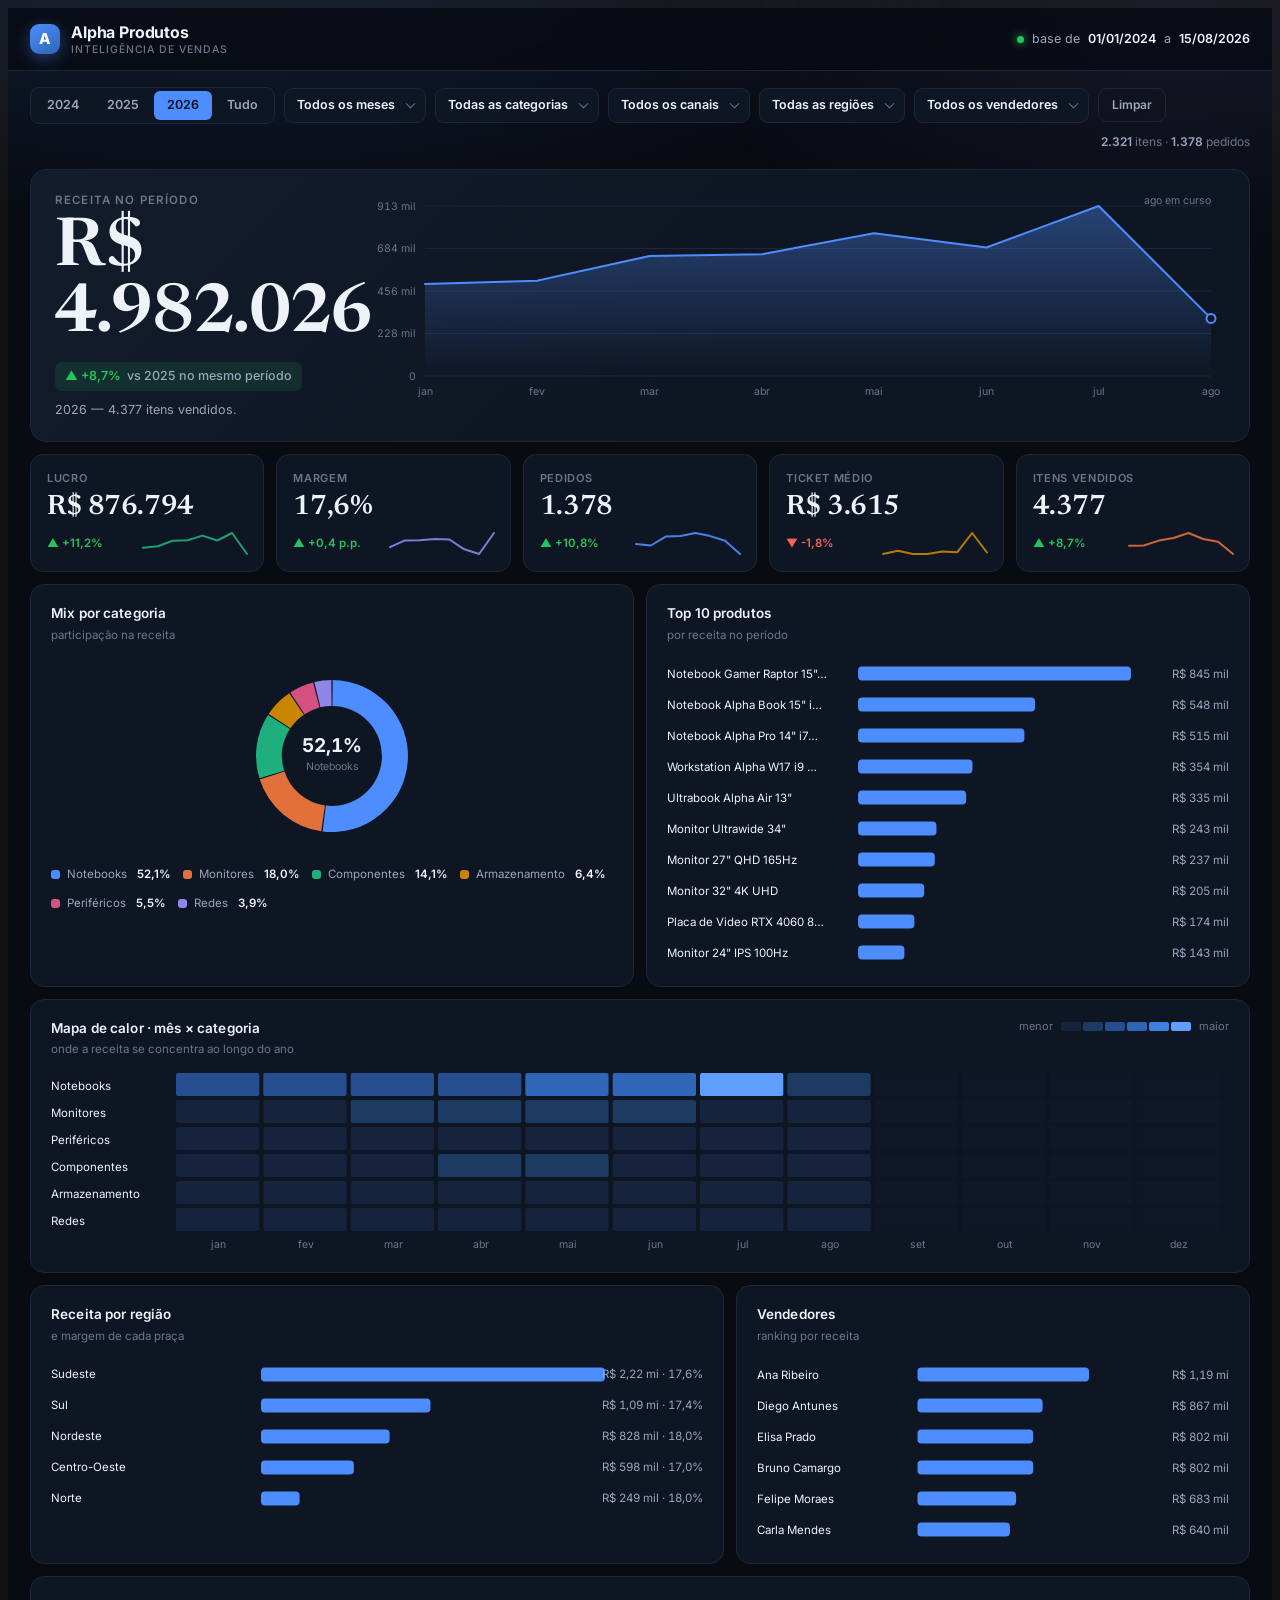
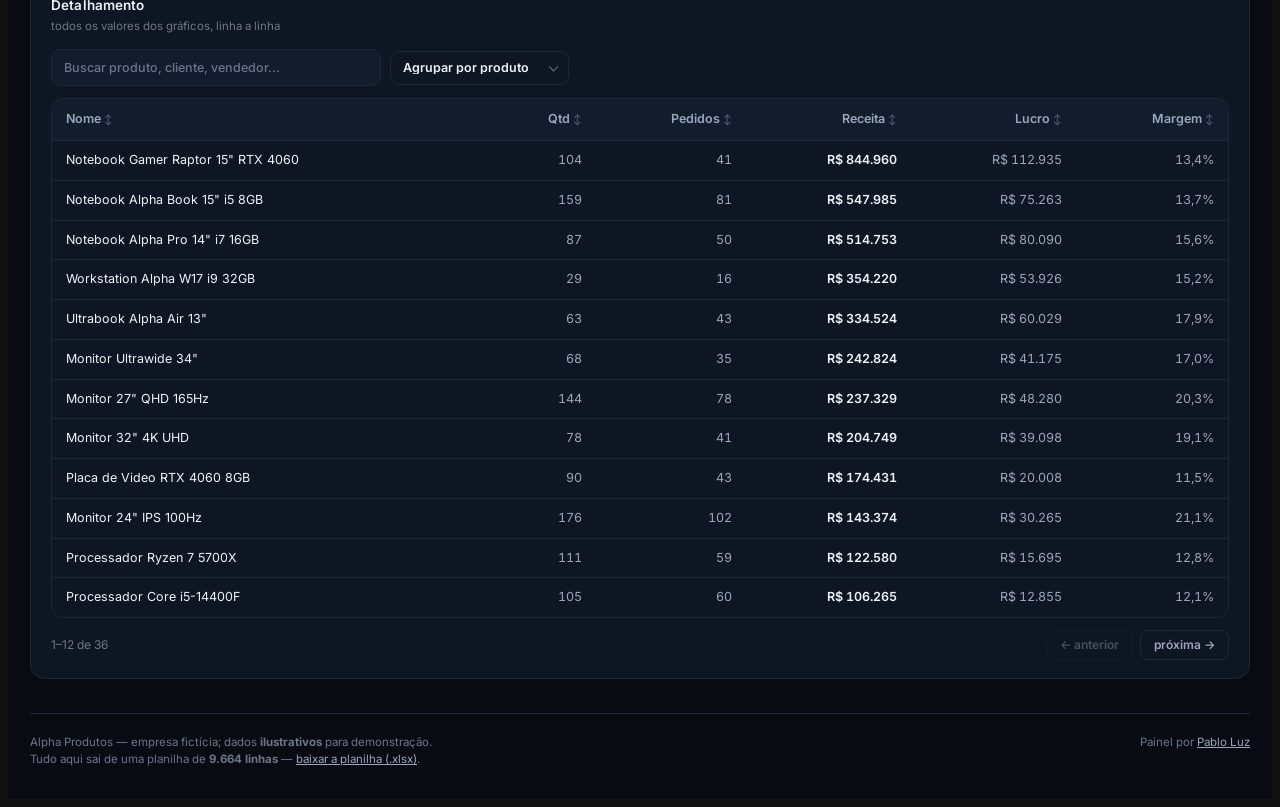
==== commit b0f3fe11: "portfolio: 4 novos dashboards (Ventania, Verbena, Pedroso, Marlin), Alpha Produtos otimizado para ce" ====
--- a/projetos/alpha-produtos.html
+++ b/projetos/alpha-produtos.html
@@ -5,6 +5,9 @@
 <meta name="viewport" content="width=device-width,initial-scale=1">
 <title>Alpha Produtos · Inteligência de Vendas</title>
 <meta name="description" content="Painel de inteligência de vendas — Alpha Produtos. Demonstração por Pablo Luz.">
+<link rel="preconnect" href="https://fonts.googleapis.com">
+<link rel="preconnect" href="https://fonts.gstatic.com" crossorigin>
+<link href="https://fonts.googleapis.com/css2?family=Inter:wght@400;500;600;700&family=Newsreader:opsz,wght@6..72,500;6..72,600;6..72,700&display=swap" rel="stylesheet">
 <style>
 /* ============================================================
    ALPHA PRODUTOS — painel de vendas
@@ -19,7 +22,8 @@
   --s1:#4d8dff; --s2:#e2703a; --s3:#1fae7d; --s4:#c98500; --s5:#d55181; --s6:#9085e9;
   /* sequencial (mapa de calor): um único matiz azul — definido no JS em RAMPA */
   --good:#22c55e; --bad:#f0645f;
-  --ui:system-ui,-apple-system,"Segoe UI",Roboto,"Helvetica Neue",Arial,sans-serif;
+  --ui:"Inter",system-ui,-apple-system,"Segoe UI",Roboto,"Helvetica Neue",Arial,sans-serif;
+  --serif:"Newsreader",Georgia,"Times New Roman",serif;
   --mono:"Cascadia Code","SF Mono",Consolas,ui-monospace,monospace;
 }
 *{box-sizing:border-box}
@@ -80,7 +84,7 @@
   background:linear-gradient(135deg,var(--surf2),var(--surf) 58%);border:1px solid var(--line);
   border-radius:16px;padding:22px 24px;overflow:hidden}
 .hero .lbl{font-size:11.5px;color:var(--mut);letter-spacing:.1em;text-transform:uppercase;font-weight:600}
-.hero .big{font-size:clamp(38px,4.6vw,58px);font-weight:700;letter-spacing:-.03em;line-height:1.02;margin-top:8px}
+.hero .big{font-family:var(--serif);font-size:clamp(44px,5.2vw,68px);font-weight:600;letter-spacing:-.02em;line-height:1;margin-top:8px}
 .hero .sub2{font-size:12.5px;color:var(--ink2);margin-top:10px;max-width:26ch}
 .delta{display:inline-flex;align-items:center;gap:6px;font-size:12.5px;font-weight:600;
   border-radius:7px;padding:5px 10px;margin-top:12px}
@@ -94,7 +98,7 @@
   transition:border-color .22s,transform .22s}
 .kpi:hover{border-color:var(--line2);transform:translateY(-2px)}
 .kpi .k{font-size:11px;color:var(--mut);letter-spacing:.06em;text-transform:uppercase;font-weight:600}
-.kpi .v{font-size:23px;font-weight:700;letter-spacing:-.02em;margin-top:6px}
+.kpi .v{font-family:var(--serif);font-size:28px;font-weight:600;letter-spacing:-.015em;margin-top:6px;line-height:1.05}
 .kpi .foot{display:flex;align-items:center;justify-content:space-between;gap:8px;margin-top:8px}
 .kpi .d{font-size:11.5px;font-weight:600}
 .kpi .d.up{color:var(--good)} .kpi .d.dn{color:var(--bad)} .kpi .d.flat{color:var(--mut)}
@@ -175,7 +179,30 @@
   .hero{grid-template-columns:1fr;gap:18px}
   .g2,.g2b{grid-template-columns:1fr}
 }
-@media(max-width:560px){.wrap{padding:0 14px}.kpis{grid-template-columns:1fr 1fr}}
+@media(max-width:700px){
+  .wrap{padding:0 14px}
+  .top .row{height:auto;padding:10px 0;flex-wrap:wrap;gap:6px 14px}
+  .mark{white-space:nowrap}
+  .top .per{margin-left:0;width:100%;font-size:11.5px;flex-wrap:wrap;gap:4px 6px}
+  .filtros{display:grid;grid-template-columns:1fr 1fr;gap:8px;padding-top:12px}
+  .filtros .seg{grid-column:1/-1;display:flex}
+  .filtros .seg button{flex:1;padding:10px 6px}
+  .fsel,.fsel select{display:block;width:100%}
+  .fsel select{text-overflow:ellipsis}
+  .limpar{width:100%}
+  .fcount{grid-column:1/-1;margin-left:0;text-align:center}
+  .hero{padding:18px 16px;gap:10px}
+  .hero .big{font-size:clamp(34px,10.4vw,46px);white-space:nowrap}
+  .kpis{grid-template-columns:1fr 1fr;gap:9px}
+  .kpi{padding:13px 13px}
+  .kpi .v{font-size:21px;white-space:nowrap}
+  .chead{flex-wrap:wrap}
+  .kpi .foot{flex-direction:column;align-items:flex-start;gap:6px}
+  .card{padding:15px 14px}
+  #chHeat{overflow-x:auto;-webkit-overflow-scrolling:touch}
+  #chHeat svg{min-width:600px}
+  .rodape{flex-direction:column}
+}
 @media(prefers-reduced-motion:reduce){.rv{animation:none;opacity:1;transform:none}
   .bar,.hcell{transition:none}}
 </style>
@@ -406,7 +433,7 @@
 function barras(el,itens,alt,mostrarValor){
   if(!itens.length){el.innerHTML='<div class="vazio">Sem dados no filtro.</div>';return;}
   const max=Math.max(...itens.map(i=>i.v))||1,alturaLinha=31,W=el.clientWidth||520;
-  const labW=Math.min(210,Math.max(112,W*.34)),valW=86,barMax=Math.max(30,W-labW-valW-12);
+  const labW=Math.min(210,Math.max(W<480?96:112,W*.34)),valW=W<480?128:86,barMax=Math.max(30,W-labW-valW-12);
   el.innerHTML=`<svg viewBox="0 0 ${W} ${itens.length*alturaLinha}" width="100%"
     height="${itens.length*alturaLinha}" role="img" aria-label="${esc(alt)}">`+
     itens.map((it,i)=>{const w=Math.max(3,it.v/max*barMax),yy=i*alturaLinha;
@@ -457,7 +484,7 @@
 // ---------- mapa de calor ----------
 function heat(el,mat,linhasNome,colsNome){
   const vals=mat.flat().filter(v=>v>0),max=Math.max(...vals,1);
-  const W=el.clientWidth||860,labW=Math.min(112,Math.max(76,W*.13)),cw=Math.max(16,(W-labW-6)/colsNome.length);
+  const W=Math.max(el.clientWidth||860,600),labW=Math.min(124,Math.max(104,W*.13)),cw=Math.max(16,(W-labW-6)/colsNome.length);
   const ch=27,H=linhasNome.length*ch+20;
   const cor=v=>v<=0?'#101828':RAMPA[Math.min(RAMPA.length-1,Math.floor(v/max*RAMPA.length*.999))];
   let s=`<svg viewBox="0 0 ${W} ${H}" width="100%" height="${H}" role="img" aria-label="Receita por mês e categoria">`;
